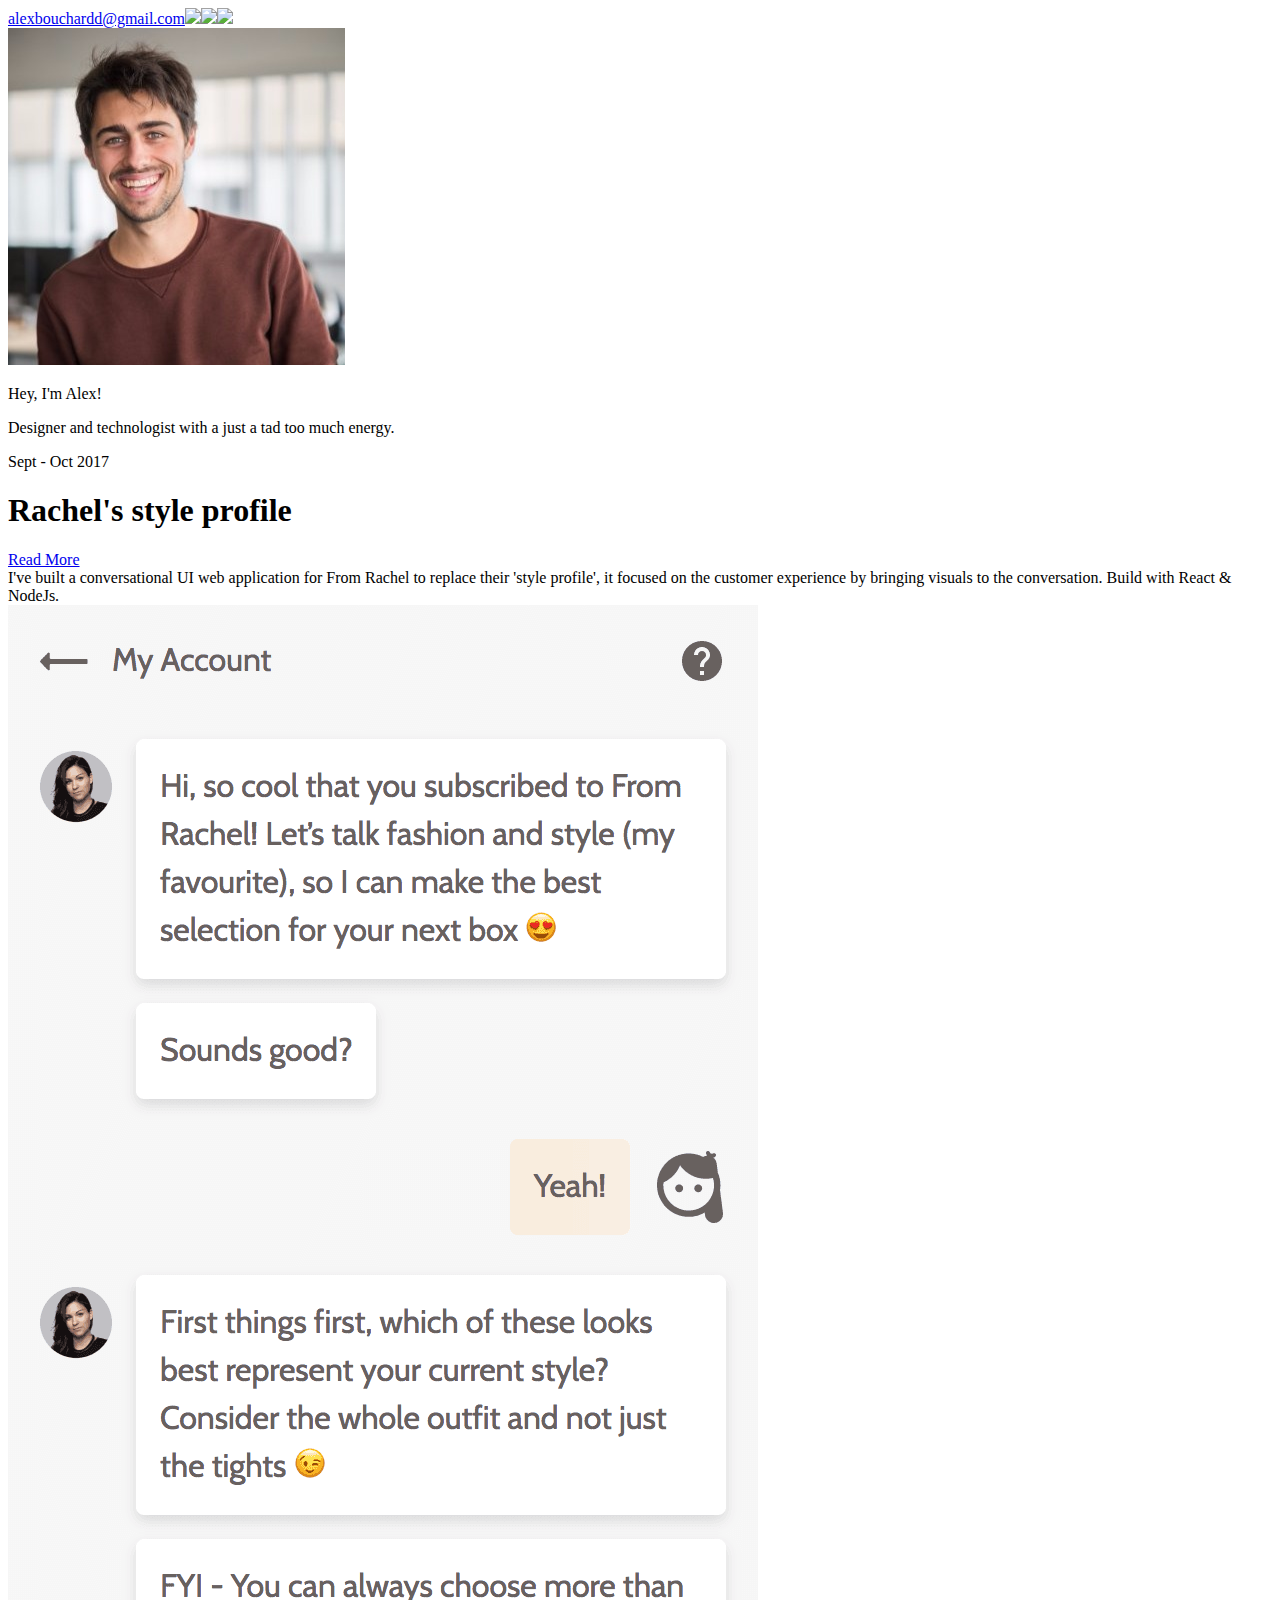
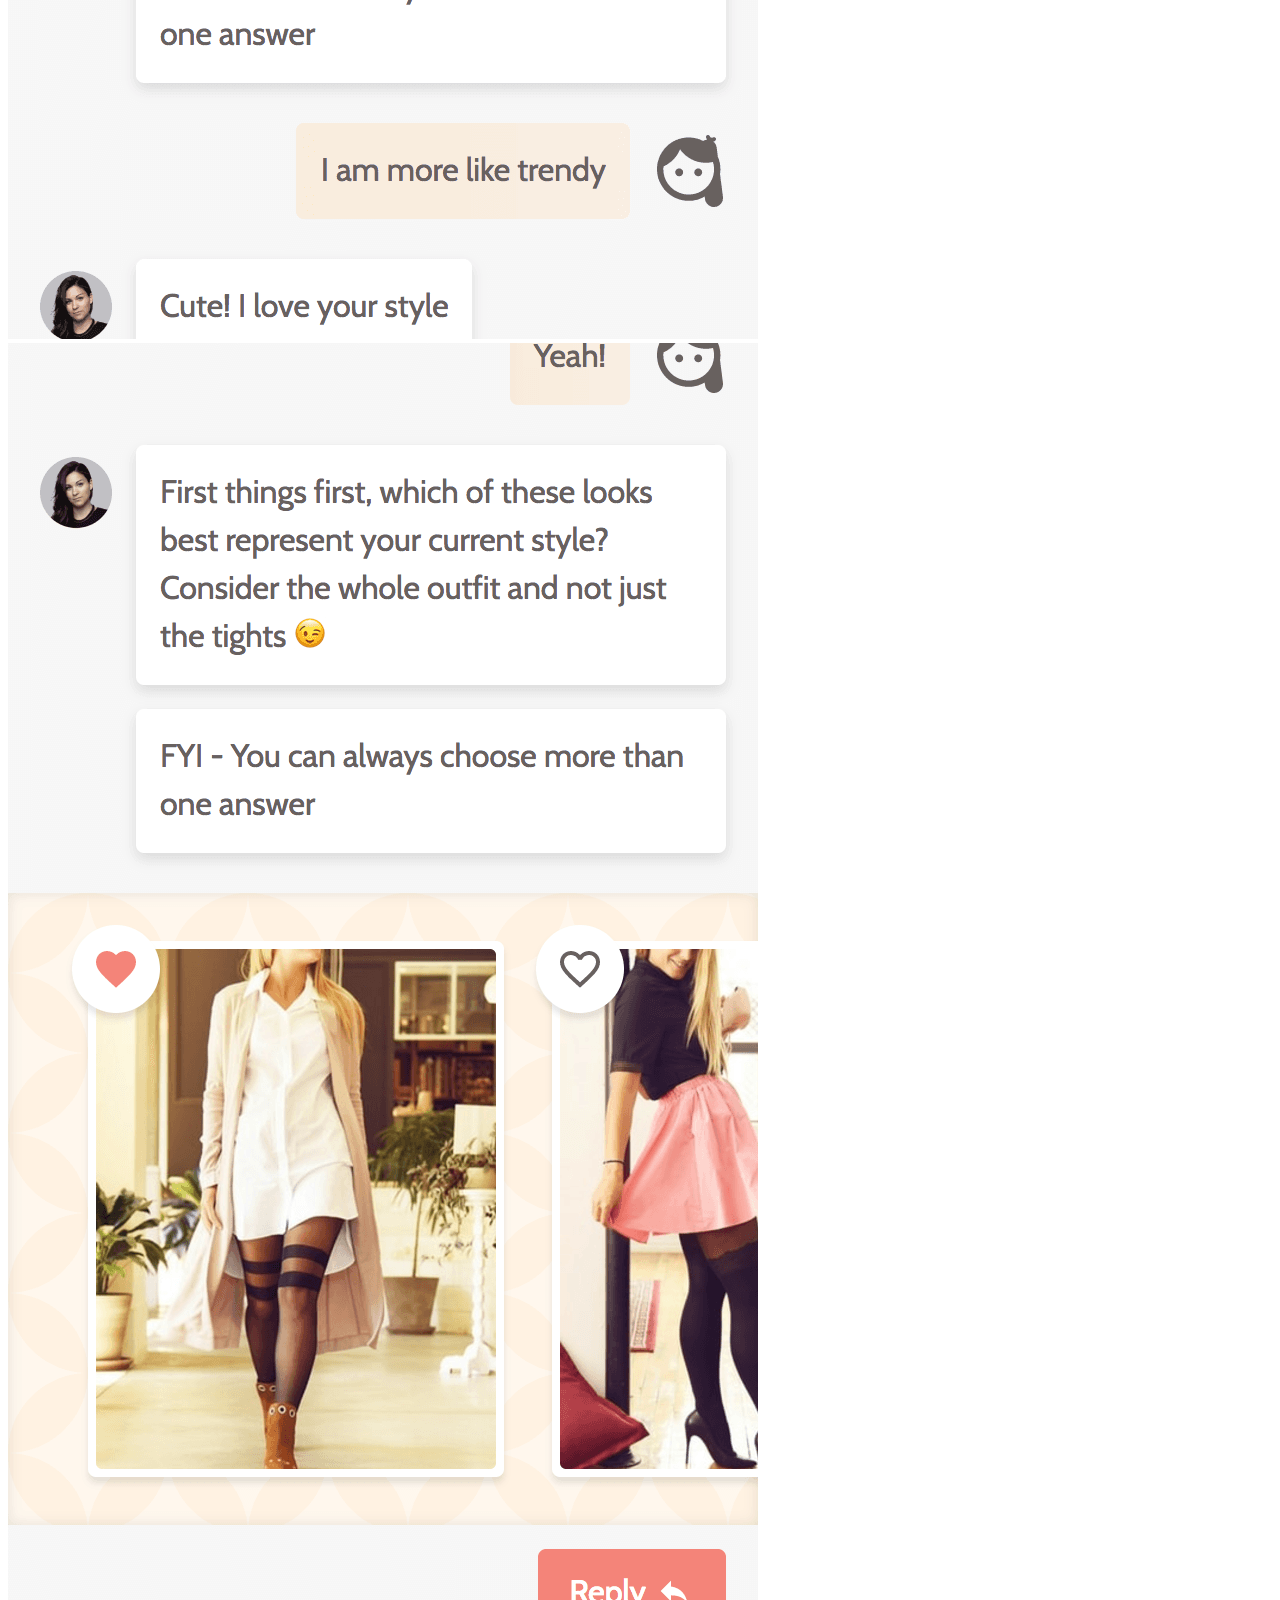
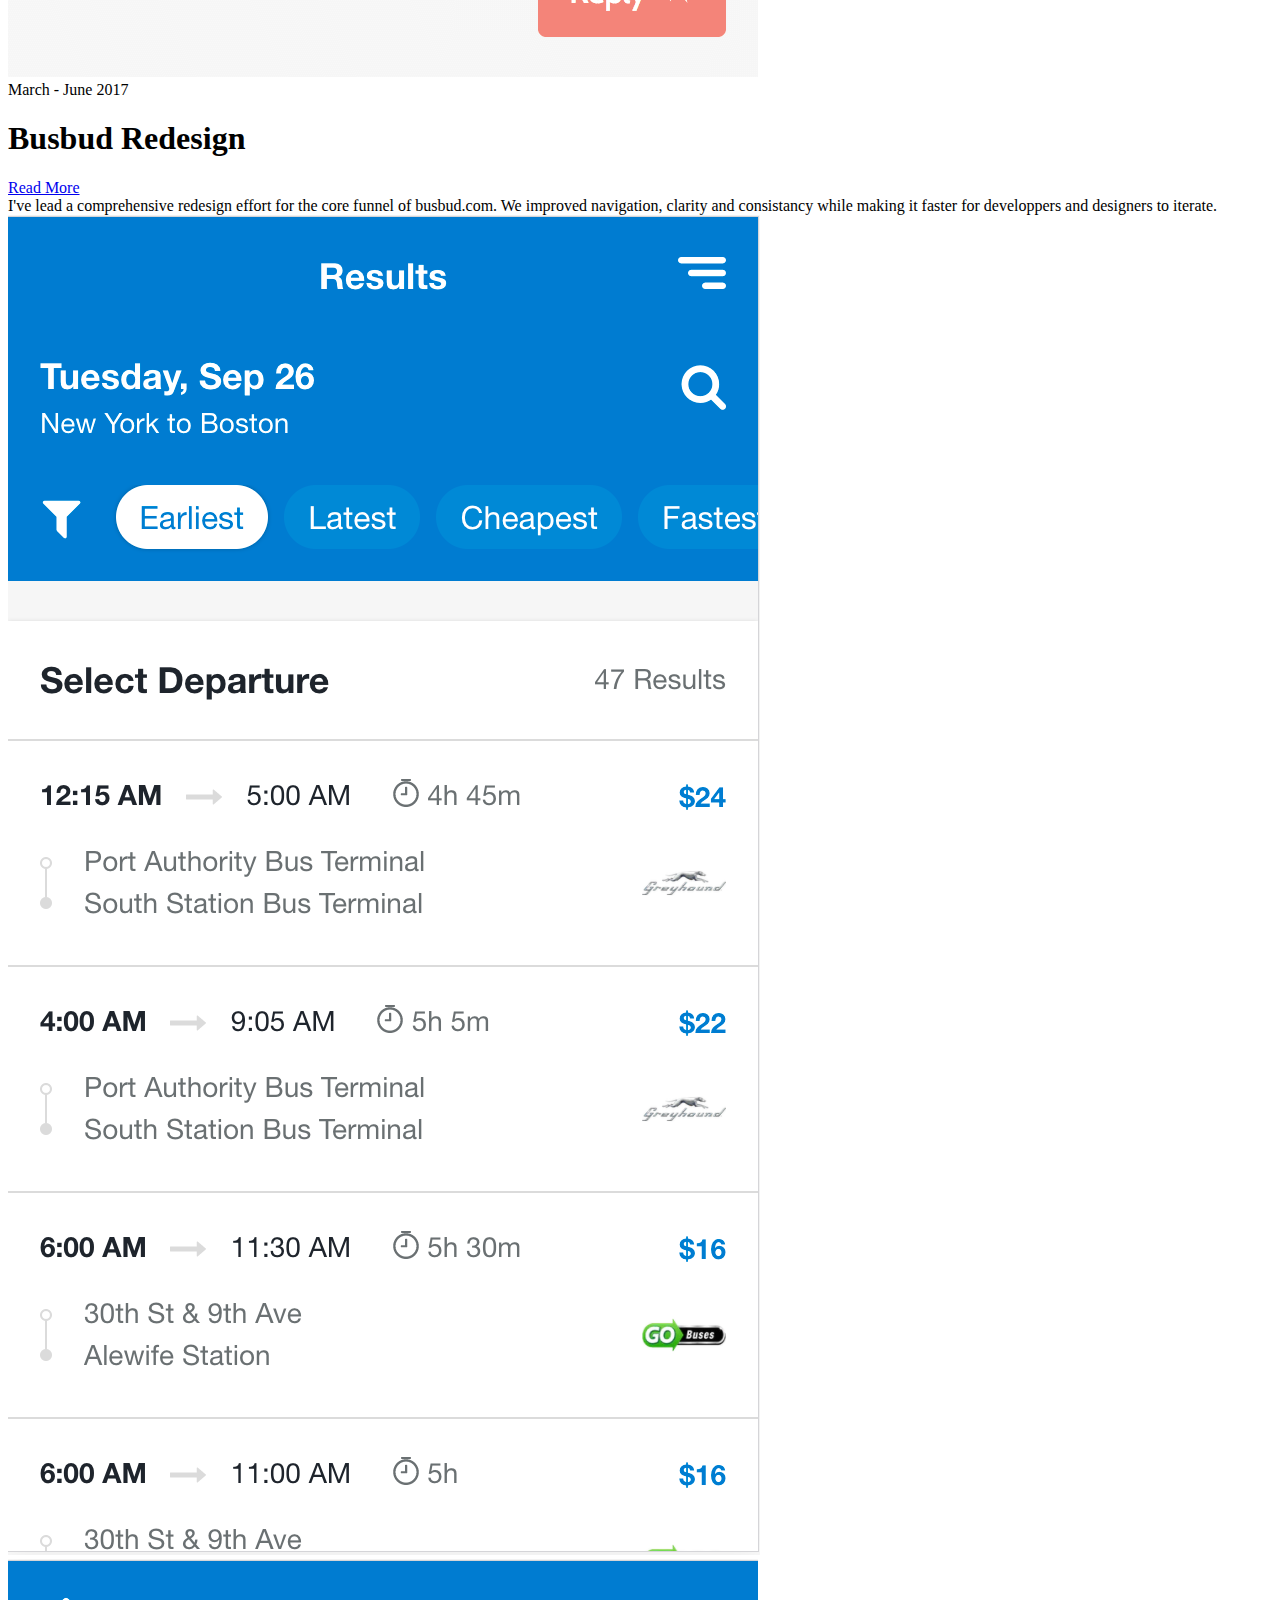
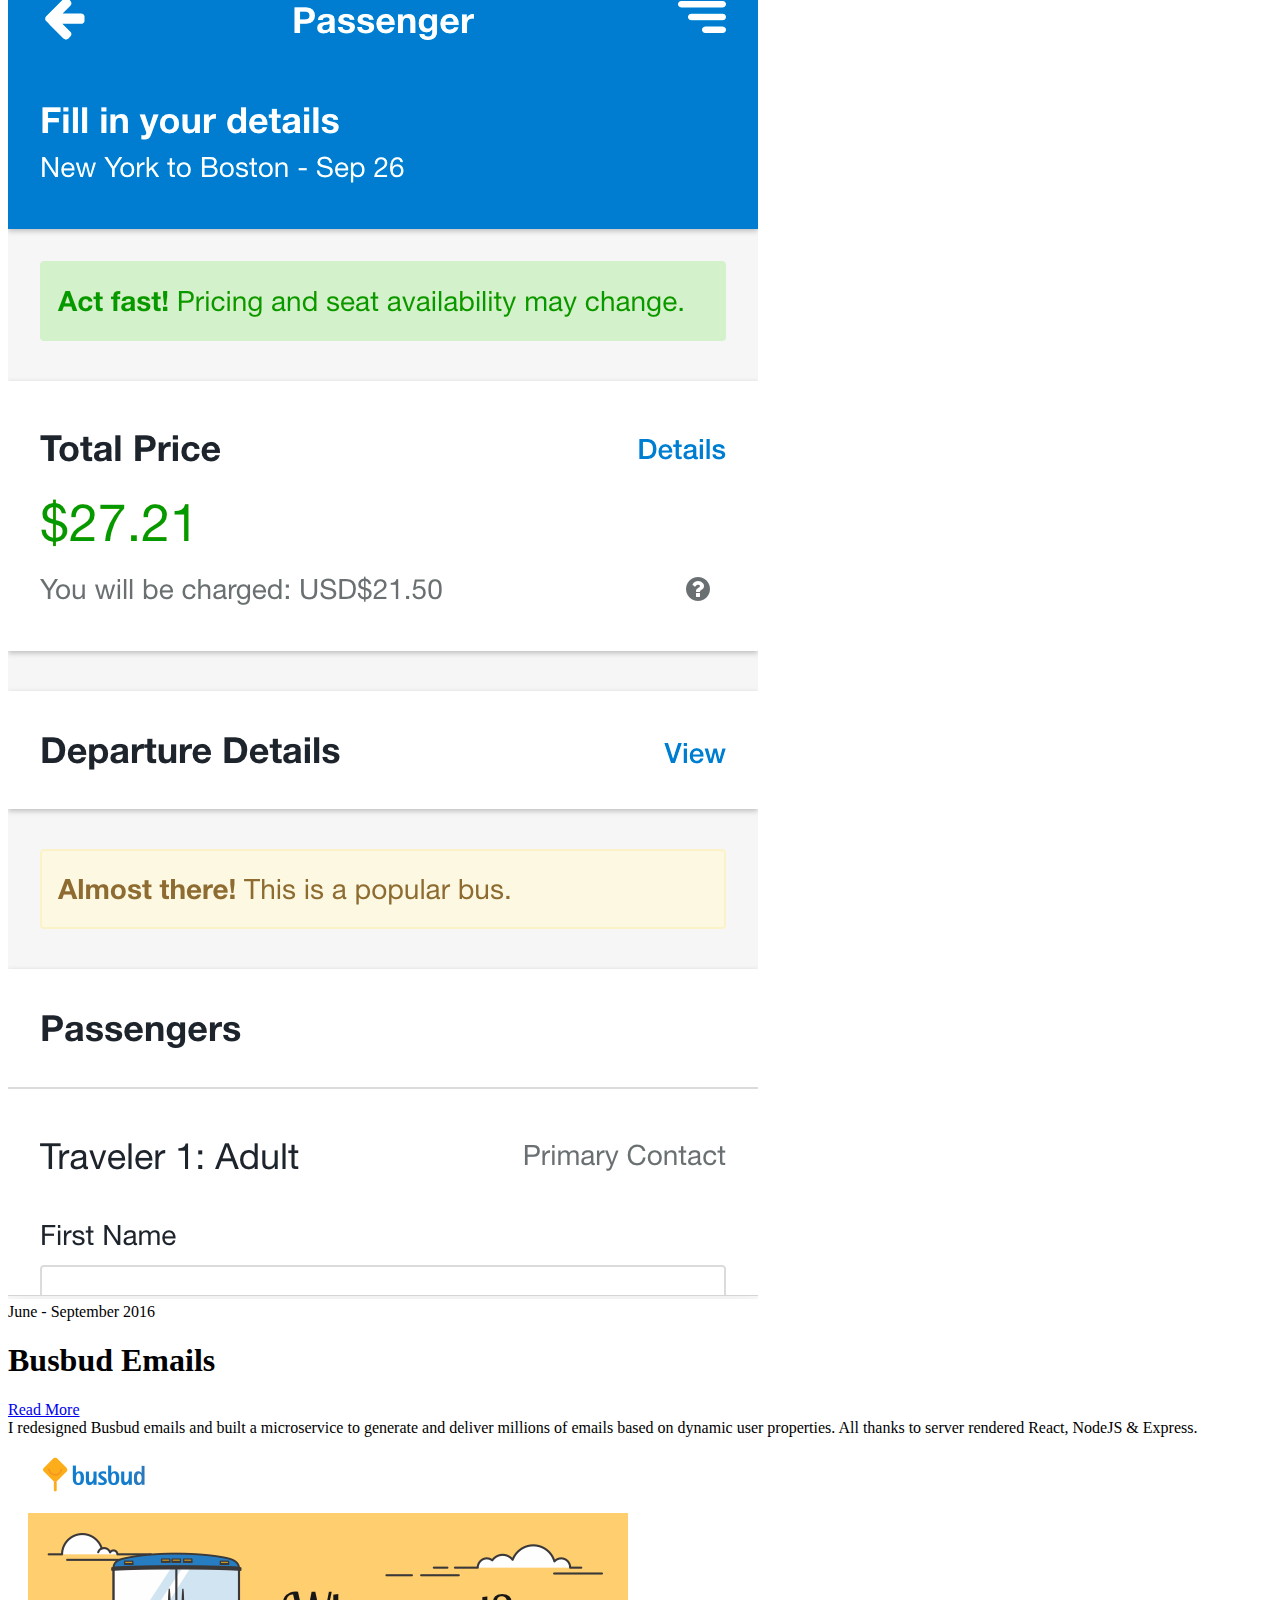
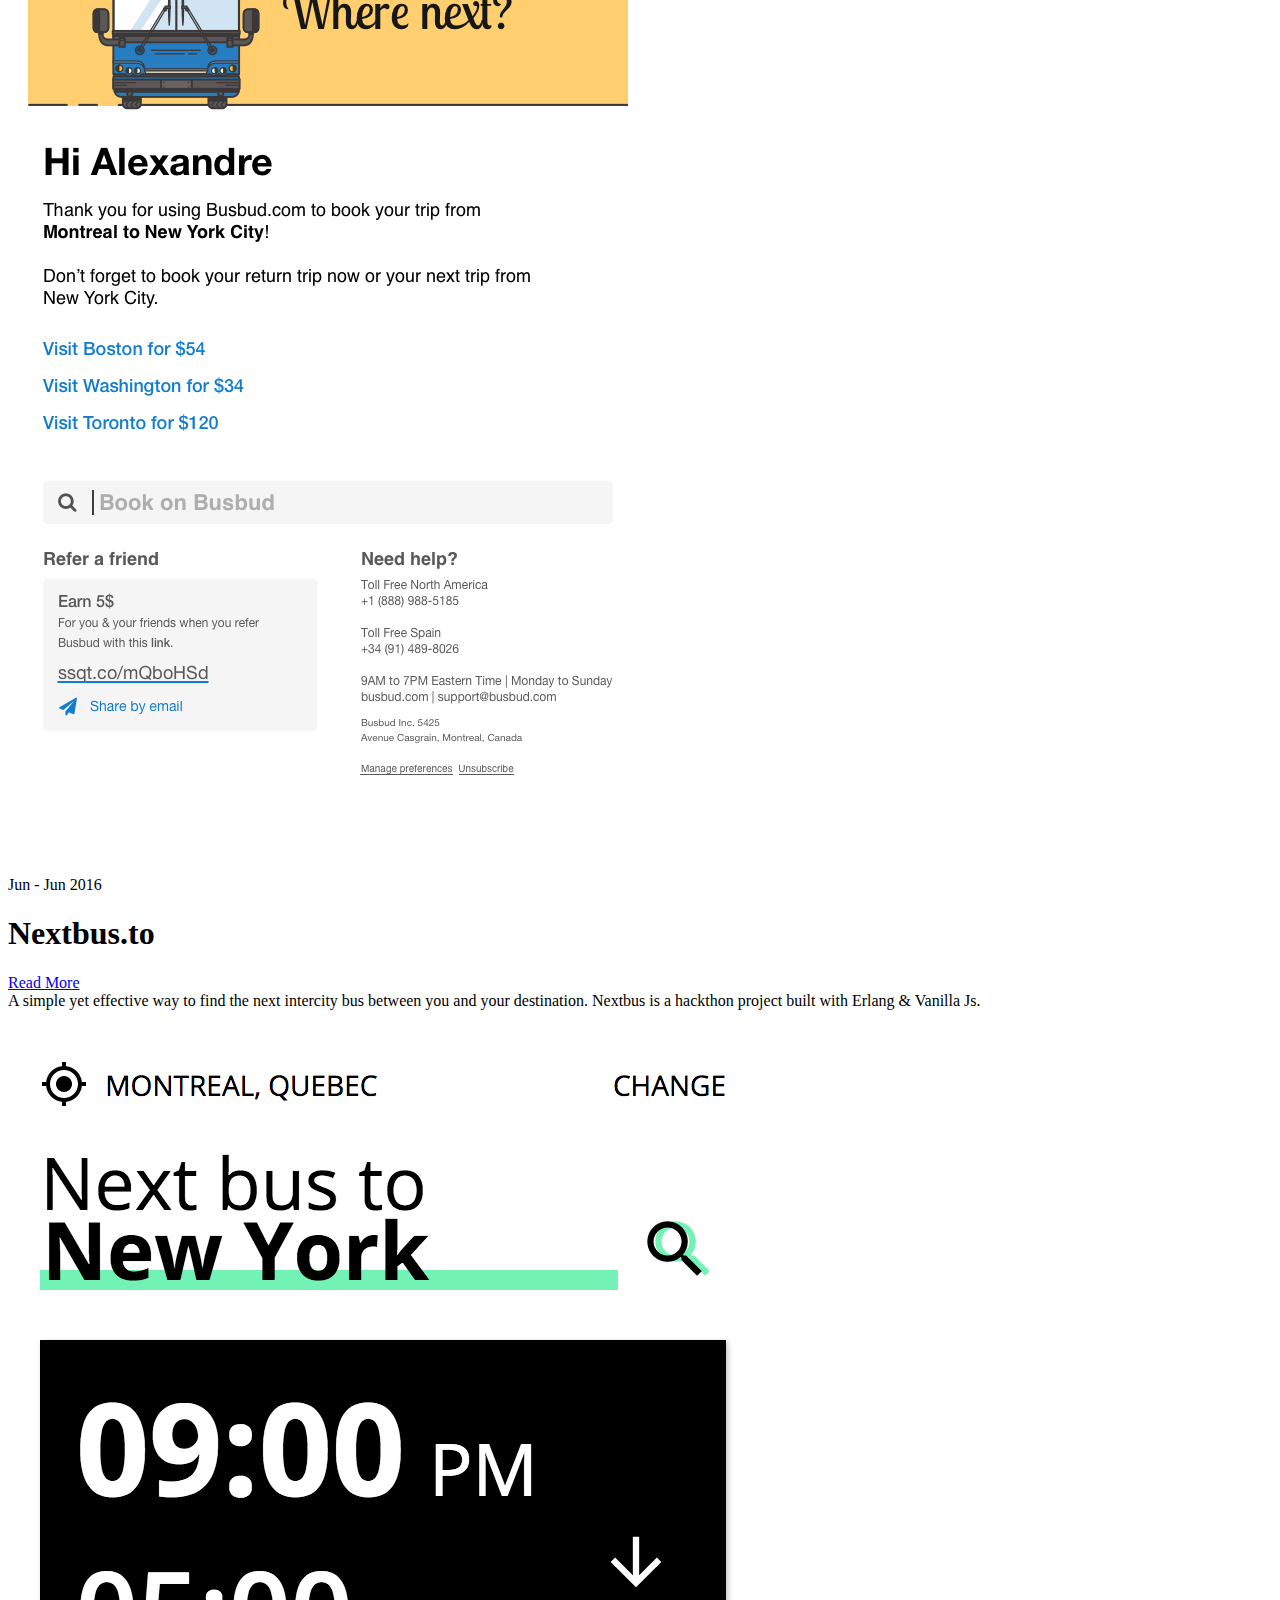
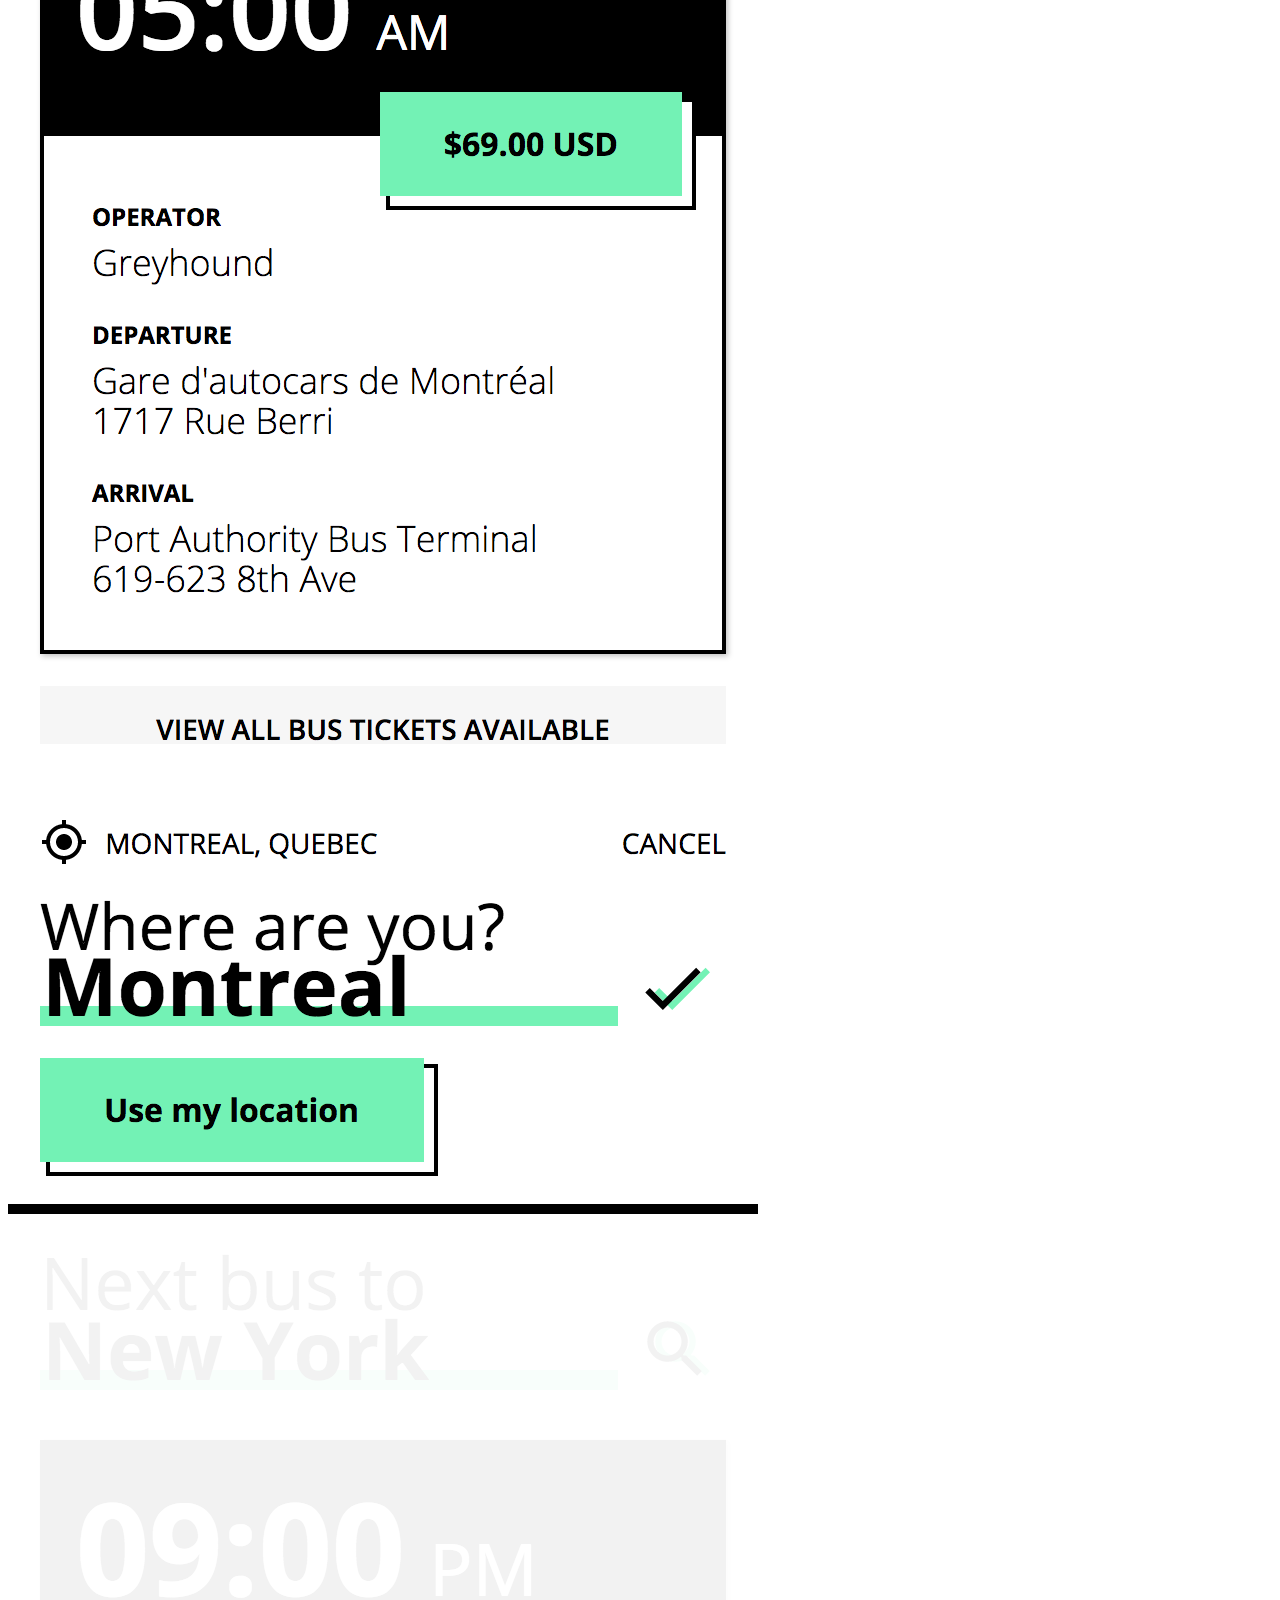
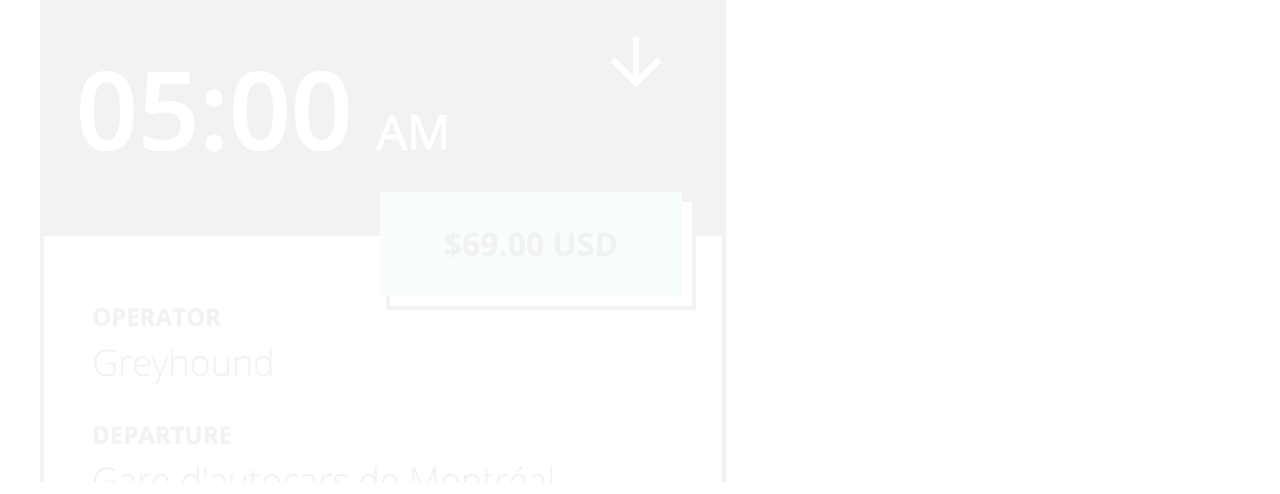
==== index.html @ 7abfa659 "Updates" ====
<!DOCTYPE html>
 <html><head><meta charset="utf-8"/><meta http-equiv="x-ua-compatible" content="ie=edge"/><meta name="viewport" content="width=device-width, initial-scale=1, shrink-to-fit=no"/><link rel="preload" href="/component---src-layouts-index-js-36f1699a321a4a969fb0.js" as="script"/><link rel="preload" href="/component---src-pages-index-js-96fe1b613398f501db78.js" as="script"/><link rel="preload" href="/path---index-a2da9aa97793fa0f4d31.js" as="script"/><link rel="preload" href="/app-6d7ca01e371d32d3838b.js" as="script"/><link rel="preload" href="/commons-9e543cbb7620856f33c6.js" as="script"/><script id="webpack-manifest">
            //<![CDATA[
            window.webpackManifest = {"231608221292675":"app-6d7ca01e371d32d3838b.js","107818501498521":"component---src-templates-blog-post-js-4a966bb51a034bce9b6c.js","162898551421021":"component---src-pages-404-js-4503918ea3a16cfcdb75.js","35783957827783":"component---src-pages-index-js-96fe1b613398f501db78.js","60335399758886":"path----557518bd178906f8d58a.js","40251647462364":"path---rachel-style-profile-252cce2c6e98cd4d5174.js","99759139122568":"path---busbud-redesign-94f49288b8ba2e88f1ba.js","254326727457701":"path---busbud-emails-83e35bb645632b43a946.js","78548045760841":"path---nextbus-71ca61bee8c9ed2c3b25.js","254022195166212":"path---404-a0e39f21c11f6a62c5ab.js","142629428675168":"path---index-a2da9aa97793fa0f4d31.js","178698757827068":"path---404-html-a0e39f21c11f6a62c5ab.js","114276838955818":"component---src-layouts-index-js-36f1699a321a4a969fb0.js"}
            //]]>
            </script><title data-react-helmet="true">Alex Bouchard - Portfolio</title><link data-react-helmet="true" rel="icon" type="image/ico" href="/static/favicon.921bebd7.ico"/><link data-react-helmet="true" href="https://fonts.googleapis.com/css?family=Work+Sans:400,500,600,700" rel="stylesheet"/><meta data-react-helmet="true" http-equiv="Content-Security-Policy" content="default-src *; img-src *; child-src *;"/><script>
  !function(e,t,r){function n(){for(;d[0]&&"loaded"==d[0][f];)c=d.shift(),c[o]=!i.parentNode.insertBefore(c,i)}for(var s,a,c,d=[],i=e.scripts[0],o="onreadystatechange",f="readyState";s=r.shift();)a=e.createElement(t),"async"in i?(a.async=!1,e.head.appendChild(a)):i[f]?(d.push(a),a[o]=n):e.write("<"+t+' src="'+s+'" defer></'+t+">"),a.src=s}(document,"script",[
  "/commons-9e543cbb7620856f33c6.js","/app-6d7ca01e371d32d3838b.js","/path---index-a2da9aa97793fa0f4d31.js","/component---src-pages-index-js-96fe1b613398f501db78.js","/component---src-layouts-index-js-36f1699a321a4a969fb0.js"
])
  </script><style id="gatsby-inlined-css">*,:after,:before{box-sizing:border-box}html{font-family:sans-serif;line-height:1.15;-webkit-text-size-adjust:100%;-ms-text-size-adjust:100%;-ms-overflow-style:scrollbar;-webkit-tap-highlight-color:transparent}@-ms-viewport{width:device-width}article,aside,dialog,figcaption,figure,footer,header,hgroup,main,nav,section{display:block}body{margin:0;font-family:Work Sans,sans-serif;font-size:1rem;font-weight:400;line-height:1.5;color:#000;text-align:left;background-color:#fff}[tabindex="-1"]:focus{outline:none!important}hr{box-sizing:content-box;height:0;overflow:visible}h1,h2,h3,h4,h5,h6{margin-top:0;margin-bottom:.5rem}p{margin-top:0;margin-bottom:1rem}abbr[data-original-title],abbr[title]{text-decoration:underline;text-decoration:underline dotted;cursor:help;border-bottom:0}address{font-style:normal;line-height:inherit}address,dl,ol,ul{margin-bottom:1rem}dl,ol,ul{margin-top:0}ol ol,ol ul,ul ol,ul ul{margin-bottom:0}dt{font-weight:700}dd{margin-bottom:.5rem;margin-left:0}blockquote{margin:0 0 1rem}dfn{font-style:italic}b,strong{font-weight:bolder}small{font-size:80%}sub,sup{position:relative;font-size:75%;line-height:0;vertical-align:baseline}sub{bottom:-.25em}sup{top:-.5em}a{color:#007bff;text-decoration:none;background-color:transparent;-webkit-text-decoration-skip:objects}a:hover{color:#0056b3;text-decoration:underline}a:not([href]):not([tabindex]),a:not([href]):not([tabindex]):focus,a:not([href]):not([tabindex]):hover{color:inherit;text-decoration:none}a:not([href]):not([tabindex]):focus{outline:0}code,kbd,pre,samp{font-family:monospace,monospace;font-size:1em}pre{margin-top:0;margin-bottom:1rem;overflow:auto}figure{margin:0 0 1rem}img{vertical-align:middle;border-style:none}svg:not(:root){overflow:hidden}[role=button],a,area,button,input,label,select,summary,textarea{touch-action:manipulation}table{border-collapse:collapse}caption{padding-top:.75rem;padding-bottom:.75rem;color:#868e96;text-align:left;caption-side:bottom}th{text-align:inherit}label{display:inline-block;margin-bottom:.5rem}button:focus{outline:1px dotted;outline:5px auto -webkit-focus-ring-color}button,input,optgroup,select,textarea{margin:0;font-family:inherit;font-size:inherit;line-height:inherit}button,input{overflow:visible}button,select{text-transform:none}[type=reset],[type=submit],button,html [type=button]{-webkit-appearance:button}[type=button]::-moz-focus-inner,[type=reset]::-moz-focus-inner,[type=submit]::-moz-focus-inner,button::-moz-focus-inner{padding:0;border-style:none}input[type=checkbox],input[type=radio]{box-sizing:border-box;padding:0}input[type=date],input[type=datetime-local],input[type=month],input[type=time]{-webkit-appearance:listbox}textarea{overflow:auto;resize:vertical}fieldset{min-width:0;padding:0;margin:0;border:0}legend{display:block;width:100%;max-width:100%;padding:0;margin-bottom:.5rem;font-size:1.5rem;line-height:inherit;color:inherit;white-space:normal}progress{vertical-align:baseline}[type=number]::-webkit-inner-spin-button,[type=number]::-webkit-outer-spin-button{height:auto}[type=search]{outline-offset:-2px;-webkit-appearance:none}[type=search]::-webkit-search-cancel-button,[type=search]::-webkit-search-decoration{-webkit-appearance:none}::-webkit-file-upload-button{font:inherit;-webkit-appearance:button}output{display:inline-block}summary{display:list-item}template{display:none}[hidden]{display:none!important}.container{margin-right:auto;margin-left:auto;padding-right:16px;padding-left:16px;width:100%}@media (min-width:576px){.container{max-width:540px}}@media (min-width:768px){.container{max-width:720px}}@media (min-width:992px){.container{max-width:960px}}@media (min-width:1200px){.container{max-width:1140px}}.container-fluid{margin-right:auto;margin-left:auto;padding-right:16px;padding-left:16px;width:100%}.row{display:flex;flex-wrap:wrap;margin-right:-16px;margin-left:-16px}.no-gutters{margin-right:0;margin-left:0}.no-gutters>.col,.no-gutters>[class*=col-]{padding-right:0;padding-left:0}.col,.col-1,.col-2,.col-3,.col-4,.col-5,.col-6,.col-7,.col-8,.col-9,.col-10,.col-11,.col-12,.col-auto,.col-lg,.col-lg-1,.col-lg-2,.col-lg-3,.col-lg-4,.col-lg-5,.col-lg-6,.col-lg-7,.col-lg-8,.col-lg-9,.col-lg-10,.col-lg-11,.col-lg-12,.col-lg-auto,.col-md,.col-md-1,.col-md-2,.col-md-3,.col-md-4,.col-md-5,.col-md-6,.col-md-7,.col-md-8,.col-md-9,.col-md-10,.col-md-11,.col-md-12,.col-md-auto,.col-sm,.col-sm-1,.col-sm-2,.col-sm-3,.col-sm-4,.col-sm-5,.col-sm-6,.col-sm-7,.col-sm-8,.col-sm-9,.col-sm-10,.col-sm-11,.col-sm-12,.col-sm-auto,.col-xl,.col-xl-1,.col-xl-2,.col-xl-3,.col-xl-4,.col-xl-5,.col-xl-6,.col-xl-7,.col-xl-8,.col-xl-9,.col-xl-10,.col-xl-11,.col-xl-12,.col-xl-auto{position:relative;width:100%;min-height:1px;padding-right:16px;padding-left:16px}.col{flex-basis:0;flex-grow:1;max-width:100%}.col-auto{flex:0 0 auto;width:auto;max-width:none}.col-1{flex:0 0 8.33333333%;max-width:8.33333333%}.col-2{flex:0 0 16.66666667%;max-width:16.66666667%}.col-3{flex:0 0 25%;max-width:25%}.col-4{flex:0 0 33.33333333%;max-width:33.33333333%}.col-5{flex:0 0 41.66666667%;max-width:41.66666667%}.col-6{flex:0 0 50%;max-width:50%}.col-7{flex:0 0 58.33333333%;max-width:58.33333333%}.col-8{flex:0 0 66.66666667%;max-width:66.66666667%}.col-9{flex:0 0 75%;max-width:75%}.col-10{flex:0 0 83.33333333%;max-width:83.33333333%}.col-11{flex:0 0 91.66666667%;max-width:91.66666667%}.col-12{flex:0 0 100%;max-width:100%}.order-1{order:1}.order-2{order:2}.order-3{order:3}.order-4{order:4}.order-5{order:5}.order-6{order:6}.order-7{order:7}.order-8{order:8}.order-9{order:9}.order-10{order:10}.order-11{order:11}.order-12{order:12}@media (min-width:576px){.col-sm{flex-basis:0;flex-grow:1;max-width:100%}.col-sm-auto{flex:0 0 auto;width:auto;max-width:none}.col-sm-1{flex:0 0 8.33333333%;max-width:8.33333333%}.col-sm-2{flex:0 0 16.66666667%;max-width:16.66666667%}.col-sm-3{flex:0 0 25%;max-width:25%}.col-sm-4{flex:0 0 33.33333333%;max-width:33.33333333%}.col-sm-5{flex:0 0 41.66666667%;max-width:41.66666667%}.col-sm-6{flex:0 0 50%;max-width:50%}.col-sm-7{flex:0 0 58.33333333%;max-width:58.33333333%}.col-sm-8{flex:0 0 66.66666667%;max-width:66.66666667%}.col-sm-9{flex:0 0 75%;max-width:75%}.col-sm-10{flex:0 0 83.33333333%;max-width:83.33333333%}.col-sm-11{flex:0 0 91.66666667%;max-width:91.66666667%}.col-sm-12{flex:0 0 100%;max-width:100%}.order-sm-1{order:1}.order-sm-2{order:2}.order-sm-3{order:3}.order-sm-4{order:4}.order-sm-5{order:5}.order-sm-6{order:6}.order-sm-7{order:7}.order-sm-8{order:8}.order-sm-9{order:9}.order-sm-10{order:10}.order-sm-11{order:11}.order-sm-12{order:12}}@media (min-width:768px){.col-md{flex-basis:0;flex-grow:1;max-width:100%}.col-md-auto{flex:0 0 auto;width:auto;max-width:none}.col-md-1{flex:0 0 8.33333333%;max-width:8.33333333%}.col-md-2{flex:0 0 16.66666667%;max-width:16.66666667%}.col-md-3{flex:0 0 25%;max-width:25%}.col-md-4{flex:0 0 33.33333333%;max-width:33.33333333%}.col-md-5{flex:0 0 41.66666667%;max-width:41.66666667%}.col-md-6{flex:0 0 50%;max-width:50%}.col-md-7{flex:0 0 58.33333333%;max-width:58.33333333%}.col-md-8{flex:0 0 66.66666667%;max-width:66.66666667%}.col-md-9{flex:0 0 75%;max-width:75%}.col-md-10{flex:0 0 83.33333333%;max-width:83.33333333%}.col-md-11{flex:0 0 91.66666667%;max-width:91.66666667%}.col-md-12{flex:0 0 100%;max-width:100%}.order-md-1{order:1}.order-md-2{order:2}.order-md-3{order:3}.order-md-4{order:4}.order-md-5{order:5}.order-md-6{order:6}.order-md-7{order:7}.order-md-8{order:8}.order-md-9{order:9}.order-md-10{order:10}.order-md-11{order:11}.order-md-12{order:12}}@media (min-width:992px){.col-lg{flex-basis:0;flex-grow:1;max-width:100%}.col-lg-auto{flex:0 0 auto;width:auto;max-width:none}.col-lg-1{flex:0 0 8.33333333%;max-width:8.33333333%}.col-lg-2{flex:0 0 16.66666667%;max-width:16.66666667%}.col-lg-3{flex:0 0 25%;max-width:25%}.col-lg-4{flex:0 0 33.33333333%;max-width:33.33333333%}.col-lg-5{flex:0 0 41.66666667%;max-width:41.66666667%}.col-lg-6{flex:0 0 50%;max-width:50%}.col-lg-7{flex:0 0 58.33333333%;max-width:58.33333333%}.col-lg-8{flex:0 0 66.66666667%;max-width:66.66666667%}.col-lg-9{flex:0 0 75%;max-width:75%}.col-lg-10{flex:0 0 83.33333333%;max-width:83.33333333%}.col-lg-11{flex:0 0 91.66666667%;max-width:91.66666667%}.col-lg-12{flex:0 0 100%;max-width:100%}.order-lg-1{order:1}.order-lg-2{order:2}.order-lg-3{order:3}.order-lg-4{order:4}.order-lg-5{order:5}.order-lg-6{order:6}.order-lg-7{order:7}.order-lg-8{order:8}.order-lg-9{order:9}.order-lg-10{order:10}.order-lg-11{order:11}.order-lg-12{order:12}}@media (min-width:1200px){.col-xl{flex-basis:0;flex-grow:1;max-width:100%}.col-xl-auto{flex:0 0 auto;width:auto;max-width:none}.col-xl-1{flex:0 0 8.33333333%;max-width:8.33333333%}.col-xl-2{flex:0 0 16.66666667%;max-width:16.66666667%}.col-xl-3{flex:0 0 25%;max-width:25%}.col-xl-4{flex:0 0 33.33333333%;max-width:33.33333333%}.col-xl-5{flex:0 0 41.66666667%;max-width:41.66666667%}.col-xl-6{flex:0 0 50%;max-width:50%}.col-xl-7{flex:0 0 58.33333333%;max-width:58.33333333%}.col-xl-8{flex:0 0 66.66666667%;max-width:66.66666667%}.col-xl-9{flex:0 0 75%;max-width:75%}.col-xl-10{flex:0 0 83.33333333%;max-width:83.33333333%}.col-xl-11{flex:0 0 91.66666667%;max-width:91.66666667%}.col-xl-12{flex:0 0 100%;max-width:100%}.order-xl-1{order:1}.order-xl-2{order:2}.order-xl-3{order:3}.order-xl-4{order:4}.order-xl-5{order:5}.order-xl-6{order:6}.order-xl-7{order:7}.order-xl-8{order:8}.order-xl-9{order:9}.order-xl-10{order:10}.order-xl-11{order:11}.order-xl-12{order:12}}.btn{display:inline-block;font-weight:400;text-align:center;white-space:nowrap;vertical-align:middle;user-select:none;border:1px solid transparent;padding:.75rem 1rem;font-size:1rem;line-height:1.25;border-radius:.25rem;transition:background-color .15s ease-in-out,border-color .15s ease-in-out,box-shadow .15s ease-in-out}.btn:focus,.btn:hover{text-decoration:none}.btn.focus,.btn:focus{outline:0;box-shadow:none}.btn.disabled,.btn:disabled{opacity:.65;box-shadow:none}.btn.active,.btn:active{background-image:none;box-shadow:none,none}a.btn.disabled,fieldset[disabled] a.btn{pointer-events:none}.btn-primary{color:#fff;background-color:#007bff;border-color:#007bff;box-shadow:none}.btn-primary:hover{color:#fff;background-color:#0069d9;border-color:#0062cc}.btn-primary.focus,.btn-primary:focus{box-shadow:none,0 0 0 3px rgba(0,123,255,.5)}.btn-primary.disabled,.btn-primary:disabled{background-color:#007bff;border-color:#007bff}.btn-primary.active,.btn-primary:active,.show>.btn-primary.dropdown-toggle{background-color:#0069d9;background-image:none;border-color:#0062cc;box-shadow:none}.btn-secondary{color:#fff;background-color:#868e96;border-color:#868e96;box-shadow:none}.btn-secondary:hover{color:#fff;background-color:#727b84;border-color:#6c757d}.btn-secondary.focus,.btn-secondary:focus{box-shadow:none,0 0 0 3px hsla(210,7%,56%,.5)}.btn-secondary.disabled,.btn-secondary:disabled{background-color:#868e96;border-color:#868e96}.btn-secondary.active,.btn-secondary:active,.show>.btn-secondary.dropdown-toggle{background-color:#727b84;background-image:none;border-color:#6c757d;box-shadow:none}.btn-success{color:#fff;background-color:#28a745;border-color:#28a745;box-shadow:none}.btn-success:hover{color:#fff;background-color:#218838;border-color:#1e7e34}.btn-success.focus,.btn-success:focus{box-shadow:none,0 0 0 3px rgba(40,167,69,.5)}.btn-success.disabled,.btn-success:disabled{background-color:#28a745;border-color:#28a745}.btn-success.active,.btn-success:active,.show>.btn-success.dropdown-toggle{background-color:#218838;background-image:none;border-color:#1e7e34;box-shadow:none}.btn-info{color:#fff;background-color:#17a2b8;border-color:#17a2b8;box-shadow:none}.btn-info:hover{color:#fff;background-color:#138496;border-color:#117a8b}.btn-info.focus,.btn-info:focus{box-shadow:none,0 0 0 3px rgba(23,162,184,.5)}.btn-info.disabled,.btn-info:disabled{background-color:#17a2b8;border-color:#17a2b8}.btn-info.active,.btn-info:active,.show>.btn-info.dropdown-toggle{background-color:#138496;background-image:none;border-color:#117a8b;box-shadow:none}.btn-warning{color:#111;background-color:#ffc107;border-color:#ffc107;box-shadow:none}.btn-warning:hover{color:#111;background-color:#e0a800;border-color:#d39e00}.btn-warning.focus,.btn-warning:focus{box-shadow:none,0 0 0 3px rgba(255,193,7,.5)}.btn-warning.disabled,.btn-warning:disabled{background-color:#ffc107;border-color:#ffc107}.btn-warning.active,.btn-warning:active,.show>.btn-warning.dropdown-toggle{background-color:#e0a800;background-image:none;border-color:#d39e00;box-shadow:none}.btn-danger{color:#fff;background-color:#dc3545;border-color:#dc3545;box-shadow:none}.btn-danger:hover{color:#fff;background-color:#c82333;border-color:#bd2130}.btn-danger.focus,.btn-danger:focus{box-shadow:none,0 0 0 3px rgba(220,53,69,.5)}.btn-danger.disabled,.btn-danger:disabled{background-color:#dc3545;border-color:#dc3545}.btn-danger.active,.btn-danger:active,.show>.btn-danger.dropdown-toggle{background-color:#c82333;background-image:none;border-color:#bd2130;box-shadow:none}.btn-light{color:#111;background-color:#f7f7f7;border-color:#f7f7f7;box-shadow:none}.btn-light:hover{color:#111;background-color:#e4e4e4;border-color:#dedddd}.btn-light.focus,.btn-light:focus{box-shadow:none,0 0 0 3px hsla(0,0%,97%,.5)}.btn-light.disabled,.btn-light:disabled{background-color:#f7f7f7;border-color:#f7f7f7}.btn-light.active,.btn-light:active,.show>.btn-light.dropdown-toggle{background-color:#e4e4e4;background-image:none;border-color:#dedddd;box-shadow:none}.btn-dark{color:#fff;background-color:#68615f;border-color:#68615f;box-shadow:none}.btn-dark:hover{color:#fff;background-color:#544e4d;border-color:#4d4847}.btn-dark.focus,.btn-dark:focus{box-shadow:none,0 0 0 3px rgba(104,97,95,.5)}.btn-dark.disabled,.btn-dark:disabled{background-color:#68615f;border-color:#68615f}.btn-dark.active,.btn-dark:active,.show>.btn-dark.dropdown-toggle{background-color:#544e4d;background-image:none;border-color:#4d4847;box-shadow:none}.btn-white{color:#111;background-color:#fff;border-color:#fff;box-shadow:none}.btn-white:hover{color:#111;background-color:#ececec;border-color:#e6e5e5}.btn-white.focus,.btn-white:focus{box-shadow:none,0 0 0 3px hsla(0,0%,100%,.5)}.btn-white.disabled,.btn-white:disabled{background-color:#fff;border-color:#fff}.btn-white.active,.btn-white:active,.show>.btn-white.dropdown-toggle{background-color:#ececec;background-image:none;border-color:#e6e5e5;box-shadow:none}.btn-outline-primary{color:#007bff;background-color:transparent;background-image:none;border-color:#007bff}.btn-outline-primary:hover{color:#fff;background-color:#007bff;border-color:#007bff}.btn-outline-primary.focus,.btn-outline-primary:focus{box-shadow:0 0 0 3px rgba(0,123,255,.5)}.btn-outline-primary.disabled,.btn-outline-primary:disabled{color:#007bff;background-color:transparent}.btn-outline-primary.active,.btn-outline-primary:active,.show>.btn-outline-primary.dropdown-toggle{color:#fff;background-color:#007bff;border-color:#007bff}.btn-outline-secondary{color:#868e96;background-color:transparent;background-image:none;border-color:#868e96}.btn-outline-secondary:hover{color:#fff;background-color:#868e96;border-color:#868e96}.btn-outline-secondary.focus,.btn-outline-secondary:focus{box-shadow:0 0 0 3px hsla(210,7%,56%,.5)}.btn-outline-secondary.disabled,.btn-outline-secondary:disabled{color:#868e96;background-color:transparent}.btn-outline-secondary.active,.btn-outline-secondary:active,.show>.btn-outline-secondary.dropdown-toggle{color:#fff;background-color:#868e96;border-color:#868e96}.btn-outline-success{color:#28a745;background-color:transparent;background-image:none;border-color:#28a745}.btn-outline-success:hover{color:#fff;background-color:#28a745;border-color:#28a745}.btn-outline-success.focus,.btn-outline-success:focus{box-shadow:0 0 0 3px rgba(40,167,69,.5)}.btn-outline-success.disabled,.btn-outline-success:disabled{color:#28a745;background-color:transparent}.btn-outline-success.active,.btn-outline-success:active,.show>.btn-outline-success.dropdown-toggle{color:#fff;background-color:#28a745;border-color:#28a745}.btn-outline-info{color:#17a2b8;background-color:transparent;background-image:none;border-color:#17a2b8}.btn-outline-info:hover{color:#fff;background-color:#17a2b8;border-color:#17a2b8}.btn-outline-info.focus,.btn-outline-info:focus{box-shadow:0 0 0 3px rgba(23,162,184,.5)}.btn-outline-info.disabled,.btn-outline-info:disabled{color:#17a2b8;background-color:transparent}.btn-outline-info.active,.btn-outline-info:active,.show>.btn-outline-info.dropdown-toggle{color:#fff;background-color:#17a2b8;border-color:#17a2b8}.btn-outline-warning{color:#ffc107;background-color:transparent;background-image:none;border-color:#ffc107}.btn-outline-warning:hover{color:#fff;background-color:#ffc107;border-color:#ffc107}.btn-outline-warning.focus,.btn-outline-warning:focus{box-shadow:0 0 0 3px rgba(255,193,7,.5)}.btn-outline-warning.disabled,.btn-outline-warning:disabled{color:#ffc107;background-color:transparent}.btn-outline-warning.active,.btn-outline-warning:active,.show>.btn-outline-warning.dropdown-toggle{color:#fff;background-color:#ffc107;border-color:#ffc107}.btn-outline-danger{color:#dc3545;background-color:transparent;background-image:none;border-color:#dc3545}.btn-outline-danger:hover{color:#fff;background-color:#dc3545;border-color:#dc3545}.btn-outline-danger.focus,.btn-outline-danger:focus{box-shadow:0 0 0 3px rgba(220,53,69,.5)}.btn-outline-danger.disabled,.btn-outline-danger:disabled{color:#dc3545;background-color:transparent}.btn-outline-danger.active,.btn-outline-danger:active,.show>.btn-outline-danger.dropdown-toggle{color:#fff;background-color:#dc3545;border-color:#dc3545}.btn-outline-light{color:#f7f7f7;background-color:transparent;background-image:none;border-color:#f7f7f7}.btn-outline-light:hover{color:#fff;background-color:#f7f7f7;border-color:#f7f7f7}.btn-outline-light.focus,.btn-outline-light:focus{box-shadow:0 0 0 3px hsla(0,0%,97%,.5)}.btn-outline-light.disabled,.btn-outline-light:disabled{color:#f7f7f7;background-color:transparent}.btn-outline-light.active,.btn-outline-light:active,.show>.btn-outline-light.dropdown-toggle{color:#fff;background-color:#f7f7f7;border-color:#f7f7f7}.btn-outline-dark{color:#68615f;background-color:transparent;background-image:none;border-color:#68615f}.btn-outline-dark:hover{color:#fff;background-color:#68615f;border-color:#68615f}.btn-outline-dark.focus,.btn-outline-dark:focus{box-shadow:0 0 0 3px rgba(104,97,95,.5)}.btn-outline-dark.disabled,.btn-outline-dark:disabled{color:#68615f;background-color:transparent}.btn-outline-dark.active,.btn-outline-dark:active,.show>.btn-outline-dark.dropdown-toggle{color:#fff;background-color:#68615f;border-color:#68615f}.btn-outline-white{color:#fff;background-color:transparent;background-image:none;border-color:#fff}.btn-outline-white:hover{color:#fff;background-color:#fff;border-color:#fff}.btn-outline-white.focus,.btn-outline-white:focus{box-shadow:0 0 0 3px hsla(0,0%,100%,.5)}.btn-outline-white.disabled,.btn-outline-white:disabled{color:#fff;background-color:transparent}.btn-outline-white.active,.btn-outline-white:active,.show>.btn-outline-white.dropdown-toggle{color:#fff;background-color:#fff;border-color:#fff}.btn-link{font-weight:400;color:#007bff;border-radius:0}.btn-link,.btn-link.active,.btn-link:active,.btn-link:disabled{background-color:transparent;box-shadow:none}.btn-link,.btn-link:active,.btn-link:focus{border-color:transparent;box-shadow:none}.btn-link:hover{border-color:transparent}.btn-link:focus,.btn-link:hover{color:#0056b3;text-decoration:underline;background-color:transparent}.btn-link:disabled{color:#868e96}.btn-link:disabled:focus,.btn-link:disabled:hover{text-decoration:none}.btn-lg{padding:.5rem 1rem;font-size:1.125rem;line-height:1.5;border-radius:.5rem}.btn-sm{padding:.25rem .5rem;font-size:.875rem;line-height:1.5;border-radius:0 .125rem}.btn-block{display:block;width:100%}.btn-block+.btn-block{margin-top:.5rem}input[type=button].btn-block,input[type=reset].btn-block,input[type=submit].btn-block{width:100%}.fade{opacity:0;transition:opacity .15s linear}.fade.show{opacity:1}.collapse{display:none}.collapse.show{display:block}tr.collapse.show{display:table-row}tbody.collapse.show{display:table-row-group}.collapsing{position:relative;height:0;overflow:hidden;transition:height .35s ease}.align-baseline{vertical-align:baseline!important}.align-top{vertical-align:top!important}.align-middle{vertical-align:middle!important}.align-bottom{vertical-align:bottom!important}.align-text-bottom{vertical-align:text-bottom!important}.align-text-top{vertical-align:text-top!important}.bg-primary{background-color:#007bff!important}a.bg-primary:focus,a.bg-primary:hover{background-color:#0062cc!important}.bg-secondary{background-color:#868e96!important}a.bg-secondary:focus,a.bg-secondary:hover{background-color:#6c757d!important}.bg-success{background-color:#28a745!important}a.bg-success:focus,a.bg-success:hover{background-color:#1e7e34!important}.bg-info{background-color:#17a2b8!important}a.bg-info:focus,a.bg-info:hover{background-color:#117a8b!important}.bg-warning{background-color:#ffc107!important}a.bg-warning:focus,a.bg-warning:hover{background-color:#d39e00!important}.bg-danger{background-color:#dc3545!important}a.bg-danger:focus,a.bg-danger:hover{background-color:#bd2130!important}.bg-light{background-color:#f7f7f7!important}a.bg-light:focus,a.bg-light:hover{background-color:#dedddd!important}.bg-dark{background-color:#68615f!important}a.bg-dark:focus,a.bg-dark:hover{background-color:#4d4847!important}a.bg-white:focus,a.bg-white:hover{background-color:#e6e5e5!important}.bg-white{background-color:#fff!important}.bg-transparent{background-color:transparent!important}.border{border:1px solid #e9ecef!important}.border-0{border:0!important}.border-top-0{border-top:0!important}.border-right-0{border-right:0!important}.border-bottom-0{border-bottom:0!important}.border-left-0{border-left:0!important}.border-primary{border-color:#007bff!important}.border-secondary{border-color:#868e96!important}.border-success{border-color:#28a745!important}.border-info{border-color:#17a2b8!important}.border-warning{border-color:#ffc107!important}.border-danger{border-color:#dc3545!important}.border-light{border-color:#f7f7f7!important}.border-dark{border-color:#68615f!important}.border-white{border-color:#fff!important}.rounded{border-radius:.25rem!important}.rounded-top{border-top-left-radius:.25rem!important}.rounded-right,.rounded-top{border-top-right-radius:.25rem!important}.rounded-bottom,.rounded-right{border-bottom-right-radius:.25rem!important}.rounded-bottom,.rounded-left{border-bottom-left-radius:.25rem!important}.rounded-left{border-top-left-radius:.25rem!important}.rounded-circle{border-radius:50%}.rounded-0{border-radius:0}.clearfix:after{display:block;clear:both;content:""}.d-none{display:none!important}.d-inline{display:inline!important}.d-inline-block{display:inline-block!important}.d-block{display:block!important}.d-table{display:table!important}.d-table-cell{display:table-cell!important}.d-flex{display:flex!important}.d-inline-flex{display:inline-flex!important}@media (min-width:576px){.d-sm-none{display:none!important}.d-sm-inline{display:inline!important}.d-sm-inline-block{display:inline-block!important}.d-sm-block{display:block!important}.d-sm-table{display:table!important}.d-sm-table-cell{display:table-cell!important}.d-sm-flex{display:flex!important}.d-sm-inline-flex{display:inline-flex!important}}@media (min-width:768px){.d-md-none{display:none!important}.d-md-inline{display:inline!important}.d-md-inline-block{display:inline-block!important}.d-md-block{display:block!important}.d-md-table{display:table!important}.d-md-table-cell{display:table-cell!important}.d-md-flex{display:flex!important}.d-md-inline-flex{display:inline-flex!important}}@media (min-width:992px){.d-lg-none{display:none!important}.d-lg-inline{display:inline!important}.d-lg-inline-block{display:inline-block!important}.d-lg-block{display:block!important}.d-lg-table{display:table!important}.d-lg-table-cell{display:table-cell!important}.d-lg-flex{display:flex!important}.d-lg-inline-flex{display:inline-flex!important}}@media (min-width:1200px){.d-xl-none{display:none!important}.d-xl-inline{display:inline!important}.d-xl-inline-block{display:inline-block!important}.d-xl-block{display:block!important}.d-xl-table{display:table!important}.d-xl-table-cell{display:table-cell!important}.d-xl-flex{display:flex!important}.d-xl-inline-flex{display:inline-flex!important}}.d-print-block{display:none!important}@media print{.d-print-block{display:block!important}}.d-print-inline{display:none!important}@media print{.d-print-inline{display:inline!important}}.d-print-inline-block{display:none!important}@media print{.d-print-inline-block{display:inline-block!important}}@media print{.d-print-none{display:none!important}}.embed-responsive{position:relative;display:block;width:100%;padding:0;overflow:hidden}.embed-responsive:before{display:block;content:""}.embed-responsive .embed-responsive-item,.embed-responsive embed,.embed-responsive iframe,.embed-responsive object,.embed-responsive video{position:absolute;top:0;bottom:0;left:0;width:100%;height:100%;border:0}.embed-responsive-21by9:before{padding-top:42.85714286%}.embed-responsive-16by9:before{padding-top:56.25%}.embed-responsive-4by3:before{padding-top:75%}.embed-responsive-1by1:before{padding-top:100%}.flex-row{flex-direction:row!important}.flex-column{flex-direction:column!important}.flex-row-reverse{flex-direction:row-reverse!important}.flex-column-reverse{flex-direction:column-reverse!important}.flex-wrap{flex-wrap:wrap!important}.flex-nowrap{flex-wrap:nowrap!important}.flex-wrap-reverse{flex-wrap:wrap-reverse!important}.justify-content-start{justify-content:flex-start!important}.justify-content-end{justify-content:flex-end!important}.justify-content-center{justify-content:center!important}.justify-content-between{justify-content:space-between!important}.justify-content-around{justify-content:space-around!important}.align-items-start{align-items:flex-start!important}.align-items-end{align-items:flex-end!important}.align-items-center{align-items:center!important}.align-items-baseline{align-items:baseline!important}.align-items-stretch{align-items:stretch!important}.align-content-start{align-content:flex-start!important}.align-content-end{align-content:flex-end!important}.align-content-center{align-content:center!important}.align-content-between{align-content:space-between!important}.align-content-around{align-content:space-around!important}.align-content-stretch{align-content:stretch!important}.align-self-auto{align-self:auto!important}.align-self-start{align-self:flex-start!important}.align-self-end{align-self:flex-end!important}.align-self-center{align-self:center!important}.align-self-baseline{align-self:baseline!important}.align-self-stretch{align-self:stretch!important}@media (min-width:576px){.flex-sm-row{flex-direction:row!important}.flex-sm-column{flex-direction:column!important}.flex-sm-row-reverse{flex-direction:row-reverse!important}.flex-sm-column-reverse{flex-direction:column-reverse!important}.flex-sm-wrap{flex-wrap:wrap!important}.flex-sm-nowrap{flex-wrap:nowrap!important}.flex-sm-wrap-reverse{flex-wrap:wrap-reverse!important}.justify-content-sm-start{justify-content:flex-start!important}.justify-content-sm-end{justify-content:flex-end!important}.justify-content-sm-center{justify-content:center!important}.justify-content-sm-between{justify-content:space-between!important}.justify-content-sm-around{justify-content:space-around!important}.align-items-sm-start{align-items:flex-start!important}.align-items-sm-end{align-items:flex-end!important}.align-items-sm-center{align-items:center!important}.align-items-sm-baseline{align-items:baseline!important}.align-items-sm-stretch{align-items:stretch!important}.align-content-sm-start{align-content:flex-start!important}.align-content-sm-end{align-content:flex-end!important}.align-content-sm-center{align-content:center!important}.align-content-sm-between{align-content:space-between!important}.align-content-sm-around{align-content:space-around!important}.align-content-sm-stretch{align-content:stretch!important}.align-self-sm-auto{align-self:auto!important}.align-self-sm-start{align-self:flex-start!important}.align-self-sm-end{align-self:flex-end!important}.align-self-sm-center{align-self:center!important}.align-self-sm-baseline{align-self:baseline!important}.align-self-sm-stretch{align-self:stretch!important}}@media (min-width:768px){.flex-md-row{flex-direction:row!important}.flex-md-column{flex-direction:column!important}.flex-md-row-reverse{flex-direction:row-reverse!important}.flex-md-column-reverse{flex-direction:column-reverse!important}.flex-md-wrap{flex-wrap:wrap!important}.flex-md-nowrap{flex-wrap:nowrap!important}.flex-md-wrap-reverse{flex-wrap:wrap-reverse!important}.justify-content-md-start{justify-content:flex-start!important}.justify-content-md-end{justify-content:flex-end!important}.justify-content-md-center{justify-content:center!important}.justify-content-md-between{justify-content:space-between!important}.justify-content-md-around{justify-content:space-around!important}.align-items-md-start{align-items:flex-start!important}.align-items-md-end{align-items:flex-end!important}.align-items-md-center{align-items:center!important}.align-items-md-baseline{align-items:baseline!important}.align-items-md-stretch{align-items:stretch!important}.align-content-md-start{align-content:flex-start!important}.align-content-md-end{align-content:flex-end!important}.align-content-md-center{align-content:center!important}.align-content-md-between{align-content:space-between!important}.align-content-md-around{align-content:space-around!important}.align-content-md-stretch{align-content:stretch!important}.align-self-md-auto{align-self:auto!important}.align-self-md-start{align-self:flex-start!important}.align-self-md-end{align-self:flex-end!important}.align-self-md-center{align-self:center!important}.align-self-md-baseline{align-self:baseline!important}.align-self-md-stretch{align-self:stretch!important}}@media (min-width:992px){.flex-lg-row{flex-direction:row!important}.flex-lg-column{flex-direction:column!important}.flex-lg-row-reverse{flex-direction:row-reverse!important}.flex-lg-column-reverse{flex-direction:column-reverse!important}.flex-lg-wrap{flex-wrap:wrap!important}.flex-lg-nowrap{flex-wrap:nowrap!important}.flex-lg-wrap-reverse{flex-wrap:wrap-reverse!important}.justify-content-lg-start{justify-content:flex-start!important}.justify-content-lg-end{justify-content:flex-end!important}.justify-content-lg-center{justify-content:center!important}.justify-content-lg-between{justify-content:space-between!important}.justify-content-lg-around{justify-content:space-around!important}.align-items-lg-start{align-items:flex-start!important}.align-items-lg-end{align-items:flex-end!important}.align-items-lg-center{align-items:center!important}.align-items-lg-baseline{align-items:baseline!important}.align-items-lg-stretch{align-items:stretch!important}.align-content-lg-start{align-content:flex-start!important}.align-content-lg-end{align-content:flex-end!important}.align-content-lg-center{align-content:center!important}.align-content-lg-between{align-content:space-between!important}.align-content-lg-around{align-content:space-around!important}.align-content-lg-stretch{align-content:stretch!important}.align-self-lg-auto{align-self:auto!important}.align-self-lg-start{align-self:flex-start!important}.align-self-lg-end{align-self:flex-end!important}.align-self-lg-center{align-self:center!important}.align-self-lg-baseline{align-self:baseline!important}.align-self-lg-stretch{align-self:stretch!important}}@media (min-width:1200px){.flex-xl-row{flex-direction:row!important}.flex-xl-column{flex-direction:column!important}.flex-xl-row-reverse{flex-direction:row-reverse!important}.flex-xl-column-reverse{flex-direction:column-reverse!important}.flex-xl-wrap{flex-wrap:wrap!important}.flex-xl-nowrap{flex-wrap:nowrap!important}.flex-xl-wrap-reverse{flex-wrap:wrap-reverse!important}.justify-content-xl-start{justify-content:flex-start!important}.justify-content-xl-end{justify-content:flex-end!important}.justify-content-xl-center{justify-content:center!important}.justify-content-xl-between{justify-content:space-between!important}.justify-content-xl-around{justify-content:space-around!important}.align-items-xl-start{align-items:flex-start!important}.align-items-xl-end{align-items:flex-end!important}.align-items-xl-center{align-items:center!important}.align-items-xl-baseline{align-items:baseline!important}.align-items-xl-stretch{align-items:stretch!important}.align-content-xl-start{align-content:flex-start!important}.align-content-xl-end{align-content:flex-end!important}.align-content-xl-center{align-content:center!important}.align-content-xl-between{align-content:space-between!important}.align-content-xl-around{align-content:space-around!important}.align-content-xl-stretch{align-content:stretch!important}.align-self-xl-auto{align-self:auto!important}.align-self-xl-start{align-self:flex-start!important}.align-self-xl-end{align-self:flex-end!important}.align-self-xl-center{align-self:center!important}.align-self-xl-baseline{align-self:baseline!important}.align-self-xl-stretch{align-self:stretch!important}}.float-left{float:left!important}.float-right{float:right!important}.float-none{float:none!important}@media (min-width:576px){.float-sm-left{float:left!important}.float-sm-right{float:right!important}.float-sm-none{float:none!important}}@media (min-width:768px){.float-md-left{float:left!important}.float-md-right{float:right!important}.float-md-none{float:none!important}}@media (min-width:992px){.float-lg-left{float:left!important}.float-lg-right{float:right!important}.float-lg-none{float:none!important}}@media (min-width:1200px){.float-xl-left{float:left!important}.float-xl-right{float:right!important}.float-xl-none{float:none!important}}.position-static{position:static!important}.position-relative{position:relative!important}.position-absolute{position:absolute!important}.position-fixed{position:fixed!important}.position-sticky{position:sticky!important}.fixed-top{top:0}.fixed-bottom,.fixed-top{position:fixed;right:0;left:0;z-index:1030}.fixed-bottom{bottom:0}@supports (position:sticky){.sticky-top{position:sticky;top:0;z-index:1020}}.sr-only{position:absolute;width:1px;height:1px;padding:0;overflow:hidden;clip:rect(0,0,0,0);white-space:nowrap;clip-path:inset(50%);border:0}.sr-only-focusable:active,.sr-only-focusable:focus{position:static;width:auto;height:auto;overflow:visible;clip:auto;white-space:normal;clip-path:none}.w-25{width:25%!important}.w-50{width:50%!important}.w-75{width:75%!important}.w-100{width:100%!important}.h-25{height:25%!important}.h-50{height:50%!important}.h-75{height:75%!important}.h-100{height:100%!important}.mw-100{max-width:100%!important}.mh-100{max-height:100%!important}.m-0{margin:0!important}.mt-0,.my-0{margin-top:0!important}.mr-0,.mx-0{margin-right:0!important}.mb-0,.my-0{margin-bottom:0!important}.ml-0,.mx-0{margin-left:0!important}.m-1{margin:.25rem!important}.mt-1,.my-1{margin-top:.25rem!important}.mr-1,.mx-1{margin-right:.25rem!important}.mb-1,.my-1{margin-bottom:.25rem!important}.ml-1,.mx-1{margin-left:.25rem!important}.m-2{margin:.5rem!important}.mt-2,.my-2{margin-top:.5rem!important}.mr-2,.mx-2{margin-right:.5rem!important}.mb-2,.my-2{margin-bottom:.5rem!important}.ml-2,.mx-2{margin-left:.5rem!important}.m-3{margin:.75rem!important}.mt-3,.my-3{margin-top:.75rem!important}.mr-3,.mx-3{margin-right:.75rem!important}.mb-3,.my-3{margin-bottom:.75rem!important}.ml-3,.mx-3{margin-left:.75rem!important}.m-4{margin:1rem!important}.mt-4,.my-4{margin-top:1rem!important}.mr-4,.mx-4{margin-right:1rem!important}.mb-4,.my-4{margin-bottom:1rem!important}.ml-4,.mx-4{margin-left:1rem!important}.m-5{margin:1.25rem!important}.mt-5,.my-5{margin-top:1.25rem!important}.mr-5,.mx-5{margin-right:1.25rem!important}.mb-5,.my-5{margin-bottom:1.25rem!important}.ml-5,.mx-5{margin-left:1.25rem!important}.m-6{margin:1.5rem!important}.mt-6,.my-6{margin-top:1.5rem!important}.mr-6,.mx-6{margin-right:1.5rem!important}.mb-6,.my-6{margin-bottom:1.5rem!important}.ml-6,.mx-6{margin-left:1.5rem!important}.m-7{margin:3rem!important}.mt-7,.my-7{margin-top:3rem!important}.mr-7,.mx-7{margin-right:3rem!important}.mb-7,.my-7{margin-bottom:3rem!important}.ml-7,.mx-7{margin-left:3rem!important}.p-0{padding:0!important}.pt-0,.py-0{padding-top:0!important}.pr-0,.px-0{padding-right:0!important}.pb-0,.py-0{padding-bottom:0!important}.pl-0,.px-0{padding-left:0!important}.p-1{padding:.25rem!important}.pt-1,.py-1{padding-top:.25rem!important}.pr-1,.px-1{padding-right:.25rem!important}.pb-1,.py-1{padding-bottom:.25rem!important}.pl-1,.px-1{padding-left:.25rem!important}.p-2{padding:.5rem!important}.pt-2,.py-2{padding-top:.5rem!important}.pr-2,.px-2{padding-right:.5rem!important}.pb-2,.py-2{padding-bottom:.5rem!important}.pl-2,.px-2{padding-left:.5rem!important}.p-3{padding:.75rem!important}.pt-3,.py-3{padding-top:.75rem!important}.pr-3,.px-3{padding-right:.75rem!important}.pb-3,.py-3{padding-bottom:.75rem!important}.pl-3,.px-3{padding-left:.75rem!important}.p-4{padding:1rem!important}.pt-4,.py-4{padding-top:1rem!important}.pr-4,.px-4{padding-right:1rem!important}.pb-4,.py-4{padding-bottom:1rem!important}.pl-4,.px-4{padding-left:1rem!important}.p-5{padding:1.25rem!important}.pt-5,.py-5{padding-top:1.25rem!important}.pr-5,.px-5{padding-right:1.25rem!important}.pb-5,.py-5{padding-bottom:1.25rem!important}.pl-5,.px-5{padding-left:1.25rem!important}.p-6{padding:1.5rem!important}.pt-6,.py-6{padding-top:1.5rem!important}.pr-6,.px-6{padding-right:1.5rem!important}.pb-6,.py-6{padding-bottom:1.5rem!important}.pl-6,.px-6{padding-left:1.5rem!important}.p-7{padding:3rem!important}.pt-7,.py-7{padding-top:3rem!important}.pr-7,.px-7{padding-right:3rem!important}.pb-7,.py-7{padding-bottom:3rem!important}.pl-7,.px-7{padding-left:3rem!important}.m-auto{margin:auto!important}.mt-auto,.my-auto{margin-top:auto!important}.mr-auto,.mx-auto{margin-right:auto!important}.mb-auto,.my-auto{margin-bottom:auto!important}.ml-auto,.mx-auto{margin-left:auto!important}@media (min-width:576px){.m-sm-0{margin:0!important}.mt-sm-0,.my-sm-0{margin-top:0!important}.mr-sm-0,.mx-sm-0{margin-right:0!important}.mb-sm-0,.my-sm-0{margin-bottom:0!important}.ml-sm-0,.mx-sm-0{margin-left:0!important}.m-sm-1{margin:.25rem!important}.mt-sm-1,.my-sm-1{margin-top:.25rem!important}.mr-sm-1,.mx-sm-1{margin-right:.25rem!important}.mb-sm-1,.my-sm-1{margin-bottom:.25rem!important}.ml-sm-1,.mx-sm-1{margin-left:.25rem!important}.m-sm-2{margin:.5rem!important}.mt-sm-2,.my-sm-2{margin-top:.5rem!important}.mr-sm-2,.mx-sm-2{margin-right:.5rem!important}.mb-sm-2,.my-sm-2{margin-bottom:.5rem!important}.ml-sm-2,.mx-sm-2{margin-left:.5rem!important}.m-sm-3{margin:.75rem!important}.mt-sm-3,.my-sm-3{margin-top:.75rem!important}.mr-sm-3,.mx-sm-3{margin-right:.75rem!important}.mb-sm-3,.my-sm-3{margin-bottom:.75rem!important}.ml-sm-3,.mx-sm-3{margin-left:.75rem!important}.m-sm-4{margin:1rem!important}.mt-sm-4,.my-sm-4{margin-top:1rem!important}.mr-sm-4,.mx-sm-4{margin-right:1rem!important}.mb-sm-4,.my-sm-4{margin-bottom:1rem!important}.ml-sm-4,.mx-sm-4{margin-left:1rem!important}.m-sm-5{margin:1.25rem!important}.mt-sm-5,.my-sm-5{margin-top:1.25rem!important}.mr-sm-5,.mx-sm-5{margin-right:1.25rem!important}.mb-sm-5,.my-sm-5{margin-bottom:1.25rem!important}.ml-sm-5,.mx-sm-5{margin-left:1.25rem!important}.m-sm-6{margin:1.5rem!important}.mt-sm-6,.my-sm-6{margin-top:1.5rem!important}.mr-sm-6,.mx-sm-6{margin-right:1.5rem!important}.mb-sm-6,.my-sm-6{margin-bottom:1.5rem!important}.ml-sm-6,.mx-sm-6{margin-left:1.5rem!important}.m-sm-7{margin:3rem!important}.mt-sm-7,.my-sm-7{margin-top:3rem!important}.mr-sm-7,.mx-sm-7{margin-right:3rem!important}.mb-sm-7,.my-sm-7{margin-bottom:3rem!important}.ml-sm-7,.mx-sm-7{margin-left:3rem!important}.p-sm-0{padding:0!important}.pt-sm-0,.py-sm-0{padding-top:0!important}.pr-sm-0,.px-sm-0{padding-right:0!important}.pb-sm-0,.py-sm-0{padding-bottom:0!important}.pl-sm-0,.px-sm-0{padding-left:0!important}.p-sm-1{padding:.25rem!important}.pt-sm-1,.py-sm-1{padding-top:.25rem!important}.pr-sm-1,.px-sm-1{padding-right:.25rem!important}.pb-sm-1,.py-sm-1{padding-bottom:.25rem!important}.pl-sm-1,.px-sm-1{padding-left:.25rem!important}.p-sm-2{padding:.5rem!important}.pt-sm-2,.py-sm-2{padding-top:.5rem!important}.pr-sm-2,.px-sm-2{padding-right:.5rem!important}.pb-sm-2,.py-sm-2{padding-bottom:.5rem!important}.pl-sm-2,.px-sm-2{padding-left:.5rem!important}.p-sm-3{padding:.75rem!important}.pt-sm-3,.py-sm-3{padding-top:.75rem!important}.pr-sm-3,.px-sm-3{padding-right:.75rem!important}.pb-sm-3,.py-sm-3{padding-bottom:.75rem!important}.pl-sm-3,.px-sm-3{padding-left:.75rem!important}.p-sm-4{padding:1rem!important}.pt-sm-4,.py-sm-4{padding-top:1rem!important}.pr-sm-4,.px-sm-4{padding-right:1rem!important}.pb-sm-4,.py-sm-4{padding-bottom:1rem!important}.pl-sm-4,.px-sm-4{padding-left:1rem!important}.p-sm-5{padding:1.25rem!important}.pt-sm-5,.py-sm-5{padding-top:1.25rem!important}.pr-sm-5,.px-sm-5{padding-right:1.25rem!important}.pb-sm-5,.py-sm-5{padding-bottom:1.25rem!important}.pl-sm-5,.px-sm-5{padding-left:1.25rem!important}.p-sm-6{padding:1.5rem!important}.pt-sm-6,.py-sm-6{padding-top:1.5rem!important}.pr-sm-6,.px-sm-6{padding-right:1.5rem!important}.pb-sm-6,.py-sm-6{padding-bottom:1.5rem!important}.pl-sm-6,.px-sm-6{padding-left:1.5rem!important}.p-sm-7{padding:3rem!important}.pt-sm-7,.py-sm-7{padding-top:3rem!important}.pr-sm-7,.px-sm-7{padding-right:3rem!important}.pb-sm-7,.py-sm-7{padding-bottom:3rem!important}.pl-sm-7,.px-sm-7{padding-left:3rem!important}.m-sm-auto{margin:auto!important}.mt-sm-auto,.my-sm-auto{margin-top:auto!important}.mr-sm-auto,.mx-sm-auto{margin-right:auto!important}.mb-sm-auto,.my-sm-auto{margin-bottom:auto!important}.ml-sm-auto,.mx-sm-auto{margin-left:auto!important}}@media (min-width:768px){.m-md-0{margin:0!important}.mt-md-0,.my-md-0{margin-top:0!important}.mr-md-0,.mx-md-0{margin-right:0!important}.mb-md-0,.my-md-0{margin-bottom:0!important}.ml-md-0,.mx-md-0{margin-left:0!important}.m-md-1{margin:.25rem!important}.mt-md-1,.my-md-1{margin-top:.25rem!important}.mr-md-1,.mx-md-1{margin-right:.25rem!important}.mb-md-1,.my-md-1{margin-bottom:.25rem!important}.ml-md-1,.mx-md-1{margin-left:.25rem!important}.m-md-2{margin:.5rem!important}.mt-md-2,.my-md-2{margin-top:.5rem!important}.mr-md-2,.mx-md-2{margin-right:.5rem!important}.mb-md-2,.my-md-2{margin-bottom:.5rem!important}.ml-md-2,.mx-md-2{margin-left:.5rem!important}.m-md-3{margin:.75rem!important}.mt-md-3,.my-md-3{margin-top:.75rem!important}.mr-md-3,.mx-md-3{margin-right:.75rem!important}.mb-md-3,.my-md-3{margin-bottom:.75rem!important}.ml-md-3,.mx-md-3{margin-left:.75rem!important}.m-md-4{margin:1rem!important}.mt-md-4,.my-md-4{margin-top:1rem!important}.mr-md-4,.mx-md-4{margin-right:1rem!important}.mb-md-4,.my-md-4{margin-bottom:1rem!important}.ml-md-4,.mx-md-4{margin-left:1rem!important}.m-md-5{margin:1.25rem!important}.mt-md-5,.my-md-5{margin-top:1.25rem!important}.mr-md-5,.mx-md-5{margin-right:1.25rem!important}.mb-md-5,.my-md-5{margin-bottom:1.25rem!important}.ml-md-5,.mx-md-5{margin-left:1.25rem!important}.m-md-6{margin:1.5rem!important}.mt-md-6,.my-md-6{margin-top:1.5rem!important}.mr-md-6,.mx-md-6{margin-right:1.5rem!important}.mb-md-6,.my-md-6{margin-bottom:1.5rem!important}.ml-md-6,.mx-md-6{margin-left:1.5rem!important}.m-md-7{margin:3rem!important}.mt-md-7,.my-md-7{margin-top:3rem!important}.mr-md-7,.mx-md-7{margin-right:3rem!important}.mb-md-7,.my-md-7{margin-bottom:3rem!important}.ml-md-7,.mx-md-7{margin-left:3rem!important}.p-md-0{padding:0!important}.pt-md-0,.py-md-0{padding-top:0!important}.pr-md-0,.px-md-0{padding-right:0!important}.pb-md-0,.py-md-0{padding-bottom:0!important}.pl-md-0,.px-md-0{padding-left:0!important}.p-md-1{padding:.25rem!important}.pt-md-1,.py-md-1{padding-top:.25rem!important}.pr-md-1,.px-md-1{padding-right:.25rem!important}.pb-md-1,.py-md-1{padding-bottom:.25rem!important}.pl-md-1,.px-md-1{padding-left:.25rem!important}.p-md-2{padding:.5rem!important}.pt-md-2,.py-md-2{padding-top:.5rem!important}.pr-md-2,.px-md-2{padding-right:.5rem!important}.pb-md-2,.py-md-2{padding-bottom:.5rem!important}.pl-md-2,.px-md-2{padding-left:.5rem!important}.p-md-3{padding:.75rem!important}.pt-md-3,.py-md-3{padding-top:.75rem!important}.pr-md-3,.px-md-3{padding-right:.75rem!important}.pb-md-3,.py-md-3{padding-bottom:.75rem!important}.pl-md-3,.px-md-3{padding-left:.75rem!important}.p-md-4{padding:1rem!important}.pt-md-4,.py-md-4{padding-top:1rem!important}.pr-md-4,.px-md-4{padding-right:1rem!important}.pb-md-4,.py-md-4{padding-bottom:1rem!important}.pl-md-4,.px-md-4{padding-left:1rem!important}.p-md-5{padding:1.25rem!important}.pt-md-5,.py-md-5{padding-top:1.25rem!important}.pr-md-5,.px-md-5{padding-right:1.25rem!important}.pb-md-5,.py-md-5{padding-bottom:1.25rem!important}.pl-md-5,.px-md-5{padding-left:1.25rem!important}.p-md-6{padding:1.5rem!important}.pt-md-6,.py-md-6{padding-top:1.5rem!important}.pr-md-6,.px-md-6{padding-right:1.5rem!important}.pb-md-6,.py-md-6{padding-bottom:1.5rem!important}.pl-md-6,.px-md-6{padding-left:1.5rem!important}.p-md-7{padding:3rem!important}.pt-md-7,.py-md-7{padding-top:3rem!important}.pr-md-7,.px-md-7{padding-right:3rem!important}.pb-md-7,.py-md-7{padding-bottom:3rem!important}.pl-md-7,.px-md-7{padding-left:3rem!important}.m-md-auto{margin:auto!important}.mt-md-auto,.my-md-auto{margin-top:auto!important}.mr-md-auto,.mx-md-auto{margin-right:auto!important}.mb-md-auto,.my-md-auto{margin-bottom:auto!important}.ml-md-auto,.mx-md-auto{margin-left:auto!important}}@media (min-width:992px){.m-lg-0{margin:0!important}.mt-lg-0,.my-lg-0{margin-top:0!important}.mr-lg-0,.mx-lg-0{margin-right:0!important}.mb-lg-0,.my-lg-0{margin-bottom:0!important}.ml-lg-0,.mx-lg-0{margin-left:0!important}.m-lg-1{margin:.25rem!important}.mt-lg-1,.my-lg-1{margin-top:.25rem!important}.mr-lg-1,.mx-lg-1{margin-right:.25rem!important}.mb-lg-1,.my-lg-1{margin-bottom:.25rem!important}.ml-lg-1,.mx-lg-1{margin-left:.25rem!important}.m-lg-2{margin:.5rem!important}.mt-lg-2,.my-lg-2{margin-top:.5rem!important}.mr-lg-2,.mx-lg-2{margin-right:.5rem!important}.mb-lg-2,.my-lg-2{margin-bottom:.5rem!important}.ml-lg-2,.mx-lg-2{margin-left:.5rem!important}.m-lg-3{margin:.75rem!important}.mt-lg-3,.my-lg-3{margin-top:.75rem!important}.mr-lg-3,.mx-lg-3{margin-right:.75rem!important}.mb-lg-3,.my-lg-3{margin-bottom:.75rem!important}.ml-lg-3,.mx-lg-3{margin-left:.75rem!important}.m-lg-4{margin:1rem!important}.mt-lg-4,.my-lg-4{margin-top:1rem!important}.mr-lg-4,.mx-lg-4{margin-right:1rem!important}.mb-lg-4,.my-lg-4{margin-bottom:1rem!important}.ml-lg-4,.mx-lg-4{margin-left:1rem!important}.m-lg-5{margin:1.25rem!important}.mt-lg-5,.my-lg-5{margin-top:1.25rem!important}.mr-lg-5,.mx-lg-5{margin-right:1.25rem!important}.mb-lg-5,.my-lg-5{margin-bottom:1.25rem!important}.ml-lg-5,.mx-lg-5{margin-left:1.25rem!important}.m-lg-6{margin:1.5rem!important}.mt-lg-6,.my-lg-6{margin-top:1.5rem!important}.mr-lg-6,.mx-lg-6{margin-right:1.5rem!important}.mb-lg-6,.my-lg-6{margin-bottom:1.5rem!important}.ml-lg-6,.mx-lg-6{margin-left:1.5rem!important}.m-lg-7{margin:3rem!important}.mt-lg-7,.my-lg-7{margin-top:3rem!important}.mr-lg-7,.mx-lg-7{margin-right:3rem!important}.mb-lg-7,.my-lg-7{margin-bottom:3rem!important}.ml-lg-7,.mx-lg-7{margin-left:3rem!important}.p-lg-0{padding:0!important}.pt-lg-0,.py-lg-0{padding-top:0!important}.pr-lg-0,.px-lg-0{padding-right:0!important}.pb-lg-0,.py-lg-0{padding-bottom:0!important}.pl-lg-0,.px-lg-0{padding-left:0!important}.p-lg-1{padding:.25rem!important}.pt-lg-1,.py-lg-1{padding-top:.25rem!important}.pr-lg-1,.px-lg-1{padding-right:.25rem!important}.pb-lg-1,.py-lg-1{padding-bottom:.25rem!important}.pl-lg-1,.px-lg-1{padding-left:.25rem!important}.p-lg-2{padding:.5rem!important}.pt-lg-2,.py-lg-2{padding-top:.5rem!important}.pr-lg-2,.px-lg-2{padding-right:.5rem!important}.pb-lg-2,.py-lg-2{padding-bottom:.5rem!important}.pl-lg-2,.px-lg-2{padding-left:.5rem!important}.p-lg-3{padding:.75rem!important}.pt-lg-3,.py-lg-3{padding-top:.75rem!important}.pr-lg-3,.px-lg-3{padding-right:.75rem!important}.pb-lg-3,.py-lg-3{padding-bottom:.75rem!important}.pl-lg-3,.px-lg-3{padding-left:.75rem!important}.p-lg-4{padding:1rem!important}.pt-lg-4,.py-lg-4{padding-top:1rem!important}.pr-lg-4,.px-lg-4{padding-right:1rem!important}.pb-lg-4,.py-lg-4{padding-bottom:1rem!important}.pl-lg-4,.px-lg-4{padding-left:1rem!important}.p-lg-5{padding:1.25rem!important}.pt-lg-5,.py-lg-5{padding-top:1.25rem!important}.pr-lg-5,.px-lg-5{padding-right:1.25rem!important}.pb-lg-5,.py-lg-5{padding-bottom:1.25rem!important}.pl-lg-5,.px-lg-5{padding-left:1.25rem!important}.p-lg-6{padding:1.5rem!important}.pt-lg-6,.py-lg-6{padding-top:1.5rem!important}.pr-lg-6,.px-lg-6{padding-right:1.5rem!important}.pb-lg-6,.py-lg-6{padding-bottom:1.5rem!important}.pl-lg-6,.px-lg-6{padding-left:1.5rem!important}.p-lg-7{padding:3rem!important}.pt-lg-7,.py-lg-7{padding-top:3rem!important}.pr-lg-7,.px-lg-7{padding-right:3rem!important}.pb-lg-7,.py-lg-7{padding-bottom:3rem!important}.pl-lg-7,.px-lg-7{padding-left:3rem!important}.m-lg-auto{margin:auto!important}.mt-lg-auto,.my-lg-auto{margin-top:auto!important}.mr-lg-auto,.mx-lg-auto{margin-right:auto!important}.mb-lg-auto,.my-lg-auto{margin-bottom:auto!important}.ml-lg-auto,.mx-lg-auto{margin-left:auto!important}}@media (min-width:1200px){.m-xl-0{margin:0!important}.mt-xl-0,.my-xl-0{margin-top:0!important}.mr-xl-0,.mx-xl-0{margin-right:0!important}.mb-xl-0,.my-xl-0{margin-bottom:0!important}.ml-xl-0,.mx-xl-0{margin-left:0!important}.m-xl-1{margin:.25rem!important}.mt-xl-1,.my-xl-1{margin-top:.25rem!important}.mr-xl-1,.mx-xl-1{margin-right:.25rem!important}.mb-xl-1,.my-xl-1{margin-bottom:.25rem!important}.ml-xl-1,.mx-xl-1{margin-left:.25rem!important}.m-xl-2{margin:.5rem!important}.mt-xl-2,.my-xl-2{margin-top:.5rem!important}.mr-xl-2,.mx-xl-2{margin-right:.5rem!important}.mb-xl-2,.my-xl-2{margin-bottom:.5rem!important}.ml-xl-2,.mx-xl-2{margin-left:.5rem!important}.m-xl-3{margin:.75rem!important}.mt-xl-3,.my-xl-3{margin-top:.75rem!important}.mr-xl-3,.mx-xl-3{margin-right:.75rem!important}.mb-xl-3,.my-xl-3{margin-bottom:.75rem!important}.ml-xl-3,.mx-xl-3{margin-left:.75rem!important}.m-xl-4{margin:1rem!important}.mt-xl-4,.my-xl-4{margin-top:1rem!important}.mr-xl-4,.mx-xl-4{margin-right:1rem!important}.mb-xl-4,.my-xl-4{margin-bottom:1rem!important}.ml-xl-4,.mx-xl-4{margin-left:1rem!important}.m-xl-5{margin:1.25rem!important}.mt-xl-5,.my-xl-5{margin-top:1.25rem!important}.mr-xl-5,.mx-xl-5{margin-right:1.25rem!important}.mb-xl-5,.my-xl-5{margin-bottom:1.25rem!important}.ml-xl-5,.mx-xl-5{margin-left:1.25rem!important}.m-xl-6{margin:1.5rem!important}.mt-xl-6,.my-xl-6{margin-top:1.5rem!important}.mr-xl-6,.mx-xl-6{margin-right:1.5rem!important}.mb-xl-6,.my-xl-6{margin-bottom:1.5rem!important}.ml-xl-6,.mx-xl-6{margin-left:1.5rem!important}.m-xl-7{margin:3rem!important}.mt-xl-7,.my-xl-7{margin-top:3rem!important}.mr-xl-7,.mx-xl-7{margin-right:3rem!important}.mb-xl-7,.my-xl-7{margin-bottom:3rem!important}.ml-xl-7,.mx-xl-7{margin-left:3rem!important}.p-xl-0{padding:0!important}.pt-xl-0,.py-xl-0{padding-top:0!important}.pr-xl-0,.px-xl-0{padding-right:0!important}.pb-xl-0,.py-xl-0{padding-bottom:0!important}.pl-xl-0,.px-xl-0{padding-left:0!important}.p-xl-1{padding:.25rem!important}.pt-xl-1,.py-xl-1{padding-top:.25rem!important}.pr-xl-1,.px-xl-1{padding-right:.25rem!important}.pb-xl-1,.py-xl-1{padding-bottom:.25rem!important}.pl-xl-1,.px-xl-1{padding-left:.25rem!important}.p-xl-2{padding:.5rem!important}.pt-xl-2,.py-xl-2{padding-top:.5rem!important}.pr-xl-2,.px-xl-2{padding-right:.5rem!important}.pb-xl-2,.py-xl-2{padding-bottom:.5rem!important}.pl-xl-2,.px-xl-2{padding-left:.5rem!important}.p-xl-3{padding:.75rem!important}.pt-xl-3,.py-xl-3{padding-top:.75rem!important}.pr-xl-3,.px-xl-3{padding-right:.75rem!important}.pb-xl-3,.py-xl-3{padding-bottom:.75rem!important}.pl-xl-3,.px-xl-3{padding-left:.75rem!important}.p-xl-4{padding:1rem!important}.pt-xl-4,.py-xl-4{padding-top:1rem!important}.pr-xl-4,.px-xl-4{padding-right:1rem!important}.pb-xl-4,.py-xl-4{padding-bottom:1rem!important}.pl-xl-4,.px-xl-4{padding-left:1rem!important}.p-xl-5{padding:1.25rem!important}.pt-xl-5,.py-xl-5{padding-top:1.25rem!important}.pr-xl-5,.px-xl-5{padding-right:1.25rem!important}.pb-xl-5,.py-xl-5{padding-bottom:1.25rem!important}.pl-xl-5,.px-xl-5{padding-left:1.25rem!important}.p-xl-6{padding:1.5rem!important}.pt-xl-6,.py-xl-6{padding-top:1.5rem!important}.pr-xl-6,.px-xl-6{padding-right:1.5rem!important}.pb-xl-6,.py-xl-6{padding-bottom:1.5rem!important}.pl-xl-6,.px-xl-6{padding-left:1.5rem!important}.p-xl-7{padding:3rem!important}.pt-xl-7,.py-xl-7{padding-top:3rem!important}.pr-xl-7,.px-xl-7{padding-right:3rem!important}.pb-xl-7,.py-xl-7{padding-bottom:3rem!important}.pl-xl-7,.px-xl-7{padding-left:3rem!important}.m-xl-auto{margin:auto!important}.mt-xl-auto,.my-xl-auto{margin-top:auto!important}.mr-xl-auto,.mx-xl-auto{margin-right:auto!important}.mb-xl-auto,.my-xl-auto{margin-bottom:auto!important}.ml-xl-auto,.mx-xl-auto{margin-left:auto!important}}.text-justify{text-align:justify!important}.text-nowrap{white-space:nowrap!important}.text-truncate{overflow:hidden;text-overflow:ellipsis;white-space:nowrap}.text-left{text-align:left!important}.text-right{text-align:right!important}.text-center{text-align:center!important}@media (min-width:576px){.text-sm-left{text-align:left!important}.text-sm-right{text-align:right!important}.text-sm-center{text-align:center!important}}@media (min-width:768px){.text-md-left{text-align:left!important}.text-md-right{text-align:right!important}.text-md-center{text-align:center!important}}@media (min-width:992px){.text-lg-left{text-align:left!important}.text-lg-right{text-align:right!important}.text-lg-center{text-align:center!important}}@media (min-width:1200px){.text-xl-left{text-align:left!important}.text-xl-right{text-align:right!important}.text-xl-center{text-align:center!important}}.text-lowercase{text-transform:lowercase!important}.text-uppercase{text-transform:uppercase!important}.text-capitalize{text-transform:capitalize!important}.font-weight-light{font-weight:300!important}.font-weight-normal{font-weight:400!important}.font-weight-bold{font-weight:700!important}.font-italic{font-style:italic!important}.text-primary{color:#007bff!important}a.text-primary:focus,a.text-primary:hover{color:#0062cc!important}.text-secondary{color:#868e96!important}a.text-secondary:focus,a.text-secondary:hover{color:#6c757d!important}.text-success{color:#28a745!important}a.text-success:focus,a.text-success:hover{color:#1e7e34!important}.text-info{color:#17a2b8!important}a.text-info:focus,a.text-info:hover{color:#117a8b!important}.text-warning{color:#ffc107!important}a.text-warning:focus,a.text-warning:hover{color:#d39e00!important}.text-danger{color:#dc3545!important}a.text-danger:focus,a.text-danger:hover{color:#bd2130!important}.text-light{color:#f7f7f7!important}a.text-light:focus,a.text-light:hover{color:#dedddd!important}.text-dark{color:#68615f!important}a.text-dark:focus,a.text-dark:hover{color:#4d4847!important}.text-white{color:#fff!important}a.text-white:focus,a.text-white:hover{color:#e6e5e5!important}.text-muted{color:#868e96!important}.text-hide{font:0/0 a;color:transparent;text-shadow:none;background-color:transparent;border:0}.visible{visibility:visible!important}.invisible{visibility:hidden!important}.form-control{display:block;width:100%;padding:.75rem 1rem;font-size:1rem;line-height:1.25;color:#495057;background-color:#fff;background-image:none;background-clip:padding-box;border:1px solid #dbdbdb;border-radius:.25rem;box-shadow:none;transition:border-color .15s ease-in-out,box-shadow .15s ease-in-out}.form-control::-ms-expand{background-color:transparent;border:0}.form-control:focus{color:#495057;background-color:#fff;border-color:#007bff;outline:none;box-shadow:none,none}.form-control::placeholder{color:#868e96;opacity:1}.form-control:disabled,.form-control[readonly]{background-color:#e9ecef;opacity:1}select.form-control:not([size]):not([multiple]){height:calc(2.75rem + 2px)}select.form-control:focus::-ms-value{color:#495057;background-color:#fff}.form-control-file,.form-control-range{display:block}.col-form-label{padding-top:calc(.75rem - 1px * 2);padding-bottom:calc(.75rem - 1px * 2);margin-bottom:0}.col-form-label-lg{padding-top:calc(.5rem - 1px * 2);padding-bottom:calc(.5rem - 1px * 2);font-size:1.125rem}.col-form-label-sm{padding-top:calc(.25rem - 1px * 2);padding-bottom:calc(.25rem - 1px * 2);font-size:.875rem}.col-form-legend{font-size:1rem}.col-form-legend,.form-control-plaintext{padding-top:.75rem;padding-bottom:.75rem;margin-bottom:0}.form-control-plaintext{line-height:1.25;border:solid transparent;border-width:1px 0}.form-control-plaintext.form-control-lg,.form-control-plaintext.form-control-sm{padding-right:0;padding-left:0}.form-control-sm{padding:.25rem .5rem;font-size:.875rem;line-height:1.5;border-radius:0 .125rem}select.form-control-sm:not([size]):not([multiple]){height:calc(1.8125rem + 2px)}.form-control-lg{padding:.5rem 1rem;font-size:1.125rem;line-height:1.5;border-radius:.5rem}select.form-control-lg:not([size]):not([multiple]){height:calc(2.6875rem + 2px)}.form-group{margin-bottom:1rem}.form-text{display:block;margin-top:.25rem}.form-row{display:flex;flex-wrap:wrap;margin-right:-5px;margin-left:-5px}.form-row>.col,.form-row>[class*=col-]{padding-right:5px;padding-left:5px}.form-check{position:relative;display:block;margin-bottom:.5rem}.form-check.disabled .form-check-label{color:#868e96}.form-check-label{padding-left:1.25rem;margin-bottom:0}.form-check-input{position:absolute;margin-top:.25rem;margin-left:-1.25rem}.form-check-inline{display:inline-block}.form-check-inline .form-check-label{vertical-align:middle}.form-check-inline+.form-check-inline{margin-left:.75rem}.invalid-feedback{display:none;margin-top:.25rem;font-size:.875rem;color:#dc3545}.invalid-tooltip{position:absolute;top:100%;z-index:5;display:none;width:250px;padding:.5rem;margin-top:.1rem;font-size:.875rem;line-height:1;color:#fff;background-color:rgba(220,53,69,.8);border-radius:.2rem}.custom-select.is-valid,.form-control.is-valid,.was-validated .custom-select:valid,.was-validated .form-control:valid{border-color:#28a745}.custom-select.is-valid:focus,.form-control.is-valid:focus,.was-validated .custom-select:valid:focus,.was-validated .form-control:valid:focus{box-shadow:0 0 0 .2rem rgba(40,167,69,.25)}.custom-select.is-valid~.invalid-feedback,.custom-select.is-valid~.invalid-tooltip,.form-control.is-valid~.invalid-feedback,.form-control.is-valid~.invalid-tooltip,.was-validated .custom-select:valid~.invalid-feedback,.was-validated .custom-select:valid~.invalid-tooltip,.was-validated .form-control:valid~.invalid-feedback,.was-validated .form-control:valid~.invalid-tooltip{display:block}.form-check-input.is-valid+.form-check-label,.was-validated .form-check-input:valid+.form-check-label{color:#28a745}.custom-control-input.is-valid~.custom-control-indicator,.was-validated .custom-control-input:valid~.custom-control-indicator{background-color:rgba(40,167,69,.25)}.custom-control-input.is-valid~.custom-control-description,.was-validated .custom-control-input:valid~.custom-control-description{color:#28a745}.custom-file-input.is-valid~.custom-file-control,.was-validated .custom-file-input:valid~.custom-file-control{border-color:#28a745}.custom-file-input.is-valid~.custom-file-control:before,.was-validated .custom-file-input:valid~.custom-file-control:before{border-color:inherit}.custom-file-input.is-valid:focus,.was-validated .custom-file-input:valid:focus{box-shadow:0 0 0 .2rem rgba(40,167,69,.25)}.custom-select.is-invalid,.form-control.is-invalid,.was-validated .custom-select:invalid,.was-validated .form-control:invalid{border-color:#dc3545}.custom-select.is-invalid:focus,.form-control.is-invalid:focus,.was-validated .custom-select:invalid:focus,.was-validated .form-control:invalid:focus{box-shadow:0 0 0 .2rem rgba(220,53,69,.25)}.custom-select.is-invalid~.invalid-feedback,.custom-select.is-invalid~.invalid-tooltip,.form-control.is-invalid~.invalid-feedback,.form-control.is-invalid~.invalid-tooltip,.was-validated .custom-select:invalid~.invalid-feedback,.was-validated .custom-select:invalid~.invalid-tooltip,.was-validated .form-control:invalid~.invalid-feedback,.was-validated .form-control:invalid~.invalid-tooltip{display:block}.form-check-input.is-invalid+.form-check-label,.was-validated .form-check-input:invalid+.form-check-label{color:#dc3545}.custom-control-input.is-invalid~.custom-control-indicator,.was-validated .custom-control-input:invalid~.custom-control-indicator{background-color:rgba(220,53,69,.25)}.custom-control-input.is-invalid~.custom-control-description,.was-validated .custom-control-input:invalid~.custom-control-description{color:#dc3545}.custom-file-input.is-invalid~.custom-file-control,.was-validated .custom-file-input:invalid~.custom-file-control{border-color:#dc3545}.custom-file-input.is-invalid~.custom-file-control:before,.was-validated .custom-file-input:invalid~.custom-file-control:before{border-color:inherit}.custom-file-input.is-invalid:focus,.was-validated .custom-file-input:invalid:focus{box-shadow:0 0 0 .2rem rgba(220,53,69,.25)}.form-inline{display:flex;flex-flow:row wrap;align-items:center}.form-inline .form-check{width:100%}@media (min-width:576px){.form-inline label{justify-content:center}.form-inline .form-group,.form-inline label{display:flex;align-items:center;margin-bottom:0}.form-inline .form-group{flex:0 0 auto;flex-flow:row wrap}.form-inline .form-control{display:inline-block;width:auto;vertical-align:middle}.form-inline .form-control-plaintext{display:inline-block}.form-inline .input-group{width:auto}.form-inline .form-control-label{margin-bottom:0;vertical-align:middle}.form-inline .form-check{display:flex;align-items:center;justify-content:center;width:auto;margin-top:0;margin-bottom:0}.form-inline .form-check-label{padding-left:0}.form-inline .form-check-input{position:relative;margin-top:0;margin-right:.25rem;margin-left:0}.form-inline .custom-control{display:flex;align-items:center;justify-content:center;padding-left:0}.form-inline .custom-control-indicator{position:static;display:inline-block;margin-right:.25rem;vertical-align:text-bottom}.form-inline .has-feedback .form-control-feedback{top:0}}.img-fluid,.img-thumbnail{max-width:100%;height:auto}.img-thumbnail{padding:.25rem;background-color:#fff;border:1px solid #ddd;border-radius:.25rem;transition:all .2s ease-in-out;box-shadow:0 1px 2px rgba(0,0,0,.075)}.figure{display:inline-block}.figure-img{margin-bottom:.5rem;line-height:1}.figure-caption{font-size:90%;color:#868e96}*{font-size:18px}@media (max-width:575px){*{font-size:16px}}h1{font-weight:400;font-size:1.6rem;margin-bottom:4px;margin-bottom:1rem;font-weight:600}.title{font-weight:400;font-size:2rem;margin-bottom:0}h2{font-size:1.2rem;margin-top:2rem;margin-bottom:1rem}h2,h3{font-weight:500}h3{font-size:1rem}h4{font-size:.8rem;font-weight:400;color:#495057}p,p a{font-size:1rem}a{font-size:16px}.container{max-width:820px}@media (max-width:575px){.section-header.container{padding:0}}.text-small{font-size:14px}.left-column{flex-basis:64px}.nav a{color:#000;opacity:.25}.nav a:hover{opacity:.7}.blog-post .section{margin-top:1rem;margin-bottom:1rem}.blog-post-content img{margin:2rem}.intro{margin-top:120px;margin-bottom:120px;max-width:300px}.profile-picture{border-radius:50%;width:80px;height:80px;align-self:center}.section{margin-top:64px;margin-bottom:192px}.container-fluid{padding:0}.section-header img{max-width:360px;max-height:550px;margin:32px;width:auto;height:auto;box-shadow:0 4px 20px rgba(0,0,0,.16);border-radius:8px}</style></head><body><div id="___gatsby"><div data-reactroot="" data-reactid="1" data-react-checksum="143895077"><!-- react-empty: 2 --><div data-reactid="3"><div data-reactid="4"><div class="d-flex justify-content-end container nav" data-reactid="5"><a class="p-3 text-grey" target="_blank" href="mailto:alexbouchardd@gmail.com" data-reactid="6">alexbouchardd@gmail.com</a><a class="p-3" target="_blank" href="https://github.com/alexbouchardd" data-reactid="7"><img src="[data-uri]" data-reactid="8"/></a><a class="p-3" target="_blank" href="https://linkedin.com/in/alex-bouchard" data-reactid="9"><img src="[data-uri]" data-reactid="10"/></a><a class="p-3" target="_blank" href="https://www.instagram.com/alexbouchardd" data-reactid="11"><img src="[data-uri]" data-reactid="12"/></a></div><div class="mb-6" data-reactid="13"><div class="container intro text-center" data-reactid="14"><img src="/static/alex.3e25b386.jpg" class="mb-6 profile-picture" data-reactid="15"/><p class="title" data-reactid="16">Hey, I&#x27;m Alex!</p><p class="text-muted" data-reactid="17">Designer and technologist with a just a tad too much energy.</p></div><div class="section" data-reactid="18"><div class="container" data-reactid="19"><span class="text-muted text-small" data-reactid="20">Sept - Oct 2017</span><div class="d-flex justify-content-between" data-reactid="21"><h1 class="mt-0" data-reactid="22">Rachel&#x27;s style profile</h1><a style="color:#f7bbb5;" href="/rachel-style-profile" data-reactid="23">Read More</a></div><div class="mb-5" data-reactid="24"><span data-reactid="25">I've built a conversational UI web application for From Rachel to replace their 'style profile', it focused on the customer experience by bringing visuals to the conversation. Build with React & NodeJs.</span></div></div><div class="container section-header mb-5" data-reactid="26"><div class="gradient d-flex justify-content-center flex-wrap" style="background:linear-gradient(135deg, #f7bbb5 15%, #f9ecde 85% );" data-reactid="27"><img src="/static/rachel-1.1a33749e.png" data-reactid="28"/><img src="/static/rachel-2.ff29b264.png" data-reactid="29"/></div></div></div><div class="section" data-reactid="30"><div class="container" data-reactid="31"><span class="text-muted text-small" data-reactid="32">March - June 2017</span><div class="d-flex justify-content-between" data-reactid="33"><h1 class="mt-0" data-reactid="34">Busbud Redesign</h1><a style="color:#5CAFEC;" href="/busbud-redesign" data-reactid="35">Read More</a></div><div class="mb-5" data-reactid="36"><span data-reactid="37">I've lead a comprehensive redesign effort for the core funnel of busbud.com. We improved navigation, clarity and consistancy while making it faster for developpers and designers to iterate.</span></div></div><div class="container section-header mb-5" data-reactid="38"><div class="gradient d-flex justify-content-center flex-wrap" style="background:linear-gradient(135deg, #5CAFEC 15%, #5CAFEC 85% );" data-reactid="39"><img src="/static/bb1.a78abf34.png" data-reactid="40"/><img src="/static/bb2.c478b822.png" data-reactid="41"/></div></div></div><div class="section" data-reactid="42"><div class="container" data-reactid="43"><span class="text-muted text-small" data-reactid="44">June - September 2016</span><div class="d-flex justify-content-between" data-reactid="45"><h1 class="mt-0" data-reactid="46">Busbud Emails</h1><a style="color:#ffce6f;" href="/busbud-emails" data-reactid="47">Read More</a></div><div class="mb-5" data-reactid="48"><span data-reactid="49">I redesigned Busbud emails and built a microservice to generate and deliver millions of emails based on dynamic user properties. All thanks to server rendered React, NodeJS & Express.</span></div></div><div class="container section-header mb-5" data-reactid="50"><div class="gradient d-flex justify-content-center flex-wrap" style="background:linear-gradient(135deg, #ffce6f 15%, #f7e18d 85% );" data-reactid="51"><img src="/static/top-destination.d308918e.png" data-reactid="52"/></div></div></div><div class="section" data-reactid="53"><div class="container" data-reactid="54"><span class="text-muted text-small" data-reactid="55">Jun - Jun 2016</span><div class="d-flex justify-content-between" data-reactid="56"><h1 class="mt-0" data-reactid="57">Nextbus.to</h1><a style="color:#73f2b5;" href="/nextbus" data-reactid="58">Read More</a></div><div class="mb-5" data-reactid="59"><span data-reactid="60">A simple yet effective way to find the next intercity bus between you and your destination. Nextbus is a hackthon project built with Erlang & Vanilla Js.</span></div></div><div class="container section-header mb-5" data-reactid="61"><div class="gradient d-flex justify-content-center flex-wrap" style="background:linear-gradient(135deg, #73f2b5 15%, #73f2d5 85% );" data-reactid="62"><img src="/static/nextbus-1.8825fcf6.png" data-reactid="63"/><img src="/static/nextbus-2.174c3a9d.png" data-reactid="64"/></div></div></div></div></div></div></div></div></body></html>
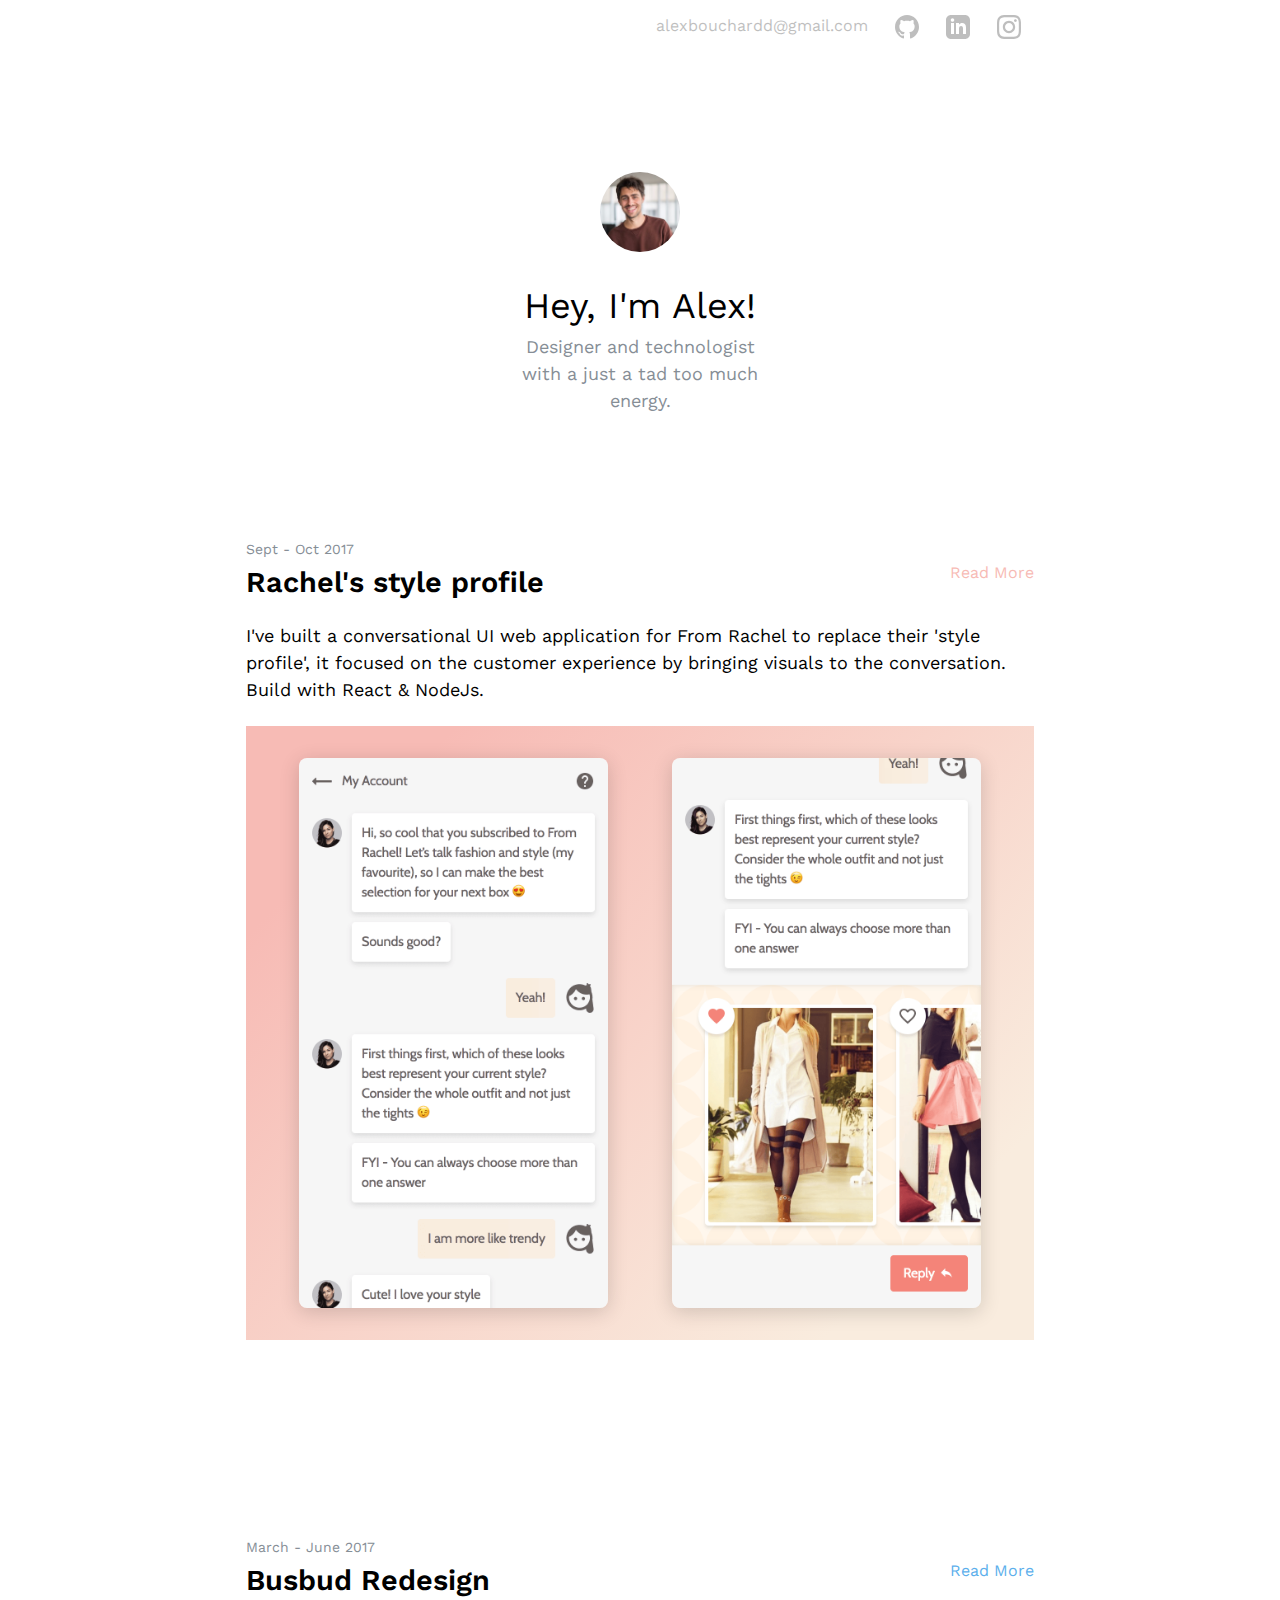
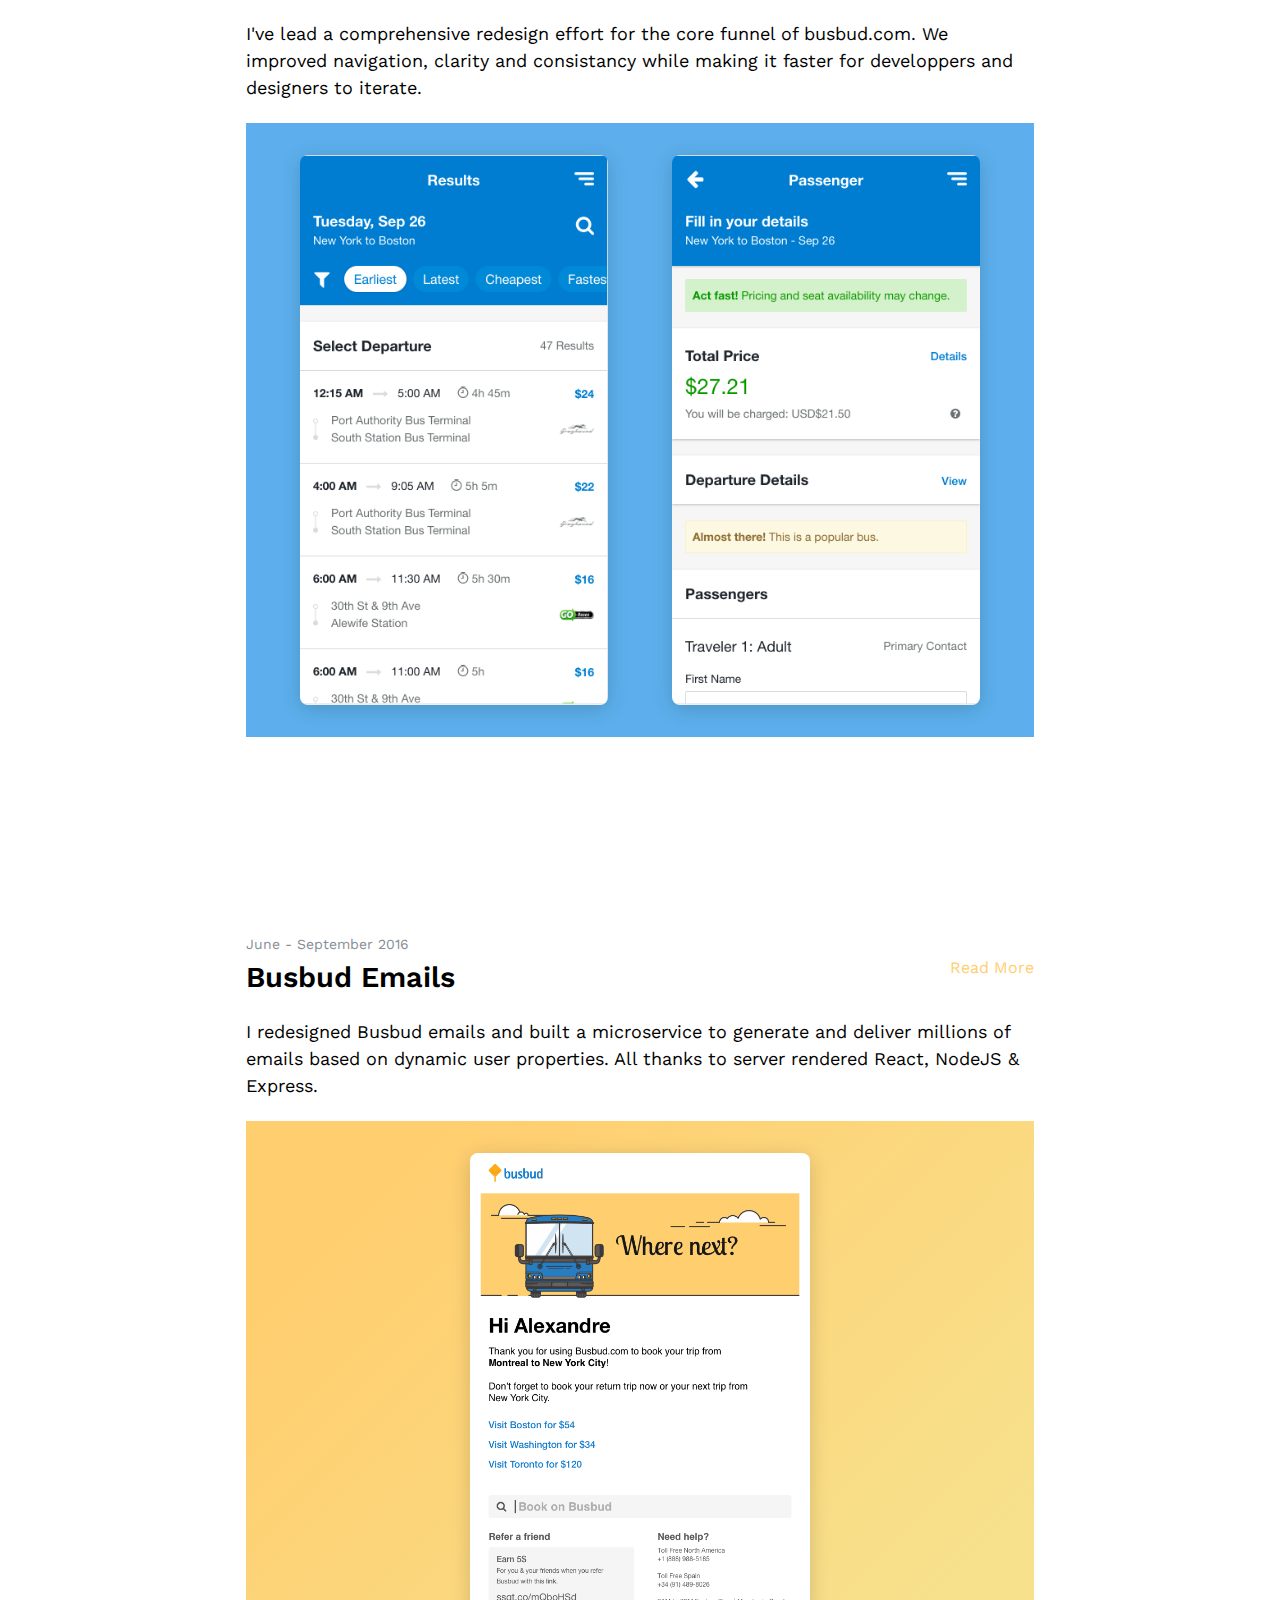
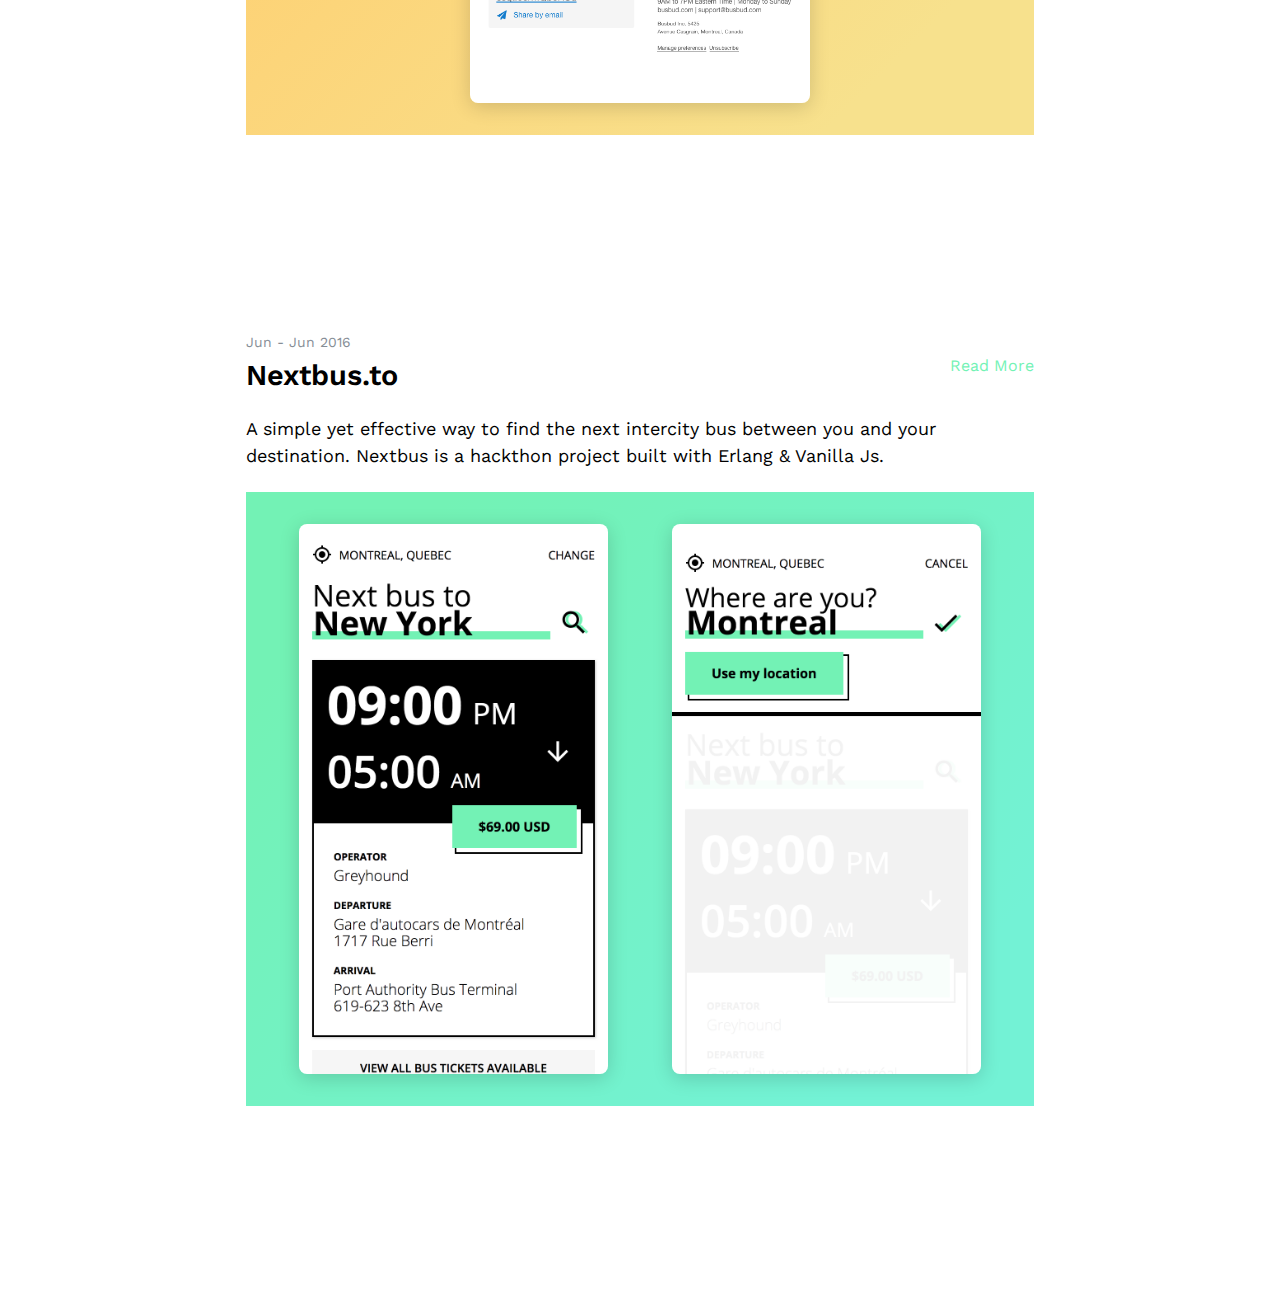
==== commit 77e1aedc: "Updates" ====
--- a/index.html
+++ b/index.html
@@ -1,10 +1,10 @@
 <!DOCTYPE html>
- <html><head><meta charset="utf-8"/><meta http-equiv="x-ua-compatible" content="ie=edge"/><meta name="viewport" content="width=device-width, initial-scale=1, shrink-to-fit=no"/><link rel="preload" href="/component---src-layouts-index-js-36f1699a321a4a969fb0.js" as="script"/><link rel="preload" href="/component---src-pages-index-js-96fe1b613398f501db78.js" as="script"/><link rel="preload" href="/path---index-a2da9aa97793fa0f4d31.js" as="script"/><link rel="preload" href="/app-6d7ca01e371d32d3838b.js" as="script"/><link rel="preload" href="/commons-9e543cbb7620856f33c6.js" as="script"/><script id="webpack-manifest">
+ <html><head><meta charset="utf-8"/><meta http-equiv="x-ua-compatible" content="ie=edge"/><meta name="viewport" content="width=device-width, initial-scale=1, shrink-to-fit=no"/><link rel="preload" href="/component---src-layouts-index-js-3010fd3db16922624ec7.js" as="script"/><link rel="preload" href="/component---src-pages-index-js-96fe1b613398f501db78.js" as="script"/><link rel="preload" href="/path---index-a2da9aa97793fa0f4d31.js" as="script"/><link rel="preload" href="/app-6d7ca01e371d32d3838b.js" as="script"/><link rel="preload" href="/commons-9e543cbb7620856f33c6.js" as="script"/><script id="webpack-manifest">
             //<![CDATA[
-            window.webpackManifest = {"231608221292675":"app-6d7ca01e371d32d3838b.js","107818501498521":"component---src-templates-blog-post-js-4a966bb51a034bce9b6c.js","162898551421021":"component---src-pages-404-js-4503918ea3a16cfcdb75.js","35783957827783":"component---src-pages-index-js-96fe1b613398f501db78.js","60335399758886":"path----557518bd178906f8d58a.js","40251647462364":"path---rachel-style-profile-252cce2c6e98cd4d5174.js","99759139122568":"path---busbud-redesign-94f49288b8ba2e88f1ba.js","254326727457701":"path---busbud-emails-83e35bb645632b43a946.js","78548045760841":"path---nextbus-71ca61bee8c9ed2c3b25.js","254022195166212":"path---404-a0e39f21c11f6a62c5ab.js","142629428675168":"path---index-a2da9aa97793fa0f4d31.js","178698757827068":"path---404-html-a0e39f21c11f6a62c5ab.js","114276838955818":"component---src-layouts-index-js-36f1699a321a4a969fb0.js"}
+            window.webpackManifest = {"231608221292675":"app-6d7ca01e371d32d3838b.js","107818501498521":"component---src-templates-blog-post-js-4a966bb51a034bce9b6c.js","162898551421021":"component---src-pages-404-js-4503918ea3a16cfcdb75.js","35783957827783":"component---src-pages-index-js-96fe1b613398f501db78.js","60335399758886":"path----557518bd178906f8d58a.js","40251647462364":"path---rachel-style-profile-252cce2c6e98cd4d5174.js","99759139122568":"path---busbud-redesign-94f49288b8ba2e88f1ba.js","254326727457701":"path---busbud-emails-83e35bb645632b43a946.js","78548045760841":"path---nextbus-71ca61bee8c9ed2c3b25.js","254022195166212":"path---404-a0e39f21c11f6a62c5ab.js","142629428675168":"path---index-a2da9aa97793fa0f4d31.js","178698757827068":"path---404-html-a0e39f21c11f6a62c5ab.js","114276838955818":"component---src-layouts-index-js-3010fd3db16922624ec7.js"}
             //]]>
-            </script><title data-react-helmet="true">Alex Bouchard - Portfolio</title><link data-react-helmet="true" rel="icon" type="image/ico" href="/static/favicon.921bebd7.ico"/><link data-react-helmet="true" href="https://fonts.googleapis.com/css?family=Work+Sans:400,500,600,700" rel="stylesheet"/><meta data-react-helmet="true" http-equiv="Content-Security-Policy" content="default-src *; img-src *; child-src *;"/><script>
+            </script><title data-react-helmet="true">Alex Bouchard - Portfolio</title><link data-react-helmet="true" rel="icon" type="image/ico" href="/static/favicon.921bebd7.ico"/><link data-react-helmet="true" href="https://fonts.googleapis.com/css?family=Work+Sans:400,500,600,700" rel="stylesheet"/><meta data-react-helmet="true" name="description" content="Designer and technologist with a just a tad too much energy."/><script>
   !function(e,t,r){function n(){for(;d[0]&&"loaded"==d[0][f];)c=d.shift(),c[o]=!i.parentNode.insertBefore(c,i)}for(var s,a,c,d=[],i=e.scripts[0],o="onreadystatechange",f="readyState";s=r.shift();)a=e.createElement(t),"async"in i?(a.async=!1,e.head.appendChild(a)):i[f]?(d.push(a),a[o]=n):e.write("<"+t+' src="'+s+'" defer></'+t+">"),a.src=s}(document,"script",[
-  "/commons-9e543cbb7620856f33c6.js","/app-6d7ca01e371d32d3838b.js","/path---index-a2da9aa97793fa0f4d31.js","/component---src-pages-index-js-96fe1b613398f501db78.js","/component---src-layouts-index-js-36f1699a321a4a969fb0.js"
+  "/commons-9e543cbb7620856f33c6.js","/app-6d7ca01e371d32d3838b.js","/path---index-a2da9aa97793fa0f4d31.js","/component---src-pages-index-js-96fe1b613398f501db78.js","/component---src-layouts-index-js-3010fd3db16922624ec7.js"
 ])
   </script><style id="gatsby-inlined-css">*,:after,:before{box-sizing:border-box}html{font-family:sans-serif;line-height:1.15;-webkit-text-size-adjust:100%;-ms-text-size-adjust:100%;-ms-overflow-style:scrollbar;-webkit-tap-highlight-color:transparent}@-ms-viewport{width:device-width}article,aside,dialog,figcaption,figure,footer,header,hgroup,main,nav,section{display:block}body{margin:0;font-family:Work Sans,sans-serif;font-size:1rem;font-weight:400;line-height:1.5;color:#000;text-align:left;background-color:#fff}[tabindex="-1"]:focus{outline:none!important}hr{box-sizing:content-box;height:0;overflow:visible}h1,h2,h3,h4,h5,h6{margin-top:0;margin-bottom:.5rem}p{margin-top:0;margin-bottom:1rem}abbr[data-original-title],abbr[title]{text-decoration:underline;text-decoration:underline dotted;cursor:help;border-bottom:0}address{font-style:normal;line-height:inherit}address,dl,ol,ul{margin-bottom:1rem}dl,ol,ul{margin-top:0}ol ol,ol ul,ul ol,ul ul{margin-bottom:0}dt{font-weight:700}dd{margin-bottom:.5rem;margin-left:0}blockquote{margin:0 0 1rem}dfn{font-style:italic}b,strong{font-weight:bolder}small{font-size:80%}sub,sup{position:relative;font-size:75%;line-height:0;vertical-align:baseline}sub{bottom:-.25em}sup{top:-.5em}a{color:#007bff;text-decoration:none;background-color:transparent;-webkit-text-decoration-skip:objects}a:hover{color:#0056b3;text-decoration:underline}a:not([href]):not([tabindex]),a:not([href]):not([tabindex]):focus,a:not([href]):not([tabindex]):hover{color:inherit;text-decoration:none}a:not([href]):not([tabindex]):focus{outline:0}code,kbd,pre,samp{font-family:monospace,monospace;font-size:1em}pre{margin-top:0;margin-bottom:1rem;overflow:auto}figure{margin:0 0 1rem}img{vertical-align:middle;border-style:none}svg:not(:root){overflow:hidden}[role=button],a,area,button,input,label,select,summary,textarea{touch-action:manipulation}table{border-collapse:collapse}caption{padding-top:.75rem;padding-bottom:.75rem;color:#868e96;text-align:left;caption-side:bottom}th{text-align:inherit}label{display:inline-block;margin-bottom:.5rem}button:focus{outline:1px dotted;outline:5px auto -webkit-focus-ring-color}button,input,optgroup,select,textarea{margin:0;font-family:inherit;font-size:inherit;line-height:inherit}button,input{overflow:visible}button,select{text-transform:none}[type=reset],[type=submit],button,html [type=button]{-webkit-appearance:button}[type=button]::-moz-focus-inner,[type=reset]::-moz-focus-inner,[type=submit]::-moz-focus-inner,button::-moz-focus-inner{padding:0;border-style:none}input[type=checkbox],input[type=radio]{box-sizing:border-box;padding:0}input[type=date],input[type=datetime-local],input[type=month],input[type=time]{-webkit-appearance:listbox}textarea{overflow:auto;resize:vertical}fieldset{min-width:0;padding:0;margin:0;border:0}legend{display:block;width:100%;max-width:100%;padding:0;margin-bottom:.5rem;font-size:1.5rem;line-height:inherit;color:inherit;white-space:normal}progress{vertical-align:baseline}[type=number]::-webkit-inner-spin-button,[type=number]::-webkit-outer-spin-button{height:auto}[type=search]{outline-offset:-2px;-webkit-appearance:none}[type=search]::-webkit-search-cancel-button,[type=search]::-webkit-search-decoration{-webkit-appearance:none}::-webkit-file-upload-button{font:inherit;-webkit-appearance:button}output{display:inline-block}summary{display:list-item}template{display:none}[hidden]{display:none!important}.container{margin-right:auto;margin-left:auto;padding-right:16px;padding-left:16px;width:100%}@media (min-width:576px){.container{max-width:540px}}@media (min-width:768px){.container{max-width:720px}}@media (min-width:992px){.container{max-width:960px}}@media (min-width:1200px){.container{max-width:1140px}}.container-fluid{margin-right:auto;margin-left:auto;padding-right:16px;padding-left:16px;width:100%}.row{display:flex;flex-wrap:wrap;margin-right:-16px;margin-left:-16px}.no-gutters{margin-right:0;margin-left:0}.no-gutters>.col,.no-gutters>[class*=col-]{padding-right:0;padding-left:0}.col,.col-1,.col-2,.col-3,.col-4,.col-5,.col-6,.col-7,.col-8,.col-9,.col-10,.col-11,.col-12,.col-auto,.col-lg,.col-lg-1,.col-lg-2,.col-lg-3,.col-lg-4,.col-lg-5,.col-lg-6,.col-lg-7,.col-lg-8,.col-lg-9,.col-lg-10,.col-lg-11,.col-lg-12,.col-lg-auto,.col-md,.col-md-1,.col-md-2,.col-md-3,.col-md-4,.col-md-5,.col-md-6,.col-md-7,.col-md-8,.col-md-9,.col-md-10,.col-md-11,.col-md-12,.col-md-auto,.col-sm,.col-sm-1,.col-sm-2,.col-sm-3,.col-sm-4,.col-sm-5,.col-sm-6,.col-sm-7,.col-sm-8,.col-sm-9,.col-sm-10,.col-sm-11,.col-sm-12,.col-sm-auto,.col-xl,.col-xl-1,.col-xl-2,.col-xl-3,.col-xl-4,.col-xl-5,.col-xl-6,.col-xl-7,.col-xl-8,.col-xl-9,.col-xl-10,.col-xl-11,.col-xl-12,.col-xl-auto{position:relative;width:100%;min-height:1px;padding-right:16px;padding-left:16px}.col{flex-basis:0;flex-grow:1;max-width:100%}.col-auto{flex:0 0 auto;width:auto;max-width:none}.col-1{flex:0 0 8.33333333%;max-width:8.33333333%}.col-2{flex:0 0 16.66666667%;max-width:16.66666667%}.col-3{flex:0 0 25%;max-width:25%}.col-4{flex:0 0 33.33333333%;max-width:33.33333333%}.col-5{flex:0 0 41.66666667%;max-width:41.66666667%}.col-6{flex:0 0 50%;max-width:50%}.col-7{flex:0 0 58.33333333%;max-width:58.33333333%}.col-8{flex:0 0 66.66666667%;max-width:66.66666667%}.col-9{flex:0 0 75%;max-width:75%}.col-10{flex:0 0 83.33333333%;max-width:83.33333333%}.col-11{flex:0 0 91.66666667%;max-width:91.66666667%}.col-12{flex:0 0 100%;max-width:100%}.order-1{order:1}.order-2{order:2}.order-3{order:3}.order-4{order:4}.order-5{order:5}.order-6{order:6}.order-7{order:7}.order-8{order:8}.order-9{order:9}.order-10{order:10}.order-11{order:11}.order-12{order:12}@media (min-width:576px){.col-sm{flex-basis:0;flex-grow:1;max-width:100%}.col-sm-auto{flex:0 0 auto;width:auto;max-width:none}.col-sm-1{flex:0 0 8.33333333%;max-width:8.33333333%}.col-sm-2{flex:0 0 16.66666667%;max-width:16.66666667%}.col-sm-3{flex:0 0 25%;max-width:25%}.col-sm-4{flex:0 0 33.33333333%;max-width:33.33333333%}.col-sm-5{flex:0 0 41.66666667%;max-width:41.66666667%}.col-sm-6{flex:0 0 50%;max-width:50%}.col-sm-7{flex:0 0 58.33333333%;max-width:58.33333333%}.col-sm-8{flex:0 0 66.66666667%;max-width:66.66666667%}.col-sm-9{flex:0 0 75%;max-width:75%}.col-sm-10{flex:0 0 83.33333333%;max-width:83.33333333%}.col-sm-11{flex:0 0 91.66666667%;max-width:91.66666667%}.col-sm-12{flex:0 0 100%;max-width:100%}.order-sm-1{order:1}.order-sm-2{order:2}.order-sm-3{order:3}.order-sm-4{order:4}.order-sm-5{order:5}.order-sm-6{order:6}.order-sm-7{order:7}.order-sm-8{order:8}.order-sm-9{order:9}.order-sm-10{order:10}.order-sm-11{order:11}.order-sm-12{order:12}}@media (min-width:768px){.col-md{flex-basis:0;flex-grow:1;max-width:100%}.col-md-auto{flex:0 0 auto;width:auto;max-width:none}.col-md-1{flex:0 0 8.33333333%;max-width:8.33333333%}.col-md-2{flex:0 0 16.66666667%;max-width:16.66666667%}.col-md-3{flex:0 0 25%;max-width:25%}.col-md-4{flex:0 0 33.33333333%;max-width:33.33333333%}.col-md-5{flex:0 0 41.66666667%;max-width:41.66666667%}.col-md-6{flex:0 0 50%;max-width:50%}.col-md-7{flex:0 0 58.33333333%;max-width:58.33333333%}.col-md-8{flex:0 0 66.66666667%;max-width:66.66666667%}.col-md-9{flex:0 0 75%;max-width:75%}.col-md-10{flex:0 0 83.33333333%;max-width:83.33333333%}.col-md-11{flex:0 0 91.66666667%;max-width:91.66666667%}.col-md-12{flex:0 0 100%;max-width:100%}.order-md-1{order:1}.order-md-2{order:2}.order-md-3{order:3}.order-md-4{order:4}.order-md-5{order:5}.order-md-6{order:6}.order-md-7{order:7}.order-md-8{order:8}.order-md-9{order:9}.order-md-10{order:10}.order-md-11{order:11}.order-md-12{order:12}}@media (min-width:992px){.col-lg{flex-basis:0;flex-grow:1;max-width:100%}.col-lg-auto{flex:0 0 auto;width:auto;max-width:none}.col-lg-1{flex:0 0 8.33333333%;max-width:8.33333333%}.col-lg-2{flex:0 0 16.66666667%;max-width:16.66666667%}.col-lg-3{flex:0 0 25%;max-width:25%}.col-lg-4{flex:0 0 33.33333333%;max-width:33.33333333%}.col-lg-5{flex:0 0 41.66666667%;max-width:41.66666667%}.col-lg-6{flex:0 0 50%;max-width:50%}.col-lg-7{flex:0 0 58.33333333%;max-width:58.33333333%}.col-lg-8{flex:0 0 66.66666667%;max-width:66.66666667%}.col-lg-9{flex:0 0 75%;max-width:75%}.col-lg-10{flex:0 0 83.33333333%;max-width:83.33333333%}.col-lg-11{flex:0 0 91.66666667%;max-width:91.66666667%}.col-lg-12{flex:0 0 100%;max-width:100%}.order-lg-1{order:1}.order-lg-2{order:2}.order-lg-3{order:3}.order-lg-4{order:4}.order-lg-5{order:5}.order-lg-6{order:6}.order-lg-7{order:7}.order-lg-8{order:8}.order-lg-9{order:9}.order-lg-10{order:10}.order-lg-11{order:11}.order-lg-12{order:12}}@media (min-width:1200px){.col-xl{flex-basis:0;flex-grow:1;max-width:100%}.col-xl-auto{flex:0 0 auto;width:auto;max-width:none}.col-xl-1{flex:0 0 8.33333333%;max-width:8.33333333%}.col-xl-2{flex:0 0 16.66666667%;max-width:16.66666667%}.col-xl-3{flex:0 0 25%;max-width:25%}.col-xl-4{flex:0 0 33.33333333%;max-width:33.33333333%}.col-xl-5{flex:0 0 41.66666667%;max-width:41.66666667%}.col-xl-6{flex:0 0 50%;max-width:50%}.col-xl-7{flex:0 0 58.33333333%;max-width:58.33333333%}.col-xl-8{flex:0 0 66.66666667%;max-width:66.66666667%}.col-xl-9{flex:0 0 75%;max-width:75%}.col-xl-10{flex:0 0 83.33333333%;max-width:83.33333333%}.col-xl-11{flex:0 0 91.66666667%;max-width:91.66666667%}.col-xl-12{flex:0 0 100%;max-width:100%}.order-xl-1{order:1}.order-xl-2{order:2}.order-xl-3{order:3}.order-xl-4{order:4}.order-xl-5{order:5}.order-xl-6{order:6}.order-xl-7{order:7}.order-xl-8{order:8}.order-xl-9{order:9}.order-xl-10{order:10}.order-xl-11{order:11}.order-xl-12{order:12}}.btn{display:inline-block;font-weight:400;text-align:center;white-space:nowrap;vertical-align:middle;user-select:none;border:1px solid transparent;padding:.75rem 1rem;font-size:1rem;line-height:1.25;border-radius:.25rem;transition:background-color .15s ease-in-out,border-color .15s ease-in-out,box-shadow .15s ease-in-out}.btn:focus,.btn:hover{text-decoration:none}.btn.focus,.btn:focus{outline:0;box-shadow:none}.btn.disabled,.btn:disabled{opacity:.65;box-shadow:none}.btn.active,.btn:active{background-image:none;box-shadow:none,none}a.btn.disabled,fieldset[disabled] a.btn{pointer-events:none}.btn-primary{color:#fff;background-color:#007bff;border-color:#007bff;box-shadow:none}.btn-primary:hover{color:#fff;background-color:#0069d9;border-color:#0062cc}.btn-primary.focus,.btn-primary:focus{box-shadow:none,0 0 0 3px rgba(0,123,255,.5)}.btn-primary.disabled,.btn-primary:disabled{background-color:#007bff;border-color:#007bff}.btn-primary.active,.btn-primary:active,.show>.btn-primary.dropdown-toggle{background-color:#0069d9;background-image:none;border-color:#0062cc;box-shadow:none}.btn-secondary{color:#fff;background-color:#868e96;border-color:#868e96;box-shadow:none}.btn-secondary:hover{color:#fff;background-color:#727b84;border-color:#6c757d}.btn-secondary.focus,.btn-secondary:focus{box-shadow:none,0 0 0 3px hsla(210,7%,56%,.5)}.btn-secondary.disabled,.btn-secondary:disabled{background-color:#868e96;border-color:#868e96}.btn-secondary.active,.btn-secondary:active,.show>.btn-secondary.dropdown-toggle{background-color:#727b84;background-image:none;border-color:#6c757d;box-shadow:none}.btn-success{color:#fff;background-color:#28a745;border-color:#28a745;box-shadow:none}.btn-success:hover{color:#fff;background-color:#218838;border-color:#1e7e34}.btn-success.focus,.btn-success:focus{box-shadow:none,0 0 0 3px rgba(40,167,69,.5)}.btn-success.disabled,.btn-success:disabled{background-color:#28a745;border-color:#28a745}.btn-success.active,.btn-success:active,.show>.btn-success.dropdown-toggle{background-color:#218838;background-image:none;border-color:#1e7e34;box-shadow:none}.btn-info{color:#fff;background-color:#17a2b8;border-color:#17a2b8;box-shadow:none}.btn-info:hover{color:#fff;background-color:#138496;border-color:#117a8b}.btn-info.focus,.btn-info:focus{box-shadow:none,0 0 0 3px rgba(23,162,184,.5)}.btn-info.disabled,.btn-info:disabled{background-color:#17a2b8;border-color:#17a2b8}.btn-info.active,.btn-info:active,.show>.btn-info.dropdown-toggle{background-color:#138496;background-image:none;border-color:#117a8b;box-shadow:none}.btn-warning{color:#111;background-color:#ffc107;border-color:#ffc107;box-shadow:none}.btn-warning:hover{color:#111;background-color:#e0a800;border-color:#d39e00}.btn-warning.focus,.btn-warning:focus{box-shadow:none,0 0 0 3px rgba(255,193,7,.5)}.btn-warning.disabled,.btn-warning:disabled{background-color:#ffc107;border-color:#ffc107}.btn-warning.active,.btn-warning:active,.show>.btn-warning.dropdown-toggle{background-color:#e0a800;background-image:none;border-color:#d39e00;box-shadow:none}.btn-danger{color:#fff;background-color:#dc3545;border-color:#dc3545;box-shadow:none}.btn-danger:hover{color:#fff;background-color:#c82333;border-color:#bd2130}.btn-danger.focus,.btn-danger:focus{box-shadow:none,0 0 0 3px rgba(220,53,69,.5)}.btn-danger.disabled,.btn-danger:disabled{background-color:#dc3545;border-color:#dc3545}.btn-danger.active,.btn-danger:active,.show>.btn-danger.dropdown-toggle{background-color:#c82333;background-image:none;border-color:#bd2130;box-shadow:none}.btn-light{color:#111;background-color:#f7f7f7;border-color:#f7f7f7;box-shadow:none}.btn-light:hover{color:#111;background-color:#e4e4e4;border-color:#dedddd}.btn-light.focus,.btn-light:focus{box-shadow:none,0 0 0 3px hsla(0,0%,97%,.5)}.btn-light.disabled,.btn-light:disabled{background-color:#f7f7f7;border-color:#f7f7f7}.btn-light.active,.btn-light:active,.show>.btn-light.dropdown-toggle{background-color:#e4e4e4;background-image:none;border-color:#dedddd;box-shadow:none}.btn-dark{color:#fff;background-color:#68615f;border-color:#68615f;box-shadow:none}.btn-dark:hover{color:#fff;background-color:#544e4d;border-color:#4d4847}.btn-dark.focus,.btn-dark:focus{box-shadow:none,0 0 0 3px rgba(104,97,95,.5)}.btn-dark.disabled,.btn-dark:disabled{background-color:#68615f;border-color:#68615f}.btn-dark.active,.btn-dark:active,.show>.btn-dark.dropdown-toggle{background-color:#544e4d;background-image:none;border-color:#4d4847;box-shadow:none}.btn-white{color:#111;background-color:#fff;border-color:#fff;box-shadow:none}.btn-white:hover{color:#111;background-color:#ececec;border-color:#e6e5e5}.btn-white.focus,.btn-white:focus{box-shadow:none,0 0 0 3px hsla(0,0%,100%,.5)}.btn-white.disabled,.btn-white:disabled{background-color:#fff;border-color:#fff}.btn-white.active,.btn-white:active,.show>.btn-white.dropdown-toggle{background-color:#ececec;background-image:none;border-color:#e6e5e5;box-shadow:none}.btn-outline-primary{color:#007bff;background-color:transparent;background-image:none;border-color:#007bff}.btn-outline-primary:hover{color:#fff;background-color:#007bff;border-color:#007bff}.btn-outline-primary.focus,.btn-outline-primary:focus{box-shadow:0 0 0 3px rgba(0,123,255,.5)}.btn-outline-primary.disabled,.btn-outline-primary:disabled{color:#007bff;background-color:transparent}.btn-outline-primary.active,.btn-outline-primary:active,.show>.btn-outline-primary.dropdown-toggle{color:#fff;background-color:#007bff;border-color:#007bff}.btn-outline-secondary{color:#868e96;background-color:transparent;background-image:none;border-color:#868e96}.btn-outline-secondary:hover{color:#fff;background-color:#868e96;border-color:#868e96}.btn-outline-secondary.focus,.btn-outline-secondary:focus{box-shadow:0 0 0 3px hsla(210,7%,56%,.5)}.btn-outline-secondary.disabled,.btn-outline-secondary:disabled{color:#868e96;background-color:transparent}.btn-outline-secondary.active,.btn-outline-secondary:active,.show>.btn-outline-secondary.dropdown-toggle{color:#fff;background-color:#868e96;border-color:#868e96}.btn-outline-success{color:#28a745;background-color:transparent;background-image:none;border-color:#28a745}.btn-outline-success:hover{color:#fff;background-color:#28a745;border-color:#28a745}.btn-outline-success.focus,.btn-outline-success:focus{box-shadow:0 0 0 3px rgba(40,167,69,.5)}.btn-outline-success.disabled,.btn-outline-success:disabled{color:#28a745;background-color:transparent}.btn-outline-success.active,.btn-outline-success:active,.show>.btn-outline-success.dropdown-toggle{color:#fff;background-color:#28a745;border-color:#28a745}.btn-outline-info{color:#17a2b8;background-color:transparent;background-image:none;border-color:#17a2b8}.btn-outline-info:hover{color:#fff;background-color:#17a2b8;border-color:#17a2b8}.btn-outline-info.focus,.btn-outline-info:focus{box-shadow:0 0 0 3px rgba(23,162,184,.5)}.btn-outline-info.disabled,.btn-outline-info:disabled{color:#17a2b8;background-color:transparent}.btn-outline-info.active,.btn-outline-info:active,.show>.btn-outline-info.dropdown-toggle{color:#fff;background-color:#17a2b8;border-color:#17a2b8}.btn-outline-warning{color:#ffc107;background-color:transparent;background-image:none;border-color:#ffc107}.btn-outline-warning:hover{color:#fff;background-color:#ffc107;border-color:#ffc107}.btn-outline-warning.focus,.btn-outline-warning:focus{box-shadow:0 0 0 3px rgba(255,193,7,.5)}.btn-outline-warning.disabled,.btn-outline-warning:disabled{color:#ffc107;background-color:transparent}.btn-outline-warning.active,.btn-outline-warning:active,.show>.btn-outline-warning.dropdown-toggle{color:#fff;background-color:#ffc107;border-color:#ffc107}.btn-outline-danger{color:#dc3545;background-color:transparent;background-image:none;border-color:#dc3545}.btn-outline-danger:hover{color:#fff;background-color:#dc3545;border-color:#dc3545}.btn-outline-danger.focus,.btn-outline-danger:focus{box-shadow:0 0 0 3px rgba(220,53,69,.5)}.btn-outline-danger.disabled,.btn-outline-danger:disabled{color:#dc3545;background-color:transparent}.btn-outline-danger.active,.btn-outline-danger:active,.show>.btn-outline-danger.dropdown-toggle{color:#fff;background-color:#dc3545;border-color:#dc3545}.btn-outline-light{color:#f7f7f7;background-color:transparent;background-image:none;border-color:#f7f7f7}.btn-outline-light:hover{color:#fff;background-color:#f7f7f7;border-color:#f7f7f7}.btn-outline-light.focus,.btn-outline-light:focus{box-shadow:0 0 0 3px hsla(0,0%,97%,.5)}.btn-outline-light.disabled,.btn-outline-light:disabled{color:#f7f7f7;background-color:transparent}.btn-outline-light.active,.btn-outline-light:active,.show>.btn-outline-light.dropdown-toggle{color:#fff;background-color:#f7f7f7;border-color:#f7f7f7}.btn-outline-dark{color:#68615f;background-color:transparent;background-image:none;border-color:#68615f}.btn-outline-dark:hover{color:#fff;background-color:#68615f;border-color:#68615f}.btn-outline-dark.focus,.btn-outline-dark:focus{box-shadow:0 0 0 3px rgba(104,97,95,.5)}.btn-outline-dark.disabled,.btn-outline-dark:disabled{color:#68615f;background-color:transparent}.btn-outline-dark.active,.btn-outline-dark:active,.show>.btn-outline-dark.dropdown-toggle{color:#fff;background-color:#68615f;border-color:#68615f}.btn-outline-white{color:#fff;background-color:transparent;background-image:none;border-color:#fff}.btn-outline-white:hover{color:#fff;background-color:#fff;border-color:#fff}.btn-outline-white.focus,.btn-outline-white:focus{box-shadow:0 0 0 3px hsla(0,0%,100%,.5)}.btn-outline-white.disabled,.btn-outline-white:disabled{color:#fff;background-color:transparent}.btn-outline-white.active,.btn-outline-white:active,.show>.btn-outline-white.dropdown-toggle{color:#fff;background-color:#fff;border-color:#fff}.btn-link{font-weight:400;color:#007bff;border-radius:0}.btn-link,.btn-link.active,.btn-link:active,.btn-link:disabled{background-color:transparent;box-shadow:none}.btn-link,.btn-link:active,.btn-link:focus{border-color:transparent;box-shadow:none}.btn-link:hover{border-color:transparent}.btn-link:focus,.btn-link:hover{color:#0056b3;text-decoration:underline;background-color:transparent}.btn-link:disabled{color:#868e96}.btn-link:disabled:focus,.btn-link:disabled:hover{text-decoration:none}.btn-lg{padding:.5rem 1rem;font-size:1.125rem;line-height:1.5;border-radius:.5rem}.btn-sm{padding:.25rem .5rem;font-size:.875rem;line-height:1.5;border-radius:0 .125rem}.btn-block{display:block;width:100%}.btn-block+.btn-block{margin-top:.5rem}input[type=button].btn-block,input[type=reset].btn-block,input[type=submit].btn-block{width:100%}.fade{opacity:0;transition:opacity .15s linear}.fade.show{opacity:1}.collapse{display:none}.collapse.show{display:block}tr.collapse.show{display:table-row}tbody.collapse.show{display:table-row-group}.collapsing{position:relative;height:0;overflow:hidden;transition:height .35s ease}.align-baseline{vertical-align:baseline!important}.align-top{vertical-align:top!important}.align-middle{vertical-align:middle!important}.align-bottom{vertical-align:bottom!important}.align-text-bottom{vertical-align:text-bottom!important}.align-text-top{vertical-align:text-top!important}.bg-primary{background-color:#007bff!important}a.bg-primary:focus,a.bg-primary:hover{background-color:#0062cc!important}.bg-secondary{background-color:#868e96!important}a.bg-secondary:focus,a.bg-secondary:hover{background-color:#6c757d!important}.bg-success{background-color:#28a745!important}a.bg-success:focus,a.bg-success:hover{background-color:#1e7e34!important}.bg-info{background-color:#17a2b8!important}a.bg-info:focus,a.bg-info:hover{background-color:#117a8b!important}.bg-warning{background-color:#ffc107!important}a.bg-warning:focus,a.bg-warning:hover{background-color:#d39e00!important}.bg-danger{background-color:#dc3545!important}a.bg-danger:focus,a.bg-danger:hover{background-color:#bd2130!important}.bg-light{background-color:#f7f7f7!important}a.bg-light:focus,a.bg-light:hover{background-color:#dedddd!important}.bg-dark{background-color:#68615f!important}a.bg-dark:focus,a.bg-dark:hover{background-color:#4d4847!important}a.bg-white:focus,a.bg-white:hover{background-color:#e6e5e5!important}.bg-white{background-color:#fff!important}.bg-transparent{background-color:transparent!important}.border{border:1px solid #e9ecef!important}.border-0{border:0!important}.border-top-0{border-top:0!important}.border-right-0{border-right:0!important}.border-bottom-0{border-bottom:0!important}.border-left-0{border-left:0!important}.border-primary{border-color:#007bff!important}.border-secondary{border-color:#868e96!important}.border-success{border-color:#28a745!important}.border-info{border-color:#17a2b8!important}.border-warning{border-color:#ffc107!important}.border-danger{border-color:#dc3545!important}.border-light{border-color:#f7f7f7!important}.border-dark{border-color:#68615f!important}.border-white{border-color:#fff!important}.rounded{border-radius:.25rem!important}.rounded-top{border-top-left-radius:.25rem!important}.rounded-right,.rounded-top{border-top-right-radius:.25rem!important}.rounded-bottom,.rounded-right{border-bottom-right-radius:.25rem!important}.rounded-bottom,.rounded-left{border-bottom-left-radius:.25rem!important}.rounded-left{border-top-left-radius:.25rem!important}.rounded-circle{border-radius:50%}.rounded-0{border-radius:0}.clearfix:after{display:block;clear:both;content:""}.d-none{display:none!important}.d-inline{display:inline!important}.d-inline-block{display:inline-block!important}.d-block{display:block!important}.d-table{display:table!important}.d-table-cell{display:table-cell!important}.d-flex{display:flex!important}.d-inline-flex{display:inline-flex!important}@media (min-width:576px){.d-sm-none{display:none!important}.d-sm-inline{display:inline!important}.d-sm-inline-block{display:inline-block!important}.d-sm-block{display:block!important}.d-sm-table{display:table!important}.d-sm-table-cell{display:table-cell!important}.d-sm-flex{display:flex!important}.d-sm-inline-flex{display:inline-flex!important}}@media (min-width:768px){.d-md-none{display:none!important}.d-md-inline{display:inline!important}.d-md-inline-block{display:inline-block!important}.d-md-block{display:block!important}.d-md-table{display:table!important}.d-md-table-cell{display:table-cell!important}.d-md-flex{display:flex!important}.d-md-inline-flex{display:inline-flex!important}}@media (min-width:992px){.d-lg-none{display:none!important}.d-lg-inline{display:inline!important}.d-lg-inline-block{display:inline-block!important}.d-lg-block{display:block!important}.d-lg-table{display:table!important}.d-lg-table-cell{display:table-cell!important}.d-lg-flex{display:flex!important}.d-lg-inline-flex{display:inline-flex!important}}@media (min-width:1200px){.d-xl-none{display:none!important}.d-xl-inline{display:inline!important}.d-xl-inline-block{display:inline-block!important}.d-xl-block{display:block!important}.d-xl-table{display:table!important}.d-xl-table-cell{display:table-cell!important}.d-xl-flex{display:flex!important}.d-xl-inline-flex{display:inline-flex!important}}.d-print-block{display:none!important}@media print{.d-print-block{display:block!important}}.d-print-inline{display:none!important}@media print{.d-print-inline{display:inline!important}}.d-print-inline-block{display:none!important}@media print{.d-print-inline-block{display:inline-block!important}}@media print{.d-print-none{display:none!important}}.embed-responsive{position:relative;display:block;width:100%;padding:0;overflow:hidden}.embed-responsive:before{display:block;content:""}.embed-responsive .embed-responsive-item,.embed-responsive embed,.embed-responsive iframe,.embed-responsive object,.embed-responsive video{position:absolute;top:0;bottom:0;left:0;width:100%;height:100%;border:0}.embed-responsive-21by9:before{padding-top:42.85714286%}.embed-responsive-16by9:before{padding-top:56.25%}.embed-responsive-4by3:before{padding-top:75%}.embed-responsive-1by1:before{padding-top:100%}.flex-row{flex-direction:row!important}.flex-column{flex-direction:column!important}.flex-row-reverse{flex-direction:row-reverse!important}.flex-column-reverse{flex-direction:column-reverse!important}.flex-wrap{flex-wrap:wrap!important}.flex-nowrap{flex-wrap:nowrap!important}.flex-wrap-reverse{flex-wrap:wrap-reverse!important}.justify-content-start{justify-content:flex-start!important}.justify-content-end{justify-content:flex-end!important}.justify-content-center{justify-content:center!important}.justify-content-between{justify-content:space-between!important}.justify-content-around{justify-content:space-around!important}.align-items-start{align-items:flex-start!important}.align-items-end{align-items:flex-end!important}.align-items-center{align-items:center!important}.align-items-baseline{align-items:baseline!important}.align-items-stretch{align-items:stretch!important}.align-content-start{align-content:flex-start!important}.align-content-end{align-content:flex-end!important}.align-content-center{align-content:center!important}.align-content-between{align-content:space-between!important}.align-content-around{align-content:space-around!important}.align-content-stretch{align-content:stretch!important}.align-self-auto{align-self:auto!important}.align-self-start{align-self:flex-start!important}.align-self-end{align-self:flex-end!important}.align-self-center{align-self:center!important}.align-self-baseline{align-self:baseline!important}.align-self-stretch{align-self:stretch!important}@media (min-width:576px){.flex-sm-row{flex-direction:row!important}.flex-sm-column{flex-direction:column!important}.flex-sm-row-reverse{flex-direction:row-reverse!important}.flex-sm-column-reverse{flex-direction:column-reverse!important}.flex-sm-wrap{flex-wrap:wrap!important}.flex-sm-nowrap{flex-wrap:nowrap!important}.flex-sm-wrap-reverse{flex-wrap:wrap-reverse!important}.justify-content-sm-start{justify-content:flex-start!important}.justify-content-sm-end{justify-content:flex-end!important}.justify-content-sm-center{justify-content:center!important}.justify-content-sm-between{justify-content:space-between!important}.justify-content-sm-around{justify-content:space-around!important}.align-items-sm-start{align-items:flex-start!important}.align-items-sm-end{align-items:flex-end!important}.align-items-sm-center{align-items:center!important}.align-items-sm-baseline{align-items:baseline!important}.align-items-sm-stretch{align-items:stretch!important}.align-content-sm-start{align-content:flex-start!important}.align-content-sm-end{align-content:flex-end!important}.align-content-sm-center{align-content:center!important}.align-content-sm-between{align-content:space-between!important}.align-content-sm-around{align-content:space-around!important}.align-content-sm-stretch{align-content:stretch!important}.align-self-sm-auto{align-self:auto!important}.align-self-sm-start{align-self:flex-start!important}.align-self-sm-end{align-self:flex-end!important}.align-self-sm-center{align-self:center!important}.align-self-sm-baseline{align-self:baseline!important}.align-self-sm-stretch{align-self:stretch!important}}@media (min-width:768px){.flex-md-row{flex-direction:row!important}.flex-md-column{flex-direction:column!important}.flex-md-row-reverse{flex-direction:row-reverse!important}.flex-md-column-reverse{flex-direction:column-reverse!important}.flex-md-wrap{flex-wrap:wrap!important}.flex-md-nowrap{flex-wrap:nowrap!important}.flex-md-wrap-reverse{flex-wrap:wrap-reverse!important}.justify-content-md-start{justify-content:flex-start!important}.justify-content-md-end{justify-content:flex-end!important}.justify-content-md-center{justify-content:center!important}.justify-content-md-between{justify-content:space-between!important}.justify-content-md-around{justify-content:space-around!important}.align-items-md-start{align-items:flex-start!important}.align-items-md-end{align-items:flex-end!important}.align-items-md-center{align-items:center!important}.align-items-md-baseline{align-items:baseline!important}.align-items-md-stretch{align-items:stretch!important}.align-content-md-start{align-content:flex-start!important}.align-content-md-end{align-content:flex-end!important}.align-content-md-center{align-content:center!important}.align-content-md-between{align-content:space-between!important}.align-content-md-around{align-content:space-around!important}.align-content-md-stretch{align-content:stretch!important}.align-self-md-auto{align-self:auto!important}.align-self-md-start{align-self:flex-start!important}.align-self-md-end{align-self:flex-end!important}.align-self-md-center{align-self:center!important}.align-self-md-baseline{align-self:baseline!important}.align-self-md-stretch{align-self:stretch!important}}@media (min-width:992px){.flex-lg-row{flex-direction:row!important}.flex-lg-column{flex-direction:column!important}.flex-lg-row-reverse{flex-direction:row-reverse!important}.flex-lg-column-reverse{flex-direction:column-reverse!important}.flex-lg-wrap{flex-wrap:wrap!important}.flex-lg-nowrap{flex-wrap:nowrap!important}.flex-lg-wrap-reverse{flex-wrap:wrap-reverse!important}.justify-content-lg-start{justify-content:flex-start!important}.justify-content-lg-end{justify-content:flex-end!important}.justify-content-lg-center{justify-content:center!important}.justify-content-lg-between{justify-content:space-between!important}.justify-content-lg-around{justify-content:space-around!important}.align-items-lg-start{align-items:flex-start!important}.align-items-lg-end{align-items:flex-end!important}.align-items-lg-center{align-items:center!important}.align-items-lg-baseline{align-items:baseline!important}.align-items-lg-stretch{align-items:stretch!important}.align-content-lg-start{align-content:flex-start!important}.align-content-lg-end{align-content:flex-end!important}.align-content-lg-center{align-content:center!important}.align-content-lg-between{align-content:space-between!important}.align-content-lg-around{align-content:space-around!important}.align-content-lg-stretch{align-content:stretch!important}.align-self-lg-auto{align-self:auto!important}.align-self-lg-start{align-self:flex-start!important}.align-self-lg-end{align-self:flex-end!important}.align-self-lg-center{align-self:center!important}.align-self-lg-baseline{align-self:baseline!important}.align-self-lg-stretch{align-self:stretch!important}}@media (min-width:1200px){.flex-xl-row{flex-direction:row!important}.flex-xl-column{flex-direction:column!important}.flex-xl-row-reverse{flex-direction:row-reverse!important}.flex-xl-column-reverse{flex-direction:column-reverse!important}.flex-xl-wrap{flex-wrap:wrap!important}.flex-xl-nowrap{flex-wrap:nowrap!important}.flex-xl-wrap-reverse{flex-wrap:wrap-reverse!important}.justify-content-xl-start{justify-content:flex-start!important}.justify-content-xl-end{justify-content:flex-end!important}.justify-content-xl-center{justify-content:center!important}.justify-content-xl-between{justify-content:space-between!important}.justify-content-xl-around{justify-content:space-around!important}.align-items-xl-start{align-items:flex-start!important}.align-items-xl-end{align-items:flex-end!important}.align-items-xl-center{align-items:center!important}.align-items-xl-baseline{align-items:baseline!important}.align-items-xl-stretch{align-items:stretch!important}.align-content-xl-start{align-content:flex-start!important}.align-content-xl-end{align-content:flex-end!important}.align-content-xl-center{align-content:center!important}.align-content-xl-between{align-content:space-between!important}.align-content-xl-around{align-content:space-around!important}.align-content-xl-stretch{align-content:stretch!important}.align-self-xl-auto{align-self:auto!important}.align-self-xl-start{align-self:flex-start!important}.align-self-xl-end{align-self:flex-end!important}.align-self-xl-center{align-self:center!important}.align-self-xl-baseline{align-self:baseline!important}.align-self-xl-stretch{align-self:stretch!important}}.float-left{float:left!important}.float-right{float:right!important}.float-none{float:none!important}@media (min-width:576px){.float-sm-left{float:left!important}.float-sm-right{float:right!important}.float-sm-none{float:none!important}}@media (min-width:768px){.float-md-left{float:left!important}.float-md-right{float:right!important}.float-md-none{float:none!important}}@media (min-width:992px){.float-lg-left{float:left!important}.float-lg-right{float:right!important}.float-lg-none{float:none!important}}@media (min-width:1200px){.float-xl-left{float:left!important}.float-xl-right{float:right!important}.float-xl-none{float:none!important}}.position-static{position:static!important}.position-relative{position:relative!important}.position-absolute{position:absolute!important}.position-fixed{position:fixed!important}.position-sticky{position:sticky!important}.fixed-top{top:0}.fixed-bottom,.fixed-top{position:fixed;right:0;left:0;z-index:1030}.fixed-bottom{bottom:0}@supports (position:sticky){.sticky-top{position:sticky;top:0;z-index:1020}}.sr-only{position:absolute;width:1px;height:1px;padding:0;overflow:hidden;clip:rect(0,0,0,0);white-space:nowrap;clip-path:inset(50%);border:0}.sr-only-focusable:active,.sr-only-focusable:focus{position:static;width:auto;height:auto;overflow:visible;clip:auto;white-space:normal;clip-path:none}.w-25{width:25%!important}.w-50{width:50%!important}.w-75{width:75%!important}.w-100{width:100%!important}.h-25{height:25%!important}.h-50{height:50%!important}.h-75{height:75%!important}.h-100{height:100%!important}.mw-100{max-width:100%!important}.mh-100{max-height:100%!important}.m-0{margin:0!important}.mt-0,.my-0{margin-top:0!important}.mr-0,.mx-0{margin-right:0!important}.mb-0,.my-0{margin-bottom:0!important}.ml-0,.mx-0{margin-left:0!important}.m-1{margin:.25rem!important}.mt-1,.my-1{margin-top:.25rem!important}.mr-1,.mx-1{margin-right:.25rem!important}.mb-1,.my-1{margin-bottom:.25rem!important}.ml-1,.mx-1{margin-left:.25rem!important}.m-2{margin:.5rem!important}.mt-2,.my-2{margin-top:.5rem!important}.mr-2,.mx-2{margin-right:.5rem!important}.mb-2,.my-2{margin-bottom:.5rem!important}.ml-2,.mx-2{margin-left:.5rem!important}.m-3{margin:.75rem!important}.mt-3,.my-3{margin-top:.75rem!important}.mr-3,.mx-3{margin-right:.75rem!important}.mb-3,.my-3{margin-bottom:.75rem!important}.ml-3,.mx-3{margin-left:.75rem!important}.m-4{margin:1rem!important}.mt-4,.my-4{margin-top:1rem!important}.mr-4,.mx-4{margin-right:1rem!important}.mb-4,.my-4{margin-bottom:1rem!important}.ml-4,.mx-4{margin-left:1rem!important}.m-5{margin:1.25rem!important}.mt-5,.my-5{margin-top:1.25rem!important}.mr-5,.mx-5{margin-right:1.25rem!important}.mb-5,.my-5{margin-bottom:1.25rem!important}.ml-5,.mx-5{margin-left:1.25rem!important}.m-6{margin:1.5rem!important}.mt-6,.my-6{margin-top:1.5rem!important}.mr-6,.mx-6{margin-right:1.5rem!important}.mb-6,.my-6{margin-bottom:1.5rem!important}.ml-6,.mx-6{margin-left:1.5rem!important}.m-7{margin:3rem!important}.mt-7,.my-7{margin-top:3rem!important}.mr-7,.mx-7{margin-right:3rem!important}.mb-7,.my-7{margin-bottom:3rem!important}.ml-7,.mx-7{margin-left:3rem!important}.p-0{padding:0!important}.pt-0,.py-0{padding-top:0!important}.pr-0,.px-0{padding-right:0!important}.pb-0,.py-0{padding-bottom:0!important}.pl-0,.px-0{padding-left:0!important}.p-1{padding:.25rem!important}.pt-1,.py-1{padding-top:.25rem!important}.pr-1,.px-1{padding-right:.25rem!important}.pb-1,.py-1{padding-bottom:.25rem!important}.pl-1,.px-1{padding-left:.25rem!important}.p-2{padding:.5rem!important}.pt-2,.py-2{padding-top:.5rem!important}.pr-2,.px-2{padding-right:.5rem!important}.pb-2,.py-2{padding-bottom:.5rem!important}.pl-2,.px-2{padding-left:.5rem!important}.p-3{padding:.75rem!important}.pt-3,.py-3{padding-top:.75rem!important}.pr-3,.px-3{padding-right:.75rem!important}.pb-3,.py-3{padding-bottom:.75rem!important}.pl-3,.px-3{padding-left:.75rem!important}.p-4{padding:1rem!important}.pt-4,.py-4{padding-top:1rem!important}.pr-4,.px-4{padding-right:1rem!important}.pb-4,.py-4{padding-bottom:1rem!important}.pl-4,.px-4{padding-left:1rem!important}.p-5{padding:1.25rem!important}.pt-5,.py-5{padding-top:1.25rem!important}.pr-5,.px-5{padding-right:1.25rem!important}.pb-5,.py-5{padding-bottom:1.25rem!important}.pl-5,.px-5{padding-left:1.25rem!important}.p-6{padding:1.5rem!important}.pt-6,.py-6{padding-top:1.5rem!important}.pr-6,.px-6{padding-right:1.5rem!important}.pb-6,.py-6{padding-bottom:1.5rem!important}.pl-6,.px-6{padding-left:1.5rem!important}.p-7{padding:3rem!important}.pt-7,.py-7{padding-top:3rem!important}.pr-7,.px-7{padding-right:3rem!important}.pb-7,.py-7{padding-bottom:3rem!important}.pl-7,.px-7{padding-left:3rem!important}.m-auto{margin:auto!important}.mt-auto,.my-auto{margin-top:auto!important}.mr-auto,.mx-auto{margin-right:auto!important}.mb-auto,.my-auto{margin-bottom:auto!important}.ml-auto,.mx-auto{margin-left:auto!important}@media (min-width:576px){.m-sm-0{margin:0!important}.mt-sm-0,.my-sm-0{margin-top:0!important}.mr-sm-0,.mx-sm-0{margin-right:0!important}.mb-sm-0,.my-sm-0{margin-bottom:0!important}.ml-sm-0,.mx-sm-0{margin-left:0!important}.m-sm-1{margin:.25rem!important}.mt-sm-1,.my-sm-1{margin-top:.25rem!important}.mr-sm-1,.mx-sm-1{margin-right:.25rem!important}.mb-sm-1,.my-sm-1{margin-bottom:.25rem!important}.ml-sm-1,.mx-sm-1{margin-left:.25rem!important}.m-sm-2{margin:.5rem!important}.mt-sm-2,.my-sm-2{margin-top:.5rem!important}.mr-sm-2,.mx-sm-2{margin-right:.5rem!important}.mb-sm-2,.my-sm-2{margin-bottom:.5rem!important}.ml-sm-2,.mx-sm-2{margin-left:.5rem!important}.m-sm-3{margin:.75rem!important}.mt-sm-3,.my-sm-3{margin-top:.75rem!important}.mr-sm-3,.mx-sm-3{margin-right:.75rem!important}.mb-sm-3,.my-sm-3{margin-bottom:.75rem!important}.ml-sm-3,.mx-sm-3{margin-left:.75rem!important}.m-sm-4{margin:1rem!important}.mt-sm-4,.my-sm-4{margin-top:1rem!important}.mr-sm-4,.mx-sm-4{margin-right:1rem!important}.mb-sm-4,.my-sm-4{margin-bottom:1rem!important}.ml-sm-4,.mx-sm-4{margin-left:1rem!important}.m-sm-5{margin:1.25rem!important}.mt-sm-5,.my-sm-5{margin-top:1.25rem!important}.mr-sm-5,.mx-sm-5{margin-right:1.25rem!important}.mb-sm-5,.my-sm-5{margin-bottom:1.25rem!important}.ml-sm-5,.mx-sm-5{margin-left:1.25rem!important}.m-sm-6{margin:1.5rem!important}.mt-sm-6,.my-sm-6{margin-top:1.5rem!important}.mr-sm-6,.mx-sm-6{margin-right:1.5rem!important}.mb-sm-6,.my-sm-6{margin-bottom:1.5rem!important}.ml-sm-6,.mx-sm-6{margin-left:1.5rem!important}.m-sm-7{margin:3rem!important}.mt-sm-7,.my-sm-7{margin-top:3rem!important}.mr-sm-7,.mx-sm-7{margin-right:3rem!important}.mb-sm-7,.my-sm-7{margin-bottom:3rem!important}.ml-sm-7,.mx-sm-7{margin-left:3rem!important}.p-sm-0{padding:0!important}.pt-sm-0,.py-sm-0{padding-top:0!important}.pr-sm-0,.px-sm-0{padding-right:0!important}.pb-sm-0,.py-sm-0{padding-bottom:0!important}.pl-sm-0,.px-sm-0{padding-left:0!important}.p-sm-1{padding:.25rem!important}.pt-sm-1,.py-sm-1{padding-top:.25rem!important}.pr-sm-1,.px-sm-1{padding-right:.25rem!important}.pb-sm-1,.py-sm-1{padding-bottom:.25rem!important}.pl-sm-1,.px-sm-1{padding-left:.25rem!important}.p-sm-2{padding:.5rem!important}.pt-sm-2,.py-sm-2{padding-top:.5rem!important}.pr-sm-2,.px-sm-2{padding-right:.5rem!important}.pb-sm-2,.py-sm-2{padding-bottom:.5rem!important}.pl-sm-2,.px-sm-2{padding-left:.5rem!important}.p-sm-3{padding:.75rem!important}.pt-sm-3,.py-sm-3{padding-top:.75rem!important}.pr-sm-3,.px-sm-3{padding-right:.75rem!important}.pb-sm-3,.py-sm-3{padding-bottom:.75rem!important}.pl-sm-3,.px-sm-3{padding-left:.75rem!important}.p-sm-4{padding:1rem!important}.pt-sm-4,.py-sm-4{padding-top:1rem!important}.pr-sm-4,.px-sm-4{padding-right:1rem!important}.pb-sm-4,.py-sm-4{padding-bottom:1rem!important}.pl-sm-4,.px-sm-4{padding-left:1rem!important}.p-sm-5{padding:1.25rem!important}.pt-sm-5,.py-sm-5{padding-top:1.25rem!important}.pr-sm-5,.px-sm-5{padding-right:1.25rem!important}.pb-sm-5,.py-sm-5{padding-bottom:1.25rem!important}.pl-sm-5,.px-sm-5{padding-left:1.25rem!important}.p-sm-6{padding:1.5rem!important}.pt-sm-6,.py-sm-6{padding-top:1.5rem!important}.pr-sm-6,.px-sm-6{padding-right:1.5rem!important}.pb-sm-6,.py-sm-6{padding-bottom:1.5rem!important}.pl-sm-6,.px-sm-6{padding-left:1.5rem!important}.p-sm-7{padding:3rem!important}.pt-sm-7,.py-sm-7{padding-top:3rem!important}.pr-sm-7,.px-sm-7{padding-right:3rem!important}.pb-sm-7,.py-sm-7{padding-bottom:3rem!important}.pl-sm-7,.px-sm-7{padding-left:3rem!important}.m-sm-auto{margin:auto!important}.mt-sm-auto,.my-sm-auto{margin-top:auto!important}.mr-sm-auto,.mx-sm-auto{margin-right:auto!important}.mb-sm-auto,.my-sm-auto{margin-bottom:auto!important}.ml-sm-auto,.mx-sm-auto{margin-left:auto!important}}@media (min-width:768px){.m-md-0{margin:0!important}.mt-md-0,.my-md-0{margin-top:0!important}.mr-md-0,.mx-md-0{margin-right:0!important}.mb-md-0,.my-md-0{margin-bottom:0!important}.ml-md-0,.mx-md-0{margin-left:0!important}.m-md-1{margin:.25rem!important}.mt-md-1,.my-md-1{margin-top:.25rem!important}.mr-md-1,.mx-md-1{margin-right:.25rem!important}.mb-md-1,.my-md-1{margin-bottom:.25rem!important}.ml-md-1,.mx-md-1{margin-left:.25rem!important}.m-md-2{margin:.5rem!important}.mt-md-2,.my-md-2{margin-top:.5rem!important}.mr-md-2,.mx-md-2{margin-right:.5rem!important}.mb-md-2,.my-md-2{margin-bottom:.5rem!important}.ml-md-2,.mx-md-2{margin-left:.5rem!important}.m-md-3{margin:.75rem!important}.mt-md-3,.my-md-3{margin-top:.75rem!important}.mr-md-3,.mx-md-3{margin-right:.75rem!important}.mb-md-3,.my-md-3{margin-bottom:.75rem!important}.ml-md-3,.mx-md-3{margin-left:.75rem!important}.m-md-4{margin:1rem!important}.mt-md-4,.my-md-4{margin-top:1rem!important}.mr-md-4,.mx-md-4{margin-right:1rem!important}.mb-md-4,.my-md-4{margin-bottom:1rem!important}.ml-md-4,.mx-md-4{margin-left:1rem!important}.m-md-5{margin:1.25rem!important}.mt-md-5,.my-md-5{margin-top:1.25rem!important}.mr-md-5,.mx-md-5{margin-right:1.25rem!important}.mb-md-5,.my-md-5{margin-bottom:1.25rem!important}.ml-md-5,.mx-md-5{margin-left:1.25rem!important}.m-md-6{margin:1.5rem!important}.mt-md-6,.my-md-6{margin-top:1.5rem!important}.mr-md-6,.mx-md-6{margin-right:1.5rem!important}.mb-md-6,.my-md-6{margin-bottom:1.5rem!important}.ml-md-6,.mx-md-6{margin-left:1.5rem!important}.m-md-7{margin:3rem!important}.mt-md-7,.my-md-7{margin-top:3rem!important}.mr-md-7,.mx-md-7{margin-right:3rem!important}.mb-md-7,.my-md-7{margin-bottom:3rem!important}.ml-md-7,.mx-md-7{margin-left:3rem!important}.p-md-0{padding:0!important}.pt-md-0,.py-md-0{padding-top:0!important}.pr-md-0,.px-md-0{padding-right:0!important}.pb-md-0,.py-md-0{padding-bottom:0!important}.pl-md-0,.px-md-0{padding-left:0!important}.p-md-1{padding:.25rem!important}.pt-md-1,.py-md-1{padding-top:.25rem!important}.pr-md-1,.px-md-1{padding-right:.25rem!important}.pb-md-1,.py-md-1{padding-bottom:.25rem!important}.pl-md-1,.px-md-1{padding-left:.25rem!important}.p-md-2{padding:.5rem!important}.pt-md-2,.py-md-2{padding-top:.5rem!important}.pr-md-2,.px-md-2{padding-right:.5rem!important}.pb-md-2,.py-md-2{padding-bottom:.5rem!important}.pl-md-2,.px-md-2{padding-left:.5rem!important}.p-md-3{padding:.75rem!important}.pt-md-3,.py-md-3{padding-top:.75rem!important}.pr-md-3,.px-md-3{padding-right:.75rem!important}.pb-md-3,.py-md-3{padding-bottom:.75rem!important}.pl-md-3,.px-md-3{padding-left:.75rem!important}.p-md-4{padding:1rem!important}.pt-md-4,.py-md-4{padding-top:1rem!important}.pr-md-4,.px-md-4{padding-right:1rem!important}.pb-md-4,.py-md-4{padding-bottom:1rem!important}.pl-md-4,.px-md-4{padding-left:1rem!important}.p-md-5{padding:1.25rem!important}.pt-md-5,.py-md-5{padding-top:1.25rem!important}.pr-md-5,.px-md-5{padding-right:1.25rem!important}.pb-md-5,.py-md-5{padding-bottom:1.25rem!important}.pl-md-5,.px-md-5{padding-left:1.25rem!important}.p-md-6{padding:1.5rem!important}.pt-md-6,.py-md-6{padding-top:1.5rem!important}.pr-md-6,.px-md-6{padding-right:1.5rem!important}.pb-md-6,.py-md-6{padding-bottom:1.5rem!important}.pl-md-6,.px-md-6{padding-left:1.5rem!important}.p-md-7{padding:3rem!important}.pt-md-7,.py-md-7{padding-top:3rem!important}.pr-md-7,.px-md-7{padding-right:3rem!important}.pb-md-7,.py-md-7{padding-bottom:3rem!important}.pl-md-7,.px-md-7{padding-left:3rem!important}.m-md-auto{margin:auto!important}.mt-md-auto,.my-md-auto{margin-top:auto!important}.mr-md-auto,.mx-md-auto{margin-right:auto!important}.mb-md-auto,.my-md-auto{margin-bottom:auto!important}.ml-md-auto,.mx-md-auto{margin-left:auto!important}}@media (min-width:992px){.m-lg-0{margin:0!important}.mt-lg-0,.my-lg-0{margin-top:0!important}.mr-lg-0,.mx-lg-0{margin-right:0!important}.mb-lg-0,.my-lg-0{margin-bottom:0!important}.ml-lg-0,.mx-lg-0{margin-left:0!important}.m-lg-1{margin:.25rem!important}.mt-lg-1,.my-lg-1{margin-top:.25rem!important}.mr-lg-1,.mx-lg-1{margin-right:.25rem!important}.mb-lg-1,.my-lg-1{margin-bottom:.25rem!important}.ml-lg-1,.mx-lg-1{margin-left:.25rem!important}.m-lg-2{margin:.5rem!important}.mt-lg-2,.my-lg-2{margin-top:.5rem!important}.mr-lg-2,.mx-lg-2{margin-right:.5rem!important}.mb-lg-2,.my-lg-2{margin-bottom:.5rem!important}.ml-lg-2,.mx-lg-2{margin-left:.5rem!important}.m-lg-3{margin:.75rem!important}.mt-lg-3,.my-lg-3{margin-top:.75rem!important}.mr-lg-3,.mx-lg-3{margin-right:.75rem!important}.mb-lg-3,.my-lg-3{margin-bottom:.75rem!important}.ml-lg-3,.mx-lg-3{margin-left:.75rem!important}.m-lg-4{margin:1rem!important}.mt-lg-4,.my-lg-4{margin-top:1rem!important}.mr-lg-4,.mx-lg-4{margin-right:1rem!important}.mb-lg-4,.my-lg-4{margin-bottom:1rem!important}.ml-lg-4,.mx-lg-4{margin-left:1rem!important}.m-lg-5{margin:1.25rem!important}.mt-lg-5,.my-lg-5{margin-top:1.25rem!important}.mr-lg-5,.mx-lg-5{margin-right:1.25rem!important}.mb-lg-5,.my-lg-5{margin-bottom:1.25rem!important}.ml-lg-5,.mx-lg-5{margin-left:1.25rem!important}.m-lg-6{margin:1.5rem!important}.mt-lg-6,.my-lg-6{margin-top:1.5rem!important}.mr-lg-6,.mx-lg-6{margin-right:1.5rem!important}.mb-lg-6,.my-lg-6{margin-bottom:1.5rem!important}.ml-lg-6,.mx-lg-6{margin-left:1.5rem!important}.m-lg-7{margin:3rem!important}.mt-lg-7,.my-lg-7{margin-top:3rem!important}.mr-lg-7,.mx-lg-7{margin-right:3rem!important}.mb-lg-7,.my-lg-7{margin-bottom:3rem!important}.ml-lg-7,.mx-lg-7{margin-left:3rem!important}.p-lg-0{padding:0!important}.pt-lg-0,.py-lg-0{padding-top:0!important}.pr-lg-0,.px-lg-0{padding-right:0!important}.pb-lg-0,.py-lg-0{padding-bottom:0!important}.pl-lg-0,.px-lg-0{padding-left:0!important}.p-lg-1{padding:.25rem!important}.pt-lg-1,.py-lg-1{padding-top:.25rem!important}.pr-lg-1,.px-lg-1{padding-right:.25rem!important}.pb-lg-1,.py-lg-1{padding-bottom:.25rem!important}.pl-lg-1,.px-lg-1{padding-left:.25rem!important}.p-lg-2{padding:.5rem!important}.pt-lg-2,.py-lg-2{padding-top:.5rem!important}.pr-lg-2,.px-lg-2{padding-right:.5rem!important}.pb-lg-2,.py-lg-2{padding-bottom:.5rem!important}.pl-lg-2,.px-lg-2{padding-left:.5rem!important}.p-lg-3{padding:.75rem!important}.pt-lg-3,.py-lg-3{padding-top:.75rem!important}.pr-lg-3,.px-lg-3{padding-right:.75rem!important}.pb-lg-3,.py-lg-3{padding-bottom:.75rem!important}.pl-lg-3,.px-lg-3{padding-left:.75rem!important}.p-lg-4{padding:1rem!important}.pt-lg-4,.py-lg-4{padding-top:1rem!important}.pr-lg-4,.px-lg-4{padding-right:1rem!important}.pb-lg-4,.py-lg-4{padding-bottom:1rem!important}.pl-lg-4,.px-lg-4{padding-left:1rem!important}.p-lg-5{padding:1.25rem!important}.pt-lg-5,.py-lg-5{padding-top:1.25rem!important}.pr-lg-5,.px-lg-5{padding-right:1.25rem!important}.pb-lg-5,.py-lg-5{padding-bottom:1.25rem!important}.pl-lg-5,.px-lg-5{padding-left:1.25rem!important}.p-lg-6{padding:1.5rem!important}.pt-lg-6,.py-lg-6{padding-top:1.5rem!important}.pr-lg-6,.px-lg-6{padding-right:1.5rem!important}.pb-lg-6,.py-lg-6{padding-bottom:1.5rem!important}.pl-lg-6,.px-lg-6{padding-left:1.5rem!important}.p-lg-7{padding:3rem!important}.pt-lg-7,.py-lg-7{padding-top:3rem!important}.pr-lg-7,.px-lg-7{padding-right:3rem!important}.pb-lg-7,.py-lg-7{padding-bottom:3rem!important}.pl-lg-7,.px-lg-7{padding-left:3rem!important}.m-lg-auto{margin:auto!important}.mt-lg-auto,.my-lg-auto{margin-top:auto!important}.mr-lg-auto,.mx-lg-auto{margin-right:auto!important}.mb-lg-auto,.my-lg-auto{margin-bottom:auto!important}.ml-lg-auto,.mx-lg-auto{margin-left:auto!important}}@media (min-width:1200px){.m-xl-0{margin:0!important}.mt-xl-0,.my-xl-0{margin-top:0!important}.mr-xl-0,.mx-xl-0{margin-right:0!important}.mb-xl-0,.my-xl-0{margin-bottom:0!important}.ml-xl-0,.mx-xl-0{margin-left:0!important}.m-xl-1{margin:.25rem!important}.mt-xl-1,.my-xl-1{margin-top:.25rem!important}.mr-xl-1,.mx-xl-1{margin-right:.25rem!important}.mb-xl-1,.my-xl-1{margin-bottom:.25rem!important}.ml-xl-1,.mx-xl-1{margin-left:.25rem!important}.m-xl-2{margin:.5rem!important}.mt-xl-2,.my-xl-2{margin-top:.5rem!important}.mr-xl-2,.mx-xl-2{margin-right:.5rem!important}.mb-xl-2,.my-xl-2{margin-bottom:.5rem!important}.ml-xl-2,.mx-xl-2{margin-left:.5rem!important}.m-xl-3{margin:.75rem!important}.mt-xl-3,.my-xl-3{margin-top:.75rem!important}.mr-xl-3,.mx-xl-3{margin-right:.75rem!important}.mb-xl-3,.my-xl-3{margin-bottom:.75rem!important}.ml-xl-3,.mx-xl-3{margin-left:.75rem!important}.m-xl-4{margin:1rem!important}.mt-xl-4,.my-xl-4{margin-top:1rem!important}.mr-xl-4,.mx-xl-4{margin-right:1rem!important}.mb-xl-4,.my-xl-4{margin-bottom:1rem!important}.ml-xl-4,.mx-xl-4{margin-left:1rem!important}.m-xl-5{margin:1.25rem!important}.mt-xl-5,.my-xl-5{margin-top:1.25rem!important}.mr-xl-5,.mx-xl-5{margin-right:1.25rem!important}.mb-xl-5,.my-xl-5{margin-bottom:1.25rem!important}.ml-xl-5,.mx-xl-5{margin-left:1.25rem!important}.m-xl-6{margin:1.5rem!important}.mt-xl-6,.my-xl-6{margin-top:1.5rem!important}.mr-xl-6,.mx-xl-6{margin-right:1.5rem!important}.mb-xl-6,.my-xl-6{margin-bottom:1.5rem!important}.ml-xl-6,.mx-xl-6{margin-left:1.5rem!important}.m-xl-7{margin:3rem!important}.mt-xl-7,.my-xl-7{margin-top:3rem!important}.mr-xl-7,.mx-xl-7{margin-right:3rem!important}.mb-xl-7,.my-xl-7{margin-bottom:3rem!important}.ml-xl-7,.mx-xl-7{margin-left:3rem!important}.p-xl-0{padding:0!important}.pt-xl-0,.py-xl-0{padding-top:0!important}.pr-xl-0,.px-xl-0{padding-right:0!important}.pb-xl-0,.py-xl-0{padding-bottom:0!important}.pl-xl-0,.px-xl-0{padding-left:0!important}.p-xl-1{padding:.25rem!important}.pt-xl-1,.py-xl-1{padding-top:.25rem!important}.pr-xl-1,.px-xl-1{padding-right:.25rem!important}.pb-xl-1,.py-xl-1{padding-bottom:.25rem!important}.pl-xl-1,.px-xl-1{padding-left:.25rem!important}.p-xl-2{padding:.5rem!important}.pt-xl-2,.py-xl-2{padding-top:.5rem!important}.pr-xl-2,.px-xl-2{padding-right:.5rem!important}.pb-xl-2,.py-xl-2{padding-bottom:.5rem!important}.pl-xl-2,.px-xl-2{padding-left:.5rem!important}.p-xl-3{padding:.75rem!important}.pt-xl-3,.py-xl-3{padding-top:.75rem!important}.pr-xl-3,.px-xl-3{padding-right:.75rem!important}.pb-xl-3,.py-xl-3{padding-bottom:.75rem!important}.pl-xl-3,.px-xl-3{padding-left:.75rem!important}.p-xl-4{padding:1rem!important}.pt-xl-4,.py-xl-4{padding-top:1rem!important}.pr-xl-4,.px-xl-4{padding-right:1rem!important}.pb-xl-4,.py-xl-4{padding-bottom:1rem!important}.pl-xl-4,.px-xl-4{padding-left:1rem!important}.p-xl-5{padding:1.25rem!important}.pt-xl-5,.py-xl-5{padding-top:1.25rem!important}.pr-xl-5,.px-xl-5{padding-right:1.25rem!important}.pb-xl-5,.py-xl-5{padding-bottom:1.25rem!important}.pl-xl-5,.px-xl-5{padding-left:1.25rem!important}.p-xl-6{padding:1.5rem!important}.pt-xl-6,.py-xl-6{padding-top:1.5rem!important}.pr-xl-6,.px-xl-6{padding-right:1.5rem!important}.pb-xl-6,.py-xl-6{padding-bottom:1.5rem!important}.pl-xl-6,.px-xl-6{padding-left:1.5rem!important}.p-xl-7{padding:3rem!important}.pt-xl-7,.py-xl-7{padding-top:3rem!important}.pr-xl-7,.px-xl-7{padding-right:3rem!important}.pb-xl-7,.py-xl-7{padding-bottom:3rem!important}.pl-xl-7,.px-xl-7{padding-left:3rem!important}.m-xl-auto{margin:auto!important}.mt-xl-auto,.my-xl-auto{margin-top:auto!important}.mr-xl-auto,.mx-xl-auto{margin-right:auto!important}.mb-xl-auto,.my-xl-auto{margin-bottom:auto!important}.ml-xl-auto,.mx-xl-auto{margin-left:auto!important}}.text-justify{text-align:justify!important}.text-nowrap{white-space:nowrap!important}.text-truncate{overflow:hidden;text-overflow:ellipsis;white-space:nowrap}.text-left{text-align:left!important}.text-right{text-align:right!important}.text-center{text-align:center!important}@media (min-width:576px){.text-sm-left{text-align:left!important}.text-sm-right{text-align:right!important}.text-sm-center{text-align:center!important}}@media (min-width:768px){.text-md-left{text-align:left!important}.text-md-right{text-align:right!important}.text-md-center{text-align:center!important}}@media (min-width:992px){.text-lg-left{text-align:left!important}.text-lg-right{text-align:right!important}.text-lg-center{text-align:center!important}}@media (min-width:1200px){.text-xl-left{text-align:left!important}.text-xl-right{text-align:right!important}.text-xl-center{text-align:center!important}}.text-lowercase{text-transform:lowercase!important}.text-uppercase{text-transform:uppercase!important}.text-capitalize{text-transform:capitalize!important}.font-weight-light{font-weight:300!important}.font-weight-normal{font-weight:400!important}.font-weight-bold{font-weight:700!important}.font-italic{font-style:italic!important}.text-primary{color:#007bff!important}a.text-primary:focus,a.text-primary:hover{color:#0062cc!important}.text-secondary{color:#868e96!important}a.text-secondary:focus,a.text-secondary:hover{color:#6c757d!important}.text-success{color:#28a745!important}a.text-success:focus,a.text-success:hover{color:#1e7e34!important}.text-info{color:#17a2b8!important}a.text-info:focus,a.text-info:hover{color:#117a8b!important}.text-warning{color:#ffc107!important}a.text-warning:focus,a.text-warning:hover{color:#d39e00!important}.text-danger{color:#dc3545!important}a.text-danger:focus,a.text-danger:hover{color:#bd2130!important}.text-light{color:#f7f7f7!important}a.text-light:focus,a.text-light:hover{color:#dedddd!important}.text-dark{color:#68615f!important}a.text-dark:focus,a.text-dark:hover{color:#4d4847!important}.text-white{color:#fff!important}a.text-white:focus,a.text-white:hover{color:#e6e5e5!important}.text-muted{color:#868e96!important}.text-hide{font:0/0 a;color:transparent;text-shadow:none;background-color:transparent;border:0}.visible{visibility:visible!important}.invisible{visibility:hidden!important}.form-control{display:block;width:100%;padding:.75rem 1rem;font-size:1rem;line-height:1.25;color:#495057;background-color:#fff;background-image:none;background-clip:padding-box;border:1px solid #dbdbdb;border-radius:.25rem;box-shadow:none;transition:border-color .15s ease-in-out,box-shadow .15s ease-in-out}.form-control::-ms-expand{background-color:transparent;border:0}.form-control:focus{color:#495057;background-color:#fff;border-color:#007bff;outline:none;box-shadow:none,none}.form-control::placeholder{color:#868e96;opacity:1}.form-control:disabled,.form-control[readonly]{background-color:#e9ecef;opacity:1}select.form-control:not([size]):not([multiple]){height:calc(2.75rem + 2px)}select.form-control:focus::-ms-value{color:#495057;background-color:#fff}.form-control-file,.form-control-range{display:block}.col-form-label{padding-top:calc(.75rem - 1px * 2);padding-bottom:calc(.75rem - 1px * 2);margin-bottom:0}.col-form-label-lg{padding-top:calc(.5rem - 1px * 2);padding-bottom:calc(.5rem - 1px * 2);font-size:1.125rem}.col-form-label-sm{padding-top:calc(.25rem - 1px * 2);padding-bottom:calc(.25rem - 1px * 2);font-size:.875rem}.col-form-legend{font-size:1rem}.col-form-legend,.form-control-plaintext{padding-top:.75rem;padding-bottom:.75rem;margin-bottom:0}.form-control-plaintext{line-height:1.25;border:solid transparent;border-width:1px 0}.form-control-plaintext.form-control-lg,.form-control-plaintext.form-control-sm{padding-right:0;padding-left:0}.form-control-sm{padding:.25rem .5rem;font-size:.875rem;line-height:1.5;border-radius:0 .125rem}select.form-control-sm:not([size]):not([multiple]){height:calc(1.8125rem + 2px)}.form-control-lg{padding:.5rem 1rem;font-size:1.125rem;line-height:1.5;border-radius:.5rem}select.form-control-lg:not([size]):not([multiple]){height:calc(2.6875rem + 2px)}.form-group{margin-bottom:1rem}.form-text{display:block;margin-top:.25rem}.form-row{display:flex;flex-wrap:wrap;margin-right:-5px;margin-left:-5px}.form-row>.col,.form-row>[class*=col-]{padding-right:5px;padding-left:5px}.form-check{position:relative;display:block;margin-bottom:.5rem}.form-check.disabled .form-check-label{color:#868e96}.form-check-label{padding-left:1.25rem;margin-bottom:0}.form-check-input{position:absolute;margin-top:.25rem;margin-left:-1.25rem}.form-check-inline{display:inline-block}.form-check-inline .form-check-label{vertical-align:middle}.form-check-inline+.form-check-inline{margin-left:.75rem}.invalid-feedback{display:none;margin-top:.25rem;font-size:.875rem;color:#dc3545}.invalid-tooltip{position:absolute;top:100%;z-index:5;display:none;width:250px;padding:.5rem;margin-top:.1rem;font-size:.875rem;line-height:1;color:#fff;background-color:rgba(220,53,69,.8);border-radius:.2rem}.custom-select.is-valid,.form-control.is-valid,.was-validated .custom-select:valid,.was-validated .form-control:valid{border-color:#28a745}.custom-select.is-valid:focus,.form-control.is-valid:focus,.was-validated .custom-select:valid:focus,.was-validated .form-control:valid:focus{box-shadow:0 0 0 .2rem rgba(40,167,69,.25)}.custom-select.is-valid~.invalid-feedback,.custom-select.is-valid~.invalid-tooltip,.form-control.is-valid~.invalid-feedback,.form-control.is-valid~.invalid-tooltip,.was-validated .custom-select:valid~.invalid-feedback,.was-validated .custom-select:valid~.invalid-tooltip,.was-validated .form-control:valid~.invalid-feedback,.was-validated .form-control:valid~.invalid-tooltip{display:block}.form-check-input.is-valid+.form-check-label,.was-validated .form-check-input:valid+.form-check-label{color:#28a745}.custom-control-input.is-valid~.custom-control-indicator,.was-validated .custom-control-input:valid~.custom-control-indicator{background-color:rgba(40,167,69,.25)}.custom-control-input.is-valid~.custom-control-description,.was-validated .custom-control-input:valid~.custom-control-description{color:#28a745}.custom-file-input.is-valid~.custom-file-control,.was-validated .custom-file-input:valid~.custom-file-control{border-color:#28a745}.custom-file-input.is-valid~.custom-file-control:before,.was-validated .custom-file-input:valid~.custom-file-control:before{border-color:inherit}.custom-file-input.is-valid:focus,.was-validated .custom-file-input:valid:focus{box-shadow:0 0 0 .2rem rgba(40,167,69,.25)}.custom-select.is-invalid,.form-control.is-invalid,.was-validated .custom-select:invalid,.was-validated .form-control:invalid{border-color:#dc3545}.custom-select.is-invalid:focus,.form-control.is-invalid:focus,.was-validated .custom-select:invalid:focus,.was-validated .form-control:invalid:focus{box-shadow:0 0 0 .2rem rgba(220,53,69,.25)}.custom-select.is-invalid~.invalid-feedback,.custom-select.is-invalid~.invalid-tooltip,.form-control.is-invalid~.invalid-feedback,.form-control.is-invalid~.invalid-tooltip,.was-validated .custom-select:invalid~.invalid-feedback,.was-validated .custom-select:invalid~.invalid-tooltip,.was-validated .form-control:invalid~.invalid-feedback,.was-validated .form-control:invalid~.invalid-tooltip{display:block}.form-check-input.is-invalid+.form-check-label,.was-validated .form-check-input:invalid+.form-check-label{color:#dc3545}.custom-control-input.is-invalid~.custom-control-indicator,.was-validated .custom-control-input:invalid~.custom-control-indicator{background-color:rgba(220,53,69,.25)}.custom-control-input.is-invalid~.custom-control-description,.was-validated .custom-control-input:invalid~.custom-control-description{color:#dc3545}.custom-file-input.is-invalid~.custom-file-control,.was-validated .custom-file-input:invalid~.custom-file-control{border-color:#dc3545}.custom-file-input.is-invalid~.custom-file-control:before,.was-validated .custom-file-input:invalid~.custom-file-control:before{border-color:inherit}.custom-file-input.is-invalid:focus,.was-validated .custom-file-input:invalid:focus{box-shadow:0 0 0 .2rem rgba(220,53,69,.25)}.form-inline{display:flex;flex-flow:row wrap;align-items:center}.form-inline .form-check{width:100%}@media (min-width:576px){.form-inline label{justify-content:center}.form-inline .form-group,.form-inline label{display:flex;align-items:center;margin-bottom:0}.form-inline .form-group{flex:0 0 auto;flex-flow:row wrap}.form-inline .form-control{display:inline-block;width:auto;vertical-align:middle}.form-inline .form-control-plaintext{display:inline-block}.form-inline .input-group{width:auto}.form-inline .form-control-label{margin-bottom:0;vertical-align:middle}.form-inline .form-check{display:flex;align-items:center;justify-content:center;width:auto;margin-top:0;margin-bottom:0}.form-inline .form-check-label{padding-left:0}.form-inline .form-check-input{position:relative;margin-top:0;margin-right:.25rem;margin-left:0}.form-inline .custom-control{display:flex;align-items:center;justify-content:center;padding-left:0}.form-inline .custom-control-indicator{position:static;display:inline-block;margin-right:.25rem;vertical-align:text-bottom}.form-inline .has-feedback .form-control-feedback{top:0}}.img-fluid,.img-thumbnail{max-width:100%;height:auto}.img-thumbnail{padding:.25rem;background-color:#fff;border:1px solid #ddd;border-radius:.25rem;transition:all .2s ease-in-out;box-shadow:0 1px 2px rgba(0,0,0,.075)}.figure{display:inline-block}.figure-img{margin-bottom:.5rem;line-height:1}.figure-caption{font-size:90%;color:#868e96}*{font-size:18px}@media (max-width:575px){*{font-size:16px}}h1{font-weight:400;font-size:1.6rem;margin-bottom:4px;margin-bottom:1rem;font-weight:600}.title{font-weight:400;font-size:2rem;margin-bottom:0}h2{font-size:1.2rem;margin-top:2rem;margin-bottom:1rem}h2,h3{font-weight:500}h3{font-size:1rem}h4{font-size:.8rem;font-weight:400;color:#495057}p,p a{font-size:1rem}a{font-size:16px}.container{max-width:820px}@media (max-width:575px){.section-header.container{padding:0}}.text-small{font-size:14px}.left-column{flex-basis:64px}.nav a{color:#000;opacity:.25}.nav a:hover{opacity:.7}.blog-post .section{margin-top:1rem;margin-bottom:1rem}.blog-post-content img{margin:2rem}.intro{margin-top:120px;margin-bottom:120px;max-width:300px}.profile-picture{border-radius:50%;width:80px;height:80px;align-self:center}.section{margin-top:64px;margin-bottom:192px}.container-fluid{padding:0}.section-header img{max-width:360px;max-height:550px;margin:32px;width:auto;height:auto;box-shadow:0 4px 20px rgba(0,0,0,.16);border-radius:8px}</style></head><body><div id="___gatsby"><div data-reactroot="" data-reactid="1" data-react-checksum="143895077"><!-- react-empty: 2 --><div data-reactid="3"><div data-reactid="4"><div class="d-flex justify-content-end container nav" data-reactid="5"><a class="p-3 text-grey" target="_blank" href="mailto:alexbouchardd@gmail.com" data-reactid="6">alexbouchardd@gmail.com</a><a class="p-3" target="_blank" href="https://github.com/alexbouchardd" data-reactid="7"><img src="[data-uri]" data-reactid="8"/></a><a class="p-3" target="_blank" href="https://linkedin.com/in/alex-bouchard" data-reactid="9"><img src="[data-uri]" data-reactid="10"/></a><a class="p-3" target="_blank" href="https://www.instagram.com/alexbouchardd" data-reactid="11"><img src="[data-uri]" data-reactid="12"/></a></div><div class="mb-6" data-reactid="13"><div class="container intro text-center" data-reactid="14"><img src="/static/alex.3e25b386.jpg" class="mb-6 profile-picture" data-reactid="15"/><p class="title" data-reactid="16">Hey, I&#x27;m Alex!</p><p class="text-muted" data-reactid="17">Designer and technologist with a just a tad too much energy.</p></div><div class="section" data-reactid="18"><div class="container" data-reactid="19"><span class="text-muted text-small" data-reactid="20">Sept - Oct 2017</span><div class="d-flex justify-content-between" data-reactid="21"><h1 class="mt-0" data-reactid="22">Rachel&#x27;s style profile</h1><a style="color:#f7bbb5;" href="/rachel-style-profile" data-reactid="23">Read More</a></div><div class="mb-5" data-reactid="24"><span data-reactid="25">I've built a conversational UI web application for From Rachel to replace their 'style profile', it focused on the customer experience by bringing visuals to the conversation. Build with React & NodeJs.</span></div></div><div class="container section-header mb-5" data-reactid="26"><div class="gradient d-flex justify-content-center flex-wrap" style="background:linear-gradient(135deg, #f7bbb5 15%, #f9ecde 85% );" data-reactid="27"><img src="/static/rachel-1.1a33749e.png" data-reactid="28"/><img src="/static/rachel-2.ff29b264.png" data-reactid="29"/></div></div></div><div class="section" data-reactid="30"><div class="container" data-reactid="31"><span class="text-muted text-small" data-reactid="32">March - June 2017</span><div class="d-flex justify-content-between" data-reactid="33"><h1 class="mt-0" data-reactid="34">Busbud Redesign</h1><a style="color:#5CAFEC;" href="/busbud-redesign" data-reactid="35">Read More</a></div><div class="mb-5" data-reactid="36"><span data-reactid="37">I've lead a comprehensive redesign effort for the core funnel of busbud.com. We improved navigation, clarity and consistancy while making it faster for developpers and designers to iterate.</span></div></div><div class="container section-header mb-5" data-reactid="38"><div class="gradient d-flex justify-content-center flex-wrap" style="background:linear-gradient(135deg, #5CAFEC 15%, #5CAFEC 85% );" data-reactid="39"><img src="/static/bb1.a78abf34.png" data-reactid="40"/><img src="/static/bb2.c478b822.png" data-reactid="41"/></div></div></div><div class="section" data-reactid="42"><div class="container" data-reactid="43"><span class="text-muted text-small" data-reactid="44">June - September 2016</span><div class="d-flex justify-content-between" data-reactid="45"><h1 class="mt-0" data-reactid="46">Busbud Emails</h1><a style="color:#ffce6f;" href="/busbud-emails" data-reactid="47">Read More</a></div><div class="mb-5" data-reactid="48"><span data-reactid="49">I redesigned Busbud emails and built a microservice to generate and deliver millions of emails based on dynamic user properties. All thanks to server rendered React, NodeJS & Express.</span></div></div><div class="container section-header mb-5" data-reactid="50"><div class="gradient d-flex justify-content-center flex-wrap" style="background:linear-gradient(135deg, #ffce6f 15%, #f7e18d 85% );" data-reactid="51"><img src="/static/top-destination.d308918e.png" data-reactid="52"/></div></div></div><div class="section" data-reactid="53"><div class="container" data-reactid="54"><span class="text-muted text-small" data-reactid="55">Jun - Jun 2016</span><div class="d-flex justify-content-between" data-reactid="56"><h1 class="mt-0" data-reactid="57">Nextbus.to</h1><a style="color:#73f2b5;" href="/nextbus" data-reactid="58">Read More</a></div><div class="mb-5" data-reactid="59"><span data-reactid="60">A simple yet effective way to find the next intercity bus between you and your destination. Nextbus is a hackthon project built with Erlang & Vanilla Js.</span></div></div><div class="container section-header mb-5" data-reactid="61"><div class="gradient d-flex justify-content-center flex-wrap" style="background:linear-gradient(135deg, #73f2b5 15%, #73f2d5 85% );" data-reactid="62"><img src="/static/nextbus-1.8825fcf6.png" data-reactid="63"/><img src="/static/nextbus-2.174c3a9d.png" data-reactid="64"/></div></div></div></div></div></div></div></div></body></html>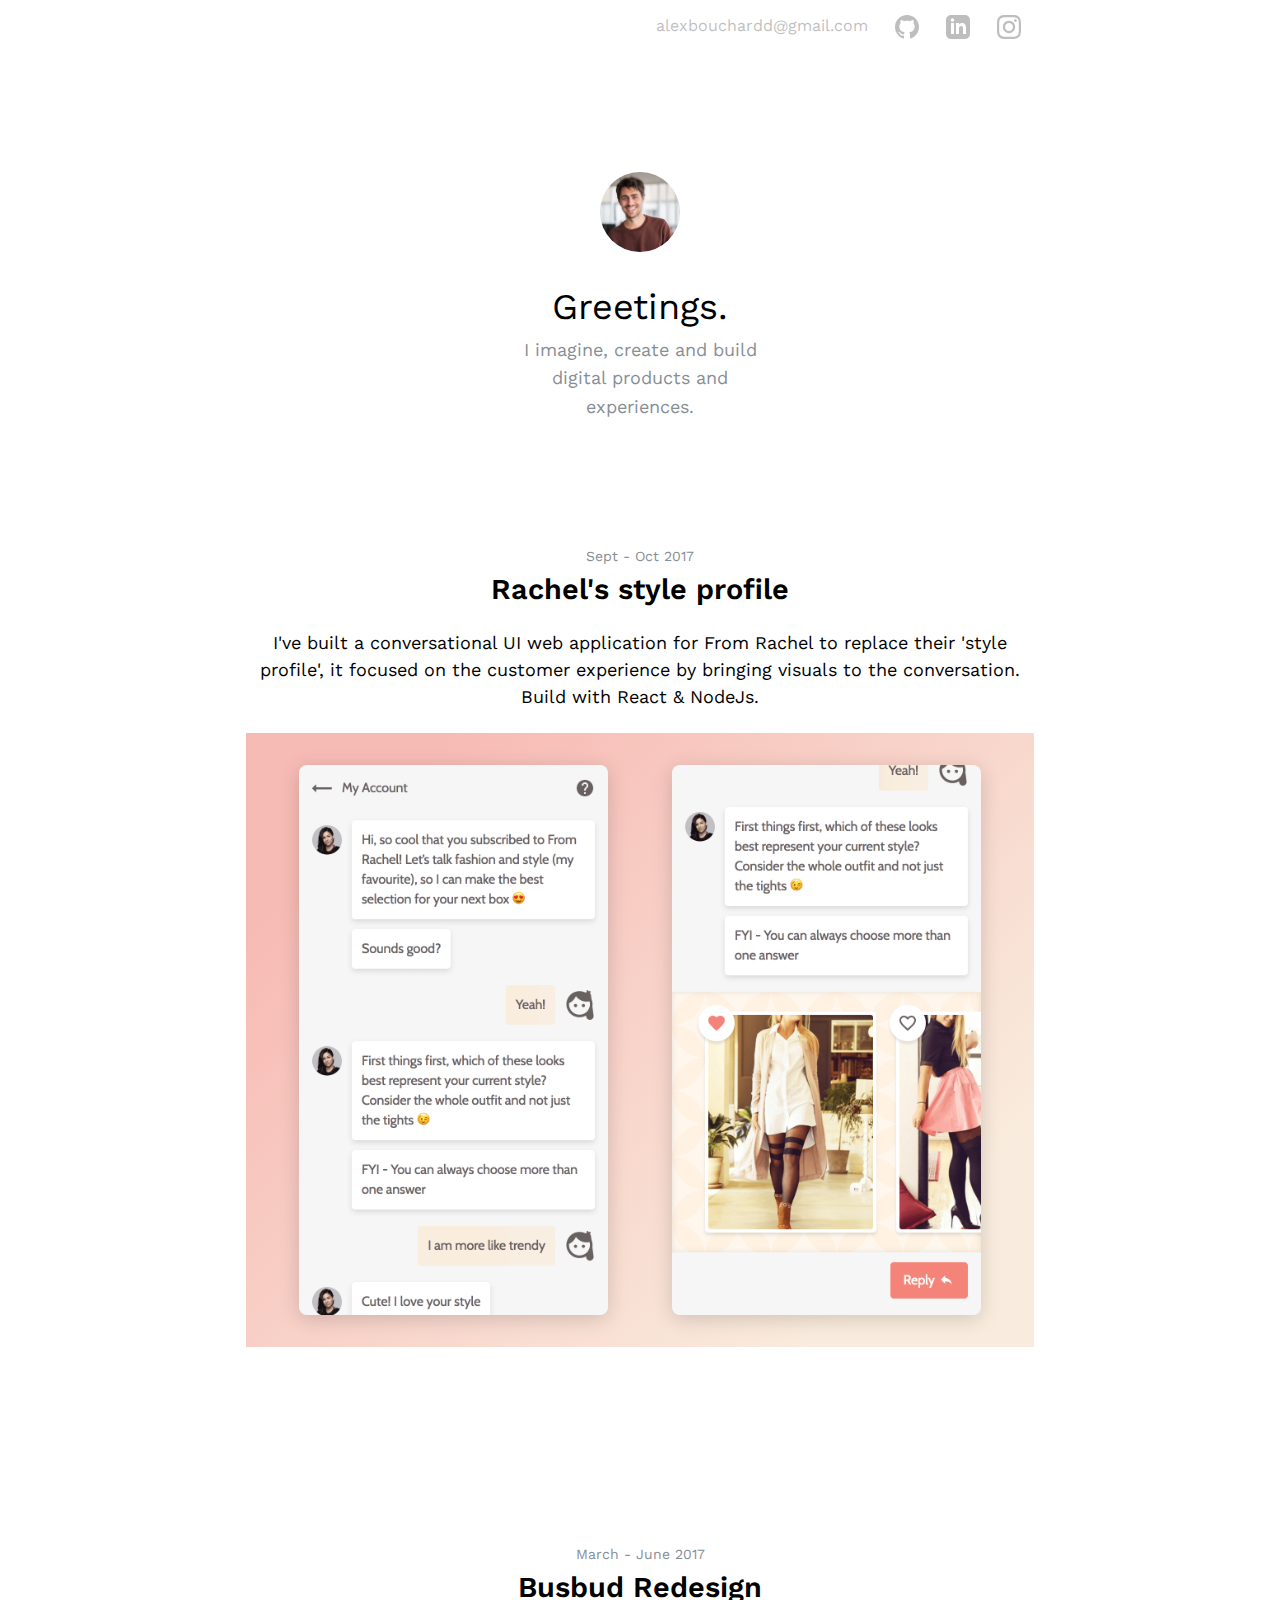
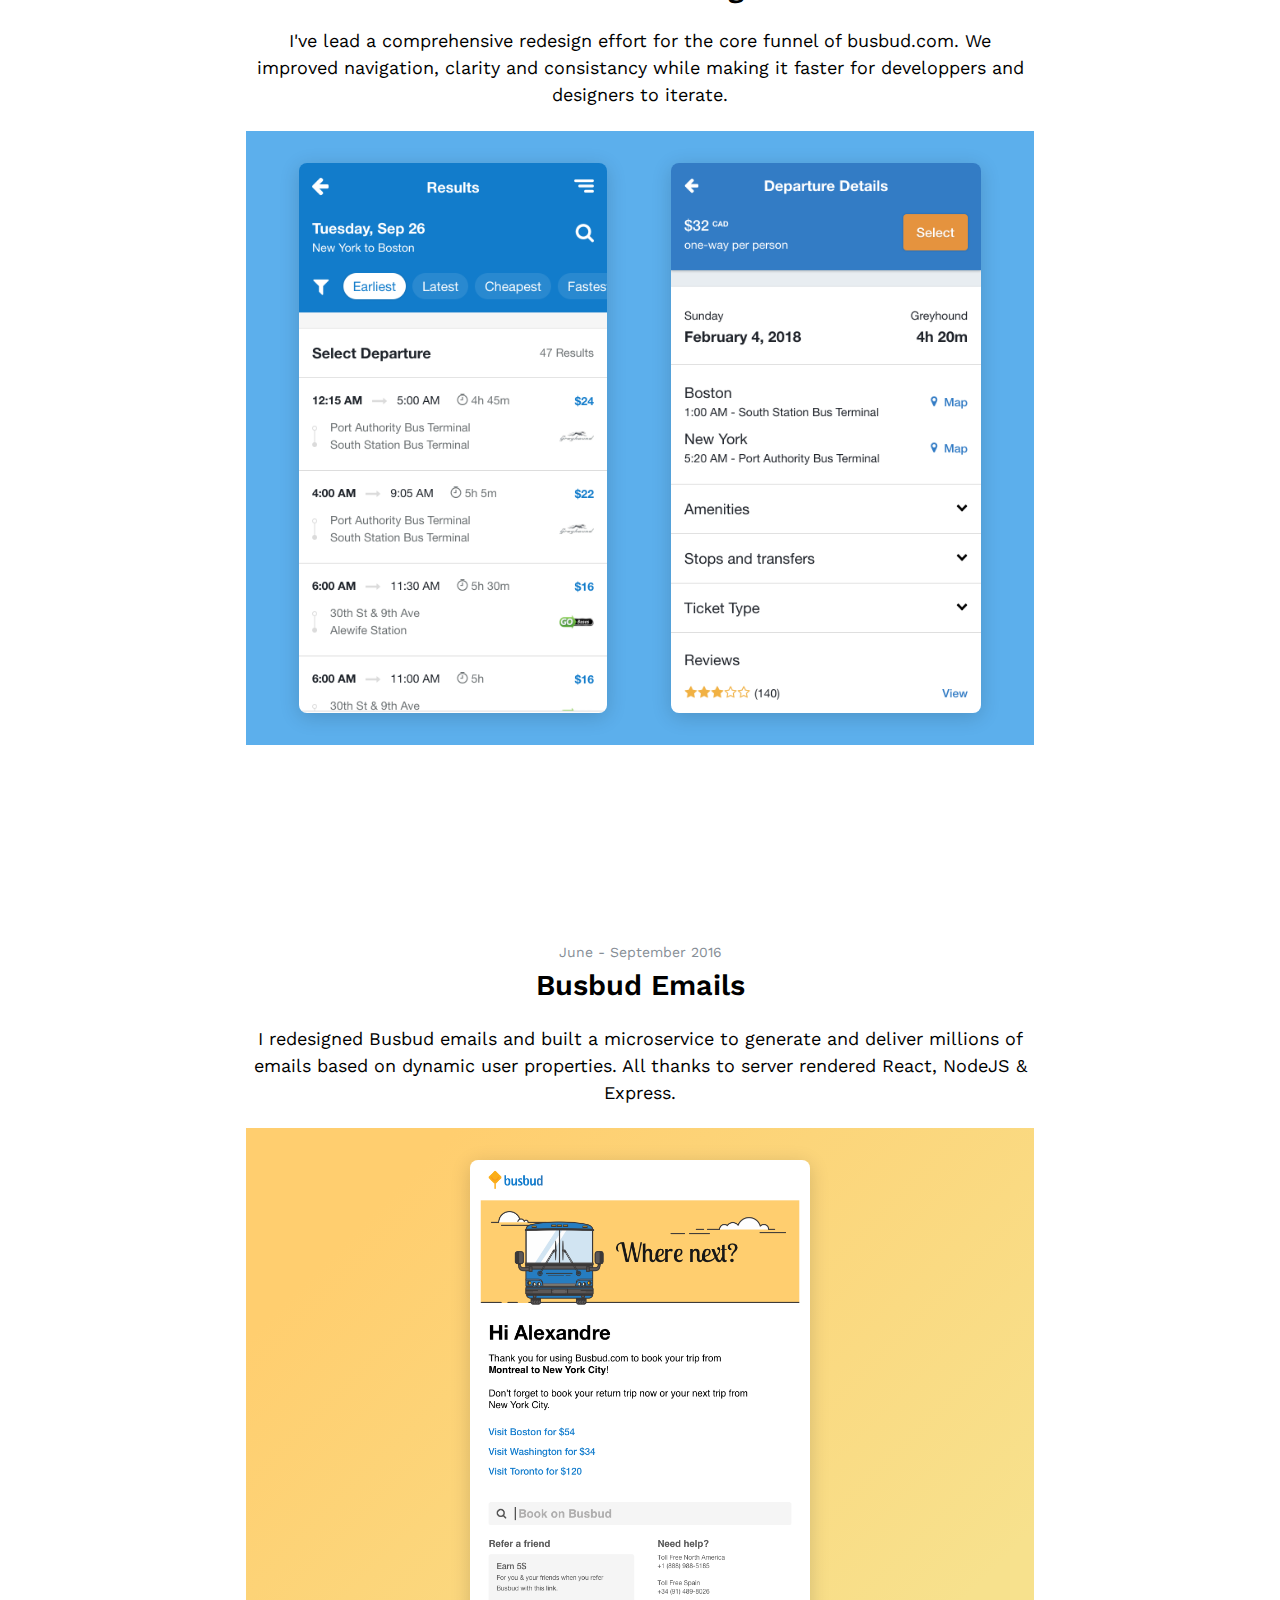
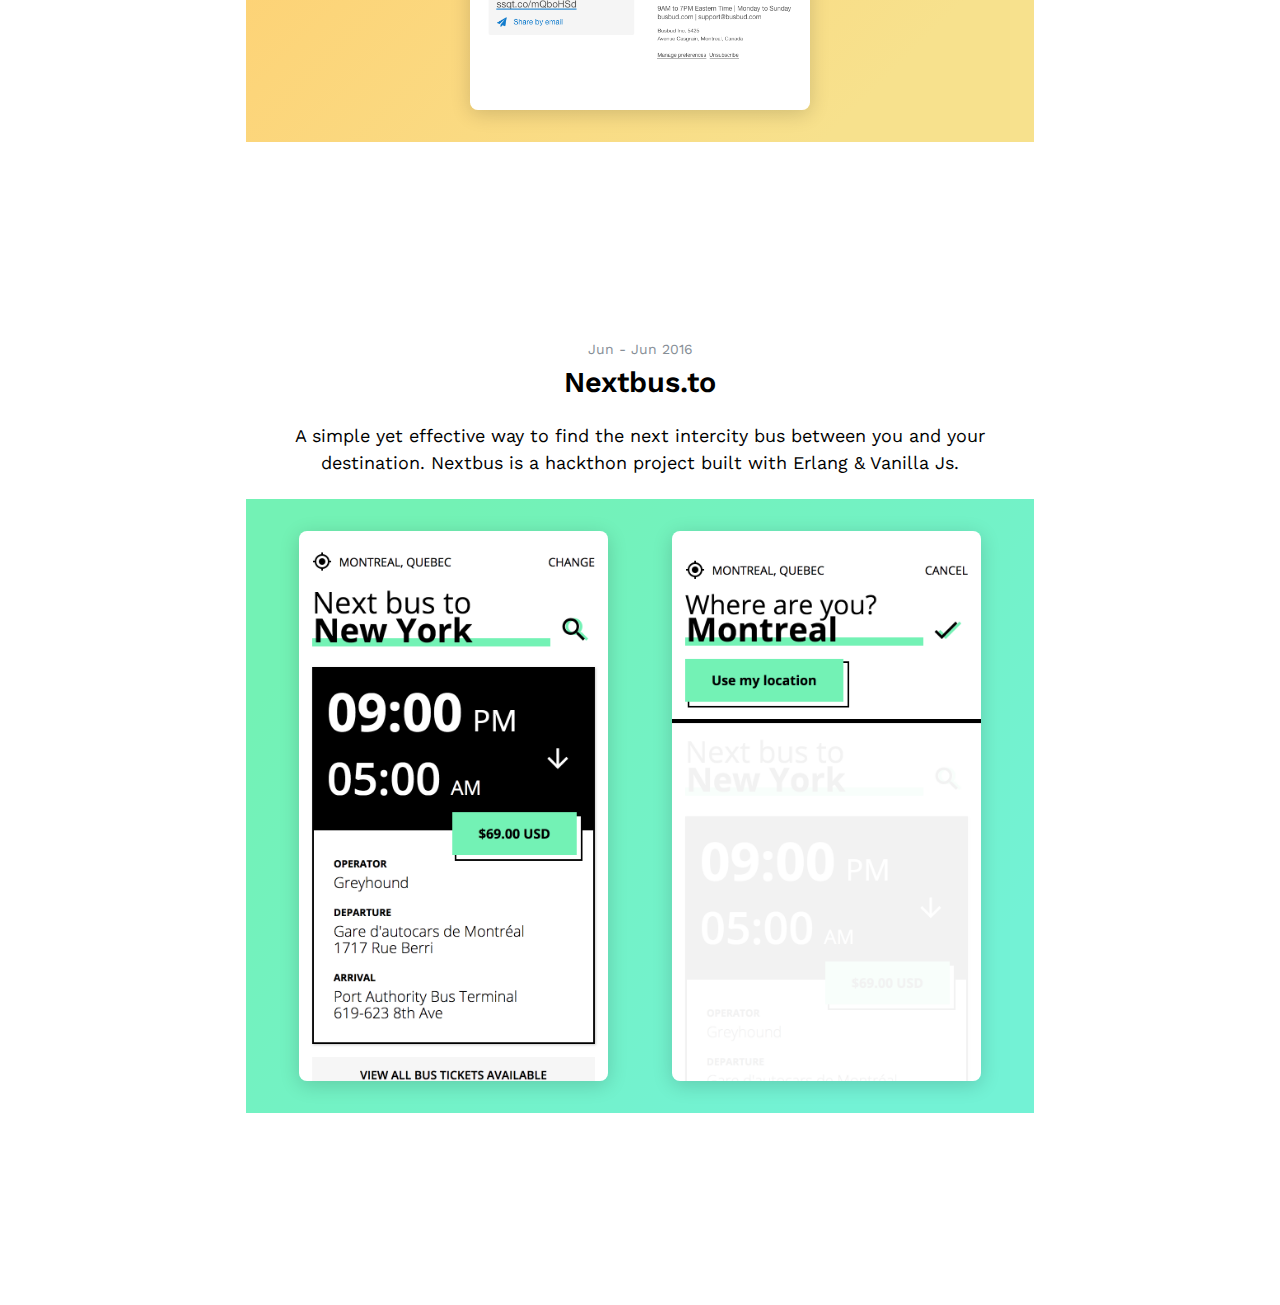
==== commit baf547cd: "Updates" ====
--- a/index.html
+++ b/index.html
@@ -1,10 +1,10 @@
 <!DOCTYPE html>
- <html><head><meta charset="utf-8"/><meta http-equiv="x-ua-compatible" content="ie=edge"/><meta name="viewport" content="width=device-width, initial-scale=1, shrink-to-fit=no"/><link rel="preload" href="/component---src-layouts-index-js-3010fd3db16922624ec7.js" as="script"/><link rel="preload" href="/component---src-pages-index-js-96fe1b613398f501db78.js" as="script"/><link rel="preload" href="/path---index-a2da9aa97793fa0f4d31.js" as="script"/><link rel="preload" href="/app-6d7ca01e371d32d3838b.js" as="script"/><link rel="preload" href="/commons-9e543cbb7620856f33c6.js" as="script"/><script id="webpack-manifest">
+ <html><head><meta charset="utf-8"/><meta http-equiv="x-ua-compatible" content="ie=edge"/><meta name="viewport" content="width=device-width, initial-scale=1, shrink-to-fit=no"/><link rel="preload" href="/component---src-layouts-index-js-3010fd3db16922624ec7.js" as="script"/><link rel="preload" href="/component---src-pages-index-js-e41e688c3b9c15d8be42.js" as="script"/><link rel="preload" href="/path---index-c64486dc1c16c1eb2f96.js" as="script"/><link rel="preload" href="/app-6d7ca01e371d32d3838b.js" as="script"/><link rel="preload" href="/commons-9e543cbb7620856f33c6.js" as="script"/><script id="webpack-manifest">
             //<![CDATA[
-            window.webpackManifest = {"231608221292675":"app-6d7ca01e371d32d3838b.js","107818501498521":"component---src-templates-blog-post-js-4a966bb51a034bce9b6c.js","162898551421021":"component---src-pages-404-js-4503918ea3a16cfcdb75.js","35783957827783":"component---src-pages-index-js-96fe1b613398f501db78.js","60335399758886":"path----557518bd178906f8d58a.js","40251647462364":"path---rachel-style-profile-252cce2c6e98cd4d5174.js","99759139122568":"path---busbud-redesign-94f49288b8ba2e88f1ba.js","254326727457701":"path---busbud-emails-83e35bb645632b43a946.js","78548045760841":"path---nextbus-71ca61bee8c9ed2c3b25.js","254022195166212":"path---404-a0e39f21c11f6a62c5ab.js","142629428675168":"path---index-a2da9aa97793fa0f4d31.js","178698757827068":"path---404-html-a0e39f21c11f6a62c5ab.js","114276838955818":"component---src-layouts-index-js-3010fd3db16922624ec7.js"}
+            window.webpackManifest = {"231608221292675":"app-6d7ca01e371d32d3838b.js","107818501498521":"component---src-templates-blog-post-js-e43860d6d900d2886823.js","162898551421021":"component---src-pages-404-js-4503918ea3a16cfcdb75.js","35783957827783":"component---src-pages-index-js-e41e688c3b9c15d8be42.js","60335399758886":"path----557518bd178906f8d58a.js","40251647462364":"path---rachel-style-profile-cd3abd76b23ddec5b630.js","99759139122568":"path---busbud-redesign-0e23c39d8a2700f9db35.js","254326727457701":"path---busbud-emails-83e35bb645632b43a946.js","78548045760841":"path---nextbus-e81f9207ec65adf640b6.js","254022195166212":"path---404-a0e39f21c11f6a62c5ab.js","142629428675168":"path---index-c64486dc1c16c1eb2f96.js","178698757827068":"path---404-html-a0e39f21c11f6a62c5ab.js","114276838955818":"component---src-layouts-index-js-3010fd3db16922624ec7.js"}
             //]]>
             </script><title data-react-helmet="true">Alex Bouchard - Portfolio</title><link data-react-helmet="true" rel="icon" type="image/ico" href="/static/favicon.921bebd7.ico"/><link data-react-helmet="true" href="https://fonts.googleapis.com/css?family=Work+Sans:400,500,600,700" rel="stylesheet"/><meta data-react-helmet="true" name="description" content="Designer and technologist with a just a tad too much energy."/><script>
   !function(e,t,r){function n(){for(;d[0]&&"loaded"==d[0][f];)c=d.shift(),c[o]=!i.parentNode.insertBefore(c,i)}for(var s,a,c,d=[],i=e.scripts[0],o="onreadystatechange",f="readyState";s=r.shift();)a=e.createElement(t),"async"in i?(a.async=!1,e.head.appendChild(a)):i[f]?(d.push(a),a[o]=n):e.write("<"+t+' src="'+s+'" defer></'+t+">"),a.src=s}(document,"script",[
-  "/commons-9e543cbb7620856f33c6.js","/app-6d7ca01e371d32d3838b.js","/path---index-a2da9aa97793fa0f4d31.js","/component---src-pages-index-js-96fe1b613398f501db78.js","/component---src-layouts-index-js-3010fd3db16922624ec7.js"
+  "/commons-9e543cbb7620856f33c6.js","/app-6d7ca01e371d32d3838b.js","/path---index-c64486dc1c16c1eb2f96.js","/component---src-pages-index-js-e41e688c3b9c15d8be42.js","/component---src-layouts-index-js-3010fd3db16922624ec7.js"
 ])
-  </script><style id="gatsby-inlined-css">*,:after,:before{box-sizing:border-box}html{font-family:sans-serif;line-height:1.15;-webkit-text-size-adjust:100%;-ms-text-size-adjust:100%;-ms-overflow-style:scrollbar;-webkit-tap-highlight-color:transparent}@-ms-viewport{width:device-width}article,aside,dialog,figcaption,figure,footer,header,hgroup,main,nav,section{display:block}body{margin:0;font-family:Work Sans,sans-serif;font-size:1rem;font-weight:400;line-height:1.5;color:#000;text-align:left;background-color:#fff}[tabindex="-1"]:focus{outline:none!important}hr{box-sizing:content-box;height:0;overflow:visible}h1,h2,h3,h4,h5,h6{margin-top:0;margin-bottom:.5rem}p{margin-top:0;margin-bottom:1rem}abbr[data-original-title],abbr[title]{text-decoration:underline;text-decoration:underline dotted;cursor:help;border-bottom:0}address{font-style:normal;line-height:inherit}address,dl,ol,ul{margin-bottom:1rem}dl,ol,ul{margin-top:0}ol ol,ol ul,ul ol,ul ul{margin-bottom:0}dt{font-weight:700}dd{margin-bottom:.5rem;margin-left:0}blockquote{margin:0 0 1rem}dfn{font-style:italic}b,strong{font-weight:bolder}small{font-size:80%}sub,sup{position:relative;font-size:75%;line-height:0;vertical-align:baseline}sub{bottom:-.25em}sup{top:-.5em}a{color:#007bff;text-decoration:none;background-color:transparent;-webkit-text-decoration-skip:objects}a:hover{color:#0056b3;text-decoration:underline}a:not([href]):not([tabindex]),a:not([href]):not([tabindex]):focus,a:not([href]):not([tabindex]):hover{color:inherit;text-decoration:none}a:not([href]):not([tabindex]):focus{outline:0}code,kbd,pre,samp{font-family:monospace,monospace;font-size:1em}pre{margin-top:0;margin-bottom:1rem;overflow:auto}figure{margin:0 0 1rem}img{vertical-align:middle;border-style:none}svg:not(:root){overflow:hidden}[role=button],a,area,button,input,label,select,summary,textarea{touch-action:manipulation}table{border-collapse:collapse}caption{padding-top:.75rem;padding-bottom:.75rem;color:#868e96;text-align:left;caption-side:bottom}th{text-align:inherit}label{display:inline-block;margin-bottom:.5rem}button:focus{outline:1px dotted;outline:5px auto -webkit-focus-ring-color}button,input,optgroup,select,textarea{margin:0;font-family:inherit;font-size:inherit;line-height:inherit}button,input{overflow:visible}button,select{text-transform:none}[type=reset],[type=submit],button,html [type=button]{-webkit-appearance:button}[type=button]::-moz-focus-inner,[type=reset]::-moz-focus-inner,[type=submit]::-moz-focus-inner,button::-moz-focus-inner{padding:0;border-style:none}input[type=checkbox],input[type=radio]{box-sizing:border-box;padding:0}input[type=date],input[type=datetime-local],input[type=month],input[type=time]{-webkit-appearance:listbox}textarea{overflow:auto;resize:vertical}fieldset{min-width:0;padding:0;margin:0;border:0}legend{display:block;width:100%;max-width:100%;padding:0;margin-bottom:.5rem;font-size:1.5rem;line-height:inherit;color:inherit;white-space:normal}progress{vertical-align:baseline}[type=number]::-webkit-inner-spin-button,[type=number]::-webkit-outer-spin-button{height:auto}[type=search]{outline-offset:-2px;-webkit-appearance:none}[type=search]::-webkit-search-cancel-button,[type=search]::-webkit-search-decoration{-webkit-appearance:none}::-webkit-file-upload-button{font:inherit;-webkit-appearance:button}output{display:inline-block}summary{display:list-item}template{display:none}[hidden]{display:none!important}.container{margin-right:auto;margin-left:auto;padding-right:16px;padding-left:16px;width:100%}@media (min-width:576px){.container{max-width:540px}}@media (min-width:768px){.container{max-width:720px}}@media (min-width:992px){.container{max-width:960px}}@media (min-width:1200px){.container{max-width:1140px}}.container-fluid{margin-right:auto;margin-left:auto;padding-right:16px;padding-left:16px;width:100%}.row{display:flex;flex-wrap:wrap;margin-right:-16px;margin-left:-16px}.no-gutters{margin-right:0;margin-left:0}.no-gutters>.col,.no-gutters>[class*=col-]{padding-right:0;padding-left:0}.col,.col-1,.col-2,.col-3,.col-4,.col-5,.col-6,.col-7,.col-8,.col-9,.col-10,.col-11,.col-12,.col-auto,.col-lg,.col-lg-1,.col-lg-2,.col-lg-3,.col-lg-4,.col-lg-5,.col-lg-6,.col-lg-7,.col-lg-8,.col-lg-9,.col-lg-10,.col-lg-11,.col-lg-12,.col-lg-auto,.col-md,.col-md-1,.col-md-2,.col-md-3,.col-md-4,.col-md-5,.col-md-6,.col-md-7,.col-md-8,.col-md-9,.col-md-10,.col-md-11,.col-md-12,.col-md-auto,.col-sm,.col-sm-1,.col-sm-2,.col-sm-3,.col-sm-4,.col-sm-5,.col-sm-6,.col-sm-7,.col-sm-8,.col-sm-9,.col-sm-10,.col-sm-11,.col-sm-12,.col-sm-auto,.col-xl,.col-xl-1,.col-xl-2,.col-xl-3,.col-xl-4,.col-xl-5,.col-xl-6,.col-xl-7,.col-xl-8,.col-xl-9,.col-xl-10,.col-xl-11,.col-xl-12,.col-xl-auto{position:relative;width:100%;min-height:1px;padding-right:16px;padding-left:16px}.col{flex-basis:0;flex-grow:1;max-width:100%}.col-auto{flex:0 0 auto;width:auto;max-width:none}.col-1{flex:0 0 8.33333333%;max-width:8.33333333%}.col-2{flex:0 0 16.66666667%;max-width:16.66666667%}.col-3{flex:0 0 25%;max-width:25%}.col-4{flex:0 0 33.33333333%;max-width:33.33333333%}.col-5{flex:0 0 41.66666667%;max-width:41.66666667%}.col-6{flex:0 0 50%;max-width:50%}.col-7{flex:0 0 58.33333333%;max-width:58.33333333%}.col-8{flex:0 0 66.66666667%;max-width:66.66666667%}.col-9{flex:0 0 75%;max-width:75%}.col-10{flex:0 0 83.33333333%;max-width:83.33333333%}.col-11{flex:0 0 91.66666667%;max-width:91.66666667%}.col-12{flex:0 0 100%;max-width:100%}.order-1{order:1}.order-2{order:2}.order-3{order:3}.order-4{order:4}.order-5{order:5}.order-6{order:6}.order-7{order:7}.order-8{order:8}.order-9{order:9}.order-10{order:10}.order-11{order:11}.order-12{order:12}@media (min-width:576px){.col-sm{flex-basis:0;flex-grow:1;max-width:100%}.col-sm-auto{flex:0 0 auto;width:auto;max-width:none}.col-sm-1{flex:0 0 8.33333333%;max-width:8.33333333%}.col-sm-2{flex:0 0 16.66666667%;max-width:16.66666667%}.col-sm-3{flex:0 0 25%;max-width:25%}.col-sm-4{flex:0 0 33.33333333%;max-width:33.33333333%}.col-sm-5{flex:0 0 41.66666667%;max-width:41.66666667%}.col-sm-6{flex:0 0 50%;max-width:50%}.col-sm-7{flex:0 0 58.33333333%;max-width:58.33333333%}.col-sm-8{flex:0 0 66.66666667%;max-width:66.66666667%}.col-sm-9{flex:0 0 75%;max-width:75%}.col-sm-10{flex:0 0 83.33333333%;max-width:83.33333333%}.col-sm-11{flex:0 0 91.66666667%;max-width:91.66666667%}.col-sm-12{flex:0 0 100%;max-width:100%}.order-sm-1{order:1}.order-sm-2{order:2}.order-sm-3{order:3}.order-sm-4{order:4}.order-sm-5{order:5}.order-sm-6{order:6}.order-sm-7{order:7}.order-sm-8{order:8}.order-sm-9{order:9}.order-sm-10{order:10}.order-sm-11{order:11}.order-sm-12{order:12}}@media (min-width:768px){.col-md{flex-basis:0;flex-grow:1;max-width:100%}.col-md-auto{flex:0 0 auto;width:auto;max-width:none}.col-md-1{flex:0 0 8.33333333%;max-width:8.33333333%}.col-md-2{flex:0 0 16.66666667%;max-width:16.66666667%}.col-md-3{flex:0 0 25%;max-width:25%}.col-md-4{flex:0 0 33.33333333%;max-width:33.33333333%}.col-md-5{flex:0 0 41.66666667%;max-width:41.66666667%}.col-md-6{flex:0 0 50%;max-width:50%}.col-md-7{flex:0 0 58.33333333%;max-width:58.33333333%}.col-md-8{flex:0 0 66.66666667%;max-width:66.66666667%}.col-md-9{flex:0 0 75%;max-width:75%}.col-md-10{flex:0 0 83.33333333%;max-width:83.33333333%}.col-md-11{flex:0 0 91.66666667%;max-width:91.66666667%}.col-md-12{flex:0 0 100%;max-width:100%}.order-md-1{order:1}.order-md-2{order:2}.order-md-3{order:3}.order-md-4{order:4}.order-md-5{order:5}.order-md-6{order:6}.order-md-7{order:7}.order-md-8{order:8}.order-md-9{order:9}.order-md-10{order:10}.order-md-11{order:11}.order-md-12{order:12}}@media (min-width:992px){.col-lg{flex-basis:0;flex-grow:1;max-width:100%}.col-lg-auto{flex:0 0 auto;width:auto;max-width:none}.col-lg-1{flex:0 0 8.33333333%;max-width:8.33333333%}.col-lg-2{flex:0 0 16.66666667%;max-width:16.66666667%}.col-lg-3{flex:0 0 25%;max-width:25%}.col-lg-4{flex:0 0 33.33333333%;max-width:33.33333333%}.col-lg-5{flex:0 0 41.66666667%;max-width:41.66666667%}.col-lg-6{flex:0 0 50%;max-width:50%}.col-lg-7{flex:0 0 58.33333333%;max-width:58.33333333%}.col-lg-8{flex:0 0 66.66666667%;max-width:66.66666667%}.col-lg-9{flex:0 0 75%;max-width:75%}.col-lg-10{flex:0 0 83.33333333%;max-width:83.33333333%}.col-lg-11{flex:0 0 91.66666667%;max-width:91.66666667%}.col-lg-12{flex:0 0 100%;max-width:100%}.order-lg-1{order:1}.order-lg-2{order:2}.order-lg-3{order:3}.order-lg-4{order:4}.order-lg-5{order:5}.order-lg-6{order:6}.order-lg-7{order:7}.order-lg-8{order:8}.order-lg-9{order:9}.order-lg-10{order:10}.order-lg-11{order:11}.order-lg-12{order:12}}@media (min-width:1200px){.col-xl{flex-basis:0;flex-grow:1;max-width:100%}.col-xl-auto{flex:0 0 auto;width:auto;max-width:none}.col-xl-1{flex:0 0 8.33333333%;max-width:8.33333333%}.col-xl-2{flex:0 0 16.66666667%;max-width:16.66666667%}.col-xl-3{flex:0 0 25%;max-width:25%}.col-xl-4{flex:0 0 33.33333333%;max-width:33.33333333%}.col-xl-5{flex:0 0 41.66666667%;max-width:41.66666667%}.col-xl-6{flex:0 0 50%;max-width:50%}.col-xl-7{flex:0 0 58.33333333%;max-width:58.33333333%}.col-xl-8{flex:0 0 66.66666667%;max-width:66.66666667%}.col-xl-9{flex:0 0 75%;max-width:75%}.col-xl-10{flex:0 0 83.33333333%;max-width:83.33333333%}.col-xl-11{flex:0 0 91.66666667%;max-width:91.66666667%}.col-xl-12{flex:0 0 100%;max-width:100%}.order-xl-1{order:1}.order-xl-2{order:2}.order-xl-3{order:3}.order-xl-4{order:4}.order-xl-5{order:5}.order-xl-6{order:6}.order-xl-7{order:7}.order-xl-8{order:8}.order-xl-9{order:9}.order-xl-10{order:10}.order-xl-11{order:11}.order-xl-12{order:12}}.btn{display:inline-block;font-weight:400;text-align:center;white-space:nowrap;vertical-align:middle;user-select:none;border:1px solid transparent;padding:.75rem 1rem;font-size:1rem;line-height:1.25;border-radius:.25rem;transition:background-color .15s ease-in-out,border-color .15s ease-in-out,box-shadow .15s ease-in-out}.btn:focus,.btn:hover{text-decoration:none}.btn.focus,.btn:focus{outline:0;box-shadow:none}.btn.disabled,.btn:disabled{opacity:.65;box-shadow:none}.btn.active,.btn:active{background-image:none;box-shadow:none,none}a.btn.disabled,fieldset[disabled] a.btn{pointer-events:none}.btn-primary{color:#fff;background-color:#007bff;border-color:#007bff;box-shadow:none}.btn-primary:hover{color:#fff;background-color:#0069d9;border-color:#0062cc}.btn-primary.focus,.btn-primary:focus{box-shadow:none,0 0 0 3px rgba(0,123,255,.5)}.btn-primary.disabled,.btn-primary:disabled{background-color:#007bff;border-color:#007bff}.btn-primary.active,.btn-primary:active,.show>.btn-primary.dropdown-toggle{background-color:#0069d9;background-image:none;border-color:#0062cc;box-shadow:none}.btn-secondary{color:#fff;background-color:#868e96;border-color:#868e96;box-shadow:none}.btn-secondary:hover{color:#fff;background-color:#727b84;border-color:#6c757d}.btn-secondary.focus,.btn-secondary:focus{box-shadow:none,0 0 0 3px hsla(210,7%,56%,.5)}.btn-secondary.disabled,.btn-secondary:disabled{background-color:#868e96;border-color:#868e96}.btn-secondary.active,.btn-secondary:active,.show>.btn-secondary.dropdown-toggle{background-color:#727b84;background-image:none;border-color:#6c757d;box-shadow:none}.btn-success{color:#fff;background-color:#28a745;border-color:#28a745;box-shadow:none}.btn-success:hover{color:#fff;background-color:#218838;border-color:#1e7e34}.btn-success.focus,.btn-success:focus{box-shadow:none,0 0 0 3px rgba(40,167,69,.5)}.btn-success.disabled,.btn-success:disabled{background-color:#28a745;border-color:#28a745}.btn-success.active,.btn-success:active,.show>.btn-success.dropdown-toggle{background-color:#218838;background-image:none;border-color:#1e7e34;box-shadow:none}.btn-info{color:#fff;background-color:#17a2b8;border-color:#17a2b8;box-shadow:none}.btn-info:hover{color:#fff;background-color:#138496;border-color:#117a8b}.btn-info.focus,.btn-info:focus{box-shadow:none,0 0 0 3px rgba(23,162,184,.5)}.btn-info.disabled,.btn-info:disabled{background-color:#17a2b8;border-color:#17a2b8}.btn-info.active,.btn-info:active,.show>.btn-info.dropdown-toggle{background-color:#138496;background-image:none;border-color:#117a8b;box-shadow:none}.btn-warning{color:#111;background-color:#ffc107;border-color:#ffc107;box-shadow:none}.btn-warning:hover{color:#111;background-color:#e0a800;border-color:#d39e00}.btn-warning.focus,.btn-warning:focus{box-shadow:none,0 0 0 3px rgba(255,193,7,.5)}.btn-warning.disabled,.btn-warning:disabled{background-color:#ffc107;border-color:#ffc107}.btn-warning.active,.btn-warning:active,.show>.btn-warning.dropdown-toggle{background-color:#e0a800;background-image:none;border-color:#d39e00;box-shadow:none}.btn-danger{color:#fff;background-color:#dc3545;border-color:#dc3545;box-shadow:none}.btn-danger:hover{color:#fff;background-color:#c82333;border-color:#bd2130}.btn-danger.focus,.btn-danger:focus{box-shadow:none,0 0 0 3px rgba(220,53,69,.5)}.btn-danger.disabled,.btn-danger:disabled{background-color:#dc3545;border-color:#dc3545}.btn-danger.active,.btn-danger:active,.show>.btn-danger.dropdown-toggle{background-color:#c82333;background-image:none;border-color:#bd2130;box-shadow:none}.btn-light{color:#111;background-color:#f7f7f7;border-color:#f7f7f7;box-shadow:none}.btn-light:hover{color:#111;background-color:#e4e4e4;border-color:#dedddd}.btn-light.focus,.btn-light:focus{box-shadow:none,0 0 0 3px hsla(0,0%,97%,.5)}.btn-light.disabled,.btn-light:disabled{background-color:#f7f7f7;border-color:#f7f7f7}.btn-light.active,.btn-light:active,.show>.btn-light.dropdown-toggle{background-color:#e4e4e4;background-image:none;border-color:#dedddd;box-shadow:none}.btn-dark{color:#fff;background-color:#68615f;border-color:#68615f;box-shadow:none}.btn-dark:hover{color:#fff;background-color:#544e4d;border-color:#4d4847}.btn-dark.focus,.btn-dark:focus{box-shadow:none,0 0 0 3px rgba(104,97,95,.5)}.btn-dark.disabled,.btn-dark:disabled{background-color:#68615f;border-color:#68615f}.btn-dark.active,.btn-dark:active,.show>.btn-dark.dropdown-toggle{background-color:#544e4d;background-image:none;border-color:#4d4847;box-shadow:none}.btn-white{color:#111;background-color:#fff;border-color:#fff;box-shadow:none}.btn-white:hover{color:#111;background-color:#ececec;border-color:#e6e5e5}.btn-white.focus,.btn-white:focus{box-shadow:none,0 0 0 3px hsla(0,0%,100%,.5)}.btn-white.disabled,.btn-white:disabled{background-color:#fff;border-color:#fff}.btn-white.active,.btn-white:active,.show>.btn-white.dropdown-toggle{background-color:#ececec;background-image:none;border-color:#e6e5e5;box-shadow:none}.btn-outline-primary{color:#007bff;background-color:transparent;background-image:none;border-color:#007bff}.btn-outline-primary:hover{color:#fff;background-color:#007bff;border-color:#007bff}.btn-outline-primary.focus,.btn-outline-primary:focus{box-shadow:0 0 0 3px rgba(0,123,255,.5)}.btn-outline-primary.disabled,.btn-outline-primary:disabled{color:#007bff;background-color:transparent}.btn-outline-primary.active,.btn-outline-primary:active,.show>.btn-outline-primary.dropdown-toggle{color:#fff;background-color:#007bff;border-color:#007bff}.btn-outline-secondary{color:#868e96;background-color:transparent;background-image:none;border-color:#868e96}.btn-outline-secondary:hover{color:#fff;background-color:#868e96;border-color:#868e96}.btn-outline-secondary.focus,.btn-outline-secondary:focus{box-shadow:0 0 0 3px hsla(210,7%,56%,.5)}.btn-outline-secondary.disabled,.btn-outline-secondary:disabled{color:#868e96;background-color:transparent}.btn-outline-secondary.active,.btn-outline-secondary:active,.show>.btn-outline-secondary.dropdown-toggle{color:#fff;background-color:#868e96;border-color:#868e96}.btn-outline-success{color:#28a745;background-color:transparent;background-image:none;border-color:#28a745}.btn-outline-success:hover{color:#fff;background-color:#28a745;border-color:#28a745}.btn-outline-success.focus,.btn-outline-success:focus{box-shadow:0 0 0 3px rgba(40,167,69,.5)}.btn-outline-success.disabled,.btn-outline-success:disabled{color:#28a745;background-color:transparent}.btn-outline-success.active,.btn-outline-success:active,.show>.btn-outline-success.dropdown-toggle{color:#fff;background-color:#28a745;border-color:#28a745}.btn-outline-info{color:#17a2b8;background-color:transparent;background-image:none;border-color:#17a2b8}.btn-outline-info:hover{color:#fff;background-color:#17a2b8;border-color:#17a2b8}.btn-outline-info.focus,.btn-outline-info:focus{box-shadow:0 0 0 3px rgba(23,162,184,.5)}.btn-outline-info.disabled,.btn-outline-info:disabled{color:#17a2b8;background-color:transparent}.btn-outline-info.active,.btn-outline-info:active,.show>.btn-outline-info.dropdown-toggle{color:#fff;background-color:#17a2b8;border-color:#17a2b8}.btn-outline-warning{color:#ffc107;background-color:transparent;background-image:none;border-color:#ffc107}.btn-outline-warning:hover{color:#fff;background-color:#ffc107;border-color:#ffc107}.btn-outline-warning.focus,.btn-outline-warning:focus{box-shadow:0 0 0 3px rgba(255,193,7,.5)}.btn-outline-warning.disabled,.btn-outline-warning:disabled{color:#ffc107;background-color:transparent}.btn-outline-warning.active,.btn-outline-warning:active,.show>.btn-outline-warning.dropdown-toggle{color:#fff;background-color:#ffc107;border-color:#ffc107}.btn-outline-danger{color:#dc3545;background-color:transparent;background-image:none;border-color:#dc3545}.btn-outline-danger:hover{color:#fff;background-color:#dc3545;border-color:#dc3545}.btn-outline-danger.focus,.btn-outline-danger:focus{box-shadow:0 0 0 3px rgba(220,53,69,.5)}.btn-outline-danger.disabled,.btn-outline-danger:disabled{color:#dc3545;background-color:transparent}.btn-outline-danger.active,.btn-outline-danger:active,.show>.btn-outline-danger.dropdown-toggle{color:#fff;background-color:#dc3545;border-color:#dc3545}.btn-outline-light{color:#f7f7f7;background-color:transparent;background-image:none;border-color:#f7f7f7}.btn-outline-light:hover{color:#fff;background-color:#f7f7f7;border-color:#f7f7f7}.btn-outline-light.focus,.btn-outline-light:focus{box-shadow:0 0 0 3px hsla(0,0%,97%,.5)}.btn-outline-light.disabled,.btn-outline-light:disabled{color:#f7f7f7;background-color:transparent}.btn-outline-light.active,.btn-outline-light:active,.show>.btn-outline-light.dropdown-toggle{color:#fff;background-color:#f7f7f7;border-color:#f7f7f7}.btn-outline-dark{color:#68615f;background-color:transparent;background-image:none;border-color:#68615f}.btn-outline-dark:hover{color:#fff;background-color:#68615f;border-color:#68615f}.btn-outline-dark.focus,.btn-outline-dark:focus{box-shadow:0 0 0 3px rgba(104,97,95,.5)}.btn-outline-dark.disabled,.btn-outline-dark:disabled{color:#68615f;background-color:transparent}.btn-outline-dark.active,.btn-outline-dark:active,.show>.btn-outline-dark.dropdown-toggle{color:#fff;background-color:#68615f;border-color:#68615f}.btn-outline-white{color:#fff;background-color:transparent;background-image:none;border-color:#fff}.btn-outline-white:hover{color:#fff;background-color:#fff;border-color:#fff}.btn-outline-white.focus,.btn-outline-white:focus{box-shadow:0 0 0 3px hsla(0,0%,100%,.5)}.btn-outline-white.disabled,.btn-outline-white:disabled{color:#fff;background-color:transparent}.btn-outline-white.active,.btn-outline-white:active,.show>.btn-outline-white.dropdown-toggle{color:#fff;background-color:#fff;border-color:#fff}.btn-link{font-weight:400;color:#007bff;border-radius:0}.btn-link,.btn-link.active,.btn-link:active,.btn-link:disabled{background-color:transparent;box-shadow:none}.btn-link,.btn-link:active,.btn-link:focus{border-color:transparent;box-shadow:none}.btn-link:hover{border-color:transparent}.btn-link:focus,.btn-link:hover{color:#0056b3;text-decoration:underline;background-color:transparent}.btn-link:disabled{color:#868e96}.btn-link:disabled:focus,.btn-link:disabled:hover{text-decoration:none}.btn-lg{padding:.5rem 1rem;font-size:1.125rem;line-height:1.5;border-radius:.5rem}.btn-sm{padding:.25rem .5rem;font-size:.875rem;line-height:1.5;border-radius:0 .125rem}.btn-block{display:block;width:100%}.btn-block+.btn-block{margin-top:.5rem}input[type=button].btn-block,input[type=reset].btn-block,input[type=submit].btn-block{width:100%}.fade{opacity:0;transition:opacity .15s linear}.fade.show{opacity:1}.collapse{display:none}.collapse.show{display:block}tr.collapse.show{display:table-row}tbody.collapse.show{display:table-row-group}.collapsing{position:relative;height:0;overflow:hidden;transition:height .35s ease}.align-baseline{vertical-align:baseline!important}.align-top{vertical-align:top!important}.align-middle{vertical-align:middle!important}.align-bottom{vertical-align:bottom!important}.align-text-bottom{vertical-align:text-bottom!important}.align-text-top{vertical-align:text-top!important}.bg-primary{background-color:#007bff!important}a.bg-primary:focus,a.bg-primary:hover{background-color:#0062cc!important}.bg-secondary{background-color:#868e96!important}a.bg-secondary:focus,a.bg-secondary:hover{background-color:#6c757d!important}.bg-success{background-color:#28a745!important}a.bg-success:focus,a.bg-success:hover{background-color:#1e7e34!important}.bg-info{background-color:#17a2b8!important}a.bg-info:focus,a.bg-info:hover{background-color:#117a8b!important}.bg-warning{background-color:#ffc107!important}a.bg-warning:focus,a.bg-warning:hover{background-color:#d39e00!important}.bg-danger{background-color:#dc3545!important}a.bg-danger:focus,a.bg-danger:hover{background-color:#bd2130!important}.bg-light{background-color:#f7f7f7!important}a.bg-light:focus,a.bg-light:hover{background-color:#dedddd!important}.bg-dark{background-color:#68615f!important}a.bg-dark:focus,a.bg-dark:hover{background-color:#4d4847!important}a.bg-white:focus,a.bg-white:hover{background-color:#e6e5e5!important}.bg-white{background-color:#fff!important}.bg-transparent{background-color:transparent!important}.border{border:1px solid #e9ecef!important}.border-0{border:0!important}.border-top-0{border-top:0!important}.border-right-0{border-right:0!important}.border-bottom-0{border-bottom:0!important}.border-left-0{border-left:0!important}.border-primary{border-color:#007bff!important}.border-secondary{border-color:#868e96!important}.border-success{border-color:#28a745!important}.border-info{border-color:#17a2b8!important}.border-warning{border-color:#ffc107!important}.border-danger{border-color:#dc3545!important}.border-light{border-color:#f7f7f7!important}.border-dark{border-color:#68615f!important}.border-white{border-color:#fff!important}.rounded{border-radius:.25rem!important}.rounded-top{border-top-left-radius:.25rem!important}.rounded-right,.rounded-top{border-top-right-radius:.25rem!important}.rounded-bottom,.rounded-right{border-bottom-right-radius:.25rem!important}.rounded-bottom,.rounded-left{border-bottom-left-radius:.25rem!important}.rounded-left{border-top-left-radius:.25rem!important}.rounded-circle{border-radius:50%}.rounded-0{border-radius:0}.clearfix:after{display:block;clear:both;content:""}.d-none{display:none!important}.d-inline{display:inline!important}.d-inline-block{display:inline-block!important}.d-block{display:block!important}.d-table{display:table!important}.d-table-cell{display:table-cell!important}.d-flex{display:flex!important}.d-inline-flex{display:inline-flex!important}@media (min-width:576px){.d-sm-none{display:none!important}.d-sm-inline{display:inline!important}.d-sm-inline-block{display:inline-block!important}.d-sm-block{display:block!important}.d-sm-table{display:table!important}.d-sm-table-cell{display:table-cell!important}.d-sm-flex{display:flex!important}.d-sm-inline-flex{display:inline-flex!important}}@media (min-width:768px){.d-md-none{display:none!important}.d-md-inline{display:inline!important}.d-md-inline-block{display:inline-block!important}.d-md-block{display:block!important}.d-md-table{display:table!important}.d-md-table-cell{display:table-cell!important}.d-md-flex{display:flex!important}.d-md-inline-flex{display:inline-flex!important}}@media (min-width:992px){.d-lg-none{display:none!important}.d-lg-inline{display:inline!important}.d-lg-inline-block{display:inline-block!important}.d-lg-block{display:block!important}.d-lg-table{display:table!important}.d-lg-table-cell{display:table-cell!important}.d-lg-flex{display:flex!important}.d-lg-inline-flex{display:inline-flex!important}}@media (min-width:1200px){.d-xl-none{display:none!important}.d-xl-inline{display:inline!important}.d-xl-inline-block{display:inline-block!important}.d-xl-block{display:block!important}.d-xl-table{display:table!important}.d-xl-table-cell{display:table-cell!important}.d-xl-flex{display:flex!important}.d-xl-inline-flex{display:inline-flex!important}}.d-print-block{display:none!important}@media print{.d-print-block{display:block!important}}.d-print-inline{display:none!important}@media print{.d-print-inline{display:inline!important}}.d-print-inline-block{display:none!important}@media print{.d-print-inline-block{display:inline-block!important}}@media print{.d-print-none{display:none!important}}.embed-responsive{position:relative;display:block;width:100%;padding:0;overflow:hidden}.embed-responsive:before{display:block;content:""}.embed-responsive .embed-responsive-item,.embed-responsive embed,.embed-responsive iframe,.embed-responsive object,.embed-responsive video{position:absolute;top:0;bottom:0;left:0;width:100%;height:100%;border:0}.embed-responsive-21by9:before{padding-top:42.85714286%}.embed-responsive-16by9:before{padding-top:56.25%}.embed-responsive-4by3:before{padding-top:75%}.embed-responsive-1by1:before{padding-top:100%}.flex-row{flex-direction:row!important}.flex-column{flex-direction:column!important}.flex-row-reverse{flex-direction:row-reverse!important}.flex-column-reverse{flex-direction:column-reverse!important}.flex-wrap{flex-wrap:wrap!important}.flex-nowrap{flex-wrap:nowrap!important}.flex-wrap-reverse{flex-wrap:wrap-reverse!important}.justify-content-start{justify-content:flex-start!important}.justify-content-end{justify-content:flex-end!important}.justify-content-center{justify-content:center!important}.justify-content-between{justify-content:space-between!important}.justify-content-around{justify-content:space-around!important}.align-items-start{align-items:flex-start!important}.align-items-end{align-items:flex-end!important}.align-items-center{align-items:center!important}.align-items-baseline{align-items:baseline!important}.align-items-stretch{align-items:stretch!important}.align-content-start{align-content:flex-start!important}.align-content-end{align-content:flex-end!important}.align-content-center{align-content:center!important}.align-content-between{align-content:space-between!important}.align-content-around{align-content:space-around!important}.align-content-stretch{align-content:stretch!important}.align-self-auto{align-self:auto!important}.align-self-start{align-self:flex-start!important}.align-self-end{align-self:flex-end!important}.align-self-center{align-self:center!important}.align-self-baseline{align-self:baseline!important}.align-self-stretch{align-self:stretch!important}@media (min-width:576px){.flex-sm-row{flex-direction:row!important}.flex-sm-column{flex-direction:column!important}.flex-sm-row-reverse{flex-direction:row-reverse!important}.flex-sm-column-reverse{flex-direction:column-reverse!important}.flex-sm-wrap{flex-wrap:wrap!important}.flex-sm-nowrap{flex-wrap:nowrap!important}.flex-sm-wrap-reverse{flex-wrap:wrap-reverse!important}.justify-content-sm-start{justify-content:flex-start!important}.justify-content-sm-end{justify-content:flex-end!important}.justify-content-sm-center{justify-content:center!important}.justify-content-sm-between{justify-content:space-between!important}.justify-content-sm-around{justify-content:space-around!important}.align-items-sm-start{align-items:flex-start!important}.align-items-sm-end{align-items:flex-end!important}.align-items-sm-center{align-items:center!important}.align-items-sm-baseline{align-items:baseline!important}.align-items-sm-stretch{align-items:stretch!important}.align-content-sm-start{align-content:flex-start!important}.align-content-sm-end{align-content:flex-end!important}.align-content-sm-center{align-content:center!important}.align-content-sm-between{align-content:space-between!important}.align-content-sm-around{align-content:space-around!important}.align-content-sm-stretch{align-content:stretch!important}.align-self-sm-auto{align-self:auto!important}.align-self-sm-start{align-self:flex-start!important}.align-self-sm-end{align-self:flex-end!important}.align-self-sm-center{align-self:center!important}.align-self-sm-baseline{align-self:baseline!important}.align-self-sm-stretch{align-self:stretch!important}}@media (min-width:768px){.flex-md-row{flex-direction:row!important}.flex-md-column{flex-direction:column!important}.flex-md-row-reverse{flex-direction:row-reverse!important}.flex-md-column-reverse{flex-direction:column-reverse!important}.flex-md-wrap{flex-wrap:wrap!important}.flex-md-nowrap{flex-wrap:nowrap!important}.flex-md-wrap-reverse{flex-wrap:wrap-reverse!important}.justify-content-md-start{justify-content:flex-start!important}.justify-content-md-end{justify-content:flex-end!important}.justify-content-md-center{justify-content:center!important}.justify-content-md-between{justify-content:space-between!important}.justify-content-md-around{justify-content:space-around!important}.align-items-md-start{align-items:flex-start!important}.align-items-md-end{align-items:flex-end!important}.align-items-md-center{align-items:center!important}.align-items-md-baseline{align-items:baseline!important}.align-items-md-stretch{align-items:stretch!important}.align-content-md-start{align-content:flex-start!important}.align-content-md-end{align-content:flex-end!important}.align-content-md-center{align-content:center!important}.align-content-md-between{align-content:space-between!important}.align-content-md-around{align-content:space-around!important}.align-content-md-stretch{align-content:stretch!important}.align-self-md-auto{align-self:auto!important}.align-self-md-start{align-self:flex-start!important}.align-self-md-end{align-self:flex-end!important}.align-self-md-center{align-self:center!important}.align-self-md-baseline{align-self:baseline!important}.align-self-md-stretch{align-self:stretch!important}}@media (min-width:992px){.flex-lg-row{flex-direction:row!important}.flex-lg-column{flex-direction:column!important}.flex-lg-row-reverse{flex-direction:row-reverse!important}.flex-lg-column-reverse{flex-direction:column-reverse!important}.flex-lg-wrap{flex-wrap:wrap!important}.flex-lg-nowrap{flex-wrap:nowrap!important}.flex-lg-wrap-reverse{flex-wrap:wrap-reverse!important}.justify-content-lg-start{justify-content:flex-start!important}.justify-content-lg-end{justify-content:flex-end!important}.justify-content-lg-center{justify-content:center!important}.justify-content-lg-between{justify-content:space-between!important}.justify-content-lg-around{justify-content:space-around!important}.align-items-lg-start{align-items:flex-start!important}.align-items-lg-end{align-items:flex-end!important}.align-items-lg-center{align-items:center!important}.align-items-lg-baseline{align-items:baseline!important}.align-items-lg-stretch{align-items:stretch!important}.align-content-lg-start{align-content:flex-start!important}.align-content-lg-end{align-content:flex-end!important}.align-content-lg-center{align-content:center!important}.align-content-lg-between{align-content:space-between!important}.align-content-lg-around{align-content:space-around!important}.align-content-lg-stretch{align-content:stretch!important}.align-self-lg-auto{align-self:auto!important}.align-self-lg-start{align-self:flex-start!important}.align-self-lg-end{align-self:flex-end!important}.align-self-lg-center{align-self:center!important}.align-self-lg-baseline{align-self:baseline!important}.align-self-lg-stretch{align-self:stretch!important}}@media (min-width:1200px){.flex-xl-row{flex-direction:row!important}.flex-xl-column{flex-direction:column!important}.flex-xl-row-reverse{flex-direction:row-reverse!important}.flex-xl-column-reverse{flex-direction:column-reverse!important}.flex-xl-wrap{flex-wrap:wrap!important}.flex-xl-nowrap{flex-wrap:nowrap!important}.flex-xl-wrap-reverse{flex-wrap:wrap-reverse!important}.justify-content-xl-start{justify-content:flex-start!important}.justify-content-xl-end{justify-content:flex-end!important}.justify-content-xl-center{justify-content:center!important}.justify-content-xl-between{justify-content:space-between!important}.justify-content-xl-around{justify-content:space-around!important}.align-items-xl-start{align-items:flex-start!important}.align-items-xl-end{align-items:flex-end!important}.align-items-xl-center{align-items:center!important}.align-items-xl-baseline{align-items:baseline!important}.align-items-xl-stretch{align-items:stretch!important}.align-content-xl-start{align-content:flex-start!important}.align-content-xl-end{align-content:flex-end!important}.align-content-xl-center{align-content:center!important}.align-content-xl-between{align-content:space-between!important}.align-content-xl-around{align-content:space-around!important}.align-content-xl-stretch{align-content:stretch!important}.align-self-xl-auto{align-self:auto!important}.align-self-xl-start{align-self:flex-start!important}.align-self-xl-end{align-self:flex-end!important}.align-self-xl-center{align-self:center!important}.align-self-xl-baseline{align-self:baseline!important}.align-self-xl-stretch{align-self:stretch!important}}.float-left{float:left!important}.float-right{float:right!important}.float-none{float:none!important}@media (min-width:576px){.float-sm-left{float:left!important}.float-sm-right{float:right!important}.float-sm-none{float:none!important}}@media (min-width:768px){.float-md-left{float:left!important}.float-md-right{float:right!important}.float-md-none{float:none!important}}@media (min-width:992px){.float-lg-left{float:left!important}.float-lg-right{float:right!important}.float-lg-none{float:none!important}}@media (min-width:1200px){.float-xl-left{float:left!important}.float-xl-right{float:right!important}.float-xl-none{float:none!important}}.position-static{position:static!important}.position-relative{position:relative!important}.position-absolute{position:absolute!important}.position-fixed{position:fixed!important}.position-sticky{position:sticky!important}.fixed-top{top:0}.fixed-bottom,.fixed-top{position:fixed;right:0;left:0;z-index:1030}.fixed-bottom{bottom:0}@supports (position:sticky){.sticky-top{position:sticky;top:0;z-index:1020}}.sr-only{position:absolute;width:1px;height:1px;padding:0;overflow:hidden;clip:rect(0,0,0,0);white-space:nowrap;clip-path:inset(50%);border:0}.sr-only-focusable:active,.sr-only-focusable:focus{position:static;width:auto;height:auto;overflow:visible;clip:auto;white-space:normal;clip-path:none}.w-25{width:25%!important}.w-50{width:50%!important}.w-75{width:75%!important}.w-100{width:100%!important}.h-25{height:25%!important}.h-50{height:50%!important}.h-75{height:75%!important}.h-100{height:100%!important}.mw-100{max-width:100%!important}.mh-100{max-height:100%!important}.m-0{margin:0!important}.mt-0,.my-0{margin-top:0!important}.mr-0,.mx-0{margin-right:0!important}.mb-0,.my-0{margin-bottom:0!important}.ml-0,.mx-0{margin-left:0!important}.m-1{margin:.25rem!important}.mt-1,.my-1{margin-top:.25rem!important}.mr-1,.mx-1{margin-right:.25rem!important}.mb-1,.my-1{margin-bottom:.25rem!important}.ml-1,.mx-1{margin-left:.25rem!important}.m-2{margin:.5rem!important}.mt-2,.my-2{margin-top:.5rem!important}.mr-2,.mx-2{margin-right:.5rem!important}.mb-2,.my-2{margin-bottom:.5rem!important}.ml-2,.mx-2{margin-left:.5rem!important}.m-3{margin:.75rem!important}.mt-3,.my-3{margin-top:.75rem!important}.mr-3,.mx-3{margin-right:.75rem!important}.mb-3,.my-3{margin-bottom:.75rem!important}.ml-3,.mx-3{margin-left:.75rem!important}.m-4{margin:1rem!important}.mt-4,.my-4{margin-top:1rem!important}.mr-4,.mx-4{margin-right:1rem!important}.mb-4,.my-4{margin-bottom:1rem!important}.ml-4,.mx-4{margin-left:1rem!important}.m-5{margin:1.25rem!important}.mt-5,.my-5{margin-top:1.25rem!important}.mr-5,.mx-5{margin-right:1.25rem!important}.mb-5,.my-5{margin-bottom:1.25rem!important}.ml-5,.mx-5{margin-left:1.25rem!important}.m-6{margin:1.5rem!important}.mt-6,.my-6{margin-top:1.5rem!important}.mr-6,.mx-6{margin-right:1.5rem!important}.mb-6,.my-6{margin-bottom:1.5rem!important}.ml-6,.mx-6{margin-left:1.5rem!important}.m-7{margin:3rem!important}.mt-7,.my-7{margin-top:3rem!important}.mr-7,.mx-7{margin-right:3rem!important}.mb-7,.my-7{margin-bottom:3rem!important}.ml-7,.mx-7{margin-left:3rem!important}.p-0{padding:0!important}.pt-0,.py-0{padding-top:0!important}.pr-0,.px-0{padding-right:0!important}.pb-0,.py-0{padding-bottom:0!important}.pl-0,.px-0{padding-left:0!important}.p-1{padding:.25rem!important}.pt-1,.py-1{padding-top:.25rem!important}.pr-1,.px-1{padding-right:.25rem!important}.pb-1,.py-1{padding-bottom:.25rem!important}.pl-1,.px-1{padding-left:.25rem!important}.p-2{padding:.5rem!important}.pt-2,.py-2{padding-top:.5rem!important}.pr-2,.px-2{padding-right:.5rem!important}.pb-2,.py-2{padding-bottom:.5rem!important}.pl-2,.px-2{padding-left:.5rem!important}.p-3{padding:.75rem!important}.pt-3,.py-3{padding-top:.75rem!important}.pr-3,.px-3{padding-right:.75rem!important}.pb-3,.py-3{padding-bottom:.75rem!important}.pl-3,.px-3{padding-left:.75rem!important}.p-4{padding:1rem!important}.pt-4,.py-4{padding-top:1rem!important}.pr-4,.px-4{padding-right:1rem!important}.pb-4,.py-4{padding-bottom:1rem!important}.pl-4,.px-4{padding-left:1rem!important}.p-5{padding:1.25rem!important}.pt-5,.py-5{padding-top:1.25rem!important}.pr-5,.px-5{padding-right:1.25rem!important}.pb-5,.py-5{padding-bottom:1.25rem!important}.pl-5,.px-5{padding-left:1.25rem!important}.p-6{padding:1.5rem!important}.pt-6,.py-6{padding-top:1.5rem!important}.pr-6,.px-6{padding-right:1.5rem!important}.pb-6,.py-6{padding-bottom:1.5rem!important}.pl-6,.px-6{padding-left:1.5rem!important}.p-7{padding:3rem!important}.pt-7,.py-7{padding-top:3rem!important}.pr-7,.px-7{padding-right:3rem!important}.pb-7,.py-7{padding-bottom:3rem!important}.pl-7,.px-7{padding-left:3rem!important}.m-auto{margin:auto!important}.mt-auto,.my-auto{margin-top:auto!important}.mr-auto,.mx-auto{margin-right:auto!important}.mb-auto,.my-auto{margin-bottom:auto!important}.ml-auto,.mx-auto{margin-left:auto!important}@media (min-width:576px){.m-sm-0{margin:0!important}.mt-sm-0,.my-sm-0{margin-top:0!important}.mr-sm-0,.mx-sm-0{margin-right:0!important}.mb-sm-0,.my-sm-0{margin-bottom:0!important}.ml-sm-0,.mx-sm-0{margin-left:0!important}.m-sm-1{margin:.25rem!important}.mt-sm-1,.my-sm-1{margin-top:.25rem!important}.mr-sm-1,.mx-sm-1{margin-right:.25rem!important}.mb-sm-1,.my-sm-1{margin-bottom:.25rem!important}.ml-sm-1,.mx-sm-1{margin-left:.25rem!important}.m-sm-2{margin:.5rem!important}.mt-sm-2,.my-sm-2{margin-top:.5rem!important}.mr-sm-2,.mx-sm-2{margin-right:.5rem!important}.mb-sm-2,.my-sm-2{margin-bottom:.5rem!important}.ml-sm-2,.mx-sm-2{margin-left:.5rem!important}.m-sm-3{margin:.75rem!important}.mt-sm-3,.my-sm-3{margin-top:.75rem!important}.mr-sm-3,.mx-sm-3{margin-right:.75rem!important}.mb-sm-3,.my-sm-3{margin-bottom:.75rem!important}.ml-sm-3,.mx-sm-3{margin-left:.75rem!important}.m-sm-4{margin:1rem!important}.mt-sm-4,.my-sm-4{margin-top:1rem!important}.mr-sm-4,.mx-sm-4{margin-right:1rem!important}.mb-sm-4,.my-sm-4{margin-bottom:1rem!important}.ml-sm-4,.mx-sm-4{margin-left:1rem!important}.m-sm-5{margin:1.25rem!important}.mt-sm-5,.my-sm-5{margin-top:1.25rem!important}.mr-sm-5,.mx-sm-5{margin-right:1.25rem!important}.mb-sm-5,.my-sm-5{margin-bottom:1.25rem!important}.ml-sm-5,.mx-sm-5{margin-left:1.25rem!important}.m-sm-6{margin:1.5rem!important}.mt-sm-6,.my-sm-6{margin-top:1.5rem!important}.mr-sm-6,.mx-sm-6{margin-right:1.5rem!important}.mb-sm-6,.my-sm-6{margin-bottom:1.5rem!important}.ml-sm-6,.mx-sm-6{margin-left:1.5rem!important}.m-sm-7{margin:3rem!important}.mt-sm-7,.my-sm-7{margin-top:3rem!important}.mr-sm-7,.mx-sm-7{margin-right:3rem!important}.mb-sm-7,.my-sm-7{margin-bottom:3rem!important}.ml-sm-7,.mx-sm-7{margin-left:3rem!important}.p-sm-0{padding:0!important}.pt-sm-0,.py-sm-0{padding-top:0!important}.pr-sm-0,.px-sm-0{padding-right:0!important}.pb-sm-0,.py-sm-0{padding-bottom:0!important}.pl-sm-0,.px-sm-0{padding-left:0!important}.p-sm-1{padding:.25rem!important}.pt-sm-1,.py-sm-1{padding-top:.25rem!important}.pr-sm-1,.px-sm-1{padding-right:.25rem!important}.pb-sm-1,.py-sm-1{padding-bottom:.25rem!important}.pl-sm-1,.px-sm-1{padding-left:.25rem!important}.p-sm-2{padding:.5rem!important}.pt-sm-2,.py-sm-2{padding-top:.5rem!important}.pr-sm-2,.px-sm-2{padding-right:.5rem!important}.pb-sm-2,.py-sm-2{padding-bottom:.5rem!important}.pl-sm-2,.px-sm-2{padding-left:.5rem!important}.p-sm-3{padding:.75rem!important}.pt-sm-3,.py-sm-3{padding-top:.75rem!important}.pr-sm-3,.px-sm-3{padding-right:.75rem!important}.pb-sm-3,.py-sm-3{padding-bottom:.75rem!important}.pl-sm-3,.px-sm-3{padding-left:.75rem!important}.p-sm-4{padding:1rem!important}.pt-sm-4,.py-sm-4{padding-top:1rem!important}.pr-sm-4,.px-sm-4{padding-right:1rem!important}.pb-sm-4,.py-sm-4{padding-bottom:1rem!important}.pl-sm-4,.px-sm-4{padding-left:1rem!important}.p-sm-5{padding:1.25rem!important}.pt-sm-5,.py-sm-5{padding-top:1.25rem!important}.pr-sm-5,.px-sm-5{padding-right:1.25rem!important}.pb-sm-5,.py-sm-5{padding-bottom:1.25rem!important}.pl-sm-5,.px-sm-5{padding-left:1.25rem!important}.p-sm-6{padding:1.5rem!important}.pt-sm-6,.py-sm-6{padding-top:1.5rem!important}.pr-sm-6,.px-sm-6{padding-right:1.5rem!important}.pb-sm-6,.py-sm-6{padding-bottom:1.5rem!important}.pl-sm-6,.px-sm-6{padding-left:1.5rem!important}.p-sm-7{padding:3rem!important}.pt-sm-7,.py-sm-7{padding-top:3rem!important}.pr-sm-7,.px-sm-7{padding-right:3rem!important}.pb-sm-7,.py-sm-7{padding-bottom:3rem!important}.pl-sm-7,.px-sm-7{padding-left:3rem!important}.m-sm-auto{margin:auto!important}.mt-sm-auto,.my-sm-auto{margin-top:auto!important}.mr-sm-auto,.mx-sm-auto{margin-right:auto!important}.mb-sm-auto,.my-sm-auto{margin-bottom:auto!important}.ml-sm-auto,.mx-sm-auto{margin-left:auto!important}}@media (min-width:768px){.m-md-0{margin:0!important}.mt-md-0,.my-md-0{margin-top:0!important}.mr-md-0,.mx-md-0{margin-right:0!important}.mb-md-0,.my-md-0{margin-bottom:0!important}.ml-md-0,.mx-md-0{margin-left:0!important}.m-md-1{margin:.25rem!important}.mt-md-1,.my-md-1{margin-top:.25rem!important}.mr-md-1,.mx-md-1{margin-right:.25rem!important}.mb-md-1,.my-md-1{margin-bottom:.25rem!important}.ml-md-1,.mx-md-1{margin-left:.25rem!important}.m-md-2{margin:.5rem!important}.mt-md-2,.my-md-2{margin-top:.5rem!important}.mr-md-2,.mx-md-2{margin-right:.5rem!important}.mb-md-2,.my-md-2{margin-bottom:.5rem!important}.ml-md-2,.mx-md-2{margin-left:.5rem!important}.m-md-3{margin:.75rem!important}.mt-md-3,.my-md-3{margin-top:.75rem!important}.mr-md-3,.mx-md-3{margin-right:.75rem!important}.mb-md-3,.my-md-3{margin-bottom:.75rem!important}.ml-md-3,.mx-md-3{margin-left:.75rem!important}.m-md-4{margin:1rem!important}.mt-md-4,.my-md-4{margin-top:1rem!important}.mr-md-4,.mx-md-4{margin-right:1rem!important}.mb-md-4,.my-md-4{margin-bottom:1rem!important}.ml-md-4,.mx-md-4{margin-left:1rem!important}.m-md-5{margin:1.25rem!important}.mt-md-5,.my-md-5{margin-top:1.25rem!important}.mr-md-5,.mx-md-5{margin-right:1.25rem!important}.mb-md-5,.my-md-5{margin-bottom:1.25rem!important}.ml-md-5,.mx-md-5{margin-left:1.25rem!important}.m-md-6{margin:1.5rem!important}.mt-md-6,.my-md-6{margin-top:1.5rem!important}.mr-md-6,.mx-md-6{margin-right:1.5rem!important}.mb-md-6,.my-md-6{margin-bottom:1.5rem!important}.ml-md-6,.mx-md-6{margin-left:1.5rem!important}.m-md-7{margin:3rem!important}.mt-md-7,.my-md-7{margin-top:3rem!important}.mr-md-7,.mx-md-7{margin-right:3rem!important}.mb-md-7,.my-md-7{margin-bottom:3rem!important}.ml-md-7,.mx-md-7{margin-left:3rem!important}.p-md-0{padding:0!important}.pt-md-0,.py-md-0{padding-top:0!important}.pr-md-0,.px-md-0{padding-right:0!important}.pb-md-0,.py-md-0{padding-bottom:0!important}.pl-md-0,.px-md-0{padding-left:0!important}.p-md-1{padding:.25rem!important}.pt-md-1,.py-md-1{padding-top:.25rem!important}.pr-md-1,.px-md-1{padding-right:.25rem!important}.pb-md-1,.py-md-1{padding-bottom:.25rem!important}.pl-md-1,.px-md-1{padding-left:.25rem!important}.p-md-2{padding:.5rem!important}.pt-md-2,.py-md-2{padding-top:.5rem!important}.pr-md-2,.px-md-2{padding-right:.5rem!important}.pb-md-2,.py-md-2{padding-bottom:.5rem!important}.pl-md-2,.px-md-2{padding-left:.5rem!important}.p-md-3{padding:.75rem!important}.pt-md-3,.py-md-3{padding-top:.75rem!important}.pr-md-3,.px-md-3{padding-right:.75rem!important}.pb-md-3,.py-md-3{padding-bottom:.75rem!important}.pl-md-3,.px-md-3{padding-left:.75rem!important}.p-md-4{padding:1rem!important}.pt-md-4,.py-md-4{padding-top:1rem!important}.pr-md-4,.px-md-4{padding-right:1rem!important}.pb-md-4,.py-md-4{padding-bottom:1rem!important}.pl-md-4,.px-md-4{padding-left:1rem!important}.p-md-5{padding:1.25rem!important}.pt-md-5,.py-md-5{padding-top:1.25rem!important}.pr-md-5,.px-md-5{padding-right:1.25rem!important}.pb-md-5,.py-md-5{padding-bottom:1.25rem!important}.pl-md-5,.px-md-5{padding-left:1.25rem!important}.p-md-6{padding:1.5rem!important}.pt-md-6,.py-md-6{padding-top:1.5rem!important}.pr-md-6,.px-md-6{padding-right:1.5rem!important}.pb-md-6,.py-md-6{padding-bottom:1.5rem!important}.pl-md-6,.px-md-6{padding-left:1.5rem!important}.p-md-7{padding:3rem!important}.pt-md-7,.py-md-7{padding-top:3rem!important}.pr-md-7,.px-md-7{padding-right:3rem!important}.pb-md-7,.py-md-7{padding-bottom:3rem!important}.pl-md-7,.px-md-7{padding-left:3rem!important}.m-md-auto{margin:auto!important}.mt-md-auto,.my-md-auto{margin-top:auto!important}.mr-md-auto,.mx-md-auto{margin-right:auto!important}.mb-md-auto,.my-md-auto{margin-bottom:auto!important}.ml-md-auto,.mx-md-auto{margin-left:auto!important}}@media (min-width:992px){.m-lg-0{margin:0!important}.mt-lg-0,.my-lg-0{margin-top:0!important}.mr-lg-0,.mx-lg-0{margin-right:0!important}.mb-lg-0,.my-lg-0{margin-bottom:0!important}.ml-lg-0,.mx-lg-0{margin-left:0!important}.m-lg-1{margin:.25rem!important}.mt-lg-1,.my-lg-1{margin-top:.25rem!important}.mr-lg-1,.mx-lg-1{margin-right:.25rem!important}.mb-lg-1,.my-lg-1{margin-bottom:.25rem!important}.ml-lg-1,.mx-lg-1{margin-left:.25rem!important}.m-lg-2{margin:.5rem!important}.mt-lg-2,.my-lg-2{margin-top:.5rem!important}.mr-lg-2,.mx-lg-2{margin-right:.5rem!important}.mb-lg-2,.my-lg-2{margin-bottom:.5rem!important}.ml-lg-2,.mx-lg-2{margin-left:.5rem!important}.m-lg-3{margin:.75rem!important}.mt-lg-3,.my-lg-3{margin-top:.75rem!important}.mr-lg-3,.mx-lg-3{margin-right:.75rem!important}.mb-lg-3,.my-lg-3{margin-bottom:.75rem!important}.ml-lg-3,.mx-lg-3{margin-left:.75rem!important}.m-lg-4{margin:1rem!important}.mt-lg-4,.my-lg-4{margin-top:1rem!important}.mr-lg-4,.mx-lg-4{margin-right:1rem!important}.mb-lg-4,.my-lg-4{margin-bottom:1rem!important}.ml-lg-4,.mx-lg-4{margin-left:1rem!important}.m-lg-5{margin:1.25rem!important}.mt-lg-5,.my-lg-5{margin-top:1.25rem!important}.mr-lg-5,.mx-lg-5{margin-right:1.25rem!important}.mb-lg-5,.my-lg-5{margin-bottom:1.25rem!important}.ml-lg-5,.mx-lg-5{margin-left:1.25rem!important}.m-lg-6{margin:1.5rem!important}.mt-lg-6,.my-lg-6{margin-top:1.5rem!important}.mr-lg-6,.mx-lg-6{margin-right:1.5rem!important}.mb-lg-6,.my-lg-6{margin-bottom:1.5rem!important}.ml-lg-6,.mx-lg-6{margin-left:1.5rem!important}.m-lg-7{margin:3rem!important}.mt-lg-7,.my-lg-7{margin-top:3rem!important}.mr-lg-7,.mx-lg-7{margin-right:3rem!important}.mb-lg-7,.my-lg-7{margin-bottom:3rem!important}.ml-lg-7,.mx-lg-7{margin-left:3rem!important}.p-lg-0{padding:0!important}.pt-lg-0,.py-lg-0{padding-top:0!important}.pr-lg-0,.px-lg-0{padding-right:0!important}.pb-lg-0,.py-lg-0{padding-bottom:0!important}.pl-lg-0,.px-lg-0{padding-left:0!important}.p-lg-1{padding:.25rem!important}.pt-lg-1,.py-lg-1{padding-top:.25rem!important}.pr-lg-1,.px-lg-1{padding-right:.25rem!important}.pb-lg-1,.py-lg-1{padding-bottom:.25rem!important}.pl-lg-1,.px-lg-1{padding-left:.25rem!important}.p-lg-2{padding:.5rem!important}.pt-lg-2,.py-lg-2{padding-top:.5rem!important}.pr-lg-2,.px-lg-2{padding-right:.5rem!important}.pb-lg-2,.py-lg-2{padding-bottom:.5rem!important}.pl-lg-2,.px-lg-2{padding-left:.5rem!important}.p-lg-3{padding:.75rem!important}.pt-lg-3,.py-lg-3{padding-top:.75rem!important}.pr-lg-3,.px-lg-3{padding-right:.75rem!important}.pb-lg-3,.py-lg-3{padding-bottom:.75rem!important}.pl-lg-3,.px-lg-3{padding-left:.75rem!important}.p-lg-4{padding:1rem!important}.pt-lg-4,.py-lg-4{padding-top:1rem!important}.pr-lg-4,.px-lg-4{padding-right:1rem!important}.pb-lg-4,.py-lg-4{padding-bottom:1rem!important}.pl-lg-4,.px-lg-4{padding-left:1rem!important}.p-lg-5{padding:1.25rem!important}.pt-lg-5,.py-lg-5{padding-top:1.25rem!important}.pr-lg-5,.px-lg-5{padding-right:1.25rem!important}.pb-lg-5,.py-lg-5{padding-bottom:1.25rem!important}.pl-lg-5,.px-lg-5{padding-left:1.25rem!important}.p-lg-6{padding:1.5rem!important}.pt-lg-6,.py-lg-6{padding-top:1.5rem!important}.pr-lg-6,.px-lg-6{padding-right:1.5rem!important}.pb-lg-6,.py-lg-6{padding-bottom:1.5rem!important}.pl-lg-6,.px-lg-6{padding-left:1.5rem!important}.p-lg-7{padding:3rem!important}.pt-lg-7,.py-lg-7{padding-top:3rem!important}.pr-lg-7,.px-lg-7{padding-right:3rem!important}.pb-lg-7,.py-lg-7{padding-bottom:3rem!important}.pl-lg-7,.px-lg-7{padding-left:3rem!important}.m-lg-auto{margin:auto!important}.mt-lg-auto,.my-lg-auto{margin-top:auto!important}.mr-lg-auto,.mx-lg-auto{margin-right:auto!important}.mb-lg-auto,.my-lg-auto{margin-bottom:auto!important}.ml-lg-auto,.mx-lg-auto{margin-left:auto!important}}@media (min-width:1200px){.m-xl-0{margin:0!important}.mt-xl-0,.my-xl-0{margin-top:0!important}.mr-xl-0,.mx-xl-0{margin-right:0!important}.mb-xl-0,.my-xl-0{margin-bottom:0!important}.ml-xl-0,.mx-xl-0{margin-left:0!important}.m-xl-1{margin:.25rem!important}.mt-xl-1,.my-xl-1{margin-top:.25rem!important}.mr-xl-1,.mx-xl-1{margin-right:.25rem!important}.mb-xl-1,.my-xl-1{margin-bottom:.25rem!important}.ml-xl-1,.mx-xl-1{margin-left:.25rem!important}.m-xl-2{margin:.5rem!important}.mt-xl-2,.my-xl-2{margin-top:.5rem!important}.mr-xl-2,.mx-xl-2{margin-right:.5rem!important}.mb-xl-2,.my-xl-2{margin-bottom:.5rem!important}.ml-xl-2,.mx-xl-2{margin-left:.5rem!important}.m-xl-3{margin:.75rem!important}.mt-xl-3,.my-xl-3{margin-top:.75rem!important}.mr-xl-3,.mx-xl-3{margin-right:.75rem!important}.mb-xl-3,.my-xl-3{margin-bottom:.75rem!important}.ml-xl-3,.mx-xl-3{margin-left:.75rem!important}.m-xl-4{margin:1rem!important}.mt-xl-4,.my-xl-4{margin-top:1rem!important}.mr-xl-4,.mx-xl-4{margin-right:1rem!important}.mb-xl-4,.my-xl-4{margin-bottom:1rem!important}.ml-xl-4,.mx-xl-4{margin-left:1rem!important}.m-xl-5{margin:1.25rem!important}.mt-xl-5,.my-xl-5{margin-top:1.25rem!important}.mr-xl-5,.mx-xl-5{margin-right:1.25rem!important}.mb-xl-5,.my-xl-5{margin-bottom:1.25rem!important}.ml-xl-5,.mx-xl-5{margin-left:1.25rem!important}.m-xl-6{margin:1.5rem!important}.mt-xl-6,.my-xl-6{margin-top:1.5rem!important}.mr-xl-6,.mx-xl-6{margin-right:1.5rem!important}.mb-xl-6,.my-xl-6{margin-bottom:1.5rem!important}.ml-xl-6,.mx-xl-6{margin-left:1.5rem!important}.m-xl-7{margin:3rem!important}.mt-xl-7,.my-xl-7{margin-top:3rem!important}.mr-xl-7,.mx-xl-7{margin-right:3rem!important}.mb-xl-7,.my-xl-7{margin-bottom:3rem!important}.ml-xl-7,.mx-xl-7{margin-left:3rem!important}.p-xl-0{padding:0!important}.pt-xl-0,.py-xl-0{padding-top:0!important}.pr-xl-0,.px-xl-0{padding-right:0!important}.pb-xl-0,.py-xl-0{padding-bottom:0!important}.pl-xl-0,.px-xl-0{padding-left:0!important}.p-xl-1{padding:.25rem!important}.pt-xl-1,.py-xl-1{padding-top:.25rem!important}.pr-xl-1,.px-xl-1{padding-right:.25rem!important}.pb-xl-1,.py-xl-1{padding-bottom:.25rem!important}.pl-xl-1,.px-xl-1{padding-left:.25rem!important}.p-xl-2{padding:.5rem!important}.pt-xl-2,.py-xl-2{padding-top:.5rem!important}.pr-xl-2,.px-xl-2{padding-right:.5rem!important}.pb-xl-2,.py-xl-2{padding-bottom:.5rem!important}.pl-xl-2,.px-xl-2{padding-left:.5rem!important}.p-xl-3{padding:.75rem!important}.pt-xl-3,.py-xl-3{padding-top:.75rem!important}.pr-xl-3,.px-xl-3{padding-right:.75rem!important}.pb-xl-3,.py-xl-3{padding-bottom:.75rem!important}.pl-xl-3,.px-xl-3{padding-left:.75rem!important}.p-xl-4{padding:1rem!important}.pt-xl-4,.py-xl-4{padding-top:1rem!important}.pr-xl-4,.px-xl-4{padding-right:1rem!important}.pb-xl-4,.py-xl-4{padding-bottom:1rem!important}.pl-xl-4,.px-xl-4{padding-left:1rem!important}.p-xl-5{padding:1.25rem!important}.pt-xl-5,.py-xl-5{padding-top:1.25rem!important}.pr-xl-5,.px-xl-5{padding-right:1.25rem!important}.pb-xl-5,.py-xl-5{padding-bottom:1.25rem!important}.pl-xl-5,.px-xl-5{padding-left:1.25rem!important}.p-xl-6{padding:1.5rem!important}.pt-xl-6,.py-xl-6{padding-top:1.5rem!important}.pr-xl-6,.px-xl-6{padding-right:1.5rem!important}.pb-xl-6,.py-xl-6{padding-bottom:1.5rem!important}.pl-xl-6,.px-xl-6{padding-left:1.5rem!important}.p-xl-7{padding:3rem!important}.pt-xl-7,.py-xl-7{padding-top:3rem!important}.pr-xl-7,.px-xl-7{padding-right:3rem!important}.pb-xl-7,.py-xl-7{padding-bottom:3rem!important}.pl-xl-7,.px-xl-7{padding-left:3rem!important}.m-xl-auto{margin:auto!important}.mt-xl-auto,.my-xl-auto{margin-top:auto!important}.mr-xl-auto,.mx-xl-auto{margin-right:auto!important}.mb-xl-auto,.my-xl-auto{margin-bottom:auto!important}.ml-xl-auto,.mx-xl-auto{margin-left:auto!important}}.text-justify{text-align:justify!important}.text-nowrap{white-space:nowrap!important}.text-truncate{overflow:hidden;text-overflow:ellipsis;white-space:nowrap}.text-left{text-align:left!important}.text-right{text-align:right!important}.text-center{text-align:center!important}@media (min-width:576px){.text-sm-left{text-align:left!important}.text-sm-right{text-align:right!important}.text-sm-center{text-align:center!important}}@media (min-width:768px){.text-md-left{text-align:left!important}.text-md-right{text-align:right!important}.text-md-center{text-align:center!important}}@media (min-width:992px){.text-lg-left{text-align:left!important}.text-lg-right{text-align:right!important}.text-lg-center{text-align:center!important}}@media (min-width:1200px){.text-xl-left{text-align:left!important}.text-xl-right{text-align:right!important}.text-xl-center{text-align:center!important}}.text-lowercase{text-transform:lowercase!important}.text-uppercase{text-transform:uppercase!important}.text-capitalize{text-transform:capitalize!important}.font-weight-light{font-weight:300!important}.font-weight-normal{font-weight:400!important}.font-weight-bold{font-weight:700!important}.font-italic{font-style:italic!important}.text-primary{color:#007bff!important}a.text-primary:focus,a.text-primary:hover{color:#0062cc!important}.text-secondary{color:#868e96!important}a.text-secondary:focus,a.text-secondary:hover{color:#6c757d!important}.text-success{color:#28a745!important}a.text-success:focus,a.text-success:hover{color:#1e7e34!important}.text-info{color:#17a2b8!important}a.text-info:focus,a.text-info:hover{color:#117a8b!important}.text-warning{color:#ffc107!important}a.text-warning:focus,a.text-warning:hover{color:#d39e00!important}.text-danger{color:#dc3545!important}a.text-danger:focus,a.text-danger:hover{color:#bd2130!important}.text-light{color:#f7f7f7!important}a.text-light:focus,a.text-light:hover{color:#dedddd!important}.text-dark{color:#68615f!important}a.text-dark:focus,a.text-dark:hover{color:#4d4847!important}.text-white{color:#fff!important}a.text-white:focus,a.text-white:hover{color:#e6e5e5!important}.text-muted{color:#868e96!important}.text-hide{font:0/0 a;color:transparent;text-shadow:none;background-color:transparent;border:0}.visible{visibility:visible!important}.invisible{visibility:hidden!important}.form-control{display:block;width:100%;padding:.75rem 1rem;font-size:1rem;line-height:1.25;color:#495057;background-color:#fff;background-image:none;background-clip:padding-box;border:1px solid #dbdbdb;border-radius:.25rem;box-shadow:none;transition:border-color .15s ease-in-out,box-shadow .15s ease-in-out}.form-control::-ms-expand{background-color:transparent;border:0}.form-control:focus{color:#495057;background-color:#fff;border-color:#007bff;outline:none;box-shadow:none,none}.form-control::placeholder{color:#868e96;opacity:1}.form-control:disabled,.form-control[readonly]{background-color:#e9ecef;opacity:1}select.form-control:not([size]):not([multiple]){height:calc(2.75rem + 2px)}select.form-control:focus::-ms-value{color:#495057;background-color:#fff}.form-control-file,.form-control-range{display:block}.col-form-label{padding-top:calc(.75rem - 1px * 2);padding-bottom:calc(.75rem - 1px * 2);margin-bottom:0}.col-form-label-lg{padding-top:calc(.5rem - 1px * 2);padding-bottom:calc(.5rem - 1px * 2);font-size:1.125rem}.col-form-label-sm{padding-top:calc(.25rem - 1px * 2);padding-bottom:calc(.25rem - 1px * 2);font-size:.875rem}.col-form-legend{font-size:1rem}.col-form-legend,.form-control-plaintext{padding-top:.75rem;padding-bottom:.75rem;margin-bottom:0}.form-control-plaintext{line-height:1.25;border:solid transparent;border-width:1px 0}.form-control-plaintext.form-control-lg,.form-control-plaintext.form-control-sm{padding-right:0;padding-left:0}.form-control-sm{padding:.25rem .5rem;font-size:.875rem;line-height:1.5;border-radius:0 .125rem}select.form-control-sm:not([size]):not([multiple]){height:calc(1.8125rem + 2px)}.form-control-lg{padding:.5rem 1rem;font-size:1.125rem;line-height:1.5;border-radius:.5rem}select.form-control-lg:not([size]):not([multiple]){height:calc(2.6875rem + 2px)}.form-group{margin-bottom:1rem}.form-text{display:block;margin-top:.25rem}.form-row{display:flex;flex-wrap:wrap;margin-right:-5px;margin-left:-5px}.form-row>.col,.form-row>[class*=col-]{padding-right:5px;padding-left:5px}.form-check{position:relative;display:block;margin-bottom:.5rem}.form-check.disabled .form-check-label{color:#868e96}.form-check-label{padding-left:1.25rem;margin-bottom:0}.form-check-input{position:absolute;margin-top:.25rem;margin-left:-1.25rem}.form-check-inline{display:inline-block}.form-check-inline .form-check-label{vertical-align:middle}.form-check-inline+.form-check-inline{margin-left:.75rem}.invalid-feedback{display:none;margin-top:.25rem;font-size:.875rem;color:#dc3545}.invalid-tooltip{position:absolute;top:100%;z-index:5;display:none;width:250px;padding:.5rem;margin-top:.1rem;font-size:.875rem;line-height:1;color:#fff;background-color:rgba(220,53,69,.8);border-radius:.2rem}.custom-select.is-valid,.form-control.is-valid,.was-validated .custom-select:valid,.was-validated .form-control:valid{border-color:#28a745}.custom-select.is-valid:focus,.form-control.is-valid:focus,.was-validated .custom-select:valid:focus,.was-validated .form-control:valid:focus{box-shadow:0 0 0 .2rem rgba(40,167,69,.25)}.custom-select.is-valid~.invalid-feedback,.custom-select.is-valid~.invalid-tooltip,.form-control.is-valid~.invalid-feedback,.form-control.is-valid~.invalid-tooltip,.was-validated .custom-select:valid~.invalid-feedback,.was-validated .custom-select:valid~.invalid-tooltip,.was-validated .form-control:valid~.invalid-feedback,.was-validated .form-control:valid~.invalid-tooltip{display:block}.form-check-input.is-valid+.form-check-label,.was-validated .form-check-input:valid+.form-check-label{color:#28a745}.custom-control-input.is-valid~.custom-control-indicator,.was-validated .custom-control-input:valid~.custom-control-indicator{background-color:rgba(40,167,69,.25)}.custom-control-input.is-valid~.custom-control-description,.was-validated .custom-control-input:valid~.custom-control-description{color:#28a745}.custom-file-input.is-valid~.custom-file-control,.was-validated .custom-file-input:valid~.custom-file-control{border-color:#28a745}.custom-file-input.is-valid~.custom-file-control:before,.was-validated .custom-file-input:valid~.custom-file-control:before{border-color:inherit}.custom-file-input.is-valid:focus,.was-validated .custom-file-input:valid:focus{box-shadow:0 0 0 .2rem rgba(40,167,69,.25)}.custom-select.is-invalid,.form-control.is-invalid,.was-validated .custom-select:invalid,.was-validated .form-control:invalid{border-color:#dc3545}.custom-select.is-invalid:focus,.form-control.is-invalid:focus,.was-validated .custom-select:invalid:focus,.was-validated .form-control:invalid:focus{box-shadow:0 0 0 .2rem rgba(220,53,69,.25)}.custom-select.is-invalid~.invalid-feedback,.custom-select.is-invalid~.invalid-tooltip,.form-control.is-invalid~.invalid-feedback,.form-control.is-invalid~.invalid-tooltip,.was-validated .custom-select:invalid~.invalid-feedback,.was-validated .custom-select:invalid~.invalid-tooltip,.was-validated .form-control:invalid~.invalid-feedback,.was-validated .form-control:invalid~.invalid-tooltip{display:block}.form-check-input.is-invalid+.form-check-label,.was-validated .form-check-input:invalid+.form-check-label{color:#dc3545}.custom-control-input.is-invalid~.custom-control-indicator,.was-validated .custom-control-input:invalid~.custom-control-indicator{background-color:rgba(220,53,69,.25)}.custom-control-input.is-invalid~.custom-control-description,.was-validated .custom-control-input:invalid~.custom-control-description{color:#dc3545}.custom-file-input.is-invalid~.custom-file-control,.was-validated .custom-file-input:invalid~.custom-file-control{border-color:#dc3545}.custom-file-input.is-invalid~.custom-file-control:before,.was-validated .custom-file-input:invalid~.custom-file-control:before{border-color:inherit}.custom-file-input.is-invalid:focus,.was-validated .custom-file-input:invalid:focus{box-shadow:0 0 0 .2rem rgba(220,53,69,.25)}.form-inline{display:flex;flex-flow:row wrap;align-items:center}.form-inline .form-check{width:100%}@media (min-width:576px){.form-inline label{justify-content:center}.form-inline .form-group,.form-inline label{display:flex;align-items:center;margin-bottom:0}.form-inline .form-group{flex:0 0 auto;flex-flow:row wrap}.form-inline .form-control{display:inline-block;width:auto;vertical-align:middle}.form-inline .form-control-plaintext{display:inline-block}.form-inline .input-group{width:auto}.form-inline .form-control-label{margin-bottom:0;vertical-align:middle}.form-inline .form-check{display:flex;align-items:center;justify-content:center;width:auto;margin-top:0;margin-bottom:0}.form-inline .form-check-label{padding-left:0}.form-inline .form-check-input{position:relative;margin-top:0;margin-right:.25rem;margin-left:0}.form-inline .custom-control{display:flex;align-items:center;justify-content:center;padding-left:0}.form-inline .custom-control-indicator{position:static;display:inline-block;margin-right:.25rem;vertical-align:text-bottom}.form-inline .has-feedback .form-control-feedback{top:0}}.img-fluid,.img-thumbnail{max-width:100%;height:auto}.img-thumbnail{padding:.25rem;background-color:#fff;border:1px solid #ddd;border-radius:.25rem;transition:all .2s ease-in-out;box-shadow:0 1px 2px rgba(0,0,0,.075)}.figure{display:inline-block}.figure-img{margin-bottom:.5rem;line-height:1}.figure-caption{font-size:90%;color:#868e96}*{font-size:18px}@media (max-width:575px){*{font-size:16px}}h1{font-weight:400;font-size:1.6rem;margin-bottom:4px;margin-bottom:1rem;font-weight:600}.title{font-weight:400;font-size:2rem;margin-bottom:0}h2{font-size:1.2rem;margin-top:2rem;margin-bottom:1rem}h2,h3{font-weight:500}h3{font-size:1rem}h4{font-size:.8rem;font-weight:400;color:#495057}p,p a{font-size:1rem}a{font-size:16px}.container{max-width:820px}@media (max-width:575px){.section-header.container{padding:0}}.text-small{font-size:14px}.left-column{flex-basis:64px}.nav a{color:#000;opacity:.25}.nav a:hover{opacity:.7}.blog-post .section{margin-top:1rem;margin-bottom:1rem}.blog-post-content img{margin:2rem}.intro{margin-top:120px;margin-bottom:120px;max-width:300px}.profile-picture{border-radius:50%;width:80px;height:80px;align-self:center}.section{margin-top:64px;margin-bottom:192px}.container-fluid{padding:0}.section-header img{max-width:360px;max-height:550px;margin:32px;width:auto;height:auto;box-shadow:0 4px 20px rgba(0,0,0,.16);border-radius:8px}</style></head><body><div id="___gatsby"><div data-reactroot="" data-reactid="1" data-react-checksum="143895077"><!-- react-empty: 2 --><div data-reactid="3"><div data-reactid="4"><div class="d-flex justify-content-end container nav" data-reactid="5"><a class="p-3 text-grey" target="_blank" href="mailto:alexbouchardd@gmail.com" data-reactid="6">alexbouchardd@gmail.com</a><a class="p-3" target="_blank" href="https://github.com/alexbouchardd" data-reactid="7"><img src="[data-uri]" data-reactid="8"/></a><a class="p-3" target="_blank" href="https://linkedin.com/in/alex-bouchard" data-reactid="9"><img src="[data-uri]" data-reactid="10"/></a><a class="p-3" target="_blank" href="https://www.instagram.com/alexbouchardd" data-reactid="11"><img src="[data-uri]" data-reactid="12"/></a></div><div class="mb-6" data-reactid="13"><div class="container intro text-center" data-reactid="14"><img src="/static/alex.3e25b386.jpg" class="mb-6 profile-picture" data-reactid="15"/><p class="title" data-reactid="16">Hey, I&#x27;m Alex!</p><p class="text-muted" data-reactid="17">Designer and technologist with a just a tad too much energy.</p></div><div class="section" data-reactid="18"><div class="container" data-reactid="19"><span class="text-muted text-small" data-reactid="20">Sept - Oct 2017</span><div class="d-flex justify-content-between" data-reactid="21"><h1 class="mt-0" data-reactid="22">Rachel&#x27;s style profile</h1><a style="color:#f7bbb5;" href="/rachel-style-profile" data-reactid="23">Read More</a></div><div class="mb-5" data-reactid="24"><span data-reactid="25">I've built a conversational UI web application for From Rachel to replace their 'style profile', it focused on the customer experience by bringing visuals to the conversation. Build with React & NodeJs.</span></div></div><div class="container section-header mb-5" data-reactid="26"><div class="gradient d-flex justify-content-center flex-wrap" style="background:linear-gradient(135deg, #f7bbb5 15%, #f9ecde 85% );" data-reactid="27"><img src="/static/rachel-1.1a33749e.png" data-reactid="28"/><img src="/static/rachel-2.ff29b264.png" data-reactid="29"/></div></div></div><div class="section" data-reactid="30"><div class="container" data-reactid="31"><span class="text-muted text-small" data-reactid="32">March - June 2017</span><div class="d-flex justify-content-between" data-reactid="33"><h1 class="mt-0" data-reactid="34">Busbud Redesign</h1><a style="color:#5CAFEC;" href="/busbud-redesign" data-reactid="35">Read More</a></div><div class="mb-5" data-reactid="36"><span data-reactid="37">I've lead a comprehensive redesign effort for the core funnel of busbud.com. We improved navigation, clarity and consistancy while making it faster for developpers and designers to iterate.</span></div></div><div class="container section-header mb-5" data-reactid="38"><div class="gradient d-flex justify-content-center flex-wrap" style="background:linear-gradient(135deg, #5CAFEC 15%, #5CAFEC 85% );" data-reactid="39"><img src="/static/bb1.a78abf34.png" data-reactid="40"/><img src="/static/bb2.c478b822.png" data-reactid="41"/></div></div></div><div class="section" data-reactid="42"><div class="container" data-reactid="43"><span class="text-muted text-small" data-reactid="44">June - September 2016</span><div class="d-flex justify-content-between" data-reactid="45"><h1 class="mt-0" data-reactid="46">Busbud Emails</h1><a style="color:#ffce6f;" href="/busbud-emails" data-reactid="47">Read More</a></div><div class="mb-5" data-reactid="48"><span data-reactid="49">I redesigned Busbud emails and built a microservice to generate and deliver millions of emails based on dynamic user properties. All thanks to server rendered React, NodeJS & Express.</span></div></div><div class="container section-header mb-5" data-reactid="50"><div class="gradient d-flex justify-content-center flex-wrap" style="background:linear-gradient(135deg, #ffce6f 15%, #f7e18d 85% );" data-reactid="51"><img src="/static/top-destination.d308918e.png" data-reactid="52"/></div></div></div><div class="section" data-reactid="53"><div class="container" data-reactid="54"><span class="text-muted text-small" data-reactid="55">Jun - Jun 2016</span><div class="d-flex justify-content-between" data-reactid="56"><h1 class="mt-0" data-reactid="57">Nextbus.to</h1><a style="color:#73f2b5;" href="/nextbus" data-reactid="58">Read More</a></div><div class="mb-5" data-reactid="59"><span data-reactid="60">A simple yet effective way to find the next intercity bus between you and your destination. Nextbus is a hackthon project built with Erlang & Vanilla Js.</span></div></div><div class="container section-header mb-5" data-reactid="61"><div class="gradient d-flex justify-content-center flex-wrap" style="background:linear-gradient(135deg, #73f2b5 15%, #73f2d5 85% );" data-reactid="62"><img src="/static/nextbus-1.8825fcf6.png" data-reactid="63"/><img src="/static/nextbus-2.174c3a9d.png" data-reactid="64"/></div></div></div></div></div></div></div></div></body></html>+  </script><style id="gatsby-inlined-css">*,:after,:before{box-sizing:border-box}html{font-family:sans-serif;line-height:1.15;-webkit-text-size-adjust:100%;-ms-text-size-adjust:100%;-ms-overflow-style:scrollbar;-webkit-tap-highlight-color:transparent}@-ms-viewport{width:device-width}article,aside,dialog,figcaption,figure,footer,header,hgroup,main,nav,section{display:block}body{margin:0;font-family:Work Sans,sans-serif;font-size:1rem;font-weight:400;line-height:1.5;color:#000;text-align:left;background-color:#fff}[tabindex="-1"]:focus{outline:none!important}hr{box-sizing:content-box;height:0;overflow:visible}h1,h2,h3,h4,h5,h6{margin-top:0;margin-bottom:.5rem}p{margin-top:0;margin-bottom:1rem}abbr[data-original-title],abbr[title]{text-decoration:underline;text-decoration:underline dotted;cursor:help;border-bottom:0}address{font-style:normal;line-height:inherit}address,dl,ol,ul{margin-bottom:1rem}dl,ol,ul{margin-top:0}ol ol,ol ul,ul ol,ul ul{margin-bottom:0}dt{font-weight:700}dd{margin-bottom:.5rem;margin-left:0}blockquote{margin:0 0 1rem}dfn{font-style:italic}b,strong{font-weight:bolder}small{font-size:80%}sub,sup{position:relative;font-size:75%;line-height:0;vertical-align:baseline}sub{bottom:-.25em}sup{top:-.5em}a{color:#007bff;text-decoration:none;background-color:transparent;-webkit-text-decoration-skip:objects}a:hover{color:#0056b3;text-decoration:underline}a:not([href]):not([tabindex]),a:not([href]):not([tabindex]):focus,a:not([href]):not([tabindex]):hover{color:inherit;text-decoration:none}a:not([href]):not([tabindex]):focus{outline:0}code,kbd,pre,samp{font-family:monospace,monospace;font-size:1em}pre{margin-top:0;margin-bottom:1rem;overflow:auto}figure{margin:0 0 1rem}img{vertical-align:middle;border-style:none}svg:not(:root){overflow:hidden}[role=button],a,area,button,input,label,select,summary,textarea{touch-action:manipulation}table{border-collapse:collapse}caption{padding-top:.75rem;padding-bottom:.75rem;color:#868e96;text-align:left;caption-side:bottom}th{text-align:inherit}label{display:inline-block;margin-bottom:.5rem}button:focus{outline:1px dotted;outline:5px auto -webkit-focus-ring-color}button,input,optgroup,select,textarea{margin:0;font-family:inherit;font-size:inherit;line-height:inherit}button,input{overflow:visible}button,select{text-transform:none}[type=reset],[type=submit],button,html [type=button]{-webkit-appearance:button}[type=button]::-moz-focus-inner,[type=reset]::-moz-focus-inner,[type=submit]::-moz-focus-inner,button::-moz-focus-inner{padding:0;border-style:none}input[type=checkbox],input[type=radio]{box-sizing:border-box;padding:0}input[type=date],input[type=datetime-local],input[type=month],input[type=time]{-webkit-appearance:listbox}textarea{overflow:auto;resize:vertical}fieldset{min-width:0;padding:0;margin:0;border:0}legend{display:block;width:100%;max-width:100%;padding:0;margin-bottom:.5rem;font-size:1.5rem;line-height:inherit;color:inherit;white-space:normal}progress{vertical-align:baseline}[type=number]::-webkit-inner-spin-button,[type=number]::-webkit-outer-spin-button{height:auto}[type=search]{outline-offset:-2px;-webkit-appearance:none}[type=search]::-webkit-search-cancel-button,[type=search]::-webkit-search-decoration{-webkit-appearance:none}::-webkit-file-upload-button{font:inherit;-webkit-appearance:button}output{display:inline-block}summary{display:list-item}template{display:none}[hidden]{display:none!important}.container{margin-right:auto;margin-left:auto;padding-right:16px;padding-left:16px;width:100%}@media (min-width:576px){.container{max-width:540px}}@media (min-width:768px){.container{max-width:720px}}@media (min-width:992px){.container{max-width:960px}}@media (min-width:1200px){.container{max-width:1140px}}.container-fluid{margin-right:auto;margin-left:auto;padding-right:16px;padding-left:16px;width:100%}.row{display:flex;flex-wrap:wrap;margin-right:-16px;margin-left:-16px}.no-gutters{margin-right:0;margin-left:0}.no-gutters>.col,.no-gutters>[class*=col-]{padding-right:0;padding-left:0}.col,.col-1,.col-2,.col-3,.col-4,.col-5,.col-6,.col-7,.col-8,.col-9,.col-10,.col-11,.col-12,.col-auto,.col-lg,.col-lg-1,.col-lg-2,.col-lg-3,.col-lg-4,.col-lg-5,.col-lg-6,.col-lg-7,.col-lg-8,.col-lg-9,.col-lg-10,.col-lg-11,.col-lg-12,.col-lg-auto,.col-md,.col-md-1,.col-md-2,.col-md-3,.col-md-4,.col-md-5,.col-md-6,.col-md-7,.col-md-8,.col-md-9,.col-md-10,.col-md-11,.col-md-12,.col-md-auto,.col-sm,.col-sm-1,.col-sm-2,.col-sm-3,.col-sm-4,.col-sm-5,.col-sm-6,.col-sm-7,.col-sm-8,.col-sm-9,.col-sm-10,.col-sm-11,.col-sm-12,.col-sm-auto,.col-xl,.col-xl-1,.col-xl-2,.col-xl-3,.col-xl-4,.col-xl-5,.col-xl-6,.col-xl-7,.col-xl-8,.col-xl-9,.col-xl-10,.col-xl-11,.col-xl-12,.col-xl-auto{position:relative;width:100%;min-height:1px;padding-right:16px;padding-left:16px}.col{flex-basis:0;flex-grow:1;max-width:100%}.col-auto{flex:0 0 auto;width:auto;max-width:none}.col-1{flex:0 0 8.33333333%;max-width:8.33333333%}.col-2{flex:0 0 16.66666667%;max-width:16.66666667%}.col-3{flex:0 0 25%;max-width:25%}.col-4{flex:0 0 33.33333333%;max-width:33.33333333%}.col-5{flex:0 0 41.66666667%;max-width:41.66666667%}.col-6{flex:0 0 50%;max-width:50%}.col-7{flex:0 0 58.33333333%;max-width:58.33333333%}.col-8{flex:0 0 66.66666667%;max-width:66.66666667%}.col-9{flex:0 0 75%;max-width:75%}.col-10{flex:0 0 83.33333333%;max-width:83.33333333%}.col-11{flex:0 0 91.66666667%;max-width:91.66666667%}.col-12{flex:0 0 100%;max-width:100%}.order-1{order:1}.order-2{order:2}.order-3{order:3}.order-4{order:4}.order-5{order:5}.order-6{order:6}.order-7{order:7}.order-8{order:8}.order-9{order:9}.order-10{order:10}.order-11{order:11}.order-12{order:12}@media (min-width:576px){.col-sm{flex-basis:0;flex-grow:1;max-width:100%}.col-sm-auto{flex:0 0 auto;width:auto;max-width:none}.col-sm-1{flex:0 0 8.33333333%;max-width:8.33333333%}.col-sm-2{flex:0 0 16.66666667%;max-width:16.66666667%}.col-sm-3{flex:0 0 25%;max-width:25%}.col-sm-4{flex:0 0 33.33333333%;max-width:33.33333333%}.col-sm-5{flex:0 0 41.66666667%;max-width:41.66666667%}.col-sm-6{flex:0 0 50%;max-width:50%}.col-sm-7{flex:0 0 58.33333333%;max-width:58.33333333%}.col-sm-8{flex:0 0 66.66666667%;max-width:66.66666667%}.col-sm-9{flex:0 0 75%;max-width:75%}.col-sm-10{flex:0 0 83.33333333%;max-width:83.33333333%}.col-sm-11{flex:0 0 91.66666667%;max-width:91.66666667%}.col-sm-12{flex:0 0 100%;max-width:100%}.order-sm-1{order:1}.order-sm-2{order:2}.order-sm-3{order:3}.order-sm-4{order:4}.order-sm-5{order:5}.order-sm-6{order:6}.order-sm-7{order:7}.order-sm-8{order:8}.order-sm-9{order:9}.order-sm-10{order:10}.order-sm-11{order:11}.order-sm-12{order:12}}@media (min-width:768px){.col-md{flex-basis:0;flex-grow:1;max-width:100%}.col-md-auto{flex:0 0 auto;width:auto;max-width:none}.col-md-1{flex:0 0 8.33333333%;max-width:8.33333333%}.col-md-2{flex:0 0 16.66666667%;max-width:16.66666667%}.col-md-3{flex:0 0 25%;max-width:25%}.col-md-4{flex:0 0 33.33333333%;max-width:33.33333333%}.col-md-5{flex:0 0 41.66666667%;max-width:41.66666667%}.col-md-6{flex:0 0 50%;max-width:50%}.col-md-7{flex:0 0 58.33333333%;max-width:58.33333333%}.col-md-8{flex:0 0 66.66666667%;max-width:66.66666667%}.col-md-9{flex:0 0 75%;max-width:75%}.col-md-10{flex:0 0 83.33333333%;max-width:83.33333333%}.col-md-11{flex:0 0 91.66666667%;max-width:91.66666667%}.col-md-12{flex:0 0 100%;max-width:100%}.order-md-1{order:1}.order-md-2{order:2}.order-md-3{order:3}.order-md-4{order:4}.order-md-5{order:5}.order-md-6{order:6}.order-md-7{order:7}.order-md-8{order:8}.order-md-9{order:9}.order-md-10{order:10}.order-md-11{order:11}.order-md-12{order:12}}@media (min-width:992px){.col-lg{flex-basis:0;flex-grow:1;max-width:100%}.col-lg-auto{flex:0 0 auto;width:auto;max-width:none}.col-lg-1{flex:0 0 8.33333333%;max-width:8.33333333%}.col-lg-2{flex:0 0 16.66666667%;max-width:16.66666667%}.col-lg-3{flex:0 0 25%;max-width:25%}.col-lg-4{flex:0 0 33.33333333%;max-width:33.33333333%}.col-lg-5{flex:0 0 41.66666667%;max-width:41.66666667%}.col-lg-6{flex:0 0 50%;max-width:50%}.col-lg-7{flex:0 0 58.33333333%;max-width:58.33333333%}.col-lg-8{flex:0 0 66.66666667%;max-width:66.66666667%}.col-lg-9{flex:0 0 75%;max-width:75%}.col-lg-10{flex:0 0 83.33333333%;max-width:83.33333333%}.col-lg-11{flex:0 0 91.66666667%;max-width:91.66666667%}.col-lg-12{flex:0 0 100%;max-width:100%}.order-lg-1{order:1}.order-lg-2{order:2}.order-lg-3{order:3}.order-lg-4{order:4}.order-lg-5{order:5}.order-lg-6{order:6}.order-lg-7{order:7}.order-lg-8{order:8}.order-lg-9{order:9}.order-lg-10{order:10}.order-lg-11{order:11}.order-lg-12{order:12}}@media (min-width:1200px){.col-xl{flex-basis:0;flex-grow:1;max-width:100%}.col-xl-auto{flex:0 0 auto;width:auto;max-width:none}.col-xl-1{flex:0 0 8.33333333%;max-width:8.33333333%}.col-xl-2{flex:0 0 16.66666667%;max-width:16.66666667%}.col-xl-3{flex:0 0 25%;max-width:25%}.col-xl-4{flex:0 0 33.33333333%;max-width:33.33333333%}.col-xl-5{flex:0 0 41.66666667%;max-width:41.66666667%}.col-xl-6{flex:0 0 50%;max-width:50%}.col-xl-7{flex:0 0 58.33333333%;max-width:58.33333333%}.col-xl-8{flex:0 0 66.66666667%;max-width:66.66666667%}.col-xl-9{flex:0 0 75%;max-width:75%}.col-xl-10{flex:0 0 83.33333333%;max-width:83.33333333%}.col-xl-11{flex:0 0 91.66666667%;max-width:91.66666667%}.col-xl-12{flex:0 0 100%;max-width:100%}.order-xl-1{order:1}.order-xl-2{order:2}.order-xl-3{order:3}.order-xl-4{order:4}.order-xl-5{order:5}.order-xl-6{order:6}.order-xl-7{order:7}.order-xl-8{order:8}.order-xl-9{order:9}.order-xl-10{order:10}.order-xl-11{order:11}.order-xl-12{order:12}}.btn{display:inline-block;font-weight:400;text-align:center;white-space:nowrap;vertical-align:middle;user-select:none;border:1px solid transparent;padding:.75rem 1rem;font-size:1rem;line-height:1.25;border-radius:.25rem;transition:background-color .15s ease-in-out,border-color .15s ease-in-out,box-shadow .15s ease-in-out}.btn:focus,.btn:hover{text-decoration:none}.btn.focus,.btn:focus{outline:0;box-shadow:none}.btn.disabled,.btn:disabled{opacity:.65;box-shadow:none}.btn.active,.btn:active{background-image:none;box-shadow:none,none}a.btn.disabled,fieldset[disabled] a.btn{pointer-events:none}.btn-primary{color:#fff;background-color:#007bff;border-color:#007bff;box-shadow:none}.btn-primary:hover{color:#fff;background-color:#0069d9;border-color:#0062cc}.btn-primary.focus,.btn-primary:focus{box-shadow:none,0 0 0 3px rgba(0,123,255,.5)}.btn-primary.disabled,.btn-primary:disabled{background-color:#007bff;border-color:#007bff}.btn-primary.active,.btn-primary:active,.show>.btn-primary.dropdown-toggle{background-color:#0069d9;background-image:none;border-color:#0062cc;box-shadow:none}.btn-secondary{color:#fff;background-color:#868e96;border-color:#868e96;box-shadow:none}.btn-secondary:hover{color:#fff;background-color:#727b84;border-color:#6c757d}.btn-secondary.focus,.btn-secondary:focus{box-shadow:none,0 0 0 3px hsla(210,7%,56%,.5)}.btn-secondary.disabled,.btn-secondary:disabled{background-color:#868e96;border-color:#868e96}.btn-secondary.active,.btn-secondary:active,.show>.btn-secondary.dropdown-toggle{background-color:#727b84;background-image:none;border-color:#6c757d;box-shadow:none}.btn-success{color:#fff;background-color:#28a745;border-color:#28a745;box-shadow:none}.btn-success:hover{color:#fff;background-color:#218838;border-color:#1e7e34}.btn-success.focus,.btn-success:focus{box-shadow:none,0 0 0 3px rgba(40,167,69,.5)}.btn-success.disabled,.btn-success:disabled{background-color:#28a745;border-color:#28a745}.btn-success.active,.btn-success:active,.show>.btn-success.dropdown-toggle{background-color:#218838;background-image:none;border-color:#1e7e34;box-shadow:none}.btn-info{color:#fff;background-color:#17a2b8;border-color:#17a2b8;box-shadow:none}.btn-info:hover{color:#fff;background-color:#138496;border-color:#117a8b}.btn-info.focus,.btn-info:focus{box-shadow:none,0 0 0 3px rgba(23,162,184,.5)}.btn-info.disabled,.btn-info:disabled{background-color:#17a2b8;border-color:#17a2b8}.btn-info.active,.btn-info:active,.show>.btn-info.dropdown-toggle{background-color:#138496;background-image:none;border-color:#117a8b;box-shadow:none}.btn-warning{color:#111;background-color:#ffc107;border-color:#ffc107;box-shadow:none}.btn-warning:hover{color:#111;background-color:#e0a800;border-color:#d39e00}.btn-warning.focus,.btn-warning:focus{box-shadow:none,0 0 0 3px rgba(255,193,7,.5)}.btn-warning.disabled,.btn-warning:disabled{background-color:#ffc107;border-color:#ffc107}.btn-warning.active,.btn-warning:active,.show>.btn-warning.dropdown-toggle{background-color:#e0a800;background-image:none;border-color:#d39e00;box-shadow:none}.btn-danger{color:#fff;background-color:#dc3545;border-color:#dc3545;box-shadow:none}.btn-danger:hover{color:#fff;background-color:#c82333;border-color:#bd2130}.btn-danger.focus,.btn-danger:focus{box-shadow:none,0 0 0 3px rgba(220,53,69,.5)}.btn-danger.disabled,.btn-danger:disabled{background-color:#dc3545;border-color:#dc3545}.btn-danger.active,.btn-danger:active,.show>.btn-danger.dropdown-toggle{background-color:#c82333;background-image:none;border-color:#bd2130;box-shadow:none}.btn-light{color:#111;background-color:#f7f7f7;border-color:#f7f7f7;box-shadow:none}.btn-light:hover{color:#111;background-color:#e4e4e4;border-color:#dedddd}.btn-light.focus,.btn-light:focus{box-shadow:none,0 0 0 3px hsla(0,0%,97%,.5)}.btn-light.disabled,.btn-light:disabled{background-color:#f7f7f7;border-color:#f7f7f7}.btn-light.active,.btn-light:active,.show>.btn-light.dropdown-toggle{background-color:#e4e4e4;background-image:none;border-color:#dedddd;box-shadow:none}.btn-dark{box-shadow:none}.btn-dark,.btn-dark:hover{color:#fff;background-color:#000;border-color:#000}.btn-dark.focus,.btn-dark:focus{box-shadow:none,0 0 0 3px rgba(0,0,0,.5)}.btn-dark.disabled,.btn-dark:disabled{background-color:#000;border-color:#000}.btn-dark.active,.btn-dark:active,.show>.btn-dark.dropdown-toggle{background-color:#000;background-image:none;border-color:#000;box-shadow:none}.btn-white{color:#111;background-color:#fff;border-color:#fff;box-shadow:none}.btn-white:hover{color:#111;background-color:#ececec;border-color:#e6e5e5}.btn-white.focus,.btn-white:focus{box-shadow:none,0 0 0 3px hsla(0,0%,100%,.5)}.btn-white.disabled,.btn-white:disabled{background-color:#fff;border-color:#fff}.btn-white.active,.btn-white:active,.show>.btn-white.dropdown-toggle{background-color:#ececec;background-image:none;border-color:#e6e5e5;box-shadow:none}.btn-outline-primary{color:#007bff;background-color:transparent;background-image:none;border-color:#007bff}.btn-outline-primary:hover{color:#fff;background-color:#007bff;border-color:#007bff}.btn-outline-primary.focus,.btn-outline-primary:focus{box-shadow:0 0 0 3px rgba(0,123,255,.5)}.btn-outline-primary.disabled,.btn-outline-primary:disabled{color:#007bff;background-color:transparent}.btn-outline-primary.active,.btn-outline-primary:active,.show>.btn-outline-primary.dropdown-toggle{color:#fff;background-color:#007bff;border-color:#007bff}.btn-outline-secondary{color:#868e96;background-color:transparent;background-image:none;border-color:#868e96}.btn-outline-secondary:hover{color:#fff;background-color:#868e96;border-color:#868e96}.btn-outline-secondary.focus,.btn-outline-secondary:focus{box-shadow:0 0 0 3px hsla(210,7%,56%,.5)}.btn-outline-secondary.disabled,.btn-outline-secondary:disabled{color:#868e96;background-color:transparent}.btn-outline-secondary.active,.btn-outline-secondary:active,.show>.btn-outline-secondary.dropdown-toggle{color:#fff;background-color:#868e96;border-color:#868e96}.btn-outline-success{color:#28a745;background-color:transparent;background-image:none;border-color:#28a745}.btn-outline-success:hover{color:#fff;background-color:#28a745;border-color:#28a745}.btn-outline-success.focus,.btn-outline-success:focus{box-shadow:0 0 0 3px rgba(40,167,69,.5)}.btn-outline-success.disabled,.btn-outline-success:disabled{color:#28a745;background-color:transparent}.btn-outline-success.active,.btn-outline-success:active,.show>.btn-outline-success.dropdown-toggle{color:#fff;background-color:#28a745;border-color:#28a745}.btn-outline-info{color:#17a2b8;background-color:transparent;background-image:none;border-color:#17a2b8}.btn-outline-info:hover{color:#fff;background-color:#17a2b8;border-color:#17a2b8}.btn-outline-info.focus,.btn-outline-info:focus{box-shadow:0 0 0 3px rgba(23,162,184,.5)}.btn-outline-info.disabled,.btn-outline-info:disabled{color:#17a2b8;background-color:transparent}.btn-outline-info.active,.btn-outline-info:active,.show>.btn-outline-info.dropdown-toggle{color:#fff;background-color:#17a2b8;border-color:#17a2b8}.btn-outline-warning{color:#ffc107;background-color:transparent;background-image:none;border-color:#ffc107}.btn-outline-warning:hover{color:#fff;background-color:#ffc107;border-color:#ffc107}.btn-outline-warning.focus,.btn-outline-warning:focus{box-shadow:0 0 0 3px rgba(255,193,7,.5)}.btn-outline-warning.disabled,.btn-outline-warning:disabled{color:#ffc107;background-color:transparent}.btn-outline-warning.active,.btn-outline-warning:active,.show>.btn-outline-warning.dropdown-toggle{color:#fff;background-color:#ffc107;border-color:#ffc107}.btn-outline-danger{color:#dc3545;background-color:transparent;background-image:none;border-color:#dc3545}.btn-outline-danger:hover{color:#fff;background-color:#dc3545;border-color:#dc3545}.btn-outline-danger.focus,.btn-outline-danger:focus{box-shadow:0 0 0 3px rgba(220,53,69,.5)}.btn-outline-danger.disabled,.btn-outline-danger:disabled{color:#dc3545;background-color:transparent}.btn-outline-danger.active,.btn-outline-danger:active,.show>.btn-outline-danger.dropdown-toggle{color:#fff;background-color:#dc3545;border-color:#dc3545}.btn-outline-light{color:#f7f7f7;background-color:transparent;background-image:none;border-color:#f7f7f7}.btn-outline-light:hover{color:#fff;background-color:#f7f7f7;border-color:#f7f7f7}.btn-outline-light.focus,.btn-outline-light:focus{box-shadow:0 0 0 3px hsla(0,0%,97%,.5)}.btn-outline-light.disabled,.btn-outline-light:disabled{color:#f7f7f7;background-color:transparent}.btn-outline-light.active,.btn-outline-light:active,.show>.btn-outline-light.dropdown-toggle{color:#fff;background-color:#f7f7f7;border-color:#f7f7f7}.btn-outline-dark{color:#000;background-color:transparent;background-image:none;border-color:#000}.btn-outline-dark:hover{color:#fff;background-color:#000;border-color:#000}.btn-outline-dark.focus,.btn-outline-dark:focus{box-shadow:0 0 0 3px rgba(0,0,0,.5)}.btn-outline-dark.disabled,.btn-outline-dark:disabled{color:#000;background-color:transparent}.btn-outline-dark.active,.btn-outline-dark:active,.show>.btn-outline-dark.dropdown-toggle{color:#fff;background-color:#000;border-color:#000}.btn-outline-white{color:#fff;background-color:transparent;background-image:none;border-color:#fff}.btn-outline-white:hover{color:#fff;background-color:#fff;border-color:#fff}.btn-outline-white.focus,.btn-outline-white:focus{box-shadow:0 0 0 3px hsla(0,0%,100%,.5)}.btn-outline-white.disabled,.btn-outline-white:disabled{color:#fff;background-color:transparent}.btn-outline-white.active,.btn-outline-white:active,.show>.btn-outline-white.dropdown-toggle{color:#fff;background-color:#fff;border-color:#fff}.btn-link{font-weight:400;color:#007bff;border-radius:0}.btn-link,.btn-link.active,.btn-link:active,.btn-link:disabled{background-color:transparent;box-shadow:none}.btn-link,.btn-link:active,.btn-link:focus{border-color:transparent;box-shadow:none}.btn-link:hover{border-color:transparent}.btn-link:focus,.btn-link:hover{color:#0056b3;text-decoration:underline;background-color:transparent}.btn-link:disabled{color:#868e96}.btn-link:disabled:focus,.btn-link:disabled:hover{text-decoration:none}.btn-lg{padding:.5rem 1rem;font-size:1.125rem;line-height:1.5;border-radius:.5rem}.btn-sm{padding:.25rem .5rem;font-size:.875rem;line-height:1.5;border-radius:0 .125rem}.btn-block{display:block;width:100%}.btn-block+.btn-block{margin-top:.5rem}input[type=button].btn-block,input[type=reset].btn-block,input[type=submit].btn-block{width:100%}.fade{opacity:0;transition:opacity .15s linear}.fade.show{opacity:1}.collapse{display:none}.collapse.show{display:block}tr.collapse.show{display:table-row}tbody.collapse.show{display:table-row-group}.collapsing{position:relative;height:0;overflow:hidden;transition:height .35s ease}.align-baseline{vertical-align:baseline!important}.align-top{vertical-align:top!important}.align-middle{vertical-align:middle!important}.align-bottom{vertical-align:bottom!important}.align-text-bottom{vertical-align:text-bottom!important}.align-text-top{vertical-align:text-top!important}.bg-primary{background-color:#007bff!important}a.bg-primary:focus,a.bg-primary:hover{background-color:#0062cc!important}.bg-secondary{background-color:#868e96!important}a.bg-secondary:focus,a.bg-secondary:hover{background-color:#6c757d!important}.bg-success{background-color:#28a745!important}a.bg-success:focus,a.bg-success:hover{background-color:#1e7e34!important}.bg-info{background-color:#17a2b8!important}a.bg-info:focus,a.bg-info:hover{background-color:#117a8b!important}.bg-warning{background-color:#ffc107!important}a.bg-warning:focus,a.bg-warning:hover{background-color:#d39e00!important}.bg-danger{background-color:#dc3545!important}a.bg-danger:focus,a.bg-danger:hover{background-color:#bd2130!important}.bg-light{background-color:#f7f7f7!important}a.bg-light:focus,a.bg-light:hover{background-color:#dedddd!important}.bg-dark,a.bg-dark:focus,a.bg-dark:hover{background-color:#000!important}a.bg-white:focus,a.bg-white:hover{background-color:#e6e5e5!important}.bg-white{background-color:#fff!important}.bg-transparent{background-color:transparent!important}.border{border:1px solid #e9ecef!important}.border-0{border:0!important}.border-top-0{border-top:0!important}.border-right-0{border-right:0!important}.border-bottom-0{border-bottom:0!important}.border-left-0{border-left:0!important}.border-primary{border-color:#007bff!important}.border-secondary{border-color:#868e96!important}.border-success{border-color:#28a745!important}.border-info{border-color:#17a2b8!important}.border-warning{border-color:#ffc107!important}.border-danger{border-color:#dc3545!important}.border-light{border-color:#f7f7f7!important}.border-dark{border-color:#000!important}.border-white{border-color:#fff!important}.rounded{border-radius:.25rem!important}.rounded-top{border-top-left-radius:.25rem!important}.rounded-right,.rounded-top{border-top-right-radius:.25rem!important}.rounded-bottom,.rounded-right{border-bottom-right-radius:.25rem!important}.rounded-bottom,.rounded-left{border-bottom-left-radius:.25rem!important}.rounded-left{border-top-left-radius:.25rem!important}.rounded-circle{border-radius:50%}.rounded-0{border-radius:0}.clearfix:after{display:block;clear:both;content:""}.d-none{display:none!important}.d-inline{display:inline!important}.d-inline-block{display:inline-block!important}.d-block{display:block!important}.d-table{display:table!important}.d-table-cell{display:table-cell!important}.d-flex{display:flex!important}.d-inline-flex{display:inline-flex!important}@media (min-width:576px){.d-sm-none{display:none!important}.d-sm-inline{display:inline!important}.d-sm-inline-block{display:inline-block!important}.d-sm-block{display:block!important}.d-sm-table{display:table!important}.d-sm-table-cell{display:table-cell!important}.d-sm-flex{display:flex!important}.d-sm-inline-flex{display:inline-flex!important}}@media (min-width:768px){.d-md-none{display:none!important}.d-md-inline{display:inline!important}.d-md-inline-block{display:inline-block!important}.d-md-block{display:block!important}.d-md-table{display:table!important}.d-md-table-cell{display:table-cell!important}.d-md-flex{display:flex!important}.d-md-inline-flex{display:inline-flex!important}}@media (min-width:992px){.d-lg-none{display:none!important}.d-lg-inline{display:inline!important}.d-lg-inline-block{display:inline-block!important}.d-lg-block{display:block!important}.d-lg-table{display:table!important}.d-lg-table-cell{display:table-cell!important}.d-lg-flex{display:flex!important}.d-lg-inline-flex{display:inline-flex!important}}@media (min-width:1200px){.d-xl-none{display:none!important}.d-xl-inline{display:inline!important}.d-xl-inline-block{display:inline-block!important}.d-xl-block{display:block!important}.d-xl-table{display:table!important}.d-xl-table-cell{display:table-cell!important}.d-xl-flex{display:flex!important}.d-xl-inline-flex{display:inline-flex!important}}.d-print-block{display:none!important}@media print{.d-print-block{display:block!important}}.d-print-inline{display:none!important}@media print{.d-print-inline{display:inline!important}}.d-print-inline-block{display:none!important}@media print{.d-print-inline-block{display:inline-block!important}}@media print{.d-print-none{display:none!important}}.embed-responsive{position:relative;display:block;width:100%;padding:0;overflow:hidden}.embed-responsive:before{display:block;content:""}.embed-responsive .embed-responsive-item,.embed-responsive embed,.embed-responsive iframe,.embed-responsive object,.embed-responsive video{position:absolute;top:0;bottom:0;left:0;width:100%;height:100%;border:0}.embed-responsive-21by9:before{padding-top:42.85714286%}.embed-responsive-16by9:before{padding-top:56.25%}.embed-responsive-4by3:before{padding-top:75%}.embed-responsive-1by1:before{padding-top:100%}.flex-row{flex-direction:row!important}.flex-column{flex-direction:column!important}.flex-row-reverse{flex-direction:row-reverse!important}.flex-column-reverse{flex-direction:column-reverse!important}.flex-wrap{flex-wrap:wrap!important}.flex-nowrap{flex-wrap:nowrap!important}.flex-wrap-reverse{flex-wrap:wrap-reverse!important}.justify-content-start{justify-content:flex-start!important}.justify-content-end{justify-content:flex-end!important}.justify-content-center{justify-content:center!important}.justify-content-between{justify-content:space-between!important}.justify-content-around{justify-content:space-around!important}.align-items-start{align-items:flex-start!important}.align-items-end{align-items:flex-end!important}.align-items-center{align-items:center!important}.align-items-baseline{align-items:baseline!important}.align-items-stretch{align-items:stretch!important}.align-content-start{align-content:flex-start!important}.align-content-end{align-content:flex-end!important}.align-content-center{align-content:center!important}.align-content-between{align-content:space-between!important}.align-content-around{align-content:space-around!important}.align-content-stretch{align-content:stretch!important}.align-self-auto{align-self:auto!important}.align-self-start{align-self:flex-start!important}.align-self-end{align-self:flex-end!important}.align-self-center{align-self:center!important}.align-self-baseline{align-self:baseline!important}.align-self-stretch{align-self:stretch!important}@media (min-width:576px){.flex-sm-row{flex-direction:row!important}.flex-sm-column{flex-direction:column!important}.flex-sm-row-reverse{flex-direction:row-reverse!important}.flex-sm-column-reverse{flex-direction:column-reverse!important}.flex-sm-wrap{flex-wrap:wrap!important}.flex-sm-nowrap{flex-wrap:nowrap!important}.flex-sm-wrap-reverse{flex-wrap:wrap-reverse!important}.justify-content-sm-start{justify-content:flex-start!important}.justify-content-sm-end{justify-content:flex-end!important}.justify-content-sm-center{justify-content:center!important}.justify-content-sm-between{justify-content:space-between!important}.justify-content-sm-around{justify-content:space-around!important}.align-items-sm-start{align-items:flex-start!important}.align-items-sm-end{align-items:flex-end!important}.align-items-sm-center{align-items:center!important}.align-items-sm-baseline{align-items:baseline!important}.align-items-sm-stretch{align-items:stretch!important}.align-content-sm-start{align-content:flex-start!important}.align-content-sm-end{align-content:flex-end!important}.align-content-sm-center{align-content:center!important}.align-content-sm-between{align-content:space-between!important}.align-content-sm-around{align-content:space-around!important}.align-content-sm-stretch{align-content:stretch!important}.align-self-sm-auto{align-self:auto!important}.align-self-sm-start{align-self:flex-start!important}.align-self-sm-end{align-self:flex-end!important}.align-self-sm-center{align-self:center!important}.align-self-sm-baseline{align-self:baseline!important}.align-self-sm-stretch{align-self:stretch!important}}@media (min-width:768px){.flex-md-row{flex-direction:row!important}.flex-md-column{flex-direction:column!important}.flex-md-row-reverse{flex-direction:row-reverse!important}.flex-md-column-reverse{flex-direction:column-reverse!important}.flex-md-wrap{flex-wrap:wrap!important}.flex-md-nowrap{flex-wrap:nowrap!important}.flex-md-wrap-reverse{flex-wrap:wrap-reverse!important}.justify-content-md-start{justify-content:flex-start!important}.justify-content-md-end{justify-content:flex-end!important}.justify-content-md-center{justify-content:center!important}.justify-content-md-between{justify-content:space-between!important}.justify-content-md-around{justify-content:space-around!important}.align-items-md-start{align-items:flex-start!important}.align-items-md-end{align-items:flex-end!important}.align-items-md-center{align-items:center!important}.align-items-md-baseline{align-items:baseline!important}.align-items-md-stretch{align-items:stretch!important}.align-content-md-start{align-content:flex-start!important}.align-content-md-end{align-content:flex-end!important}.align-content-md-center{align-content:center!important}.align-content-md-between{align-content:space-between!important}.align-content-md-around{align-content:space-around!important}.align-content-md-stretch{align-content:stretch!important}.align-self-md-auto{align-self:auto!important}.align-self-md-start{align-self:flex-start!important}.align-self-md-end{align-self:flex-end!important}.align-self-md-center{align-self:center!important}.align-self-md-baseline{align-self:baseline!important}.align-self-md-stretch{align-self:stretch!important}}@media (min-width:992px){.flex-lg-row{flex-direction:row!important}.flex-lg-column{flex-direction:column!important}.flex-lg-row-reverse{flex-direction:row-reverse!important}.flex-lg-column-reverse{flex-direction:column-reverse!important}.flex-lg-wrap{flex-wrap:wrap!important}.flex-lg-nowrap{flex-wrap:nowrap!important}.flex-lg-wrap-reverse{flex-wrap:wrap-reverse!important}.justify-content-lg-start{justify-content:flex-start!important}.justify-content-lg-end{justify-content:flex-end!important}.justify-content-lg-center{justify-content:center!important}.justify-content-lg-between{justify-content:space-between!important}.justify-content-lg-around{justify-content:space-around!important}.align-items-lg-start{align-items:flex-start!important}.align-items-lg-end{align-items:flex-end!important}.align-items-lg-center{align-items:center!important}.align-items-lg-baseline{align-items:baseline!important}.align-items-lg-stretch{align-items:stretch!important}.align-content-lg-start{align-content:flex-start!important}.align-content-lg-end{align-content:flex-end!important}.align-content-lg-center{align-content:center!important}.align-content-lg-between{align-content:space-between!important}.align-content-lg-around{align-content:space-around!important}.align-content-lg-stretch{align-content:stretch!important}.align-self-lg-auto{align-self:auto!important}.align-self-lg-start{align-self:flex-start!important}.align-self-lg-end{align-self:flex-end!important}.align-self-lg-center{align-self:center!important}.align-self-lg-baseline{align-self:baseline!important}.align-self-lg-stretch{align-self:stretch!important}}@media (min-width:1200px){.flex-xl-row{flex-direction:row!important}.flex-xl-column{flex-direction:column!important}.flex-xl-row-reverse{flex-direction:row-reverse!important}.flex-xl-column-reverse{flex-direction:column-reverse!important}.flex-xl-wrap{flex-wrap:wrap!important}.flex-xl-nowrap{flex-wrap:nowrap!important}.flex-xl-wrap-reverse{flex-wrap:wrap-reverse!important}.justify-content-xl-start{justify-content:flex-start!important}.justify-content-xl-end{justify-content:flex-end!important}.justify-content-xl-center{justify-content:center!important}.justify-content-xl-between{justify-content:space-between!important}.justify-content-xl-around{justify-content:space-around!important}.align-items-xl-start{align-items:flex-start!important}.align-items-xl-end{align-items:flex-end!important}.align-items-xl-center{align-items:center!important}.align-items-xl-baseline{align-items:baseline!important}.align-items-xl-stretch{align-items:stretch!important}.align-content-xl-start{align-content:flex-start!important}.align-content-xl-end{align-content:flex-end!important}.align-content-xl-center{align-content:center!important}.align-content-xl-between{align-content:space-between!important}.align-content-xl-around{align-content:space-around!important}.align-content-xl-stretch{align-content:stretch!important}.align-self-xl-auto{align-self:auto!important}.align-self-xl-start{align-self:flex-start!important}.align-self-xl-end{align-self:flex-end!important}.align-self-xl-center{align-self:center!important}.align-self-xl-baseline{align-self:baseline!important}.align-self-xl-stretch{align-self:stretch!important}}.float-left{float:left!important}.float-right{float:right!important}.float-none{float:none!important}@media (min-width:576px){.float-sm-left{float:left!important}.float-sm-right{float:right!important}.float-sm-none{float:none!important}}@media (min-width:768px){.float-md-left{float:left!important}.float-md-right{float:right!important}.float-md-none{float:none!important}}@media (min-width:992px){.float-lg-left{float:left!important}.float-lg-right{float:right!important}.float-lg-none{float:none!important}}@media (min-width:1200px){.float-xl-left{float:left!important}.float-xl-right{float:right!important}.float-xl-none{float:none!important}}.position-static{position:static!important}.position-relative{position:relative!important}.position-absolute{position:absolute!important}.position-fixed{position:fixed!important}.position-sticky{position:sticky!important}.fixed-top{top:0}.fixed-bottom,.fixed-top{position:fixed;right:0;left:0;z-index:1030}.fixed-bottom{bottom:0}@supports (position:sticky){.sticky-top{position:sticky;top:0;z-index:1020}}.sr-only{position:absolute;width:1px;height:1px;padding:0;overflow:hidden;clip:rect(0,0,0,0);white-space:nowrap;clip-path:inset(50%);border:0}.sr-only-focusable:active,.sr-only-focusable:focus{position:static;width:auto;height:auto;overflow:visible;clip:auto;white-space:normal;clip-path:none}.w-25{width:25%!important}.w-50{width:50%!important}.w-75{width:75%!important}.w-100{width:100%!important}.h-25{height:25%!important}.h-50{height:50%!important}.h-75{height:75%!important}.h-100{height:100%!important}.mw-100{max-width:100%!important}.mh-100{max-height:100%!important}.m-0{margin:0!important}.mt-0,.my-0{margin-top:0!important}.mr-0,.mx-0{margin-right:0!important}.mb-0,.my-0{margin-bottom:0!important}.ml-0,.mx-0{margin-left:0!important}.m-1{margin:.25rem!important}.mt-1,.my-1{margin-top:.25rem!important}.mr-1,.mx-1{margin-right:.25rem!important}.mb-1,.my-1{margin-bottom:.25rem!important}.ml-1,.mx-1{margin-left:.25rem!important}.m-2{margin:.5rem!important}.mt-2,.my-2{margin-top:.5rem!important}.mr-2,.mx-2{margin-right:.5rem!important}.mb-2,.my-2{margin-bottom:.5rem!important}.ml-2,.mx-2{margin-left:.5rem!important}.m-3{margin:.75rem!important}.mt-3,.my-3{margin-top:.75rem!important}.mr-3,.mx-3{margin-right:.75rem!important}.mb-3,.my-3{margin-bottom:.75rem!important}.ml-3,.mx-3{margin-left:.75rem!important}.m-4{margin:1rem!important}.mt-4,.my-4{margin-top:1rem!important}.mr-4,.mx-4{margin-right:1rem!important}.mb-4,.my-4{margin-bottom:1rem!important}.ml-4,.mx-4{margin-left:1rem!important}.m-5{margin:1.25rem!important}.mt-5,.my-5{margin-top:1.25rem!important}.mr-5,.mx-5{margin-right:1.25rem!important}.mb-5,.my-5{margin-bottom:1.25rem!important}.ml-5,.mx-5{margin-left:1.25rem!important}.m-6{margin:1.5rem!important}.mt-6,.my-6{margin-top:1.5rem!important}.mr-6,.mx-6{margin-right:1.5rem!important}.mb-6,.my-6{margin-bottom:1.5rem!important}.ml-6,.mx-6{margin-left:1.5rem!important}.m-7{margin:3rem!important}.mt-7,.my-7{margin-top:3rem!important}.mr-7,.mx-7{margin-right:3rem!important}.mb-7,.my-7{margin-bottom:3rem!important}.ml-7,.mx-7{margin-left:3rem!important}.p-0{padding:0!important}.pt-0,.py-0{padding-top:0!important}.pr-0,.px-0{padding-right:0!important}.pb-0,.py-0{padding-bottom:0!important}.pl-0,.px-0{padding-left:0!important}.p-1{padding:.25rem!important}.pt-1,.py-1{padding-top:.25rem!important}.pr-1,.px-1{padding-right:.25rem!important}.pb-1,.py-1{padding-bottom:.25rem!important}.pl-1,.px-1{padding-left:.25rem!important}.p-2{padding:.5rem!important}.pt-2,.py-2{padding-top:.5rem!important}.pr-2,.px-2{padding-right:.5rem!important}.pb-2,.py-2{padding-bottom:.5rem!important}.pl-2,.px-2{padding-left:.5rem!important}.p-3{padding:.75rem!important}.pt-3,.py-3{padding-top:.75rem!important}.pr-3,.px-3{padding-right:.75rem!important}.pb-3,.py-3{padding-bottom:.75rem!important}.pl-3,.px-3{padding-left:.75rem!important}.p-4{padding:1rem!important}.pt-4,.py-4{padding-top:1rem!important}.pr-4,.px-4{padding-right:1rem!important}.pb-4,.py-4{padding-bottom:1rem!important}.pl-4,.px-4{padding-left:1rem!important}.p-5{padding:1.25rem!important}.pt-5,.py-5{padding-top:1.25rem!important}.pr-5,.px-5{padding-right:1.25rem!important}.pb-5,.py-5{padding-bottom:1.25rem!important}.pl-5,.px-5{padding-left:1.25rem!important}.p-6{padding:1.5rem!important}.pt-6,.py-6{padding-top:1.5rem!important}.pr-6,.px-6{padding-right:1.5rem!important}.pb-6,.py-6{padding-bottom:1.5rem!important}.pl-6,.px-6{padding-left:1.5rem!important}.p-7{padding:3rem!important}.pt-7,.py-7{padding-top:3rem!important}.pr-7,.px-7{padding-right:3rem!important}.pb-7,.py-7{padding-bottom:3rem!important}.pl-7,.px-7{padding-left:3rem!important}.m-auto{margin:auto!important}.mt-auto,.my-auto{margin-top:auto!important}.mr-auto,.mx-auto{margin-right:auto!important}.mb-auto,.my-auto{margin-bottom:auto!important}.ml-auto,.mx-auto{margin-left:auto!important}@media (min-width:576px){.m-sm-0{margin:0!important}.mt-sm-0,.my-sm-0{margin-top:0!important}.mr-sm-0,.mx-sm-0{margin-right:0!important}.mb-sm-0,.my-sm-0{margin-bottom:0!important}.ml-sm-0,.mx-sm-0{margin-left:0!important}.m-sm-1{margin:.25rem!important}.mt-sm-1,.my-sm-1{margin-top:.25rem!important}.mr-sm-1,.mx-sm-1{margin-right:.25rem!important}.mb-sm-1,.my-sm-1{margin-bottom:.25rem!important}.ml-sm-1,.mx-sm-1{margin-left:.25rem!important}.m-sm-2{margin:.5rem!important}.mt-sm-2,.my-sm-2{margin-top:.5rem!important}.mr-sm-2,.mx-sm-2{margin-right:.5rem!important}.mb-sm-2,.my-sm-2{margin-bottom:.5rem!important}.ml-sm-2,.mx-sm-2{margin-left:.5rem!important}.m-sm-3{margin:.75rem!important}.mt-sm-3,.my-sm-3{margin-top:.75rem!important}.mr-sm-3,.mx-sm-3{margin-right:.75rem!important}.mb-sm-3,.my-sm-3{margin-bottom:.75rem!important}.ml-sm-3,.mx-sm-3{margin-left:.75rem!important}.m-sm-4{margin:1rem!important}.mt-sm-4,.my-sm-4{margin-top:1rem!important}.mr-sm-4,.mx-sm-4{margin-right:1rem!important}.mb-sm-4,.my-sm-4{margin-bottom:1rem!important}.ml-sm-4,.mx-sm-4{margin-left:1rem!important}.m-sm-5{margin:1.25rem!important}.mt-sm-5,.my-sm-5{margin-top:1.25rem!important}.mr-sm-5,.mx-sm-5{margin-right:1.25rem!important}.mb-sm-5,.my-sm-5{margin-bottom:1.25rem!important}.ml-sm-5,.mx-sm-5{margin-left:1.25rem!important}.m-sm-6{margin:1.5rem!important}.mt-sm-6,.my-sm-6{margin-top:1.5rem!important}.mr-sm-6,.mx-sm-6{margin-right:1.5rem!important}.mb-sm-6,.my-sm-6{margin-bottom:1.5rem!important}.ml-sm-6,.mx-sm-6{margin-left:1.5rem!important}.m-sm-7{margin:3rem!important}.mt-sm-7,.my-sm-7{margin-top:3rem!important}.mr-sm-7,.mx-sm-7{margin-right:3rem!important}.mb-sm-7,.my-sm-7{margin-bottom:3rem!important}.ml-sm-7,.mx-sm-7{margin-left:3rem!important}.p-sm-0{padding:0!important}.pt-sm-0,.py-sm-0{padding-top:0!important}.pr-sm-0,.px-sm-0{padding-right:0!important}.pb-sm-0,.py-sm-0{padding-bottom:0!important}.pl-sm-0,.px-sm-0{padding-left:0!important}.p-sm-1{padding:.25rem!important}.pt-sm-1,.py-sm-1{padding-top:.25rem!important}.pr-sm-1,.px-sm-1{padding-right:.25rem!important}.pb-sm-1,.py-sm-1{padding-bottom:.25rem!important}.pl-sm-1,.px-sm-1{padding-left:.25rem!important}.p-sm-2{padding:.5rem!important}.pt-sm-2,.py-sm-2{padding-top:.5rem!important}.pr-sm-2,.px-sm-2{padding-right:.5rem!important}.pb-sm-2,.py-sm-2{padding-bottom:.5rem!important}.pl-sm-2,.px-sm-2{padding-left:.5rem!important}.p-sm-3{padding:.75rem!important}.pt-sm-3,.py-sm-3{padding-top:.75rem!important}.pr-sm-3,.px-sm-3{padding-right:.75rem!important}.pb-sm-3,.py-sm-3{padding-bottom:.75rem!important}.pl-sm-3,.px-sm-3{padding-left:.75rem!important}.p-sm-4{padding:1rem!important}.pt-sm-4,.py-sm-4{padding-top:1rem!important}.pr-sm-4,.px-sm-4{padding-right:1rem!important}.pb-sm-4,.py-sm-4{padding-bottom:1rem!important}.pl-sm-4,.px-sm-4{padding-left:1rem!important}.p-sm-5{padding:1.25rem!important}.pt-sm-5,.py-sm-5{padding-top:1.25rem!important}.pr-sm-5,.px-sm-5{padding-right:1.25rem!important}.pb-sm-5,.py-sm-5{padding-bottom:1.25rem!important}.pl-sm-5,.px-sm-5{padding-left:1.25rem!important}.p-sm-6{padding:1.5rem!important}.pt-sm-6,.py-sm-6{padding-top:1.5rem!important}.pr-sm-6,.px-sm-6{padding-right:1.5rem!important}.pb-sm-6,.py-sm-6{padding-bottom:1.5rem!important}.pl-sm-6,.px-sm-6{padding-left:1.5rem!important}.p-sm-7{padding:3rem!important}.pt-sm-7,.py-sm-7{padding-top:3rem!important}.pr-sm-7,.px-sm-7{padding-right:3rem!important}.pb-sm-7,.py-sm-7{padding-bottom:3rem!important}.pl-sm-7,.px-sm-7{padding-left:3rem!important}.m-sm-auto{margin:auto!important}.mt-sm-auto,.my-sm-auto{margin-top:auto!important}.mr-sm-auto,.mx-sm-auto{margin-right:auto!important}.mb-sm-auto,.my-sm-auto{margin-bottom:auto!important}.ml-sm-auto,.mx-sm-auto{margin-left:auto!important}}@media (min-width:768px){.m-md-0{margin:0!important}.mt-md-0,.my-md-0{margin-top:0!important}.mr-md-0,.mx-md-0{margin-right:0!important}.mb-md-0,.my-md-0{margin-bottom:0!important}.ml-md-0,.mx-md-0{margin-left:0!important}.m-md-1{margin:.25rem!important}.mt-md-1,.my-md-1{margin-top:.25rem!important}.mr-md-1,.mx-md-1{margin-right:.25rem!important}.mb-md-1,.my-md-1{margin-bottom:.25rem!important}.ml-md-1,.mx-md-1{margin-left:.25rem!important}.m-md-2{margin:.5rem!important}.mt-md-2,.my-md-2{margin-top:.5rem!important}.mr-md-2,.mx-md-2{margin-right:.5rem!important}.mb-md-2,.my-md-2{margin-bottom:.5rem!important}.ml-md-2,.mx-md-2{margin-left:.5rem!important}.m-md-3{margin:.75rem!important}.mt-md-3,.my-md-3{margin-top:.75rem!important}.mr-md-3,.mx-md-3{margin-right:.75rem!important}.mb-md-3,.my-md-3{margin-bottom:.75rem!important}.ml-md-3,.mx-md-3{margin-left:.75rem!important}.m-md-4{margin:1rem!important}.mt-md-4,.my-md-4{margin-top:1rem!important}.mr-md-4,.mx-md-4{margin-right:1rem!important}.mb-md-4,.my-md-4{margin-bottom:1rem!important}.ml-md-4,.mx-md-4{margin-left:1rem!important}.m-md-5{margin:1.25rem!important}.mt-md-5,.my-md-5{margin-top:1.25rem!important}.mr-md-5,.mx-md-5{margin-right:1.25rem!important}.mb-md-5,.my-md-5{margin-bottom:1.25rem!important}.ml-md-5,.mx-md-5{margin-left:1.25rem!important}.m-md-6{margin:1.5rem!important}.mt-md-6,.my-md-6{margin-top:1.5rem!important}.mr-md-6,.mx-md-6{margin-right:1.5rem!important}.mb-md-6,.my-md-6{margin-bottom:1.5rem!important}.ml-md-6,.mx-md-6{margin-left:1.5rem!important}.m-md-7{margin:3rem!important}.mt-md-7,.my-md-7{margin-top:3rem!important}.mr-md-7,.mx-md-7{margin-right:3rem!important}.mb-md-7,.my-md-7{margin-bottom:3rem!important}.ml-md-7,.mx-md-7{margin-left:3rem!important}.p-md-0{padding:0!important}.pt-md-0,.py-md-0{padding-top:0!important}.pr-md-0,.px-md-0{padding-right:0!important}.pb-md-0,.py-md-0{padding-bottom:0!important}.pl-md-0,.px-md-0{padding-left:0!important}.p-md-1{padding:.25rem!important}.pt-md-1,.py-md-1{padding-top:.25rem!important}.pr-md-1,.px-md-1{padding-right:.25rem!important}.pb-md-1,.py-md-1{padding-bottom:.25rem!important}.pl-md-1,.px-md-1{padding-left:.25rem!important}.p-md-2{padding:.5rem!important}.pt-md-2,.py-md-2{padding-top:.5rem!important}.pr-md-2,.px-md-2{padding-right:.5rem!important}.pb-md-2,.py-md-2{padding-bottom:.5rem!important}.pl-md-2,.px-md-2{padding-left:.5rem!important}.p-md-3{padding:.75rem!important}.pt-md-3,.py-md-3{padding-top:.75rem!important}.pr-md-3,.px-md-3{padding-right:.75rem!important}.pb-md-3,.py-md-3{padding-bottom:.75rem!important}.pl-md-3,.px-md-3{padding-left:.75rem!important}.p-md-4{padding:1rem!important}.pt-md-4,.py-md-4{padding-top:1rem!important}.pr-md-4,.px-md-4{padding-right:1rem!important}.pb-md-4,.py-md-4{padding-bottom:1rem!important}.pl-md-4,.px-md-4{padding-left:1rem!important}.p-md-5{padding:1.25rem!important}.pt-md-5,.py-md-5{padding-top:1.25rem!important}.pr-md-5,.px-md-5{padding-right:1.25rem!important}.pb-md-5,.py-md-5{padding-bottom:1.25rem!important}.pl-md-5,.px-md-5{padding-left:1.25rem!important}.p-md-6{padding:1.5rem!important}.pt-md-6,.py-md-6{padding-top:1.5rem!important}.pr-md-6,.px-md-6{padding-right:1.5rem!important}.pb-md-6,.py-md-6{padding-bottom:1.5rem!important}.pl-md-6,.px-md-6{padding-left:1.5rem!important}.p-md-7{padding:3rem!important}.pt-md-7,.py-md-7{padding-top:3rem!important}.pr-md-7,.px-md-7{padding-right:3rem!important}.pb-md-7,.py-md-7{padding-bottom:3rem!important}.pl-md-7,.px-md-7{padding-left:3rem!important}.m-md-auto{margin:auto!important}.mt-md-auto,.my-md-auto{margin-top:auto!important}.mr-md-auto,.mx-md-auto{margin-right:auto!important}.mb-md-auto,.my-md-auto{margin-bottom:auto!important}.ml-md-auto,.mx-md-auto{margin-left:auto!important}}@media (min-width:992px){.m-lg-0{margin:0!important}.mt-lg-0,.my-lg-0{margin-top:0!important}.mr-lg-0,.mx-lg-0{margin-right:0!important}.mb-lg-0,.my-lg-0{margin-bottom:0!important}.ml-lg-0,.mx-lg-0{margin-left:0!important}.m-lg-1{margin:.25rem!important}.mt-lg-1,.my-lg-1{margin-top:.25rem!important}.mr-lg-1,.mx-lg-1{margin-right:.25rem!important}.mb-lg-1,.my-lg-1{margin-bottom:.25rem!important}.ml-lg-1,.mx-lg-1{margin-left:.25rem!important}.m-lg-2{margin:.5rem!important}.mt-lg-2,.my-lg-2{margin-top:.5rem!important}.mr-lg-2,.mx-lg-2{margin-right:.5rem!important}.mb-lg-2,.my-lg-2{margin-bottom:.5rem!important}.ml-lg-2,.mx-lg-2{margin-left:.5rem!important}.m-lg-3{margin:.75rem!important}.mt-lg-3,.my-lg-3{margin-top:.75rem!important}.mr-lg-3,.mx-lg-3{margin-right:.75rem!important}.mb-lg-3,.my-lg-3{margin-bottom:.75rem!important}.ml-lg-3,.mx-lg-3{margin-left:.75rem!important}.m-lg-4{margin:1rem!important}.mt-lg-4,.my-lg-4{margin-top:1rem!important}.mr-lg-4,.mx-lg-4{margin-right:1rem!important}.mb-lg-4,.my-lg-4{margin-bottom:1rem!important}.ml-lg-4,.mx-lg-4{margin-left:1rem!important}.m-lg-5{margin:1.25rem!important}.mt-lg-5,.my-lg-5{margin-top:1.25rem!important}.mr-lg-5,.mx-lg-5{margin-right:1.25rem!important}.mb-lg-5,.my-lg-5{margin-bottom:1.25rem!important}.ml-lg-5,.mx-lg-5{margin-left:1.25rem!important}.m-lg-6{margin:1.5rem!important}.mt-lg-6,.my-lg-6{margin-top:1.5rem!important}.mr-lg-6,.mx-lg-6{margin-right:1.5rem!important}.mb-lg-6,.my-lg-6{margin-bottom:1.5rem!important}.ml-lg-6,.mx-lg-6{margin-left:1.5rem!important}.m-lg-7{margin:3rem!important}.mt-lg-7,.my-lg-7{margin-top:3rem!important}.mr-lg-7,.mx-lg-7{margin-right:3rem!important}.mb-lg-7,.my-lg-7{margin-bottom:3rem!important}.ml-lg-7,.mx-lg-7{margin-left:3rem!important}.p-lg-0{padding:0!important}.pt-lg-0,.py-lg-0{padding-top:0!important}.pr-lg-0,.px-lg-0{padding-right:0!important}.pb-lg-0,.py-lg-0{padding-bottom:0!important}.pl-lg-0,.px-lg-0{padding-left:0!important}.p-lg-1{padding:.25rem!important}.pt-lg-1,.py-lg-1{padding-top:.25rem!important}.pr-lg-1,.px-lg-1{padding-right:.25rem!important}.pb-lg-1,.py-lg-1{padding-bottom:.25rem!important}.pl-lg-1,.px-lg-1{padding-left:.25rem!important}.p-lg-2{padding:.5rem!important}.pt-lg-2,.py-lg-2{padding-top:.5rem!important}.pr-lg-2,.px-lg-2{padding-right:.5rem!important}.pb-lg-2,.py-lg-2{padding-bottom:.5rem!important}.pl-lg-2,.px-lg-2{padding-left:.5rem!important}.p-lg-3{padding:.75rem!important}.pt-lg-3,.py-lg-3{padding-top:.75rem!important}.pr-lg-3,.px-lg-3{padding-right:.75rem!important}.pb-lg-3,.py-lg-3{padding-bottom:.75rem!important}.pl-lg-3,.px-lg-3{padding-left:.75rem!important}.p-lg-4{padding:1rem!important}.pt-lg-4,.py-lg-4{padding-top:1rem!important}.pr-lg-4,.px-lg-4{padding-right:1rem!important}.pb-lg-4,.py-lg-4{padding-bottom:1rem!important}.pl-lg-4,.px-lg-4{padding-left:1rem!important}.p-lg-5{padding:1.25rem!important}.pt-lg-5,.py-lg-5{padding-top:1.25rem!important}.pr-lg-5,.px-lg-5{padding-right:1.25rem!important}.pb-lg-5,.py-lg-5{padding-bottom:1.25rem!important}.pl-lg-5,.px-lg-5{padding-left:1.25rem!important}.p-lg-6{padding:1.5rem!important}.pt-lg-6,.py-lg-6{padding-top:1.5rem!important}.pr-lg-6,.px-lg-6{padding-right:1.5rem!important}.pb-lg-6,.py-lg-6{padding-bottom:1.5rem!important}.pl-lg-6,.px-lg-6{padding-left:1.5rem!important}.p-lg-7{padding:3rem!important}.pt-lg-7,.py-lg-7{padding-top:3rem!important}.pr-lg-7,.px-lg-7{padding-right:3rem!important}.pb-lg-7,.py-lg-7{padding-bottom:3rem!important}.pl-lg-7,.px-lg-7{padding-left:3rem!important}.m-lg-auto{margin:auto!important}.mt-lg-auto,.my-lg-auto{margin-top:auto!important}.mr-lg-auto,.mx-lg-auto{margin-right:auto!important}.mb-lg-auto,.my-lg-auto{margin-bottom:auto!important}.ml-lg-auto,.mx-lg-auto{margin-left:auto!important}}@media (min-width:1200px){.m-xl-0{margin:0!important}.mt-xl-0,.my-xl-0{margin-top:0!important}.mr-xl-0,.mx-xl-0{margin-right:0!important}.mb-xl-0,.my-xl-0{margin-bottom:0!important}.ml-xl-0,.mx-xl-0{margin-left:0!important}.m-xl-1{margin:.25rem!important}.mt-xl-1,.my-xl-1{margin-top:.25rem!important}.mr-xl-1,.mx-xl-1{margin-right:.25rem!important}.mb-xl-1,.my-xl-1{margin-bottom:.25rem!important}.ml-xl-1,.mx-xl-1{margin-left:.25rem!important}.m-xl-2{margin:.5rem!important}.mt-xl-2,.my-xl-2{margin-top:.5rem!important}.mr-xl-2,.mx-xl-2{margin-right:.5rem!important}.mb-xl-2,.my-xl-2{margin-bottom:.5rem!important}.ml-xl-2,.mx-xl-2{margin-left:.5rem!important}.m-xl-3{margin:.75rem!important}.mt-xl-3,.my-xl-3{margin-top:.75rem!important}.mr-xl-3,.mx-xl-3{margin-right:.75rem!important}.mb-xl-3,.my-xl-3{margin-bottom:.75rem!important}.ml-xl-3,.mx-xl-3{margin-left:.75rem!important}.m-xl-4{margin:1rem!important}.mt-xl-4,.my-xl-4{margin-top:1rem!important}.mr-xl-4,.mx-xl-4{margin-right:1rem!important}.mb-xl-4,.my-xl-4{margin-bottom:1rem!important}.ml-xl-4,.mx-xl-4{margin-left:1rem!important}.m-xl-5{margin:1.25rem!important}.mt-xl-5,.my-xl-5{margin-top:1.25rem!important}.mr-xl-5,.mx-xl-5{margin-right:1.25rem!important}.mb-xl-5,.my-xl-5{margin-bottom:1.25rem!important}.ml-xl-5,.mx-xl-5{margin-left:1.25rem!important}.m-xl-6{margin:1.5rem!important}.mt-xl-6,.my-xl-6{margin-top:1.5rem!important}.mr-xl-6,.mx-xl-6{margin-right:1.5rem!important}.mb-xl-6,.my-xl-6{margin-bottom:1.5rem!important}.ml-xl-6,.mx-xl-6{margin-left:1.5rem!important}.m-xl-7{margin:3rem!important}.mt-xl-7,.my-xl-7{margin-top:3rem!important}.mr-xl-7,.mx-xl-7{margin-right:3rem!important}.mb-xl-7,.my-xl-7{margin-bottom:3rem!important}.ml-xl-7,.mx-xl-7{margin-left:3rem!important}.p-xl-0{padding:0!important}.pt-xl-0,.py-xl-0{padding-top:0!important}.pr-xl-0,.px-xl-0{padding-right:0!important}.pb-xl-0,.py-xl-0{padding-bottom:0!important}.pl-xl-0,.px-xl-0{padding-left:0!important}.p-xl-1{padding:.25rem!important}.pt-xl-1,.py-xl-1{padding-top:.25rem!important}.pr-xl-1,.px-xl-1{padding-right:.25rem!important}.pb-xl-1,.py-xl-1{padding-bottom:.25rem!important}.pl-xl-1,.px-xl-1{padding-left:.25rem!important}.p-xl-2{padding:.5rem!important}.pt-xl-2,.py-xl-2{padding-top:.5rem!important}.pr-xl-2,.px-xl-2{padding-right:.5rem!important}.pb-xl-2,.py-xl-2{padding-bottom:.5rem!important}.pl-xl-2,.px-xl-2{padding-left:.5rem!important}.p-xl-3{padding:.75rem!important}.pt-xl-3,.py-xl-3{padding-top:.75rem!important}.pr-xl-3,.px-xl-3{padding-right:.75rem!important}.pb-xl-3,.py-xl-3{padding-bottom:.75rem!important}.pl-xl-3,.px-xl-3{padding-left:.75rem!important}.p-xl-4{padding:1rem!important}.pt-xl-4,.py-xl-4{padding-top:1rem!important}.pr-xl-4,.px-xl-4{padding-right:1rem!important}.pb-xl-4,.py-xl-4{padding-bottom:1rem!important}.pl-xl-4,.px-xl-4{padding-left:1rem!important}.p-xl-5{padding:1.25rem!important}.pt-xl-5,.py-xl-5{padding-top:1.25rem!important}.pr-xl-5,.px-xl-5{padding-right:1.25rem!important}.pb-xl-5,.py-xl-5{padding-bottom:1.25rem!important}.pl-xl-5,.px-xl-5{padding-left:1.25rem!important}.p-xl-6{padding:1.5rem!important}.pt-xl-6,.py-xl-6{padding-top:1.5rem!important}.pr-xl-6,.px-xl-6{padding-right:1.5rem!important}.pb-xl-6,.py-xl-6{padding-bottom:1.5rem!important}.pl-xl-6,.px-xl-6{padding-left:1.5rem!important}.p-xl-7{padding:3rem!important}.pt-xl-7,.py-xl-7{padding-top:3rem!important}.pr-xl-7,.px-xl-7{padding-right:3rem!important}.pb-xl-7,.py-xl-7{padding-bottom:3rem!important}.pl-xl-7,.px-xl-7{padding-left:3rem!important}.m-xl-auto{margin:auto!important}.mt-xl-auto,.my-xl-auto{margin-top:auto!important}.mr-xl-auto,.mx-xl-auto{margin-right:auto!important}.mb-xl-auto,.my-xl-auto{margin-bottom:auto!important}.ml-xl-auto,.mx-xl-auto{margin-left:auto!important}}.text-justify{text-align:justify!important}.text-nowrap{white-space:nowrap!important}.text-truncate{overflow:hidden;text-overflow:ellipsis;white-space:nowrap}.text-left{text-align:left!important}.text-right{text-align:right!important}.text-center{text-align:center!important}@media (min-width:576px){.text-sm-left{text-align:left!important}.text-sm-right{text-align:right!important}.text-sm-center{text-align:center!important}}@media (min-width:768px){.text-md-left{text-align:left!important}.text-md-right{text-align:right!important}.text-md-center{text-align:center!important}}@media (min-width:992px){.text-lg-left{text-align:left!important}.text-lg-right{text-align:right!important}.text-lg-center{text-align:center!important}}@media (min-width:1200px){.text-xl-left{text-align:left!important}.text-xl-right{text-align:right!important}.text-xl-center{text-align:center!important}}.text-lowercase{text-transform:lowercase!important}.text-uppercase{text-transform:uppercase!important}.text-capitalize{text-transform:capitalize!important}.font-weight-light{font-weight:300!important}.font-weight-normal{font-weight:400!important}.font-weight-bold{font-weight:700!important}.font-italic{font-style:italic!important}.text-primary{color:#007bff!important}a.text-primary:focus,a.text-primary:hover{color:#0062cc!important}.text-secondary{color:#868e96!important}a.text-secondary:focus,a.text-secondary:hover{color:#6c757d!important}.text-success{color:#28a745!important}a.text-success:focus,a.text-success:hover{color:#1e7e34!important}.text-info{color:#17a2b8!important}a.text-info:focus,a.text-info:hover{color:#117a8b!important}.text-warning{color:#ffc107!important}a.text-warning:focus,a.text-warning:hover{color:#d39e00!important}.text-danger{color:#dc3545!important}a.text-danger:focus,a.text-danger:hover{color:#bd2130!important}.text-light{color:#f7f7f7!important}a.text-light:focus,a.text-light:hover{color:#dedddd!important}.text-dark,a.text-dark:focus,a.text-dark:hover{color:#000!important}.text-white{color:#fff!important}a.text-white:focus,a.text-white:hover{color:#e6e5e5!important}.text-muted{color:#868e96!important}.text-hide{font:0/0 a;color:transparent;text-shadow:none;background-color:transparent;border:0}.visible{visibility:visible!important}.invisible{visibility:hidden!important}.form-control{display:block;width:100%;padding:.75rem 1rem;font-size:1rem;line-height:1.25;color:#495057;background-color:#fff;background-image:none;background-clip:padding-box;border:1px solid #dbdbdb;border-radius:.25rem;box-shadow:none;transition:border-color .15s ease-in-out,box-shadow .15s ease-in-out}.form-control::-ms-expand{background-color:transparent;border:0}.form-control:focus{color:#495057;background-color:#fff;border-color:#007bff;outline:none;box-shadow:none,none}.form-control::placeholder{color:#868e96;opacity:1}.form-control:disabled,.form-control[readonly]{background-color:#e9ecef;opacity:1}select.form-control:not([size]):not([multiple]){height:calc(2.75rem + 2px)}select.form-control:focus::-ms-value{color:#495057;background-color:#fff}.form-control-file,.form-control-range{display:block}.col-form-label{padding-top:calc(.75rem - 1px * 2);padding-bottom:calc(.75rem - 1px * 2);margin-bottom:0}.col-form-label-lg{padding-top:calc(.5rem - 1px * 2);padding-bottom:calc(.5rem - 1px * 2);font-size:1.125rem}.col-form-label-sm{padding-top:calc(.25rem - 1px * 2);padding-bottom:calc(.25rem - 1px * 2);font-size:.875rem}.col-form-legend{font-size:1rem}.col-form-legend,.form-control-plaintext{padding-top:.75rem;padding-bottom:.75rem;margin-bottom:0}.form-control-plaintext{line-height:1.25;border:solid transparent;border-width:1px 0}.form-control-plaintext.form-control-lg,.form-control-plaintext.form-control-sm{padding-right:0;padding-left:0}.form-control-sm{padding:.25rem .5rem;font-size:.875rem;line-height:1.5;border-radius:0 .125rem}select.form-control-sm:not([size]):not([multiple]){height:calc(1.8125rem + 2px)}.form-control-lg{padding:.5rem 1rem;font-size:1.125rem;line-height:1.5;border-radius:.5rem}select.form-control-lg:not([size]):not([multiple]){height:calc(2.6875rem + 2px)}.form-group{margin-bottom:1rem}.form-text{display:block;margin-top:.25rem}.form-row{display:flex;flex-wrap:wrap;margin-right:-5px;margin-left:-5px}.form-row>.col,.form-row>[class*=col-]{padding-right:5px;padding-left:5px}.form-check{position:relative;display:block;margin-bottom:.5rem}.form-check.disabled .form-check-label{color:#868e96}.form-check-label{padding-left:1.25rem;margin-bottom:0}.form-check-input{position:absolute;margin-top:.25rem;margin-left:-1.25rem}.form-check-inline{display:inline-block}.form-check-inline .form-check-label{vertical-align:middle}.form-check-inline+.form-check-inline{margin-left:.75rem}.invalid-feedback{display:none;margin-top:.25rem;font-size:.875rem;color:#dc3545}.invalid-tooltip{position:absolute;top:100%;z-index:5;display:none;width:250px;padding:.5rem;margin-top:.1rem;font-size:.875rem;line-height:1;color:#fff;background-color:rgba(220,53,69,.8);border-radius:.2rem}.custom-select.is-valid,.form-control.is-valid,.was-validated .custom-select:valid,.was-validated .form-control:valid{border-color:#28a745}.custom-select.is-valid:focus,.form-control.is-valid:focus,.was-validated .custom-select:valid:focus,.was-validated .form-control:valid:focus{box-shadow:0 0 0 .2rem rgba(40,167,69,.25)}.custom-select.is-valid~.invalid-feedback,.custom-select.is-valid~.invalid-tooltip,.form-control.is-valid~.invalid-feedback,.form-control.is-valid~.invalid-tooltip,.was-validated .custom-select:valid~.invalid-feedback,.was-validated .custom-select:valid~.invalid-tooltip,.was-validated .form-control:valid~.invalid-feedback,.was-validated .form-control:valid~.invalid-tooltip{display:block}.form-check-input.is-valid+.form-check-label,.was-validated .form-check-input:valid+.form-check-label{color:#28a745}.custom-control-input.is-valid~.custom-control-indicator,.was-validated .custom-control-input:valid~.custom-control-indicator{background-color:rgba(40,167,69,.25)}.custom-control-input.is-valid~.custom-control-description,.was-validated .custom-control-input:valid~.custom-control-description{color:#28a745}.custom-file-input.is-valid~.custom-file-control,.was-validated .custom-file-input:valid~.custom-file-control{border-color:#28a745}.custom-file-input.is-valid~.custom-file-control:before,.was-validated .custom-file-input:valid~.custom-file-control:before{border-color:inherit}.custom-file-input.is-valid:focus,.was-validated .custom-file-input:valid:focus{box-shadow:0 0 0 .2rem rgba(40,167,69,.25)}.custom-select.is-invalid,.form-control.is-invalid,.was-validated .custom-select:invalid,.was-validated .form-control:invalid{border-color:#dc3545}.custom-select.is-invalid:focus,.form-control.is-invalid:focus,.was-validated .custom-select:invalid:focus,.was-validated .form-control:invalid:focus{box-shadow:0 0 0 .2rem rgba(220,53,69,.25)}.custom-select.is-invalid~.invalid-feedback,.custom-select.is-invalid~.invalid-tooltip,.form-control.is-invalid~.invalid-feedback,.form-control.is-invalid~.invalid-tooltip,.was-validated .custom-select:invalid~.invalid-feedback,.was-validated .custom-select:invalid~.invalid-tooltip,.was-validated .form-control:invalid~.invalid-feedback,.was-validated .form-control:invalid~.invalid-tooltip{display:block}.form-check-input.is-invalid+.form-check-label,.was-validated .form-check-input:invalid+.form-check-label{color:#dc3545}.custom-control-input.is-invalid~.custom-control-indicator,.was-validated .custom-control-input:invalid~.custom-control-indicator{background-color:rgba(220,53,69,.25)}.custom-control-input.is-invalid~.custom-control-description,.was-validated .custom-control-input:invalid~.custom-control-description{color:#dc3545}.custom-file-input.is-invalid~.custom-file-control,.was-validated .custom-file-input:invalid~.custom-file-control{border-color:#dc3545}.custom-file-input.is-invalid~.custom-file-control:before,.was-validated .custom-file-input:invalid~.custom-file-control:before{border-color:inherit}.custom-file-input.is-invalid:focus,.was-validated .custom-file-input:invalid:focus{box-shadow:0 0 0 .2rem rgba(220,53,69,.25)}.form-inline{display:flex;flex-flow:row wrap;align-items:center}.form-inline .form-check{width:100%}@media (min-width:576px){.form-inline label{justify-content:center}.form-inline .form-group,.form-inline label{display:flex;align-items:center;margin-bottom:0}.form-inline .form-group{flex:0 0 auto;flex-flow:row wrap}.form-inline .form-control{display:inline-block;width:auto;vertical-align:middle}.form-inline .form-control-plaintext{display:inline-block}.form-inline .input-group{width:auto}.form-inline .form-control-label{margin-bottom:0;vertical-align:middle}.form-inline .form-check{display:flex;align-items:center;justify-content:center;width:auto;margin-top:0;margin-bottom:0}.form-inline .form-check-label{padding-left:0}.form-inline .form-check-input{position:relative;margin-top:0;margin-right:.25rem;margin-left:0}.form-inline .custom-control{display:flex;align-items:center;justify-content:center;padding-left:0}.form-inline .custom-control-indicator{position:static;display:inline-block;margin-right:.25rem;vertical-align:text-bottom}.form-inline .has-feedback .form-control-feedback{top:0}}.img-fluid,.img-thumbnail{max-width:100%;height:auto}.img-thumbnail{padding:.25rem;background-color:#fff;border:1px solid #ddd;border-radius:.25rem;transition:all .2s ease-in-out;box-shadow:0 1px 2px rgba(0,0,0,.075)}.figure{display:inline-block}.figure-img{margin-bottom:.5rem;line-height:1}.figure-caption{font-size:90%;color:#868e96}*{font-size:18px}@media (max-width:575px){*{font-size:16px}}p{line-height:1.58}h1{font-weight:400;font-size:1.6rem;margin-bottom:4px;margin-bottom:1rem}h1,h1 a{font-weight:600}h1 a{font-size:1.6rem!important}h1 a,h1 a:hover{color:unset}.title{font-weight:400;font-size:2rem;margin-bottom:0}h2{font-size:1.2rem;margin-top:2rem;margin-bottom:1rem}h2,h3{font-weight:500}h3{font-size:1rem}h4{font-size:.8rem;font-weight:400;color:#495057}p,p a{font-size:1rem}a{font-size:16px}a.text-dark,a.text-dark:hover{color:unset}.container{max-width:820px}@media (max-width:575px){.section-header.container{padding:0}}.text-small{font-size:14px}.left-column{flex-basis:64px}.nav a{color:#000;opacity:.25}.nav a:hover{opacity:.7}.blog-post .section{margin-top:1rem;margin-bottom:1rem}.blog-post-content img{margin:2rem}.intro{margin-top:120px;margin-bottom:120px;max-width:300px}.profile-picture{border-radius:50%;width:80px;height:80px;align-self:center}.section{margin-top:64px;margin-bottom:192px}.container-fluid{padding:0}.section-header img{max-width:360px;max-height:550px;margin:32px;width:auto;height:auto;box-shadow:0 4px 20px rgba(0,0,0,.16);border-radius:8px}</style></head><body><div id="___gatsby"><div data-reactroot="" data-reactid="1" data-react-checksum="822361951"><!-- react-empty: 2 --><div data-reactid="3"><div data-reactid="4"><div class="d-flex justify-content-end container nav" data-reactid="5"><a class="p-3 text-grey" target="_blank" href="mailto:alexbouchardd@gmail.com" data-reactid="6">alexbouchardd@gmail.com</a><a class="p-3" target="_blank" href="https://github.com/alexbouchardd" data-reactid="7"><img src="[data-uri]" data-reactid="8"/></a><a class="p-3" target="_blank" href="https://linkedin.com/in/alex-bouchard" data-reactid="9"><img src="[data-uri]" data-reactid="10"/></a><a class="p-3" target="_blank" href="https://www.instagram.com/alexbouchardd" data-reactid="11"><img src="[data-uri]" data-reactid="12"/></a></div><div class="mb-6" data-reactid="13"><div class="container intro text-center" data-reactid="14"><img src="/static/alex.3e25b386.jpg" class="mb-6 profile-picture" data-reactid="15"/><p class="title" data-reactid="16">Greetings.</p><p class="text-muted" data-reactid="17">I imagine, create and build digital products and experiences.</p></div><div class="section" data-reactid="18"><div class="container text-center" data-reactid="19"><span class="text-muted text-small" data-reactid="20">Sept - Oct 2017</span><h1 class="mt-0" data-reactid="21"><a class="h1" href="/rachel-style-profile" data-reactid="22">Rachel&#x27;s style profile</a></h1><div class="mb-5" data-reactid="23"><span data-reactid="24">I've built a conversational UI web application for From Rachel to replace their 'style profile', it focused on the customer experience by bringing visuals to the conversation. Build with React & NodeJs.</span></div></div><div class="container section-header mb-5" data-reactid="25"><div class="gradient d-flex justify-content-center flex-wrap" style="background:linear-gradient(135deg, #f7bbb5 15%, #f9ecde 85% );" data-reactid="26"><img src="/static/rachel-1.1a33749e.png" data-reactid="27"/><img src="/static/rachel-2.ff29b264.png" data-reactid="28"/></div></div></div><div class="section" data-reactid="29"><div class="container text-center" data-reactid="30"><span class="text-muted text-small" data-reactid="31">March - June 2017</span><h1 class="mt-0" data-reactid="32"><a class="h1" href="/busbud-redesign" data-reactid="33">Busbud Redesign</a></h1><div class="mb-5" data-reactid="34"><span data-reactid="35">I've lead a comprehensive redesign effort for the core funnel of busbud.com. We improved navigation, clarity and consistancy while making it faster for developpers and designers to iterate.</span></div></div><div class="container section-header mb-5" data-reactid="36"><div class="gradient d-flex justify-content-center flex-wrap" style="background:linear-gradient(135deg, #5CAFEC 15%, #5CAFEC 85% );" data-reactid="37"><img src="/static/bb1.98036886.png" data-reactid="38"/><img src="/static/bb2.ad34b7ac.png" data-reactid="39"/></div></div></div><div class="section" data-reactid="40"><div class="container text-center" data-reactid="41"><span class="text-muted text-small" data-reactid="42">June - September 2016</span><h1 class="mt-0" data-reactid="43"><a class="h1" href="/busbud-emails" data-reactid="44">Busbud Emails</a></h1><div class="mb-5" data-reactid="45"><span data-reactid="46">I redesigned Busbud emails and built a microservice to generate and deliver millions of emails based on dynamic user properties. All thanks to server rendered React, NodeJS & Express.</span></div></div><div class="container section-header mb-5" data-reactid="47"><div class="gradient d-flex justify-content-center flex-wrap" style="background:linear-gradient(135deg, #ffce6f 15%, #f7e18d 85% );" data-reactid="48"><img src="/static/top-destination.d308918e.png" data-reactid="49"/></div></div></div><div class="section" data-reactid="50"><div class="container text-center" data-reactid="51"><span class="text-muted text-small" data-reactid="52">Jun - Jun 2016</span><h1 class="mt-0" data-reactid="53"><a class="h1" href="/nextbus" data-reactid="54">Nextbus.to</a></h1><div class="mb-5" data-reactid="55"><span data-reactid="56">A simple yet effective way to find the next intercity bus between you and your destination. Nextbus is a hackthon project built with Erlang & Vanilla Js.</span></div></div><div class="container section-header mb-5" data-reactid="57"><div class="gradient d-flex justify-content-center flex-wrap" style="background:linear-gradient(135deg, #73f2b5 15%, #73f2d5 85% );" data-reactid="58"><img src="/static/nextbus-1.8825fcf6.png" data-reactid="59"/><img src="/static/nextbus-2.174c3a9d.png" data-reactid="60"/></div></div></div></div></div></div></div></div></body></html>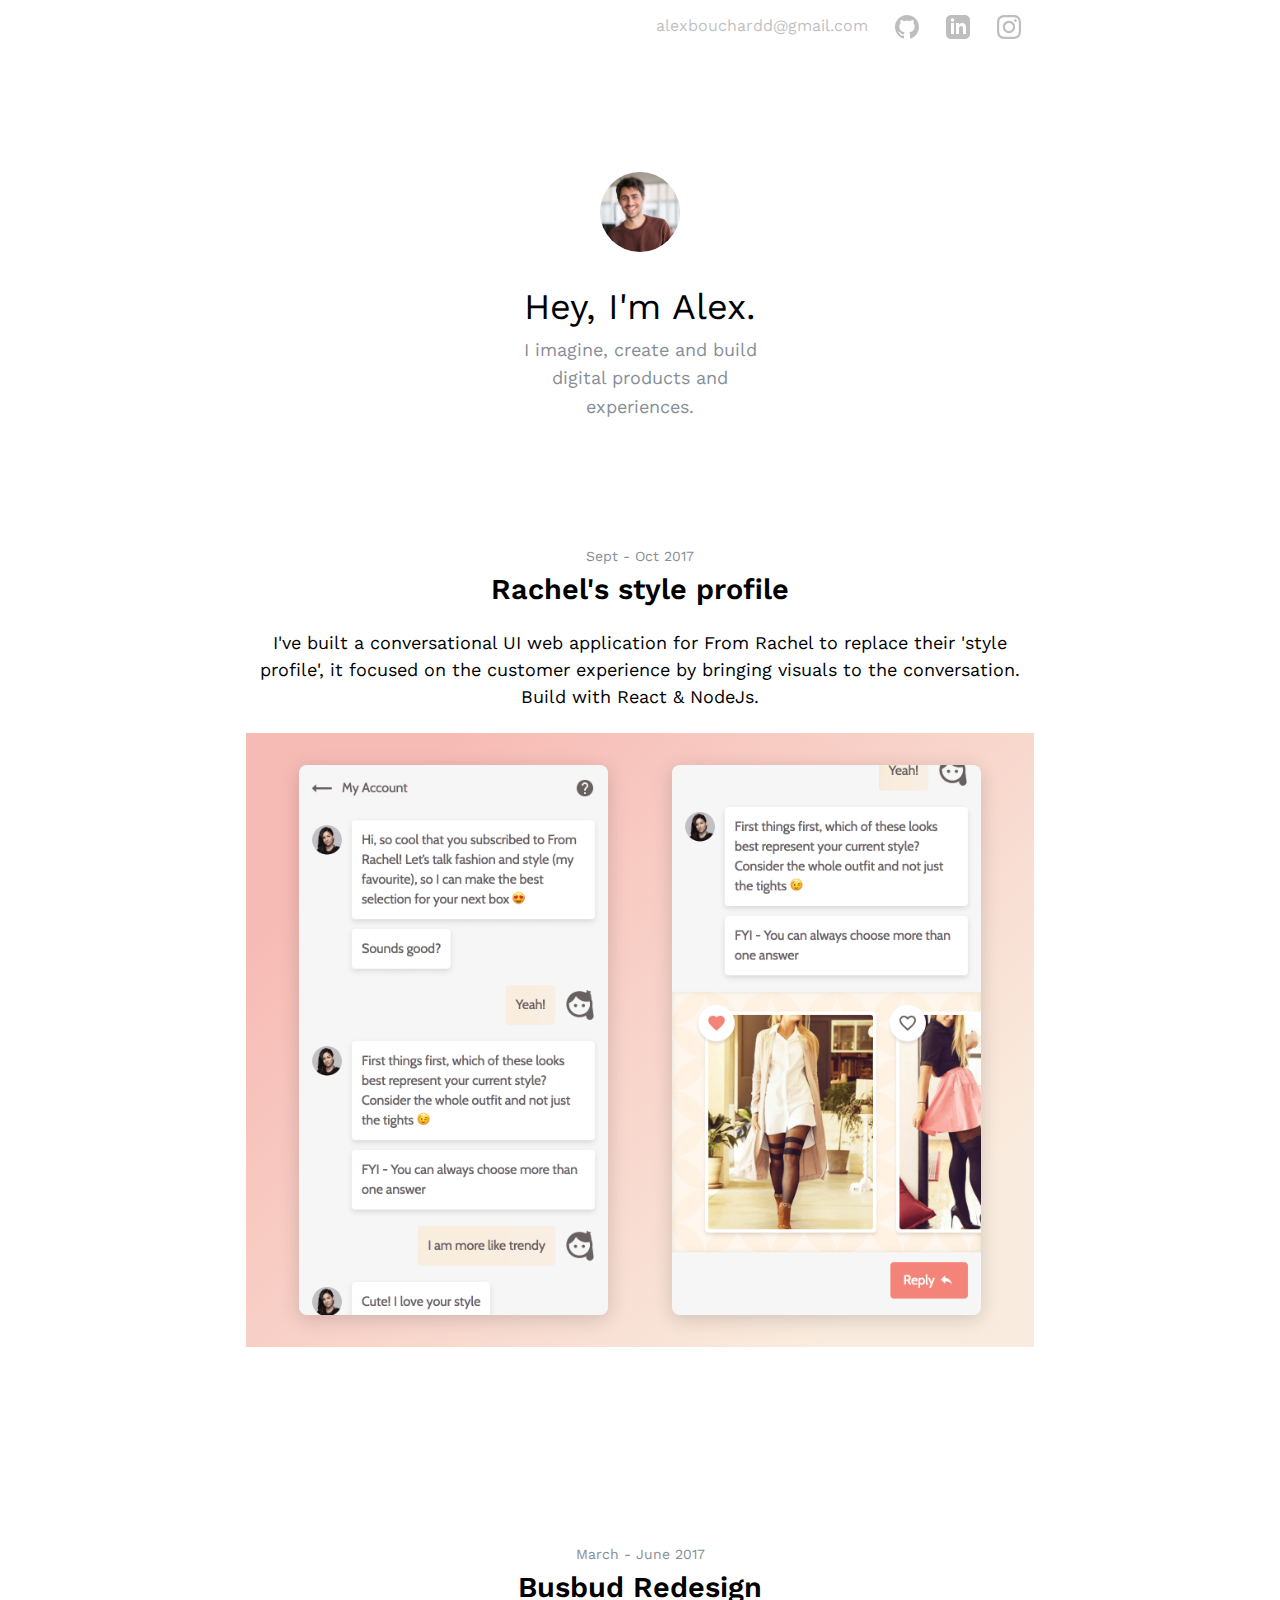
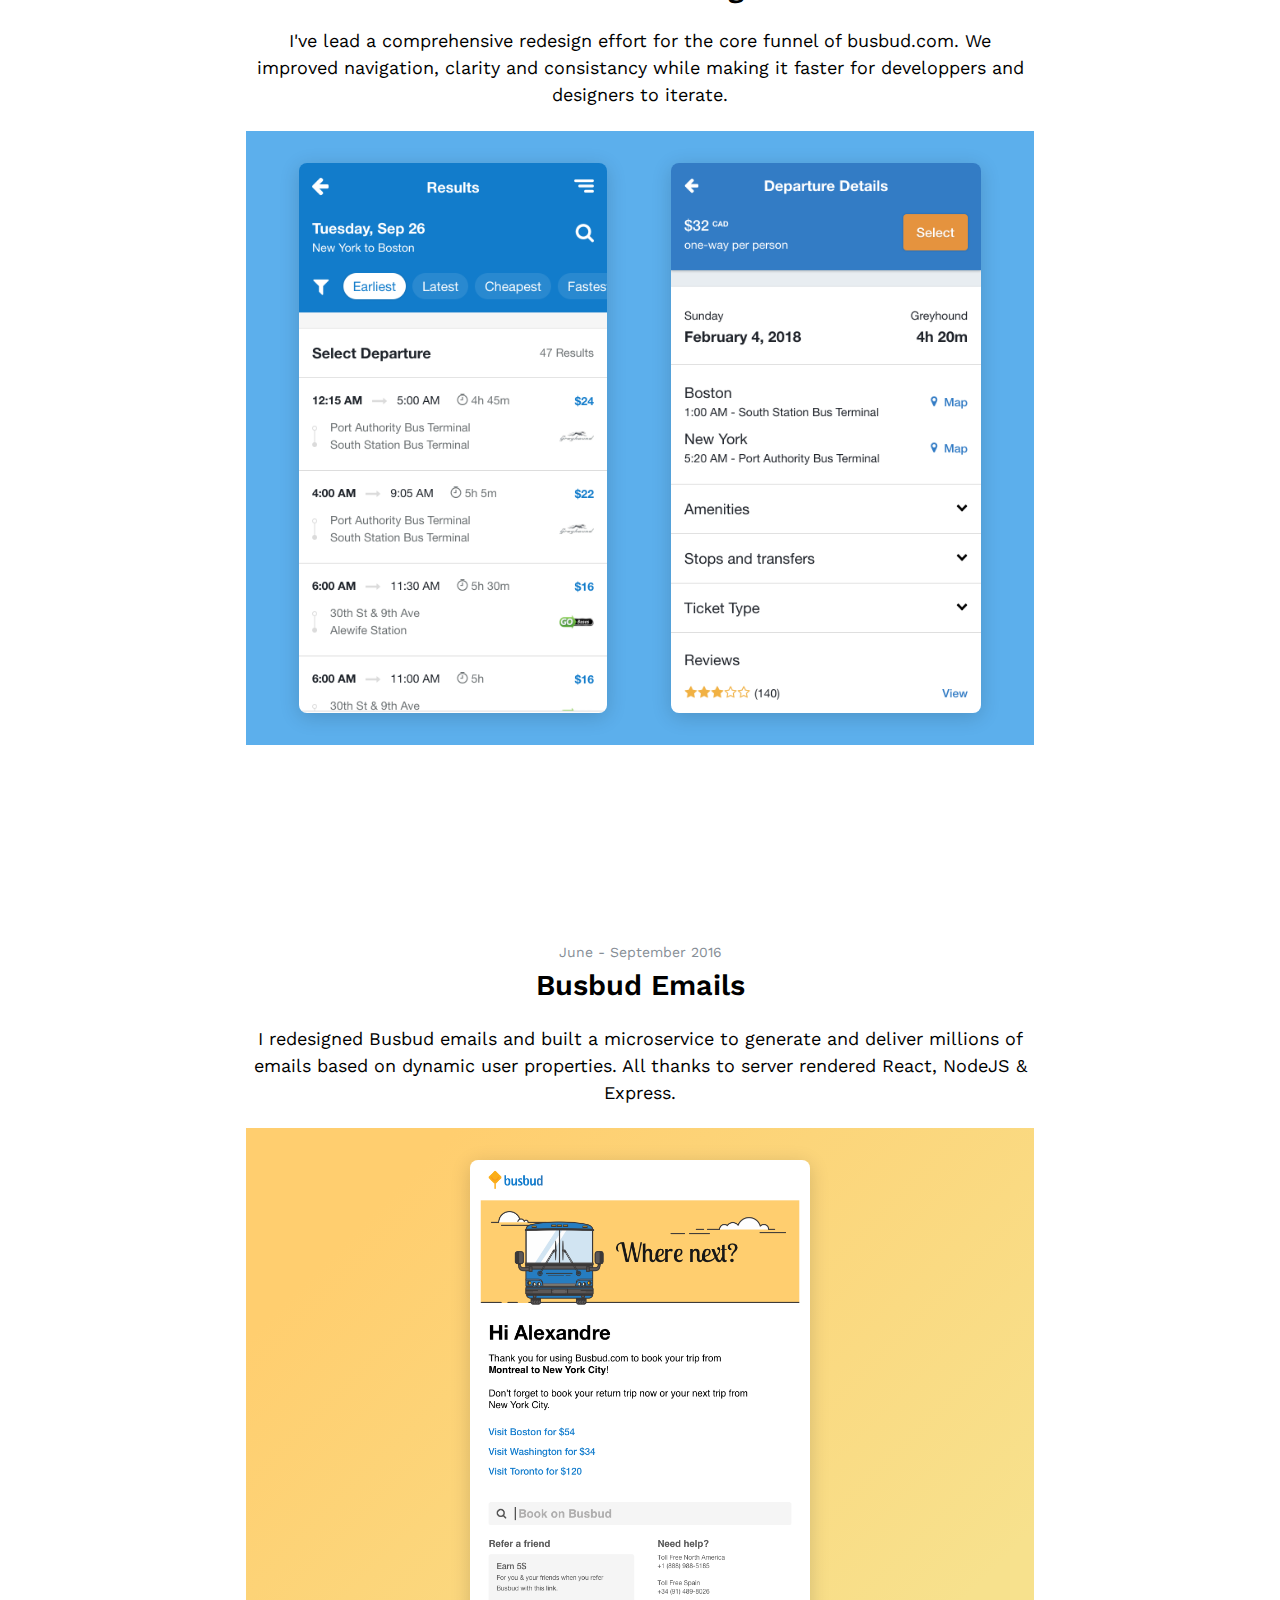
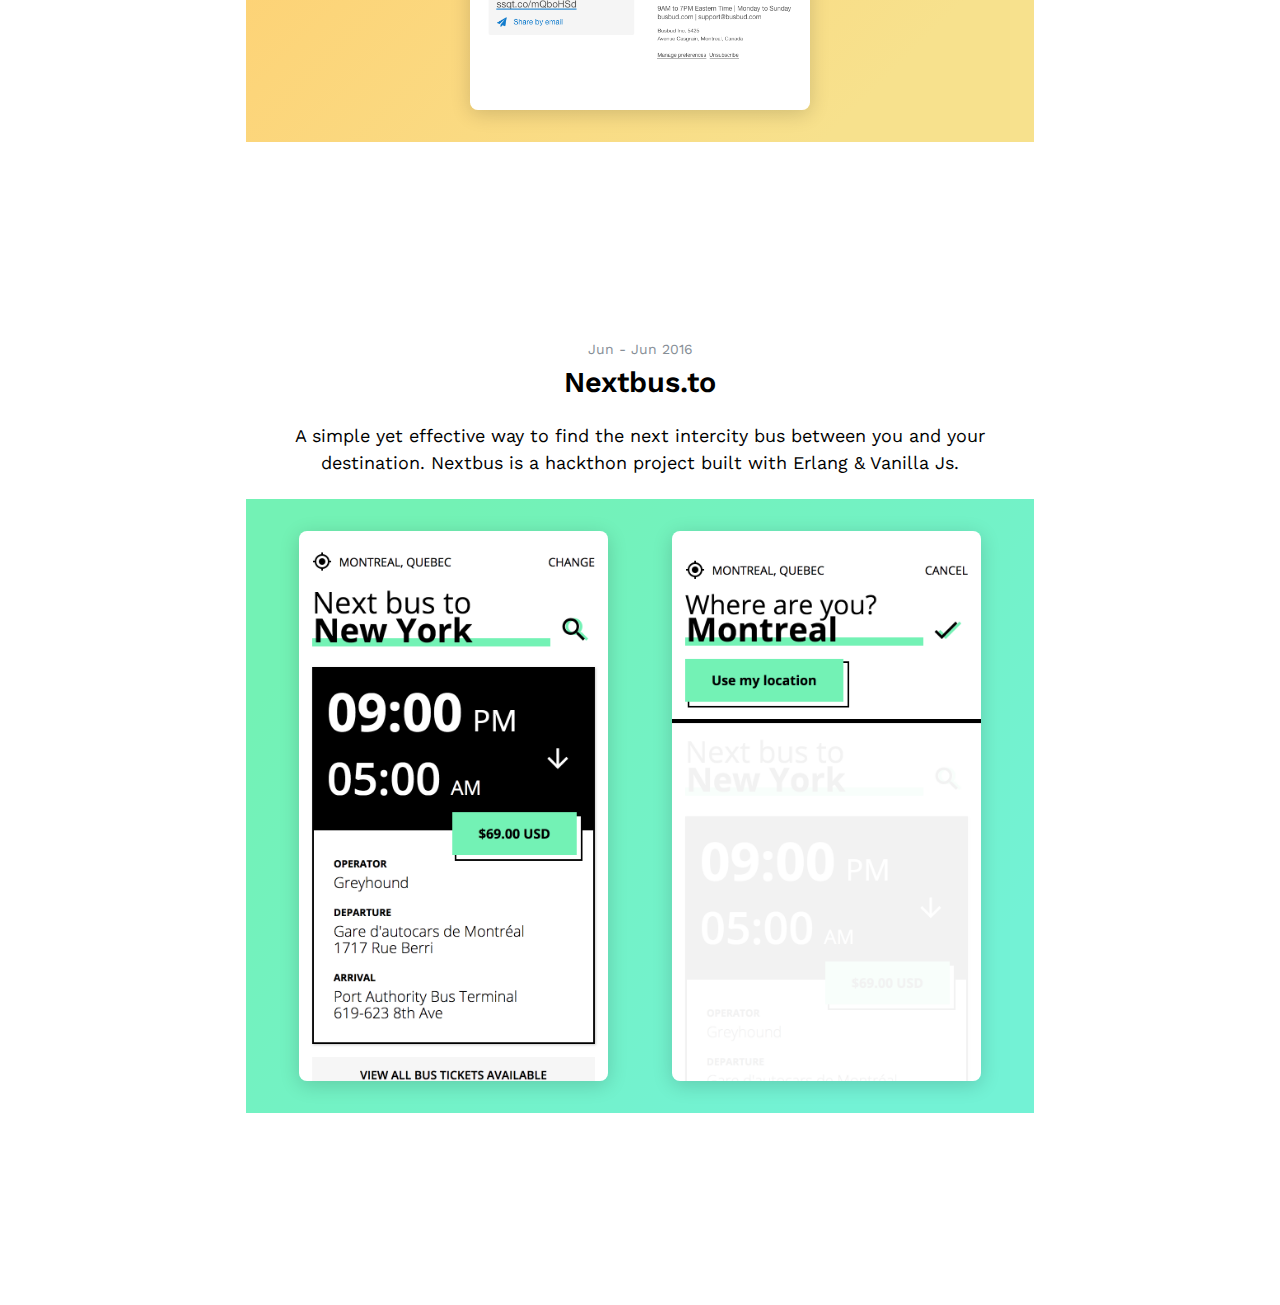
==== commit a12edfd7: "Updates" ====
--- a/index.html
+++ b/index.html
@@ -1,10 +1 @@
-<!DOCTYPE html>
- <html><head><meta charset="utf-8"/><meta http-equiv="x-ua-compatible" content="ie=edge"/><meta name="viewport" content="width=device-width, initial-scale=1, shrink-to-fit=no"/><link rel="preload" href="/component---src-layouts-index-js-3010fd3db16922624ec7.js" as="script"/><link rel="preload" href="/component---src-pages-index-js-e41e688c3b9c15d8be42.js" as="script"/><link rel="preload" href="/path---index-c64486dc1c16c1eb2f96.js" as="script"/><link rel="preload" href="/app-6d7ca01e371d32d3838b.js" as="script"/><link rel="preload" href="/commons-9e543cbb7620856f33c6.js" as="script"/><script id="webpack-manifest">
-            //<![CDATA[
-            window.webpackManifest = {"231608221292675":"app-6d7ca01e371d32d3838b.js","107818501498521":"component---src-templates-blog-post-js-e43860d6d900d2886823.js","162898551421021":"component---src-pages-404-js-4503918ea3a16cfcdb75.js","35783957827783":"component---src-pages-index-js-e41e688c3b9c15d8be42.js","60335399758886":"path----557518bd178906f8d58a.js","40251647462364":"path---rachel-style-profile-cd3abd76b23ddec5b630.js","99759139122568":"path---busbud-redesign-0e23c39d8a2700f9db35.js","254326727457701":"path---busbud-emails-83e35bb645632b43a946.js","78548045760841":"path---nextbus-e81f9207ec65adf640b6.js","254022195166212":"path---404-a0e39f21c11f6a62c5ab.js","142629428675168":"path---index-c64486dc1c16c1eb2f96.js","178698757827068":"path---404-html-a0e39f21c11f6a62c5ab.js","114276838955818":"component---src-layouts-index-js-3010fd3db16922624ec7.js"}
-            //]]>
-            </script><title data-react-helmet="true">Alex Bouchard - Portfolio</title><link data-react-helmet="true" rel="icon" type="image/ico" href="/static/favicon.921bebd7.ico"/><link data-react-helmet="true" href="https://fonts.googleapis.com/css?family=Work+Sans:400,500,600,700" rel="stylesheet"/><meta data-react-helmet="true" name="description" content="Designer and technologist with a just a tad too much energy."/><script>
-  !function(e,t,r){function n(){for(;d[0]&&"loaded"==d[0][f];)c=d.shift(),c[o]=!i.parentNode.insertBefore(c,i)}for(var s,a,c,d=[],i=e.scripts[0],o="onreadystatechange",f="readyState";s=r.shift();)a=e.createElement(t),"async"in i?(a.async=!1,e.head.appendChild(a)):i[f]?(d.push(a),a[o]=n):e.write("<"+t+' src="'+s+'" defer></'+t+">"),a.src=s}(document,"script",[
-  "/commons-9e543cbb7620856f33c6.js","/app-6d7ca01e371d32d3838b.js","/path---index-c64486dc1c16c1eb2f96.js","/component---src-pages-index-js-e41e688c3b9c15d8be42.js","/component---src-layouts-index-js-3010fd3db16922624ec7.js"
-])
-  </script><style id="gatsby-inlined-css">*,:after,:before{box-sizing:border-box}html{font-family:sans-serif;line-height:1.15;-webkit-text-size-adjust:100%;-ms-text-size-adjust:100%;-ms-overflow-style:scrollbar;-webkit-tap-highlight-color:transparent}@-ms-viewport{width:device-width}article,aside,dialog,figcaption,figure,footer,header,hgroup,main,nav,section{display:block}body{margin:0;font-family:Work Sans,sans-serif;font-size:1rem;font-weight:400;line-height:1.5;color:#000;text-align:left;background-color:#fff}[tabindex="-1"]:focus{outline:none!important}hr{box-sizing:content-box;height:0;overflow:visible}h1,h2,h3,h4,h5,h6{margin-top:0;margin-bottom:.5rem}p{margin-top:0;margin-bottom:1rem}abbr[data-original-title],abbr[title]{text-decoration:underline;text-decoration:underline dotted;cursor:help;border-bottom:0}address{font-style:normal;line-height:inherit}address,dl,ol,ul{margin-bottom:1rem}dl,ol,ul{margin-top:0}ol ol,ol ul,ul ol,ul ul{margin-bottom:0}dt{font-weight:700}dd{margin-bottom:.5rem;margin-left:0}blockquote{margin:0 0 1rem}dfn{font-style:italic}b,strong{font-weight:bolder}small{font-size:80%}sub,sup{position:relative;font-size:75%;line-height:0;vertical-align:baseline}sub{bottom:-.25em}sup{top:-.5em}a{color:#007bff;text-decoration:none;background-color:transparent;-webkit-text-decoration-skip:objects}a:hover{color:#0056b3;text-decoration:underline}a:not([href]):not([tabindex]),a:not([href]):not([tabindex]):focus,a:not([href]):not([tabindex]):hover{color:inherit;text-decoration:none}a:not([href]):not([tabindex]):focus{outline:0}code,kbd,pre,samp{font-family:monospace,monospace;font-size:1em}pre{margin-top:0;margin-bottom:1rem;overflow:auto}figure{margin:0 0 1rem}img{vertical-align:middle;border-style:none}svg:not(:root){overflow:hidden}[role=button],a,area,button,input,label,select,summary,textarea{touch-action:manipulation}table{border-collapse:collapse}caption{padding-top:.75rem;padding-bottom:.75rem;color:#868e96;text-align:left;caption-side:bottom}th{text-align:inherit}label{display:inline-block;margin-bottom:.5rem}button:focus{outline:1px dotted;outline:5px auto -webkit-focus-ring-color}button,input,optgroup,select,textarea{margin:0;font-family:inherit;font-size:inherit;line-height:inherit}button,input{overflow:visible}button,select{text-transform:none}[type=reset],[type=submit],button,html [type=button]{-webkit-appearance:button}[type=button]::-moz-focus-inner,[type=reset]::-moz-focus-inner,[type=submit]::-moz-focus-inner,button::-moz-focus-inner{padding:0;border-style:none}input[type=checkbox],input[type=radio]{box-sizing:border-box;padding:0}input[type=date],input[type=datetime-local],input[type=month],input[type=time]{-webkit-appearance:listbox}textarea{overflow:auto;resize:vertical}fieldset{min-width:0;padding:0;margin:0;border:0}legend{display:block;width:100%;max-width:100%;padding:0;margin-bottom:.5rem;font-size:1.5rem;line-height:inherit;color:inherit;white-space:normal}progress{vertical-align:baseline}[type=number]::-webkit-inner-spin-button,[type=number]::-webkit-outer-spin-button{height:auto}[type=search]{outline-offset:-2px;-webkit-appearance:none}[type=search]::-webkit-search-cancel-button,[type=search]::-webkit-search-decoration{-webkit-appearance:none}::-webkit-file-upload-button{font:inherit;-webkit-appearance:button}output{display:inline-block}summary{display:list-item}template{display:none}[hidden]{display:none!important}.container{margin-right:auto;margin-left:auto;padding-right:16px;padding-left:16px;width:100%}@media (min-width:576px){.container{max-width:540px}}@media (min-width:768px){.container{max-width:720px}}@media (min-width:992px){.container{max-width:960px}}@media (min-width:1200px){.container{max-width:1140px}}.container-fluid{margin-right:auto;margin-left:auto;padding-right:16px;padding-left:16px;width:100%}.row{display:flex;flex-wrap:wrap;margin-right:-16px;margin-left:-16px}.no-gutters{margin-right:0;margin-left:0}.no-gutters>.col,.no-gutters>[class*=col-]{padding-right:0;padding-left:0}.col,.col-1,.col-2,.col-3,.col-4,.col-5,.col-6,.col-7,.col-8,.col-9,.col-10,.col-11,.col-12,.col-auto,.col-lg,.col-lg-1,.col-lg-2,.col-lg-3,.col-lg-4,.col-lg-5,.col-lg-6,.col-lg-7,.col-lg-8,.col-lg-9,.col-lg-10,.col-lg-11,.col-lg-12,.col-lg-auto,.col-md,.col-md-1,.col-md-2,.col-md-3,.col-md-4,.col-md-5,.col-md-6,.col-md-7,.col-md-8,.col-md-9,.col-md-10,.col-md-11,.col-md-12,.col-md-auto,.col-sm,.col-sm-1,.col-sm-2,.col-sm-3,.col-sm-4,.col-sm-5,.col-sm-6,.col-sm-7,.col-sm-8,.col-sm-9,.col-sm-10,.col-sm-11,.col-sm-12,.col-sm-auto,.col-xl,.col-xl-1,.col-xl-2,.col-xl-3,.col-xl-4,.col-xl-5,.col-xl-6,.col-xl-7,.col-xl-8,.col-xl-9,.col-xl-10,.col-xl-11,.col-xl-12,.col-xl-auto{position:relative;width:100%;min-height:1px;padding-right:16px;padding-left:16px}.col{flex-basis:0;flex-grow:1;max-width:100%}.col-auto{flex:0 0 auto;width:auto;max-width:none}.col-1{flex:0 0 8.33333333%;max-width:8.33333333%}.col-2{flex:0 0 16.66666667%;max-width:16.66666667%}.col-3{flex:0 0 25%;max-width:25%}.col-4{flex:0 0 33.33333333%;max-width:33.33333333%}.col-5{flex:0 0 41.66666667%;max-width:41.66666667%}.col-6{flex:0 0 50%;max-width:50%}.col-7{flex:0 0 58.33333333%;max-width:58.33333333%}.col-8{flex:0 0 66.66666667%;max-width:66.66666667%}.col-9{flex:0 0 75%;max-width:75%}.col-10{flex:0 0 83.33333333%;max-width:83.33333333%}.col-11{flex:0 0 91.66666667%;max-width:91.66666667%}.col-12{flex:0 0 100%;max-width:100%}.order-1{order:1}.order-2{order:2}.order-3{order:3}.order-4{order:4}.order-5{order:5}.order-6{order:6}.order-7{order:7}.order-8{order:8}.order-9{order:9}.order-10{order:10}.order-11{order:11}.order-12{order:12}@media (min-width:576px){.col-sm{flex-basis:0;flex-grow:1;max-width:100%}.col-sm-auto{flex:0 0 auto;width:auto;max-width:none}.col-sm-1{flex:0 0 8.33333333%;max-width:8.33333333%}.col-sm-2{flex:0 0 16.66666667%;max-width:16.66666667%}.col-sm-3{flex:0 0 25%;max-width:25%}.col-sm-4{flex:0 0 33.33333333%;max-width:33.33333333%}.col-sm-5{flex:0 0 41.66666667%;max-width:41.66666667%}.col-sm-6{flex:0 0 50%;max-width:50%}.col-sm-7{flex:0 0 58.33333333%;max-width:58.33333333%}.col-sm-8{flex:0 0 66.66666667%;max-width:66.66666667%}.col-sm-9{flex:0 0 75%;max-width:75%}.col-sm-10{flex:0 0 83.33333333%;max-width:83.33333333%}.col-sm-11{flex:0 0 91.66666667%;max-width:91.66666667%}.col-sm-12{flex:0 0 100%;max-width:100%}.order-sm-1{order:1}.order-sm-2{order:2}.order-sm-3{order:3}.order-sm-4{order:4}.order-sm-5{order:5}.order-sm-6{order:6}.order-sm-7{order:7}.order-sm-8{order:8}.order-sm-9{order:9}.order-sm-10{order:10}.order-sm-11{order:11}.order-sm-12{order:12}}@media (min-width:768px){.col-md{flex-basis:0;flex-grow:1;max-width:100%}.col-md-auto{flex:0 0 auto;width:auto;max-width:none}.col-md-1{flex:0 0 8.33333333%;max-width:8.33333333%}.col-md-2{flex:0 0 16.66666667%;max-width:16.66666667%}.col-md-3{flex:0 0 25%;max-width:25%}.col-md-4{flex:0 0 33.33333333%;max-width:33.33333333%}.col-md-5{flex:0 0 41.66666667%;max-width:41.66666667%}.col-md-6{flex:0 0 50%;max-width:50%}.col-md-7{flex:0 0 58.33333333%;max-width:58.33333333%}.col-md-8{flex:0 0 66.66666667%;max-width:66.66666667%}.col-md-9{flex:0 0 75%;max-width:75%}.col-md-10{flex:0 0 83.33333333%;max-width:83.33333333%}.col-md-11{flex:0 0 91.66666667%;max-width:91.66666667%}.col-md-12{flex:0 0 100%;max-width:100%}.order-md-1{order:1}.order-md-2{order:2}.order-md-3{order:3}.order-md-4{order:4}.order-md-5{order:5}.order-md-6{order:6}.order-md-7{order:7}.order-md-8{order:8}.order-md-9{order:9}.order-md-10{order:10}.order-md-11{order:11}.order-md-12{order:12}}@media (min-width:992px){.col-lg{flex-basis:0;flex-grow:1;max-width:100%}.col-lg-auto{flex:0 0 auto;width:auto;max-width:none}.col-lg-1{flex:0 0 8.33333333%;max-width:8.33333333%}.col-lg-2{flex:0 0 16.66666667%;max-width:16.66666667%}.col-lg-3{flex:0 0 25%;max-width:25%}.col-lg-4{flex:0 0 33.33333333%;max-width:33.33333333%}.col-lg-5{flex:0 0 41.66666667%;max-width:41.66666667%}.col-lg-6{flex:0 0 50%;max-width:50%}.col-lg-7{flex:0 0 58.33333333%;max-width:58.33333333%}.col-lg-8{flex:0 0 66.66666667%;max-width:66.66666667%}.col-lg-9{flex:0 0 75%;max-width:75%}.col-lg-10{flex:0 0 83.33333333%;max-width:83.33333333%}.col-lg-11{flex:0 0 91.66666667%;max-width:91.66666667%}.col-lg-12{flex:0 0 100%;max-width:100%}.order-lg-1{order:1}.order-lg-2{order:2}.order-lg-3{order:3}.order-lg-4{order:4}.order-lg-5{order:5}.order-lg-6{order:6}.order-lg-7{order:7}.order-lg-8{order:8}.order-lg-9{order:9}.order-lg-10{order:10}.order-lg-11{order:11}.order-lg-12{order:12}}@media (min-width:1200px){.col-xl{flex-basis:0;flex-grow:1;max-width:100%}.col-xl-auto{flex:0 0 auto;width:auto;max-width:none}.col-xl-1{flex:0 0 8.33333333%;max-width:8.33333333%}.col-xl-2{flex:0 0 16.66666667%;max-width:16.66666667%}.col-xl-3{flex:0 0 25%;max-width:25%}.col-xl-4{flex:0 0 33.33333333%;max-width:33.33333333%}.col-xl-5{flex:0 0 41.66666667%;max-width:41.66666667%}.col-xl-6{flex:0 0 50%;max-width:50%}.col-xl-7{flex:0 0 58.33333333%;max-width:58.33333333%}.col-xl-8{flex:0 0 66.66666667%;max-width:66.66666667%}.col-xl-9{flex:0 0 75%;max-width:75%}.col-xl-10{flex:0 0 83.33333333%;max-width:83.33333333%}.col-xl-11{flex:0 0 91.66666667%;max-width:91.66666667%}.col-xl-12{flex:0 0 100%;max-width:100%}.order-xl-1{order:1}.order-xl-2{order:2}.order-xl-3{order:3}.order-xl-4{order:4}.order-xl-5{order:5}.order-xl-6{order:6}.order-xl-7{order:7}.order-xl-8{order:8}.order-xl-9{order:9}.order-xl-10{order:10}.order-xl-11{order:11}.order-xl-12{order:12}}.btn{display:inline-block;font-weight:400;text-align:center;white-space:nowrap;vertical-align:middle;user-select:none;border:1px solid transparent;padding:.75rem 1rem;font-size:1rem;line-height:1.25;border-radius:.25rem;transition:background-color .15s ease-in-out,border-color .15s ease-in-out,box-shadow .15s ease-in-out}.btn:focus,.btn:hover{text-decoration:none}.btn.focus,.btn:focus{outline:0;box-shadow:none}.btn.disabled,.btn:disabled{opacity:.65;box-shadow:none}.btn.active,.btn:active{background-image:none;box-shadow:none,none}a.btn.disabled,fieldset[disabled] a.btn{pointer-events:none}.btn-primary{color:#fff;background-color:#007bff;border-color:#007bff;box-shadow:none}.btn-primary:hover{color:#fff;background-color:#0069d9;border-color:#0062cc}.btn-primary.focus,.btn-primary:focus{box-shadow:none,0 0 0 3px rgba(0,123,255,.5)}.btn-primary.disabled,.btn-primary:disabled{background-color:#007bff;border-color:#007bff}.btn-primary.active,.btn-primary:active,.show>.btn-primary.dropdown-toggle{background-color:#0069d9;background-image:none;border-color:#0062cc;box-shadow:none}.btn-secondary{color:#fff;background-color:#868e96;border-color:#868e96;box-shadow:none}.btn-secondary:hover{color:#fff;background-color:#727b84;border-color:#6c757d}.btn-secondary.focus,.btn-secondary:focus{box-shadow:none,0 0 0 3px hsla(210,7%,56%,.5)}.btn-secondary.disabled,.btn-secondary:disabled{background-color:#868e96;border-color:#868e96}.btn-secondary.active,.btn-secondary:active,.show>.btn-secondary.dropdown-toggle{background-color:#727b84;background-image:none;border-color:#6c757d;box-shadow:none}.btn-success{color:#fff;background-color:#28a745;border-color:#28a745;box-shadow:none}.btn-success:hover{color:#fff;background-color:#218838;border-color:#1e7e34}.btn-success.focus,.btn-success:focus{box-shadow:none,0 0 0 3px rgba(40,167,69,.5)}.btn-success.disabled,.btn-success:disabled{background-color:#28a745;border-color:#28a745}.btn-success.active,.btn-success:active,.show>.btn-success.dropdown-toggle{background-color:#218838;background-image:none;border-color:#1e7e34;box-shadow:none}.btn-info{color:#fff;background-color:#17a2b8;border-color:#17a2b8;box-shadow:none}.btn-info:hover{color:#fff;background-color:#138496;border-color:#117a8b}.btn-info.focus,.btn-info:focus{box-shadow:none,0 0 0 3px rgba(23,162,184,.5)}.btn-info.disabled,.btn-info:disabled{background-color:#17a2b8;border-color:#17a2b8}.btn-info.active,.btn-info:active,.show>.btn-info.dropdown-toggle{background-color:#138496;background-image:none;border-color:#117a8b;box-shadow:none}.btn-warning{color:#111;background-color:#ffc107;border-color:#ffc107;box-shadow:none}.btn-warning:hover{color:#111;background-color:#e0a800;border-color:#d39e00}.btn-warning.focus,.btn-warning:focus{box-shadow:none,0 0 0 3px rgba(255,193,7,.5)}.btn-warning.disabled,.btn-warning:disabled{background-color:#ffc107;border-color:#ffc107}.btn-warning.active,.btn-warning:active,.show>.btn-warning.dropdown-toggle{background-color:#e0a800;background-image:none;border-color:#d39e00;box-shadow:none}.btn-danger{color:#fff;background-color:#dc3545;border-color:#dc3545;box-shadow:none}.btn-danger:hover{color:#fff;background-color:#c82333;border-color:#bd2130}.btn-danger.focus,.btn-danger:focus{box-shadow:none,0 0 0 3px rgba(220,53,69,.5)}.btn-danger.disabled,.btn-danger:disabled{background-color:#dc3545;border-color:#dc3545}.btn-danger.active,.btn-danger:active,.show>.btn-danger.dropdown-toggle{background-color:#c82333;background-image:none;border-color:#bd2130;box-shadow:none}.btn-light{color:#111;background-color:#f7f7f7;border-color:#f7f7f7;box-shadow:none}.btn-light:hover{color:#111;background-color:#e4e4e4;border-color:#dedddd}.btn-light.focus,.btn-light:focus{box-shadow:none,0 0 0 3px hsla(0,0%,97%,.5)}.btn-light.disabled,.btn-light:disabled{background-color:#f7f7f7;border-color:#f7f7f7}.btn-light.active,.btn-light:active,.show>.btn-light.dropdown-toggle{background-color:#e4e4e4;background-image:none;border-color:#dedddd;box-shadow:none}.btn-dark{box-shadow:none}.btn-dark,.btn-dark:hover{color:#fff;background-color:#000;border-color:#000}.btn-dark.focus,.btn-dark:focus{box-shadow:none,0 0 0 3px rgba(0,0,0,.5)}.btn-dark.disabled,.btn-dark:disabled{background-color:#000;border-color:#000}.btn-dark.active,.btn-dark:active,.show>.btn-dark.dropdown-toggle{background-color:#000;background-image:none;border-color:#000;box-shadow:none}.btn-white{color:#111;background-color:#fff;border-color:#fff;box-shadow:none}.btn-white:hover{color:#111;background-color:#ececec;border-color:#e6e5e5}.btn-white.focus,.btn-white:focus{box-shadow:none,0 0 0 3px hsla(0,0%,100%,.5)}.btn-white.disabled,.btn-white:disabled{background-color:#fff;border-color:#fff}.btn-white.active,.btn-white:active,.show>.btn-white.dropdown-toggle{background-color:#ececec;background-image:none;border-color:#e6e5e5;box-shadow:none}.btn-outline-primary{color:#007bff;background-color:transparent;background-image:none;border-color:#007bff}.btn-outline-primary:hover{color:#fff;background-color:#007bff;border-color:#007bff}.btn-outline-primary.focus,.btn-outline-primary:focus{box-shadow:0 0 0 3px rgba(0,123,255,.5)}.btn-outline-primary.disabled,.btn-outline-primary:disabled{color:#007bff;background-color:transparent}.btn-outline-primary.active,.btn-outline-primary:active,.show>.btn-outline-primary.dropdown-toggle{color:#fff;background-color:#007bff;border-color:#007bff}.btn-outline-secondary{color:#868e96;background-color:transparent;background-image:none;border-color:#868e96}.btn-outline-secondary:hover{color:#fff;background-color:#868e96;border-color:#868e96}.btn-outline-secondary.focus,.btn-outline-secondary:focus{box-shadow:0 0 0 3px hsla(210,7%,56%,.5)}.btn-outline-secondary.disabled,.btn-outline-secondary:disabled{color:#868e96;background-color:transparent}.btn-outline-secondary.active,.btn-outline-secondary:active,.show>.btn-outline-secondary.dropdown-toggle{color:#fff;background-color:#868e96;border-color:#868e96}.btn-outline-success{color:#28a745;background-color:transparent;background-image:none;border-color:#28a745}.btn-outline-success:hover{color:#fff;background-color:#28a745;border-color:#28a745}.btn-outline-success.focus,.btn-outline-success:focus{box-shadow:0 0 0 3px rgba(40,167,69,.5)}.btn-outline-success.disabled,.btn-outline-success:disabled{color:#28a745;background-color:transparent}.btn-outline-success.active,.btn-outline-success:active,.show>.btn-outline-success.dropdown-toggle{color:#fff;background-color:#28a745;border-color:#28a745}.btn-outline-info{color:#17a2b8;background-color:transparent;background-image:none;border-color:#17a2b8}.btn-outline-info:hover{color:#fff;background-color:#17a2b8;border-color:#17a2b8}.btn-outline-info.focus,.btn-outline-info:focus{box-shadow:0 0 0 3px rgba(23,162,184,.5)}.btn-outline-info.disabled,.btn-outline-info:disabled{color:#17a2b8;background-color:transparent}.btn-outline-info.active,.btn-outline-info:active,.show>.btn-outline-info.dropdown-toggle{color:#fff;background-color:#17a2b8;border-color:#17a2b8}.btn-outline-warning{color:#ffc107;background-color:transparent;background-image:none;border-color:#ffc107}.btn-outline-warning:hover{color:#fff;background-color:#ffc107;border-color:#ffc107}.btn-outline-warning.focus,.btn-outline-warning:focus{box-shadow:0 0 0 3px rgba(255,193,7,.5)}.btn-outline-warning.disabled,.btn-outline-warning:disabled{color:#ffc107;background-color:transparent}.btn-outline-warning.active,.btn-outline-warning:active,.show>.btn-outline-warning.dropdown-toggle{color:#fff;background-color:#ffc107;border-color:#ffc107}.btn-outline-danger{color:#dc3545;background-color:transparent;background-image:none;border-color:#dc3545}.btn-outline-danger:hover{color:#fff;background-color:#dc3545;border-color:#dc3545}.btn-outline-danger.focus,.btn-outline-danger:focus{box-shadow:0 0 0 3px rgba(220,53,69,.5)}.btn-outline-danger.disabled,.btn-outline-danger:disabled{color:#dc3545;background-color:transparent}.btn-outline-danger.active,.btn-outline-danger:active,.show>.btn-outline-danger.dropdown-toggle{color:#fff;background-color:#dc3545;border-color:#dc3545}.btn-outline-light{color:#f7f7f7;background-color:transparent;background-image:none;border-color:#f7f7f7}.btn-outline-light:hover{color:#fff;background-color:#f7f7f7;border-color:#f7f7f7}.btn-outline-light.focus,.btn-outline-light:focus{box-shadow:0 0 0 3px hsla(0,0%,97%,.5)}.btn-outline-light.disabled,.btn-outline-light:disabled{color:#f7f7f7;background-color:transparent}.btn-outline-light.active,.btn-outline-light:active,.show>.btn-outline-light.dropdown-toggle{color:#fff;background-color:#f7f7f7;border-color:#f7f7f7}.btn-outline-dark{color:#000;background-color:transparent;background-image:none;border-color:#000}.btn-outline-dark:hover{color:#fff;background-color:#000;border-color:#000}.btn-outline-dark.focus,.btn-outline-dark:focus{box-shadow:0 0 0 3px rgba(0,0,0,.5)}.btn-outline-dark.disabled,.btn-outline-dark:disabled{color:#000;background-color:transparent}.btn-outline-dark.active,.btn-outline-dark:active,.show>.btn-outline-dark.dropdown-toggle{color:#fff;background-color:#000;border-color:#000}.btn-outline-white{color:#fff;background-color:transparent;background-image:none;border-color:#fff}.btn-outline-white:hover{color:#fff;background-color:#fff;border-color:#fff}.btn-outline-white.focus,.btn-outline-white:focus{box-shadow:0 0 0 3px hsla(0,0%,100%,.5)}.btn-outline-white.disabled,.btn-outline-white:disabled{color:#fff;background-color:transparent}.btn-outline-white.active,.btn-outline-white:active,.show>.btn-outline-white.dropdown-toggle{color:#fff;background-color:#fff;border-color:#fff}.btn-link{font-weight:400;color:#007bff;border-radius:0}.btn-link,.btn-link.active,.btn-link:active,.btn-link:disabled{background-color:transparent;box-shadow:none}.btn-link,.btn-link:active,.btn-link:focus{border-color:transparent;box-shadow:none}.btn-link:hover{border-color:transparent}.btn-link:focus,.btn-link:hover{color:#0056b3;text-decoration:underline;background-color:transparent}.btn-link:disabled{color:#868e96}.btn-link:disabled:focus,.btn-link:disabled:hover{text-decoration:none}.btn-lg{padding:.5rem 1rem;font-size:1.125rem;line-height:1.5;border-radius:.5rem}.btn-sm{padding:.25rem .5rem;font-size:.875rem;line-height:1.5;border-radius:0 .125rem}.btn-block{display:block;width:100%}.btn-block+.btn-block{margin-top:.5rem}input[type=button].btn-block,input[type=reset].btn-block,input[type=submit].btn-block{width:100%}.fade{opacity:0;transition:opacity .15s linear}.fade.show{opacity:1}.collapse{display:none}.collapse.show{display:block}tr.collapse.show{display:table-row}tbody.collapse.show{display:table-row-group}.collapsing{position:relative;height:0;overflow:hidden;transition:height .35s ease}.align-baseline{vertical-align:baseline!important}.align-top{vertical-align:top!important}.align-middle{vertical-align:middle!important}.align-bottom{vertical-align:bottom!important}.align-text-bottom{vertical-align:text-bottom!important}.align-text-top{vertical-align:text-top!important}.bg-primary{background-color:#007bff!important}a.bg-primary:focus,a.bg-primary:hover{background-color:#0062cc!important}.bg-secondary{background-color:#868e96!important}a.bg-secondary:focus,a.bg-secondary:hover{background-color:#6c757d!important}.bg-success{background-color:#28a745!important}a.bg-success:focus,a.bg-success:hover{background-color:#1e7e34!important}.bg-info{background-color:#17a2b8!important}a.bg-info:focus,a.bg-info:hover{background-color:#117a8b!important}.bg-warning{background-color:#ffc107!important}a.bg-warning:focus,a.bg-warning:hover{background-color:#d39e00!important}.bg-danger{background-color:#dc3545!important}a.bg-danger:focus,a.bg-danger:hover{background-color:#bd2130!important}.bg-light{background-color:#f7f7f7!important}a.bg-light:focus,a.bg-light:hover{background-color:#dedddd!important}.bg-dark,a.bg-dark:focus,a.bg-dark:hover{background-color:#000!important}a.bg-white:focus,a.bg-white:hover{background-color:#e6e5e5!important}.bg-white{background-color:#fff!important}.bg-transparent{background-color:transparent!important}.border{border:1px solid #e9ecef!important}.border-0{border:0!important}.border-top-0{border-top:0!important}.border-right-0{border-right:0!important}.border-bottom-0{border-bottom:0!important}.border-left-0{border-left:0!important}.border-primary{border-color:#007bff!important}.border-secondary{border-color:#868e96!important}.border-success{border-color:#28a745!important}.border-info{border-color:#17a2b8!important}.border-warning{border-color:#ffc107!important}.border-danger{border-color:#dc3545!important}.border-light{border-color:#f7f7f7!important}.border-dark{border-color:#000!important}.border-white{border-color:#fff!important}.rounded{border-radius:.25rem!important}.rounded-top{border-top-left-radius:.25rem!important}.rounded-right,.rounded-top{border-top-right-radius:.25rem!important}.rounded-bottom,.rounded-right{border-bottom-right-radius:.25rem!important}.rounded-bottom,.rounded-left{border-bottom-left-radius:.25rem!important}.rounded-left{border-top-left-radius:.25rem!important}.rounded-circle{border-radius:50%}.rounded-0{border-radius:0}.clearfix:after{display:block;clear:both;content:""}.d-none{display:none!important}.d-inline{display:inline!important}.d-inline-block{display:inline-block!important}.d-block{display:block!important}.d-table{display:table!important}.d-table-cell{display:table-cell!important}.d-flex{display:flex!important}.d-inline-flex{display:inline-flex!important}@media (min-width:576px){.d-sm-none{display:none!important}.d-sm-inline{display:inline!important}.d-sm-inline-block{display:inline-block!important}.d-sm-block{display:block!important}.d-sm-table{display:table!important}.d-sm-table-cell{display:table-cell!important}.d-sm-flex{display:flex!important}.d-sm-inline-flex{display:inline-flex!important}}@media (min-width:768px){.d-md-none{display:none!important}.d-md-inline{display:inline!important}.d-md-inline-block{display:inline-block!important}.d-md-block{display:block!important}.d-md-table{display:table!important}.d-md-table-cell{display:table-cell!important}.d-md-flex{display:flex!important}.d-md-inline-flex{display:inline-flex!important}}@media (min-width:992px){.d-lg-none{display:none!important}.d-lg-inline{display:inline!important}.d-lg-inline-block{display:inline-block!important}.d-lg-block{display:block!important}.d-lg-table{display:table!important}.d-lg-table-cell{display:table-cell!important}.d-lg-flex{display:flex!important}.d-lg-inline-flex{display:inline-flex!important}}@media (min-width:1200px){.d-xl-none{display:none!important}.d-xl-inline{display:inline!important}.d-xl-inline-block{display:inline-block!important}.d-xl-block{display:block!important}.d-xl-table{display:table!important}.d-xl-table-cell{display:table-cell!important}.d-xl-flex{display:flex!important}.d-xl-inline-flex{display:inline-flex!important}}.d-print-block{display:none!important}@media print{.d-print-block{display:block!important}}.d-print-inline{display:none!important}@media print{.d-print-inline{display:inline!important}}.d-print-inline-block{display:none!important}@media print{.d-print-inline-block{display:inline-block!important}}@media print{.d-print-none{display:none!important}}.embed-responsive{position:relative;display:block;width:100%;padding:0;overflow:hidden}.embed-responsive:before{display:block;content:""}.embed-responsive .embed-responsive-item,.embed-responsive embed,.embed-responsive iframe,.embed-responsive object,.embed-responsive video{position:absolute;top:0;bottom:0;left:0;width:100%;height:100%;border:0}.embed-responsive-21by9:before{padding-top:42.85714286%}.embed-responsive-16by9:before{padding-top:56.25%}.embed-responsive-4by3:before{padding-top:75%}.embed-responsive-1by1:before{padding-top:100%}.flex-row{flex-direction:row!important}.flex-column{flex-direction:column!important}.flex-row-reverse{flex-direction:row-reverse!important}.flex-column-reverse{flex-direction:column-reverse!important}.flex-wrap{flex-wrap:wrap!important}.flex-nowrap{flex-wrap:nowrap!important}.flex-wrap-reverse{flex-wrap:wrap-reverse!important}.justify-content-start{justify-content:flex-start!important}.justify-content-end{justify-content:flex-end!important}.justify-content-center{justify-content:center!important}.justify-content-between{justify-content:space-between!important}.justify-content-around{justify-content:space-around!important}.align-items-start{align-items:flex-start!important}.align-items-end{align-items:flex-end!important}.align-items-center{align-items:center!important}.align-items-baseline{align-items:baseline!important}.align-items-stretch{align-items:stretch!important}.align-content-start{align-content:flex-start!important}.align-content-end{align-content:flex-end!important}.align-content-center{align-content:center!important}.align-content-between{align-content:space-between!important}.align-content-around{align-content:space-around!important}.align-content-stretch{align-content:stretch!important}.align-self-auto{align-self:auto!important}.align-self-start{align-self:flex-start!important}.align-self-end{align-self:flex-end!important}.align-self-center{align-self:center!important}.align-self-baseline{align-self:baseline!important}.align-self-stretch{align-self:stretch!important}@media (min-width:576px){.flex-sm-row{flex-direction:row!important}.flex-sm-column{flex-direction:column!important}.flex-sm-row-reverse{flex-direction:row-reverse!important}.flex-sm-column-reverse{flex-direction:column-reverse!important}.flex-sm-wrap{flex-wrap:wrap!important}.flex-sm-nowrap{flex-wrap:nowrap!important}.flex-sm-wrap-reverse{flex-wrap:wrap-reverse!important}.justify-content-sm-start{justify-content:flex-start!important}.justify-content-sm-end{justify-content:flex-end!important}.justify-content-sm-center{justify-content:center!important}.justify-content-sm-between{justify-content:space-between!important}.justify-content-sm-around{justify-content:space-around!important}.align-items-sm-start{align-items:flex-start!important}.align-items-sm-end{align-items:flex-end!important}.align-items-sm-center{align-items:center!important}.align-items-sm-baseline{align-items:baseline!important}.align-items-sm-stretch{align-items:stretch!important}.align-content-sm-start{align-content:flex-start!important}.align-content-sm-end{align-content:flex-end!important}.align-content-sm-center{align-content:center!important}.align-content-sm-between{align-content:space-between!important}.align-content-sm-around{align-content:space-around!important}.align-content-sm-stretch{align-content:stretch!important}.align-self-sm-auto{align-self:auto!important}.align-self-sm-start{align-self:flex-start!important}.align-self-sm-end{align-self:flex-end!important}.align-self-sm-center{align-self:center!important}.align-self-sm-baseline{align-self:baseline!important}.align-self-sm-stretch{align-self:stretch!important}}@media (min-width:768px){.flex-md-row{flex-direction:row!important}.flex-md-column{flex-direction:column!important}.flex-md-row-reverse{flex-direction:row-reverse!important}.flex-md-column-reverse{flex-direction:column-reverse!important}.flex-md-wrap{flex-wrap:wrap!important}.flex-md-nowrap{flex-wrap:nowrap!important}.flex-md-wrap-reverse{flex-wrap:wrap-reverse!important}.justify-content-md-start{justify-content:flex-start!important}.justify-content-md-end{justify-content:flex-end!important}.justify-content-md-center{justify-content:center!important}.justify-content-md-between{justify-content:space-between!important}.justify-content-md-around{justify-content:space-around!important}.align-items-md-start{align-items:flex-start!important}.align-items-md-end{align-items:flex-end!important}.align-items-md-center{align-items:center!important}.align-items-md-baseline{align-items:baseline!important}.align-items-md-stretch{align-items:stretch!important}.align-content-md-start{align-content:flex-start!important}.align-content-md-end{align-content:flex-end!important}.align-content-md-center{align-content:center!important}.align-content-md-between{align-content:space-between!important}.align-content-md-around{align-content:space-around!important}.align-content-md-stretch{align-content:stretch!important}.align-self-md-auto{align-self:auto!important}.align-self-md-start{align-self:flex-start!important}.align-self-md-end{align-self:flex-end!important}.align-self-md-center{align-self:center!important}.align-self-md-baseline{align-self:baseline!important}.align-self-md-stretch{align-self:stretch!important}}@media (min-width:992px){.flex-lg-row{flex-direction:row!important}.flex-lg-column{flex-direction:column!important}.flex-lg-row-reverse{flex-direction:row-reverse!important}.flex-lg-column-reverse{flex-direction:column-reverse!important}.flex-lg-wrap{flex-wrap:wrap!important}.flex-lg-nowrap{flex-wrap:nowrap!important}.flex-lg-wrap-reverse{flex-wrap:wrap-reverse!important}.justify-content-lg-start{justify-content:flex-start!important}.justify-content-lg-end{justify-content:flex-end!important}.justify-content-lg-center{justify-content:center!important}.justify-content-lg-between{justify-content:space-between!important}.justify-content-lg-around{justify-content:space-around!important}.align-items-lg-start{align-items:flex-start!important}.align-items-lg-end{align-items:flex-end!important}.align-items-lg-center{align-items:center!important}.align-items-lg-baseline{align-items:baseline!important}.align-items-lg-stretch{align-items:stretch!important}.align-content-lg-start{align-content:flex-start!important}.align-content-lg-end{align-content:flex-end!important}.align-content-lg-center{align-content:center!important}.align-content-lg-between{align-content:space-between!important}.align-content-lg-around{align-content:space-around!important}.align-content-lg-stretch{align-content:stretch!important}.align-self-lg-auto{align-self:auto!important}.align-self-lg-start{align-self:flex-start!important}.align-self-lg-end{align-self:flex-end!important}.align-self-lg-center{align-self:center!important}.align-self-lg-baseline{align-self:baseline!important}.align-self-lg-stretch{align-self:stretch!important}}@media (min-width:1200px){.flex-xl-row{flex-direction:row!important}.flex-xl-column{flex-direction:column!important}.flex-xl-row-reverse{flex-direction:row-reverse!important}.flex-xl-column-reverse{flex-direction:column-reverse!important}.flex-xl-wrap{flex-wrap:wrap!important}.flex-xl-nowrap{flex-wrap:nowrap!important}.flex-xl-wrap-reverse{flex-wrap:wrap-reverse!important}.justify-content-xl-start{justify-content:flex-start!important}.justify-content-xl-end{justify-content:flex-end!important}.justify-content-xl-center{justify-content:center!important}.justify-content-xl-between{justify-content:space-between!important}.justify-content-xl-around{justify-content:space-around!important}.align-items-xl-start{align-items:flex-start!important}.align-items-xl-end{align-items:flex-end!important}.align-items-xl-center{align-items:center!important}.align-items-xl-baseline{align-items:baseline!important}.align-items-xl-stretch{align-items:stretch!important}.align-content-xl-start{align-content:flex-start!important}.align-content-xl-end{align-content:flex-end!important}.align-content-xl-center{align-content:center!important}.align-content-xl-between{align-content:space-between!important}.align-content-xl-around{align-content:space-around!important}.align-content-xl-stretch{align-content:stretch!important}.align-self-xl-auto{align-self:auto!important}.align-self-xl-start{align-self:flex-start!important}.align-self-xl-end{align-self:flex-end!important}.align-self-xl-center{align-self:center!important}.align-self-xl-baseline{align-self:baseline!important}.align-self-xl-stretch{align-self:stretch!important}}.float-left{float:left!important}.float-right{float:right!important}.float-none{float:none!important}@media (min-width:576px){.float-sm-left{float:left!important}.float-sm-right{float:right!important}.float-sm-none{float:none!important}}@media (min-width:768px){.float-md-left{float:left!important}.float-md-right{float:right!important}.float-md-none{float:none!important}}@media (min-width:992px){.float-lg-left{float:left!important}.float-lg-right{float:right!important}.float-lg-none{float:none!important}}@media (min-width:1200px){.float-xl-left{float:left!important}.float-xl-right{float:right!important}.float-xl-none{float:none!important}}.position-static{position:static!important}.position-relative{position:relative!important}.position-absolute{position:absolute!important}.position-fixed{position:fixed!important}.position-sticky{position:sticky!important}.fixed-top{top:0}.fixed-bottom,.fixed-top{position:fixed;right:0;left:0;z-index:1030}.fixed-bottom{bottom:0}@supports (position:sticky){.sticky-top{position:sticky;top:0;z-index:1020}}.sr-only{position:absolute;width:1px;height:1px;padding:0;overflow:hidden;clip:rect(0,0,0,0);white-space:nowrap;clip-path:inset(50%);border:0}.sr-only-focusable:active,.sr-only-focusable:focus{position:static;width:auto;height:auto;overflow:visible;clip:auto;white-space:normal;clip-path:none}.w-25{width:25%!important}.w-50{width:50%!important}.w-75{width:75%!important}.w-100{width:100%!important}.h-25{height:25%!important}.h-50{height:50%!important}.h-75{height:75%!important}.h-100{height:100%!important}.mw-100{max-width:100%!important}.mh-100{max-height:100%!important}.m-0{margin:0!important}.mt-0,.my-0{margin-top:0!important}.mr-0,.mx-0{margin-right:0!important}.mb-0,.my-0{margin-bottom:0!important}.ml-0,.mx-0{margin-left:0!important}.m-1{margin:.25rem!important}.mt-1,.my-1{margin-top:.25rem!important}.mr-1,.mx-1{margin-right:.25rem!important}.mb-1,.my-1{margin-bottom:.25rem!important}.ml-1,.mx-1{margin-left:.25rem!important}.m-2{margin:.5rem!important}.mt-2,.my-2{margin-top:.5rem!important}.mr-2,.mx-2{margin-right:.5rem!important}.mb-2,.my-2{margin-bottom:.5rem!important}.ml-2,.mx-2{margin-left:.5rem!important}.m-3{margin:.75rem!important}.mt-3,.my-3{margin-top:.75rem!important}.mr-3,.mx-3{margin-right:.75rem!important}.mb-3,.my-3{margin-bottom:.75rem!important}.ml-3,.mx-3{margin-left:.75rem!important}.m-4{margin:1rem!important}.mt-4,.my-4{margin-top:1rem!important}.mr-4,.mx-4{margin-right:1rem!important}.mb-4,.my-4{margin-bottom:1rem!important}.ml-4,.mx-4{margin-left:1rem!important}.m-5{margin:1.25rem!important}.mt-5,.my-5{margin-top:1.25rem!important}.mr-5,.mx-5{margin-right:1.25rem!important}.mb-5,.my-5{margin-bottom:1.25rem!important}.ml-5,.mx-5{margin-left:1.25rem!important}.m-6{margin:1.5rem!important}.mt-6,.my-6{margin-top:1.5rem!important}.mr-6,.mx-6{margin-right:1.5rem!important}.mb-6,.my-6{margin-bottom:1.5rem!important}.ml-6,.mx-6{margin-left:1.5rem!important}.m-7{margin:3rem!important}.mt-7,.my-7{margin-top:3rem!important}.mr-7,.mx-7{margin-right:3rem!important}.mb-7,.my-7{margin-bottom:3rem!important}.ml-7,.mx-7{margin-left:3rem!important}.p-0{padding:0!important}.pt-0,.py-0{padding-top:0!important}.pr-0,.px-0{padding-right:0!important}.pb-0,.py-0{padding-bottom:0!important}.pl-0,.px-0{padding-left:0!important}.p-1{padding:.25rem!important}.pt-1,.py-1{padding-top:.25rem!important}.pr-1,.px-1{padding-right:.25rem!important}.pb-1,.py-1{padding-bottom:.25rem!important}.pl-1,.px-1{padding-left:.25rem!important}.p-2{padding:.5rem!important}.pt-2,.py-2{padding-top:.5rem!important}.pr-2,.px-2{padding-right:.5rem!important}.pb-2,.py-2{padding-bottom:.5rem!important}.pl-2,.px-2{padding-left:.5rem!important}.p-3{padding:.75rem!important}.pt-3,.py-3{padding-top:.75rem!important}.pr-3,.px-3{padding-right:.75rem!important}.pb-3,.py-3{padding-bottom:.75rem!important}.pl-3,.px-3{padding-left:.75rem!important}.p-4{padding:1rem!important}.pt-4,.py-4{padding-top:1rem!important}.pr-4,.px-4{padding-right:1rem!important}.pb-4,.py-4{padding-bottom:1rem!important}.pl-4,.px-4{padding-left:1rem!important}.p-5{padding:1.25rem!important}.pt-5,.py-5{padding-top:1.25rem!important}.pr-5,.px-5{padding-right:1.25rem!important}.pb-5,.py-5{padding-bottom:1.25rem!important}.pl-5,.px-5{padding-left:1.25rem!important}.p-6{padding:1.5rem!important}.pt-6,.py-6{padding-top:1.5rem!important}.pr-6,.px-6{padding-right:1.5rem!important}.pb-6,.py-6{padding-bottom:1.5rem!important}.pl-6,.px-6{padding-left:1.5rem!important}.p-7{padding:3rem!important}.pt-7,.py-7{padding-top:3rem!important}.pr-7,.px-7{padding-right:3rem!important}.pb-7,.py-7{padding-bottom:3rem!important}.pl-7,.px-7{padding-left:3rem!important}.m-auto{margin:auto!important}.mt-auto,.my-auto{margin-top:auto!important}.mr-auto,.mx-auto{margin-right:auto!important}.mb-auto,.my-auto{margin-bottom:auto!important}.ml-auto,.mx-auto{margin-left:auto!important}@media (min-width:576px){.m-sm-0{margin:0!important}.mt-sm-0,.my-sm-0{margin-top:0!important}.mr-sm-0,.mx-sm-0{margin-right:0!important}.mb-sm-0,.my-sm-0{margin-bottom:0!important}.ml-sm-0,.mx-sm-0{margin-left:0!important}.m-sm-1{margin:.25rem!important}.mt-sm-1,.my-sm-1{margin-top:.25rem!important}.mr-sm-1,.mx-sm-1{margin-right:.25rem!important}.mb-sm-1,.my-sm-1{margin-bottom:.25rem!important}.ml-sm-1,.mx-sm-1{margin-left:.25rem!important}.m-sm-2{margin:.5rem!important}.mt-sm-2,.my-sm-2{margin-top:.5rem!important}.mr-sm-2,.mx-sm-2{margin-right:.5rem!important}.mb-sm-2,.my-sm-2{margin-bottom:.5rem!important}.ml-sm-2,.mx-sm-2{margin-left:.5rem!important}.m-sm-3{margin:.75rem!important}.mt-sm-3,.my-sm-3{margin-top:.75rem!important}.mr-sm-3,.mx-sm-3{margin-right:.75rem!important}.mb-sm-3,.my-sm-3{margin-bottom:.75rem!important}.ml-sm-3,.mx-sm-3{margin-left:.75rem!important}.m-sm-4{margin:1rem!important}.mt-sm-4,.my-sm-4{margin-top:1rem!important}.mr-sm-4,.mx-sm-4{margin-right:1rem!important}.mb-sm-4,.my-sm-4{margin-bottom:1rem!important}.ml-sm-4,.mx-sm-4{margin-left:1rem!important}.m-sm-5{margin:1.25rem!important}.mt-sm-5,.my-sm-5{margin-top:1.25rem!important}.mr-sm-5,.mx-sm-5{margin-right:1.25rem!important}.mb-sm-5,.my-sm-5{margin-bottom:1.25rem!important}.ml-sm-5,.mx-sm-5{margin-left:1.25rem!important}.m-sm-6{margin:1.5rem!important}.mt-sm-6,.my-sm-6{margin-top:1.5rem!important}.mr-sm-6,.mx-sm-6{margin-right:1.5rem!important}.mb-sm-6,.my-sm-6{margin-bottom:1.5rem!important}.ml-sm-6,.mx-sm-6{margin-left:1.5rem!important}.m-sm-7{margin:3rem!important}.mt-sm-7,.my-sm-7{margin-top:3rem!important}.mr-sm-7,.mx-sm-7{margin-right:3rem!important}.mb-sm-7,.my-sm-7{margin-bottom:3rem!important}.ml-sm-7,.mx-sm-7{margin-left:3rem!important}.p-sm-0{padding:0!important}.pt-sm-0,.py-sm-0{padding-top:0!important}.pr-sm-0,.px-sm-0{padding-right:0!important}.pb-sm-0,.py-sm-0{padding-bottom:0!important}.pl-sm-0,.px-sm-0{padding-left:0!important}.p-sm-1{padding:.25rem!important}.pt-sm-1,.py-sm-1{padding-top:.25rem!important}.pr-sm-1,.px-sm-1{padding-right:.25rem!important}.pb-sm-1,.py-sm-1{padding-bottom:.25rem!important}.pl-sm-1,.px-sm-1{padding-left:.25rem!important}.p-sm-2{padding:.5rem!important}.pt-sm-2,.py-sm-2{padding-top:.5rem!important}.pr-sm-2,.px-sm-2{padding-right:.5rem!important}.pb-sm-2,.py-sm-2{padding-bottom:.5rem!important}.pl-sm-2,.px-sm-2{padding-left:.5rem!important}.p-sm-3{padding:.75rem!important}.pt-sm-3,.py-sm-3{padding-top:.75rem!important}.pr-sm-3,.px-sm-3{padding-right:.75rem!important}.pb-sm-3,.py-sm-3{padding-bottom:.75rem!important}.pl-sm-3,.px-sm-3{padding-left:.75rem!important}.p-sm-4{padding:1rem!important}.pt-sm-4,.py-sm-4{padding-top:1rem!important}.pr-sm-4,.px-sm-4{padding-right:1rem!important}.pb-sm-4,.py-sm-4{padding-bottom:1rem!important}.pl-sm-4,.px-sm-4{padding-left:1rem!important}.p-sm-5{padding:1.25rem!important}.pt-sm-5,.py-sm-5{padding-top:1.25rem!important}.pr-sm-5,.px-sm-5{padding-right:1.25rem!important}.pb-sm-5,.py-sm-5{padding-bottom:1.25rem!important}.pl-sm-5,.px-sm-5{padding-left:1.25rem!important}.p-sm-6{padding:1.5rem!important}.pt-sm-6,.py-sm-6{padding-top:1.5rem!important}.pr-sm-6,.px-sm-6{padding-right:1.5rem!important}.pb-sm-6,.py-sm-6{padding-bottom:1.5rem!important}.pl-sm-6,.px-sm-6{padding-left:1.5rem!important}.p-sm-7{padding:3rem!important}.pt-sm-7,.py-sm-7{padding-top:3rem!important}.pr-sm-7,.px-sm-7{padding-right:3rem!important}.pb-sm-7,.py-sm-7{padding-bottom:3rem!important}.pl-sm-7,.px-sm-7{padding-left:3rem!important}.m-sm-auto{margin:auto!important}.mt-sm-auto,.my-sm-auto{margin-top:auto!important}.mr-sm-auto,.mx-sm-auto{margin-right:auto!important}.mb-sm-auto,.my-sm-auto{margin-bottom:auto!important}.ml-sm-auto,.mx-sm-auto{margin-left:auto!important}}@media (min-width:768px){.m-md-0{margin:0!important}.mt-md-0,.my-md-0{margin-top:0!important}.mr-md-0,.mx-md-0{margin-right:0!important}.mb-md-0,.my-md-0{margin-bottom:0!important}.ml-md-0,.mx-md-0{margin-left:0!important}.m-md-1{margin:.25rem!important}.mt-md-1,.my-md-1{margin-top:.25rem!important}.mr-md-1,.mx-md-1{margin-right:.25rem!important}.mb-md-1,.my-md-1{margin-bottom:.25rem!important}.ml-md-1,.mx-md-1{margin-left:.25rem!important}.m-md-2{margin:.5rem!important}.mt-md-2,.my-md-2{margin-top:.5rem!important}.mr-md-2,.mx-md-2{margin-right:.5rem!important}.mb-md-2,.my-md-2{margin-bottom:.5rem!important}.ml-md-2,.mx-md-2{margin-left:.5rem!important}.m-md-3{margin:.75rem!important}.mt-md-3,.my-md-3{margin-top:.75rem!important}.mr-md-3,.mx-md-3{margin-right:.75rem!important}.mb-md-3,.my-md-3{margin-bottom:.75rem!important}.ml-md-3,.mx-md-3{margin-left:.75rem!important}.m-md-4{margin:1rem!important}.mt-md-4,.my-md-4{margin-top:1rem!important}.mr-md-4,.mx-md-4{margin-right:1rem!important}.mb-md-4,.my-md-4{margin-bottom:1rem!important}.ml-md-4,.mx-md-4{margin-left:1rem!important}.m-md-5{margin:1.25rem!important}.mt-md-5,.my-md-5{margin-top:1.25rem!important}.mr-md-5,.mx-md-5{margin-right:1.25rem!important}.mb-md-5,.my-md-5{margin-bottom:1.25rem!important}.ml-md-5,.mx-md-5{margin-left:1.25rem!important}.m-md-6{margin:1.5rem!important}.mt-md-6,.my-md-6{margin-top:1.5rem!important}.mr-md-6,.mx-md-6{margin-right:1.5rem!important}.mb-md-6,.my-md-6{margin-bottom:1.5rem!important}.ml-md-6,.mx-md-6{margin-left:1.5rem!important}.m-md-7{margin:3rem!important}.mt-md-7,.my-md-7{margin-top:3rem!important}.mr-md-7,.mx-md-7{margin-right:3rem!important}.mb-md-7,.my-md-7{margin-bottom:3rem!important}.ml-md-7,.mx-md-7{margin-left:3rem!important}.p-md-0{padding:0!important}.pt-md-0,.py-md-0{padding-top:0!important}.pr-md-0,.px-md-0{padding-right:0!important}.pb-md-0,.py-md-0{padding-bottom:0!important}.pl-md-0,.px-md-0{padding-left:0!important}.p-md-1{padding:.25rem!important}.pt-md-1,.py-md-1{padding-top:.25rem!important}.pr-md-1,.px-md-1{padding-right:.25rem!important}.pb-md-1,.py-md-1{padding-bottom:.25rem!important}.pl-md-1,.px-md-1{padding-left:.25rem!important}.p-md-2{padding:.5rem!important}.pt-md-2,.py-md-2{padding-top:.5rem!important}.pr-md-2,.px-md-2{padding-right:.5rem!important}.pb-md-2,.py-md-2{padding-bottom:.5rem!important}.pl-md-2,.px-md-2{padding-left:.5rem!important}.p-md-3{padding:.75rem!important}.pt-md-3,.py-md-3{padding-top:.75rem!important}.pr-md-3,.px-md-3{padding-right:.75rem!important}.pb-md-3,.py-md-3{padding-bottom:.75rem!important}.pl-md-3,.px-md-3{padding-left:.75rem!important}.p-md-4{padding:1rem!important}.pt-md-4,.py-md-4{padding-top:1rem!important}.pr-md-4,.px-md-4{padding-right:1rem!important}.pb-md-4,.py-md-4{padding-bottom:1rem!important}.pl-md-4,.px-md-4{padding-left:1rem!important}.p-md-5{padding:1.25rem!important}.pt-md-5,.py-md-5{padding-top:1.25rem!important}.pr-md-5,.px-md-5{padding-right:1.25rem!important}.pb-md-5,.py-md-5{padding-bottom:1.25rem!important}.pl-md-5,.px-md-5{padding-left:1.25rem!important}.p-md-6{padding:1.5rem!important}.pt-md-6,.py-md-6{padding-top:1.5rem!important}.pr-md-6,.px-md-6{padding-right:1.5rem!important}.pb-md-6,.py-md-6{padding-bottom:1.5rem!important}.pl-md-6,.px-md-6{padding-left:1.5rem!important}.p-md-7{padding:3rem!important}.pt-md-7,.py-md-7{padding-top:3rem!important}.pr-md-7,.px-md-7{padding-right:3rem!important}.pb-md-7,.py-md-7{padding-bottom:3rem!important}.pl-md-7,.px-md-7{padding-left:3rem!important}.m-md-auto{margin:auto!important}.mt-md-auto,.my-md-auto{margin-top:auto!important}.mr-md-auto,.mx-md-auto{margin-right:auto!important}.mb-md-auto,.my-md-auto{margin-bottom:auto!important}.ml-md-auto,.mx-md-auto{margin-left:auto!important}}@media (min-width:992px){.m-lg-0{margin:0!important}.mt-lg-0,.my-lg-0{margin-top:0!important}.mr-lg-0,.mx-lg-0{margin-right:0!important}.mb-lg-0,.my-lg-0{margin-bottom:0!important}.ml-lg-0,.mx-lg-0{margin-left:0!important}.m-lg-1{margin:.25rem!important}.mt-lg-1,.my-lg-1{margin-top:.25rem!important}.mr-lg-1,.mx-lg-1{margin-right:.25rem!important}.mb-lg-1,.my-lg-1{margin-bottom:.25rem!important}.ml-lg-1,.mx-lg-1{margin-left:.25rem!important}.m-lg-2{margin:.5rem!important}.mt-lg-2,.my-lg-2{margin-top:.5rem!important}.mr-lg-2,.mx-lg-2{margin-right:.5rem!important}.mb-lg-2,.my-lg-2{margin-bottom:.5rem!important}.ml-lg-2,.mx-lg-2{margin-left:.5rem!important}.m-lg-3{margin:.75rem!important}.mt-lg-3,.my-lg-3{margin-top:.75rem!important}.mr-lg-3,.mx-lg-3{margin-right:.75rem!important}.mb-lg-3,.my-lg-3{margin-bottom:.75rem!important}.ml-lg-3,.mx-lg-3{margin-left:.75rem!important}.m-lg-4{margin:1rem!important}.mt-lg-4,.my-lg-4{margin-top:1rem!important}.mr-lg-4,.mx-lg-4{margin-right:1rem!important}.mb-lg-4,.my-lg-4{margin-bottom:1rem!important}.ml-lg-4,.mx-lg-4{margin-left:1rem!important}.m-lg-5{margin:1.25rem!important}.mt-lg-5,.my-lg-5{margin-top:1.25rem!important}.mr-lg-5,.mx-lg-5{margin-right:1.25rem!important}.mb-lg-5,.my-lg-5{margin-bottom:1.25rem!important}.ml-lg-5,.mx-lg-5{margin-left:1.25rem!important}.m-lg-6{margin:1.5rem!important}.mt-lg-6,.my-lg-6{margin-top:1.5rem!important}.mr-lg-6,.mx-lg-6{margin-right:1.5rem!important}.mb-lg-6,.my-lg-6{margin-bottom:1.5rem!important}.ml-lg-6,.mx-lg-6{margin-left:1.5rem!important}.m-lg-7{margin:3rem!important}.mt-lg-7,.my-lg-7{margin-top:3rem!important}.mr-lg-7,.mx-lg-7{margin-right:3rem!important}.mb-lg-7,.my-lg-7{margin-bottom:3rem!important}.ml-lg-7,.mx-lg-7{margin-left:3rem!important}.p-lg-0{padding:0!important}.pt-lg-0,.py-lg-0{padding-top:0!important}.pr-lg-0,.px-lg-0{padding-right:0!important}.pb-lg-0,.py-lg-0{padding-bottom:0!important}.pl-lg-0,.px-lg-0{padding-left:0!important}.p-lg-1{padding:.25rem!important}.pt-lg-1,.py-lg-1{padding-top:.25rem!important}.pr-lg-1,.px-lg-1{padding-right:.25rem!important}.pb-lg-1,.py-lg-1{padding-bottom:.25rem!important}.pl-lg-1,.px-lg-1{padding-left:.25rem!important}.p-lg-2{padding:.5rem!important}.pt-lg-2,.py-lg-2{padding-top:.5rem!important}.pr-lg-2,.px-lg-2{padding-right:.5rem!important}.pb-lg-2,.py-lg-2{padding-bottom:.5rem!important}.pl-lg-2,.px-lg-2{padding-left:.5rem!important}.p-lg-3{padding:.75rem!important}.pt-lg-3,.py-lg-3{padding-top:.75rem!important}.pr-lg-3,.px-lg-3{padding-right:.75rem!important}.pb-lg-3,.py-lg-3{padding-bottom:.75rem!important}.pl-lg-3,.px-lg-3{padding-left:.75rem!important}.p-lg-4{padding:1rem!important}.pt-lg-4,.py-lg-4{padding-top:1rem!important}.pr-lg-4,.px-lg-4{padding-right:1rem!important}.pb-lg-4,.py-lg-4{padding-bottom:1rem!important}.pl-lg-4,.px-lg-4{padding-left:1rem!important}.p-lg-5{padding:1.25rem!important}.pt-lg-5,.py-lg-5{padding-top:1.25rem!important}.pr-lg-5,.px-lg-5{padding-right:1.25rem!important}.pb-lg-5,.py-lg-5{padding-bottom:1.25rem!important}.pl-lg-5,.px-lg-5{padding-left:1.25rem!important}.p-lg-6{padding:1.5rem!important}.pt-lg-6,.py-lg-6{padding-top:1.5rem!important}.pr-lg-6,.px-lg-6{padding-right:1.5rem!important}.pb-lg-6,.py-lg-6{padding-bottom:1.5rem!important}.pl-lg-6,.px-lg-6{padding-left:1.5rem!important}.p-lg-7{padding:3rem!important}.pt-lg-7,.py-lg-7{padding-top:3rem!important}.pr-lg-7,.px-lg-7{padding-right:3rem!important}.pb-lg-7,.py-lg-7{padding-bottom:3rem!important}.pl-lg-7,.px-lg-7{padding-left:3rem!important}.m-lg-auto{margin:auto!important}.mt-lg-auto,.my-lg-auto{margin-top:auto!important}.mr-lg-auto,.mx-lg-auto{margin-right:auto!important}.mb-lg-auto,.my-lg-auto{margin-bottom:auto!important}.ml-lg-auto,.mx-lg-auto{margin-left:auto!important}}@media (min-width:1200px){.m-xl-0{margin:0!important}.mt-xl-0,.my-xl-0{margin-top:0!important}.mr-xl-0,.mx-xl-0{margin-right:0!important}.mb-xl-0,.my-xl-0{margin-bottom:0!important}.ml-xl-0,.mx-xl-0{margin-left:0!important}.m-xl-1{margin:.25rem!important}.mt-xl-1,.my-xl-1{margin-top:.25rem!important}.mr-xl-1,.mx-xl-1{margin-right:.25rem!important}.mb-xl-1,.my-xl-1{margin-bottom:.25rem!important}.ml-xl-1,.mx-xl-1{margin-left:.25rem!important}.m-xl-2{margin:.5rem!important}.mt-xl-2,.my-xl-2{margin-top:.5rem!important}.mr-xl-2,.mx-xl-2{margin-right:.5rem!important}.mb-xl-2,.my-xl-2{margin-bottom:.5rem!important}.ml-xl-2,.mx-xl-2{margin-left:.5rem!important}.m-xl-3{margin:.75rem!important}.mt-xl-3,.my-xl-3{margin-top:.75rem!important}.mr-xl-3,.mx-xl-3{margin-right:.75rem!important}.mb-xl-3,.my-xl-3{margin-bottom:.75rem!important}.ml-xl-3,.mx-xl-3{margin-left:.75rem!important}.m-xl-4{margin:1rem!important}.mt-xl-4,.my-xl-4{margin-top:1rem!important}.mr-xl-4,.mx-xl-4{margin-right:1rem!important}.mb-xl-4,.my-xl-4{margin-bottom:1rem!important}.ml-xl-4,.mx-xl-4{margin-left:1rem!important}.m-xl-5{margin:1.25rem!important}.mt-xl-5,.my-xl-5{margin-top:1.25rem!important}.mr-xl-5,.mx-xl-5{margin-right:1.25rem!important}.mb-xl-5,.my-xl-5{margin-bottom:1.25rem!important}.ml-xl-5,.mx-xl-5{margin-left:1.25rem!important}.m-xl-6{margin:1.5rem!important}.mt-xl-6,.my-xl-6{margin-top:1.5rem!important}.mr-xl-6,.mx-xl-6{margin-right:1.5rem!important}.mb-xl-6,.my-xl-6{margin-bottom:1.5rem!important}.ml-xl-6,.mx-xl-6{margin-left:1.5rem!important}.m-xl-7{margin:3rem!important}.mt-xl-7,.my-xl-7{margin-top:3rem!important}.mr-xl-7,.mx-xl-7{margin-right:3rem!important}.mb-xl-7,.my-xl-7{margin-bottom:3rem!important}.ml-xl-7,.mx-xl-7{margin-left:3rem!important}.p-xl-0{padding:0!important}.pt-xl-0,.py-xl-0{padding-top:0!important}.pr-xl-0,.px-xl-0{padding-right:0!important}.pb-xl-0,.py-xl-0{padding-bottom:0!important}.pl-xl-0,.px-xl-0{padding-left:0!important}.p-xl-1{padding:.25rem!important}.pt-xl-1,.py-xl-1{padding-top:.25rem!important}.pr-xl-1,.px-xl-1{padding-right:.25rem!important}.pb-xl-1,.py-xl-1{padding-bottom:.25rem!important}.pl-xl-1,.px-xl-1{padding-left:.25rem!important}.p-xl-2{padding:.5rem!important}.pt-xl-2,.py-xl-2{padding-top:.5rem!important}.pr-xl-2,.px-xl-2{padding-right:.5rem!important}.pb-xl-2,.py-xl-2{padding-bottom:.5rem!important}.pl-xl-2,.px-xl-2{padding-left:.5rem!important}.p-xl-3{padding:.75rem!important}.pt-xl-3,.py-xl-3{padding-top:.75rem!important}.pr-xl-3,.px-xl-3{padding-right:.75rem!important}.pb-xl-3,.py-xl-3{padding-bottom:.75rem!important}.pl-xl-3,.px-xl-3{padding-left:.75rem!important}.p-xl-4{padding:1rem!important}.pt-xl-4,.py-xl-4{padding-top:1rem!important}.pr-xl-4,.px-xl-4{padding-right:1rem!important}.pb-xl-4,.py-xl-4{padding-bottom:1rem!important}.pl-xl-4,.px-xl-4{padding-left:1rem!important}.p-xl-5{padding:1.25rem!important}.pt-xl-5,.py-xl-5{padding-top:1.25rem!important}.pr-xl-5,.px-xl-5{padding-right:1.25rem!important}.pb-xl-5,.py-xl-5{padding-bottom:1.25rem!important}.pl-xl-5,.px-xl-5{padding-left:1.25rem!important}.p-xl-6{padding:1.5rem!important}.pt-xl-6,.py-xl-6{padding-top:1.5rem!important}.pr-xl-6,.px-xl-6{padding-right:1.5rem!important}.pb-xl-6,.py-xl-6{padding-bottom:1.5rem!important}.pl-xl-6,.px-xl-6{padding-left:1.5rem!important}.p-xl-7{padding:3rem!important}.pt-xl-7,.py-xl-7{padding-top:3rem!important}.pr-xl-7,.px-xl-7{padding-right:3rem!important}.pb-xl-7,.py-xl-7{padding-bottom:3rem!important}.pl-xl-7,.px-xl-7{padding-left:3rem!important}.m-xl-auto{margin:auto!important}.mt-xl-auto,.my-xl-auto{margin-top:auto!important}.mr-xl-auto,.mx-xl-auto{margin-right:auto!important}.mb-xl-auto,.my-xl-auto{margin-bottom:auto!important}.ml-xl-auto,.mx-xl-auto{margin-left:auto!important}}.text-justify{text-align:justify!important}.text-nowrap{white-space:nowrap!important}.text-truncate{overflow:hidden;text-overflow:ellipsis;white-space:nowrap}.text-left{text-align:left!important}.text-right{text-align:right!important}.text-center{text-align:center!important}@media (min-width:576px){.text-sm-left{text-align:left!important}.text-sm-right{text-align:right!important}.text-sm-center{text-align:center!important}}@media (min-width:768px){.text-md-left{text-align:left!important}.text-md-right{text-align:right!important}.text-md-center{text-align:center!important}}@media (min-width:992px){.text-lg-left{text-align:left!important}.text-lg-right{text-align:right!important}.text-lg-center{text-align:center!important}}@media (min-width:1200px){.text-xl-left{text-align:left!important}.text-xl-right{text-align:right!important}.text-xl-center{text-align:center!important}}.text-lowercase{text-transform:lowercase!important}.text-uppercase{text-transform:uppercase!important}.text-capitalize{text-transform:capitalize!important}.font-weight-light{font-weight:300!important}.font-weight-normal{font-weight:400!important}.font-weight-bold{font-weight:700!important}.font-italic{font-style:italic!important}.text-primary{color:#007bff!important}a.text-primary:focus,a.text-primary:hover{color:#0062cc!important}.text-secondary{color:#868e96!important}a.text-secondary:focus,a.text-secondary:hover{color:#6c757d!important}.text-success{color:#28a745!important}a.text-success:focus,a.text-success:hover{color:#1e7e34!important}.text-info{color:#17a2b8!important}a.text-info:focus,a.text-info:hover{color:#117a8b!important}.text-warning{color:#ffc107!important}a.text-warning:focus,a.text-warning:hover{color:#d39e00!important}.text-danger{color:#dc3545!important}a.text-danger:focus,a.text-danger:hover{color:#bd2130!important}.text-light{color:#f7f7f7!important}a.text-light:focus,a.text-light:hover{color:#dedddd!important}.text-dark,a.text-dark:focus,a.text-dark:hover{color:#000!important}.text-white{color:#fff!important}a.text-white:focus,a.text-white:hover{color:#e6e5e5!important}.text-muted{color:#868e96!important}.text-hide{font:0/0 a;color:transparent;text-shadow:none;background-color:transparent;border:0}.visible{visibility:visible!important}.invisible{visibility:hidden!important}.form-control{display:block;width:100%;padding:.75rem 1rem;font-size:1rem;line-height:1.25;color:#495057;background-color:#fff;background-image:none;background-clip:padding-box;border:1px solid #dbdbdb;border-radius:.25rem;box-shadow:none;transition:border-color .15s ease-in-out,box-shadow .15s ease-in-out}.form-control::-ms-expand{background-color:transparent;border:0}.form-control:focus{color:#495057;background-color:#fff;border-color:#007bff;outline:none;box-shadow:none,none}.form-control::placeholder{color:#868e96;opacity:1}.form-control:disabled,.form-control[readonly]{background-color:#e9ecef;opacity:1}select.form-control:not([size]):not([multiple]){height:calc(2.75rem + 2px)}select.form-control:focus::-ms-value{color:#495057;background-color:#fff}.form-control-file,.form-control-range{display:block}.col-form-label{padding-top:calc(.75rem - 1px * 2);padding-bottom:calc(.75rem - 1px * 2);margin-bottom:0}.col-form-label-lg{padding-top:calc(.5rem - 1px * 2);padding-bottom:calc(.5rem - 1px * 2);font-size:1.125rem}.col-form-label-sm{padding-top:calc(.25rem - 1px * 2);padding-bottom:calc(.25rem - 1px * 2);font-size:.875rem}.col-form-legend{font-size:1rem}.col-form-legend,.form-control-plaintext{padding-top:.75rem;padding-bottom:.75rem;margin-bottom:0}.form-control-plaintext{line-height:1.25;border:solid transparent;border-width:1px 0}.form-control-plaintext.form-control-lg,.form-control-plaintext.form-control-sm{padding-right:0;padding-left:0}.form-control-sm{padding:.25rem .5rem;font-size:.875rem;line-height:1.5;border-radius:0 .125rem}select.form-control-sm:not([size]):not([multiple]){height:calc(1.8125rem + 2px)}.form-control-lg{padding:.5rem 1rem;font-size:1.125rem;line-height:1.5;border-radius:.5rem}select.form-control-lg:not([size]):not([multiple]){height:calc(2.6875rem + 2px)}.form-group{margin-bottom:1rem}.form-text{display:block;margin-top:.25rem}.form-row{display:flex;flex-wrap:wrap;margin-right:-5px;margin-left:-5px}.form-row>.col,.form-row>[class*=col-]{padding-right:5px;padding-left:5px}.form-check{position:relative;display:block;margin-bottom:.5rem}.form-check.disabled .form-check-label{color:#868e96}.form-check-label{padding-left:1.25rem;margin-bottom:0}.form-check-input{position:absolute;margin-top:.25rem;margin-left:-1.25rem}.form-check-inline{display:inline-block}.form-check-inline .form-check-label{vertical-align:middle}.form-check-inline+.form-check-inline{margin-left:.75rem}.invalid-feedback{display:none;margin-top:.25rem;font-size:.875rem;color:#dc3545}.invalid-tooltip{position:absolute;top:100%;z-index:5;display:none;width:250px;padding:.5rem;margin-top:.1rem;font-size:.875rem;line-height:1;color:#fff;background-color:rgba(220,53,69,.8);border-radius:.2rem}.custom-select.is-valid,.form-control.is-valid,.was-validated .custom-select:valid,.was-validated .form-control:valid{border-color:#28a745}.custom-select.is-valid:focus,.form-control.is-valid:focus,.was-validated .custom-select:valid:focus,.was-validated .form-control:valid:focus{box-shadow:0 0 0 .2rem rgba(40,167,69,.25)}.custom-select.is-valid~.invalid-feedback,.custom-select.is-valid~.invalid-tooltip,.form-control.is-valid~.invalid-feedback,.form-control.is-valid~.invalid-tooltip,.was-validated .custom-select:valid~.invalid-feedback,.was-validated .custom-select:valid~.invalid-tooltip,.was-validated .form-control:valid~.invalid-feedback,.was-validated .form-control:valid~.invalid-tooltip{display:block}.form-check-input.is-valid+.form-check-label,.was-validated .form-check-input:valid+.form-check-label{color:#28a745}.custom-control-input.is-valid~.custom-control-indicator,.was-validated .custom-control-input:valid~.custom-control-indicator{background-color:rgba(40,167,69,.25)}.custom-control-input.is-valid~.custom-control-description,.was-validated .custom-control-input:valid~.custom-control-description{color:#28a745}.custom-file-input.is-valid~.custom-file-control,.was-validated .custom-file-input:valid~.custom-file-control{border-color:#28a745}.custom-file-input.is-valid~.custom-file-control:before,.was-validated .custom-file-input:valid~.custom-file-control:before{border-color:inherit}.custom-file-input.is-valid:focus,.was-validated .custom-file-input:valid:focus{box-shadow:0 0 0 .2rem rgba(40,167,69,.25)}.custom-select.is-invalid,.form-control.is-invalid,.was-validated .custom-select:invalid,.was-validated .form-control:invalid{border-color:#dc3545}.custom-select.is-invalid:focus,.form-control.is-invalid:focus,.was-validated .custom-select:invalid:focus,.was-validated .form-control:invalid:focus{box-shadow:0 0 0 .2rem rgba(220,53,69,.25)}.custom-select.is-invalid~.invalid-feedback,.custom-select.is-invalid~.invalid-tooltip,.form-control.is-invalid~.invalid-feedback,.form-control.is-invalid~.invalid-tooltip,.was-validated .custom-select:invalid~.invalid-feedback,.was-validated .custom-select:invalid~.invalid-tooltip,.was-validated .form-control:invalid~.invalid-feedback,.was-validated .form-control:invalid~.invalid-tooltip{display:block}.form-check-input.is-invalid+.form-check-label,.was-validated .form-check-input:invalid+.form-check-label{color:#dc3545}.custom-control-input.is-invalid~.custom-control-indicator,.was-validated .custom-control-input:invalid~.custom-control-indicator{background-color:rgba(220,53,69,.25)}.custom-control-input.is-invalid~.custom-control-description,.was-validated .custom-control-input:invalid~.custom-control-description{color:#dc3545}.custom-file-input.is-invalid~.custom-file-control,.was-validated .custom-file-input:invalid~.custom-file-control{border-color:#dc3545}.custom-file-input.is-invalid~.custom-file-control:before,.was-validated .custom-file-input:invalid~.custom-file-control:before{border-color:inherit}.custom-file-input.is-invalid:focus,.was-validated .custom-file-input:invalid:focus{box-shadow:0 0 0 .2rem rgba(220,53,69,.25)}.form-inline{display:flex;flex-flow:row wrap;align-items:center}.form-inline .form-check{width:100%}@media (min-width:576px){.form-inline label{justify-content:center}.form-inline .form-group,.form-inline label{display:flex;align-items:center;margin-bottom:0}.form-inline .form-group{flex:0 0 auto;flex-flow:row wrap}.form-inline .form-control{display:inline-block;width:auto;vertical-align:middle}.form-inline .form-control-plaintext{display:inline-block}.form-inline .input-group{width:auto}.form-inline .form-control-label{margin-bottom:0;vertical-align:middle}.form-inline .form-check{display:flex;align-items:center;justify-content:center;width:auto;margin-top:0;margin-bottom:0}.form-inline .form-check-label{padding-left:0}.form-inline .form-check-input{position:relative;margin-top:0;margin-right:.25rem;margin-left:0}.form-inline .custom-control{display:flex;align-items:center;justify-content:center;padding-left:0}.form-inline .custom-control-indicator{position:static;display:inline-block;margin-right:.25rem;vertical-align:text-bottom}.form-inline .has-feedback .form-control-feedback{top:0}}.img-fluid,.img-thumbnail{max-width:100%;height:auto}.img-thumbnail{padding:.25rem;background-color:#fff;border:1px solid #ddd;border-radius:.25rem;transition:all .2s ease-in-out;box-shadow:0 1px 2px rgba(0,0,0,.075)}.figure{display:inline-block}.figure-img{margin-bottom:.5rem;line-height:1}.figure-caption{font-size:90%;color:#868e96}*{font-size:18px}@media (max-width:575px){*{font-size:16px}}p{line-height:1.58}h1{font-weight:400;font-size:1.6rem;margin-bottom:4px;margin-bottom:1rem}h1,h1 a{font-weight:600}h1 a{font-size:1.6rem!important}h1 a,h1 a:hover{color:unset}.title{font-weight:400;font-size:2rem;margin-bottom:0}h2{font-size:1.2rem;margin-top:2rem;margin-bottom:1rem}h2,h3{font-weight:500}h3{font-size:1rem}h4{font-size:.8rem;font-weight:400;color:#495057}p,p a{font-size:1rem}a{font-size:16px}a.text-dark,a.text-dark:hover{color:unset}.container{max-width:820px}@media (max-width:575px){.section-header.container{padding:0}}.text-small{font-size:14px}.left-column{flex-basis:64px}.nav a{color:#000;opacity:.25}.nav a:hover{opacity:.7}.blog-post .section{margin-top:1rem;margin-bottom:1rem}.blog-post-content img{margin:2rem}.intro{margin-top:120px;margin-bottom:120px;max-width:300px}.profile-picture{border-radius:50%;width:80px;height:80px;align-self:center}.section{margin-top:64px;margin-bottom:192px}.container-fluid{padding:0}.section-header img{max-width:360px;max-height:550px;margin:32px;width:auto;height:auto;box-shadow:0 4px 20px rgba(0,0,0,.16);border-radius:8px}</style></head><body><div id="___gatsby"><div data-reactroot="" data-reactid="1" data-react-checksum="822361951"><!-- react-empty: 2 --><div data-reactid="3"><div data-reactid="4"><div class="d-flex justify-content-end container nav" data-reactid="5"><a class="p-3 text-grey" target="_blank" href="mailto:alexbouchardd@gmail.com" data-reactid="6">alexbouchardd@gmail.com</a><a class="p-3" target="_blank" href="https://github.com/alexbouchardd" data-reactid="7"><img src="[data-uri]" data-reactid="8"/></a><a class="p-3" target="_blank" href="https://linkedin.com/in/alex-bouchard" data-reactid="9"><img src="[data-uri]" data-reactid="10"/></a><a class="p-3" target="_blank" href="https://www.instagram.com/alexbouchardd" data-reactid="11"><img src="[data-uri]" data-reactid="12"/></a></div><div class="mb-6" data-reactid="13"><div class="container intro text-center" data-reactid="14"><img src="/static/alex.3e25b386.jpg" class="mb-6 profile-picture" data-reactid="15"/><p class="title" data-reactid="16">Greetings.</p><p class="text-muted" data-reactid="17">I imagine, create and build digital products and experiences.</p></div><div class="section" data-reactid="18"><div class="container text-center" data-reactid="19"><span class="text-muted text-small" data-reactid="20">Sept - Oct 2017</span><h1 class="mt-0" data-reactid="21"><a class="h1" href="/rachel-style-profile" data-reactid="22">Rachel&#x27;s style profile</a></h1><div class="mb-5" data-reactid="23"><span data-reactid="24">I've built a conversational UI web application for From Rachel to replace their 'style profile', it focused on the customer experience by bringing visuals to the conversation. Build with React & NodeJs.</span></div></div><div class="container section-header mb-5" data-reactid="25"><div class="gradient d-flex justify-content-center flex-wrap" style="background:linear-gradient(135deg, #f7bbb5 15%, #f9ecde 85% );" data-reactid="26"><img src="/static/rachel-1.1a33749e.png" data-reactid="27"/><img src="/static/rachel-2.ff29b264.png" data-reactid="28"/></div></div></div><div class="section" data-reactid="29"><div class="container text-center" data-reactid="30"><span class="text-muted text-small" data-reactid="31">March - June 2017</span><h1 class="mt-0" data-reactid="32"><a class="h1" href="/busbud-redesign" data-reactid="33">Busbud Redesign</a></h1><div class="mb-5" data-reactid="34"><span data-reactid="35">I've lead a comprehensive redesign effort for the core funnel of busbud.com. We improved navigation, clarity and consistancy while making it faster for developpers and designers to iterate.</span></div></div><div class="container section-header mb-5" data-reactid="36"><div class="gradient d-flex justify-content-center flex-wrap" style="background:linear-gradient(135deg, #5CAFEC 15%, #5CAFEC 85% );" data-reactid="37"><img src="/static/bb1.98036886.png" data-reactid="38"/><img src="/static/bb2.ad34b7ac.png" data-reactid="39"/></div></div></div><div class="section" data-reactid="40"><div class="container text-center" data-reactid="41"><span class="text-muted text-small" data-reactid="42">June - September 2016</span><h1 class="mt-0" data-reactid="43"><a class="h1" href="/busbud-emails" data-reactid="44">Busbud Emails</a></h1><div class="mb-5" data-reactid="45"><span data-reactid="46">I redesigned Busbud emails and built a microservice to generate and deliver millions of emails based on dynamic user properties. All thanks to server rendered React, NodeJS & Express.</span></div></div><div class="container section-header mb-5" data-reactid="47"><div class="gradient d-flex justify-content-center flex-wrap" style="background:linear-gradient(135deg, #ffce6f 15%, #f7e18d 85% );" data-reactid="48"><img src="/static/top-destination.d308918e.png" data-reactid="49"/></div></div></div><div class="section" data-reactid="50"><div class="container text-center" data-reactid="51"><span class="text-muted text-small" data-reactid="52">Jun - Jun 2016</span><h1 class="mt-0" data-reactid="53"><a class="h1" href="/nextbus" data-reactid="54">Nextbus.to</a></h1><div class="mb-5" data-reactid="55"><span data-reactid="56">A simple yet effective way to find the next intercity bus between you and your destination. Nextbus is a hackthon project built with Erlang & Vanilla Js.</span></div></div><div class="container section-header mb-5" data-reactid="57"><div class="gradient d-flex justify-content-center flex-wrap" style="background:linear-gradient(135deg, #73f2b5 15%, #73f2d5 85% );" data-reactid="58"><img src="/static/nextbus-1.8825fcf6.png" data-reactid="59"/><img src="/static/nextbus-2.174c3a9d.png" data-reactid="60"/></div></div></div></div></div></div></div></div></body></html>+<!DOCTYPE html><html><head><meta charset="utf-8"/><meta http-equiv="x-ua-compatible" content="ie=edge"/><meta name="viewport" content="width=device-width, initial-scale=1, shrink-to-fit=no"/><link rel="preload" href="/component---src-layouts-index-js-3010fd3db16922624ec7.js" as="script"/><link rel="preload" href="/component---src-pages-index-js-5490fa040dedcc7c42bf.js" as="script"/><link rel="preload" href="/path---index-dfe0fee02bfaa9380ad3.js" as="script"/><link rel="preload" href="/app-72fbdc803cc58650a008.js" as="script"/><link rel="preload" href="/commons-c9201d6f19c634d0f23b.js" as="script"/><title data-react-helmet="true">Alex Bouchard - Portfolio</title><link data-react-helmet="true" rel="icon" type="image/ico" href="/static/favicon.921bebd7.ico"/><link data-react-helmet="true" href="https://fonts.googleapis.com/css?family=Work+Sans:400,500,600,700" rel="stylesheet"/><meta data-react-helmet="true" name="description" content="Designer and technologist with a just a tad too much energy."/><style id="gatsby-inlined-css">*,:after,:before{box-sizing:border-box}html{font-family:sans-serif;line-height:1.15;-webkit-text-size-adjust:100%;-ms-text-size-adjust:100%;-ms-overflow-style:scrollbar;-webkit-tap-highlight-color:transparent}@-ms-viewport{width:device-width}article,aside,dialog,figcaption,figure,footer,header,hgroup,main,nav,section{display:block}body{margin:0;font-family:Work Sans,sans-serif;font-size:1rem;font-weight:400;line-height:1.5;color:#000;text-align:left;background-color:#fff}[tabindex="-1"]:focus{outline:none!important}hr{box-sizing:content-box;height:0;overflow:visible}h1,h2,h3,h4,h5,h6{margin-top:0;margin-bottom:.5rem}p{margin-top:0;margin-bottom:1rem}abbr[data-original-title],abbr[title]{text-decoration:underline;text-decoration:underline dotted;cursor:help;border-bottom:0}address{font-style:normal;line-height:inherit}address,dl,ol,ul{margin-bottom:1rem}dl,ol,ul{margin-top:0}ol ol,ol ul,ul ol,ul ul{margin-bottom:0}dt{font-weight:700}dd{margin-bottom:.5rem;margin-left:0}blockquote{margin:0 0 1rem}dfn{font-style:italic}b,strong{font-weight:bolder}small{font-size:80%}sub,sup{position:relative;font-size:75%;line-height:0;vertical-align:baseline}sub{bottom:-.25em}sup{top:-.5em}a{color:#007bff;text-decoration:none;background-color:transparent;-webkit-text-decoration-skip:objects}a:hover{color:#0056b3;text-decoration:underline}a:not([href]):not([tabindex]),a:not([href]):not([tabindex]):focus,a:not([href]):not([tabindex]):hover{color:inherit;text-decoration:none}a:not([href]):not([tabindex]):focus{outline:0}code,kbd,pre,samp{font-family:monospace,monospace;font-size:1em}pre{margin-top:0;margin-bottom:1rem;overflow:auto}figure{margin:0 0 1rem}img{vertical-align:middle;border-style:none}svg:not(:root){overflow:hidden}[role=button],a,area,button,input,label,select,summary,textarea{touch-action:manipulation}table{border-collapse:collapse}caption{padding-top:.75rem;padding-bottom:.75rem;color:#868e96;text-align:left;caption-side:bottom}th{text-align:inherit}label{display:inline-block;margin-bottom:.5rem}button:focus{outline:1px dotted;outline:5px auto -webkit-focus-ring-color}button,input,optgroup,select,textarea{margin:0;font-family:inherit;font-size:inherit;line-height:inherit}button,input{overflow:visible}button,select{text-transform:none}[type=reset],[type=submit],button,html [type=button]{-webkit-appearance:button}[type=button]::-moz-focus-inner,[type=reset]::-moz-focus-inner,[type=submit]::-moz-focus-inner,button::-moz-focus-inner{padding:0;border-style:none}input[type=checkbox],input[type=radio]{box-sizing:border-box;padding:0}input[type=date],input[type=datetime-local],input[type=month],input[type=time]{-webkit-appearance:listbox}textarea{overflow:auto;resize:vertical}fieldset{min-width:0;padding:0;margin:0;border:0}legend{display:block;width:100%;max-width:100%;padding:0;margin-bottom:.5rem;font-size:1.5rem;line-height:inherit;color:inherit;white-space:normal}progress{vertical-align:baseline}[type=number]::-webkit-inner-spin-button,[type=number]::-webkit-outer-spin-button{height:auto}[type=search]{outline-offset:-2px;-webkit-appearance:none}[type=search]::-webkit-search-cancel-button,[type=search]::-webkit-search-decoration{-webkit-appearance:none}::-webkit-file-upload-button{font:inherit;-webkit-appearance:button}output{display:inline-block}summary{display:list-item}template{display:none}[hidden]{display:none!important}.container{margin-right:auto;margin-left:auto;padding-right:16px;padding-left:16px;width:100%}@media (min-width:576px){.container{max-width:540px}}@media (min-width:768px){.container{max-width:720px}}@media (min-width:992px){.container{max-width:960px}}@media (min-width:1200px){.container{max-width:1140px}}.container-fluid{margin-right:auto;margin-left:auto;padding-right:16px;padding-left:16px;width:100%}.row{display:flex;flex-wrap:wrap;margin-right:-16px;margin-left:-16px}.no-gutters{margin-right:0;margin-left:0}.no-gutters>.col,.no-gutters>[class*=col-]{padding-right:0;padding-left:0}.col,.col-1,.col-2,.col-3,.col-4,.col-5,.col-6,.col-7,.col-8,.col-9,.col-10,.col-11,.col-12,.col-auto,.col-lg,.col-lg-1,.col-lg-2,.col-lg-3,.col-lg-4,.col-lg-5,.col-lg-6,.col-lg-7,.col-lg-8,.col-lg-9,.col-lg-10,.col-lg-11,.col-lg-12,.col-lg-auto,.col-md,.col-md-1,.col-md-2,.col-md-3,.col-md-4,.col-md-5,.col-md-6,.col-md-7,.col-md-8,.col-md-9,.col-md-10,.col-md-11,.col-md-12,.col-md-auto,.col-sm,.col-sm-1,.col-sm-2,.col-sm-3,.col-sm-4,.col-sm-5,.col-sm-6,.col-sm-7,.col-sm-8,.col-sm-9,.col-sm-10,.col-sm-11,.col-sm-12,.col-sm-auto,.col-xl,.col-xl-1,.col-xl-2,.col-xl-3,.col-xl-4,.col-xl-5,.col-xl-6,.col-xl-7,.col-xl-8,.col-xl-9,.col-xl-10,.col-xl-11,.col-xl-12,.col-xl-auto{position:relative;width:100%;min-height:1px;padding-right:16px;padding-left:16px}.col{flex-basis:0;flex-grow:1;max-width:100%}.col-auto{flex:0 0 auto;width:auto;max-width:none}.col-1{flex:0 0 8.33333333%;max-width:8.33333333%}.col-2{flex:0 0 16.66666667%;max-width:16.66666667%}.col-3{flex:0 0 25%;max-width:25%}.col-4{flex:0 0 33.33333333%;max-width:33.33333333%}.col-5{flex:0 0 41.66666667%;max-width:41.66666667%}.col-6{flex:0 0 50%;max-width:50%}.col-7{flex:0 0 58.33333333%;max-width:58.33333333%}.col-8{flex:0 0 66.66666667%;max-width:66.66666667%}.col-9{flex:0 0 75%;max-width:75%}.col-10{flex:0 0 83.33333333%;max-width:83.33333333%}.col-11{flex:0 0 91.66666667%;max-width:91.66666667%}.col-12{flex:0 0 100%;max-width:100%}.order-1{order:1}.order-2{order:2}.order-3{order:3}.order-4{order:4}.order-5{order:5}.order-6{order:6}.order-7{order:7}.order-8{order:8}.order-9{order:9}.order-10{order:10}.order-11{order:11}.order-12{order:12}@media (min-width:576px){.col-sm{flex-basis:0;flex-grow:1;max-width:100%}.col-sm-auto{flex:0 0 auto;width:auto;max-width:none}.col-sm-1{flex:0 0 8.33333333%;max-width:8.33333333%}.col-sm-2{flex:0 0 16.66666667%;max-width:16.66666667%}.col-sm-3{flex:0 0 25%;max-width:25%}.col-sm-4{flex:0 0 33.33333333%;max-width:33.33333333%}.col-sm-5{flex:0 0 41.66666667%;max-width:41.66666667%}.col-sm-6{flex:0 0 50%;max-width:50%}.col-sm-7{flex:0 0 58.33333333%;max-width:58.33333333%}.col-sm-8{flex:0 0 66.66666667%;max-width:66.66666667%}.col-sm-9{flex:0 0 75%;max-width:75%}.col-sm-10{flex:0 0 83.33333333%;max-width:83.33333333%}.col-sm-11{flex:0 0 91.66666667%;max-width:91.66666667%}.col-sm-12{flex:0 0 100%;max-width:100%}.order-sm-1{order:1}.order-sm-2{order:2}.order-sm-3{order:3}.order-sm-4{order:4}.order-sm-5{order:5}.order-sm-6{order:6}.order-sm-7{order:7}.order-sm-8{order:8}.order-sm-9{order:9}.order-sm-10{order:10}.order-sm-11{order:11}.order-sm-12{order:12}}@media (min-width:768px){.col-md{flex-basis:0;flex-grow:1;max-width:100%}.col-md-auto{flex:0 0 auto;width:auto;max-width:none}.col-md-1{flex:0 0 8.33333333%;max-width:8.33333333%}.col-md-2{flex:0 0 16.66666667%;max-width:16.66666667%}.col-md-3{flex:0 0 25%;max-width:25%}.col-md-4{flex:0 0 33.33333333%;max-width:33.33333333%}.col-md-5{flex:0 0 41.66666667%;max-width:41.66666667%}.col-md-6{flex:0 0 50%;max-width:50%}.col-md-7{flex:0 0 58.33333333%;max-width:58.33333333%}.col-md-8{flex:0 0 66.66666667%;max-width:66.66666667%}.col-md-9{flex:0 0 75%;max-width:75%}.col-md-10{flex:0 0 83.33333333%;max-width:83.33333333%}.col-md-11{flex:0 0 91.66666667%;max-width:91.66666667%}.col-md-12{flex:0 0 100%;max-width:100%}.order-md-1{order:1}.order-md-2{order:2}.order-md-3{order:3}.order-md-4{order:4}.order-md-5{order:5}.order-md-6{order:6}.order-md-7{order:7}.order-md-8{order:8}.order-md-9{order:9}.order-md-10{order:10}.order-md-11{order:11}.order-md-12{order:12}}@media (min-width:992px){.col-lg{flex-basis:0;flex-grow:1;max-width:100%}.col-lg-auto{flex:0 0 auto;width:auto;max-width:none}.col-lg-1{flex:0 0 8.33333333%;max-width:8.33333333%}.col-lg-2{flex:0 0 16.66666667%;max-width:16.66666667%}.col-lg-3{flex:0 0 25%;max-width:25%}.col-lg-4{flex:0 0 33.33333333%;max-width:33.33333333%}.col-lg-5{flex:0 0 41.66666667%;max-width:41.66666667%}.col-lg-6{flex:0 0 50%;max-width:50%}.col-lg-7{flex:0 0 58.33333333%;max-width:58.33333333%}.col-lg-8{flex:0 0 66.66666667%;max-width:66.66666667%}.col-lg-9{flex:0 0 75%;max-width:75%}.col-lg-10{flex:0 0 83.33333333%;max-width:83.33333333%}.col-lg-11{flex:0 0 91.66666667%;max-width:91.66666667%}.col-lg-12{flex:0 0 100%;max-width:100%}.order-lg-1{order:1}.order-lg-2{order:2}.order-lg-3{order:3}.order-lg-4{order:4}.order-lg-5{order:5}.order-lg-6{order:6}.order-lg-7{order:7}.order-lg-8{order:8}.order-lg-9{order:9}.order-lg-10{order:10}.order-lg-11{order:11}.order-lg-12{order:12}}@media (min-width:1200px){.col-xl{flex-basis:0;flex-grow:1;max-width:100%}.col-xl-auto{flex:0 0 auto;width:auto;max-width:none}.col-xl-1{flex:0 0 8.33333333%;max-width:8.33333333%}.col-xl-2{flex:0 0 16.66666667%;max-width:16.66666667%}.col-xl-3{flex:0 0 25%;max-width:25%}.col-xl-4{flex:0 0 33.33333333%;max-width:33.33333333%}.col-xl-5{flex:0 0 41.66666667%;max-width:41.66666667%}.col-xl-6{flex:0 0 50%;max-width:50%}.col-xl-7{flex:0 0 58.33333333%;max-width:58.33333333%}.col-xl-8{flex:0 0 66.66666667%;max-width:66.66666667%}.col-xl-9{flex:0 0 75%;max-width:75%}.col-xl-10{flex:0 0 83.33333333%;max-width:83.33333333%}.col-xl-11{flex:0 0 91.66666667%;max-width:91.66666667%}.col-xl-12{flex:0 0 100%;max-width:100%}.order-xl-1{order:1}.order-xl-2{order:2}.order-xl-3{order:3}.order-xl-4{order:4}.order-xl-5{order:5}.order-xl-6{order:6}.order-xl-7{order:7}.order-xl-8{order:8}.order-xl-9{order:9}.order-xl-10{order:10}.order-xl-11{order:11}.order-xl-12{order:12}}.btn{display:inline-block;font-weight:400;text-align:center;white-space:nowrap;vertical-align:middle;user-select:none;border:1px solid transparent;padding:.75rem 1rem;font-size:1rem;line-height:1.25;border-radius:.25rem;transition:background-color .15s ease-in-out,border-color .15s ease-in-out,box-shadow .15s ease-in-out}.btn:focus,.btn:hover{text-decoration:none}.btn.focus,.btn:focus{outline:0;box-shadow:none}.btn.disabled,.btn:disabled{opacity:.65;box-shadow:none}.btn.active,.btn:active{background-image:none;box-shadow:none,none}a.btn.disabled,fieldset[disabled] a.btn{pointer-events:none}.btn-primary{color:#fff;background-color:#007bff;border-color:#007bff;box-shadow:none}.btn-primary:hover{color:#fff;background-color:#0069d9;border-color:#0062cc}.btn-primary.focus,.btn-primary:focus{box-shadow:none,0 0 0 3px rgba(0,123,255,.5)}.btn-primary.disabled,.btn-primary:disabled{background-color:#007bff;border-color:#007bff}.btn-primary.active,.btn-primary:active,.show>.btn-primary.dropdown-toggle{background-color:#0069d9;background-image:none;border-color:#0062cc;box-shadow:none}.btn-secondary{color:#fff;background-color:#868e96;border-color:#868e96;box-shadow:none}.btn-secondary:hover{color:#fff;background-color:#727b84;border-color:#6c757d}.btn-secondary.focus,.btn-secondary:focus{box-shadow:none,0 0 0 3px hsla(210,7%,56%,.5)}.btn-secondary.disabled,.btn-secondary:disabled{background-color:#868e96;border-color:#868e96}.btn-secondary.active,.btn-secondary:active,.show>.btn-secondary.dropdown-toggle{background-color:#727b84;background-image:none;border-color:#6c757d;box-shadow:none}.btn-success{color:#fff;background-color:#28a745;border-color:#28a745;box-shadow:none}.btn-success:hover{color:#fff;background-color:#218838;border-color:#1e7e34}.btn-success.focus,.btn-success:focus{box-shadow:none,0 0 0 3px rgba(40,167,69,.5)}.btn-success.disabled,.btn-success:disabled{background-color:#28a745;border-color:#28a745}.btn-success.active,.btn-success:active,.show>.btn-success.dropdown-toggle{background-color:#218838;background-image:none;border-color:#1e7e34;box-shadow:none}.btn-info{color:#fff;background-color:#17a2b8;border-color:#17a2b8;box-shadow:none}.btn-info:hover{color:#fff;background-color:#138496;border-color:#117a8b}.btn-info.focus,.btn-info:focus{box-shadow:none,0 0 0 3px rgba(23,162,184,.5)}.btn-info.disabled,.btn-info:disabled{background-color:#17a2b8;border-color:#17a2b8}.btn-info.active,.btn-info:active,.show>.btn-info.dropdown-toggle{background-color:#138496;background-image:none;border-color:#117a8b;box-shadow:none}.btn-warning{color:#111;background-color:#ffc107;border-color:#ffc107;box-shadow:none}.btn-warning:hover{color:#111;background-color:#e0a800;border-color:#d39e00}.btn-warning.focus,.btn-warning:focus{box-shadow:none,0 0 0 3px rgba(255,193,7,.5)}.btn-warning.disabled,.btn-warning:disabled{background-color:#ffc107;border-color:#ffc107}.btn-warning.active,.btn-warning:active,.show>.btn-warning.dropdown-toggle{background-color:#e0a800;background-image:none;border-color:#d39e00;box-shadow:none}.btn-danger{color:#fff;background-color:#dc3545;border-color:#dc3545;box-shadow:none}.btn-danger:hover{color:#fff;background-color:#c82333;border-color:#bd2130}.btn-danger.focus,.btn-danger:focus{box-shadow:none,0 0 0 3px rgba(220,53,69,.5)}.btn-danger.disabled,.btn-danger:disabled{background-color:#dc3545;border-color:#dc3545}.btn-danger.active,.btn-danger:active,.show>.btn-danger.dropdown-toggle{background-color:#c82333;background-image:none;border-color:#bd2130;box-shadow:none}.btn-light{color:#111;background-color:#f7f7f7;border-color:#f7f7f7;box-shadow:none}.btn-light:hover{color:#111;background-color:#e4e4e4;border-color:#dedddd}.btn-light.focus,.btn-light:focus{box-shadow:none,0 0 0 3px hsla(0,0%,97%,.5)}.btn-light.disabled,.btn-light:disabled{background-color:#f7f7f7;border-color:#f7f7f7}.btn-light.active,.btn-light:active,.show>.btn-light.dropdown-toggle{background-color:#e4e4e4;background-image:none;border-color:#dedddd;box-shadow:none}.btn-dark{box-shadow:none}.btn-dark,.btn-dark:hover{color:#fff;background-color:#000;border-color:#000}.btn-dark.focus,.btn-dark:focus{box-shadow:none,0 0 0 3px rgba(0,0,0,.5)}.btn-dark.disabled,.btn-dark:disabled{background-color:#000;border-color:#000}.btn-dark.active,.btn-dark:active,.show>.btn-dark.dropdown-toggle{background-color:#000;background-image:none;border-color:#000;box-shadow:none}.btn-white{color:#111;background-color:#fff;border-color:#fff;box-shadow:none}.btn-white:hover{color:#111;background-color:#ececec;border-color:#e6e5e5}.btn-white.focus,.btn-white:focus{box-shadow:none,0 0 0 3px hsla(0,0%,100%,.5)}.btn-white.disabled,.btn-white:disabled{background-color:#fff;border-color:#fff}.btn-white.active,.btn-white:active,.show>.btn-white.dropdown-toggle{background-color:#ececec;background-image:none;border-color:#e6e5e5;box-shadow:none}.btn-outline-primary{color:#007bff;background-color:transparent;background-image:none;border-color:#007bff}.btn-outline-primary:hover{color:#fff;background-color:#007bff;border-color:#007bff}.btn-outline-primary.focus,.btn-outline-primary:focus{box-shadow:0 0 0 3px rgba(0,123,255,.5)}.btn-outline-primary.disabled,.btn-outline-primary:disabled{color:#007bff;background-color:transparent}.btn-outline-primary.active,.btn-outline-primary:active,.show>.btn-outline-primary.dropdown-toggle{color:#fff;background-color:#007bff;border-color:#007bff}.btn-outline-secondary{color:#868e96;background-color:transparent;background-image:none;border-color:#868e96}.btn-outline-secondary:hover{color:#fff;background-color:#868e96;border-color:#868e96}.btn-outline-secondary.focus,.btn-outline-secondary:focus{box-shadow:0 0 0 3px hsla(210,7%,56%,.5)}.btn-outline-secondary.disabled,.btn-outline-secondary:disabled{color:#868e96;background-color:transparent}.btn-outline-secondary.active,.btn-outline-secondary:active,.show>.btn-outline-secondary.dropdown-toggle{color:#fff;background-color:#868e96;border-color:#868e96}.btn-outline-success{color:#28a745;background-color:transparent;background-image:none;border-color:#28a745}.btn-outline-success:hover{color:#fff;background-color:#28a745;border-color:#28a745}.btn-outline-success.focus,.btn-outline-success:focus{box-shadow:0 0 0 3px rgba(40,167,69,.5)}.btn-outline-success.disabled,.btn-outline-success:disabled{color:#28a745;background-color:transparent}.btn-outline-success.active,.btn-outline-success:active,.show>.btn-outline-success.dropdown-toggle{color:#fff;background-color:#28a745;border-color:#28a745}.btn-outline-info{color:#17a2b8;background-color:transparent;background-image:none;border-color:#17a2b8}.btn-outline-info:hover{color:#fff;background-color:#17a2b8;border-color:#17a2b8}.btn-outline-info.focus,.btn-outline-info:focus{box-shadow:0 0 0 3px rgba(23,162,184,.5)}.btn-outline-info.disabled,.btn-outline-info:disabled{color:#17a2b8;background-color:transparent}.btn-outline-info.active,.btn-outline-info:active,.show>.btn-outline-info.dropdown-toggle{color:#fff;background-color:#17a2b8;border-color:#17a2b8}.btn-outline-warning{color:#ffc107;background-color:transparent;background-image:none;border-color:#ffc107}.btn-outline-warning:hover{color:#fff;background-color:#ffc107;border-color:#ffc107}.btn-outline-warning.focus,.btn-outline-warning:focus{box-shadow:0 0 0 3px rgba(255,193,7,.5)}.btn-outline-warning.disabled,.btn-outline-warning:disabled{color:#ffc107;background-color:transparent}.btn-outline-warning.active,.btn-outline-warning:active,.show>.btn-outline-warning.dropdown-toggle{color:#fff;background-color:#ffc107;border-color:#ffc107}.btn-outline-danger{color:#dc3545;background-color:transparent;background-image:none;border-color:#dc3545}.btn-outline-danger:hover{color:#fff;background-color:#dc3545;border-color:#dc3545}.btn-outline-danger.focus,.btn-outline-danger:focus{box-shadow:0 0 0 3px rgba(220,53,69,.5)}.btn-outline-danger.disabled,.btn-outline-danger:disabled{color:#dc3545;background-color:transparent}.btn-outline-danger.active,.btn-outline-danger:active,.show>.btn-outline-danger.dropdown-toggle{color:#fff;background-color:#dc3545;border-color:#dc3545}.btn-outline-light{color:#f7f7f7;background-color:transparent;background-image:none;border-color:#f7f7f7}.btn-outline-light:hover{color:#fff;background-color:#f7f7f7;border-color:#f7f7f7}.btn-outline-light.focus,.btn-outline-light:focus{box-shadow:0 0 0 3px hsla(0,0%,97%,.5)}.btn-outline-light.disabled,.btn-outline-light:disabled{color:#f7f7f7;background-color:transparent}.btn-outline-light.active,.btn-outline-light:active,.show>.btn-outline-light.dropdown-toggle{color:#fff;background-color:#f7f7f7;border-color:#f7f7f7}.btn-outline-dark{color:#000;background-color:transparent;background-image:none;border-color:#000}.btn-outline-dark:hover{color:#fff;background-color:#000;border-color:#000}.btn-outline-dark.focus,.btn-outline-dark:focus{box-shadow:0 0 0 3px rgba(0,0,0,.5)}.btn-outline-dark.disabled,.btn-outline-dark:disabled{color:#000;background-color:transparent}.btn-outline-dark.active,.btn-outline-dark:active,.show>.btn-outline-dark.dropdown-toggle{color:#fff;background-color:#000;border-color:#000}.btn-outline-white{color:#fff;background-color:transparent;background-image:none;border-color:#fff}.btn-outline-white:hover{color:#fff;background-color:#fff;border-color:#fff}.btn-outline-white.focus,.btn-outline-white:focus{box-shadow:0 0 0 3px hsla(0,0%,100%,.5)}.btn-outline-white.disabled,.btn-outline-white:disabled{color:#fff;background-color:transparent}.btn-outline-white.active,.btn-outline-white:active,.show>.btn-outline-white.dropdown-toggle{color:#fff;background-color:#fff;border-color:#fff}.btn-link{font-weight:400;color:#007bff;border-radius:0}.btn-link,.btn-link.active,.btn-link:active,.btn-link:disabled{background-color:transparent;box-shadow:none}.btn-link,.btn-link:active,.btn-link:focus{border-color:transparent;box-shadow:none}.btn-link:hover{border-color:transparent}.btn-link:focus,.btn-link:hover{color:#0056b3;text-decoration:underline;background-color:transparent}.btn-link:disabled{color:#868e96}.btn-link:disabled:focus,.btn-link:disabled:hover{text-decoration:none}.btn-lg{padding:.5rem 1rem;font-size:1.125rem;line-height:1.5;border-radius:.5rem}.btn-sm{padding:.25rem .5rem;font-size:.875rem;line-height:1.5;border-radius:0 .125rem}.btn-block{display:block;width:100%}.btn-block+.btn-block{margin-top:.5rem}input[type=button].btn-block,input[type=reset].btn-block,input[type=submit].btn-block{width:100%}.fade{opacity:0;transition:opacity .15s linear}.fade.show{opacity:1}.collapse{display:none}.collapse.show{display:block}tr.collapse.show{display:table-row}tbody.collapse.show{display:table-row-group}.collapsing{position:relative;height:0;overflow:hidden;transition:height .35s ease}.align-baseline{vertical-align:baseline!important}.align-top{vertical-align:top!important}.align-middle{vertical-align:middle!important}.align-bottom{vertical-align:bottom!important}.align-text-bottom{vertical-align:text-bottom!important}.align-text-top{vertical-align:text-top!important}.bg-primary{background-color:#007bff!important}a.bg-primary:focus,a.bg-primary:hover{background-color:#0062cc!important}.bg-secondary{background-color:#868e96!important}a.bg-secondary:focus,a.bg-secondary:hover{background-color:#6c757d!important}.bg-success{background-color:#28a745!important}a.bg-success:focus,a.bg-success:hover{background-color:#1e7e34!important}.bg-info{background-color:#17a2b8!important}a.bg-info:focus,a.bg-info:hover{background-color:#117a8b!important}.bg-warning{background-color:#ffc107!important}a.bg-warning:focus,a.bg-warning:hover{background-color:#d39e00!important}.bg-danger{background-color:#dc3545!important}a.bg-danger:focus,a.bg-danger:hover{background-color:#bd2130!important}.bg-light{background-color:#f7f7f7!important}a.bg-light:focus,a.bg-light:hover{background-color:#dedddd!important}.bg-dark,a.bg-dark:focus,a.bg-dark:hover{background-color:#000!important}a.bg-white:focus,a.bg-white:hover{background-color:#e6e5e5!important}.bg-white{background-color:#fff!important}.bg-transparent{background-color:transparent!important}.border{border:1px solid #e9ecef!important}.border-0{border:0!important}.border-top-0{border-top:0!important}.border-right-0{border-right:0!important}.border-bottom-0{border-bottom:0!important}.border-left-0{border-left:0!important}.border-primary{border-color:#007bff!important}.border-secondary{border-color:#868e96!important}.border-success{border-color:#28a745!important}.border-info{border-color:#17a2b8!important}.border-warning{border-color:#ffc107!important}.border-danger{border-color:#dc3545!important}.border-light{border-color:#f7f7f7!important}.border-dark{border-color:#000!important}.border-white{border-color:#fff!important}.rounded{border-radius:.25rem!important}.rounded-top{border-top-left-radius:.25rem!important}.rounded-right,.rounded-top{border-top-right-radius:.25rem!important}.rounded-bottom,.rounded-right{border-bottom-right-radius:.25rem!important}.rounded-bottom,.rounded-left{border-bottom-left-radius:.25rem!important}.rounded-left{border-top-left-radius:.25rem!important}.rounded-circle{border-radius:50%}.rounded-0{border-radius:0}.clearfix:after{display:block;clear:both;content:""}.d-none{display:none!important}.d-inline{display:inline!important}.d-inline-block{display:inline-block!important}.d-block{display:block!important}.d-table{display:table!important}.d-table-cell{display:table-cell!important}.d-flex{display:flex!important}.d-inline-flex{display:inline-flex!important}@media (min-width:576px){.d-sm-none{display:none!important}.d-sm-inline{display:inline!important}.d-sm-inline-block{display:inline-block!important}.d-sm-block{display:block!important}.d-sm-table{display:table!important}.d-sm-table-cell{display:table-cell!important}.d-sm-flex{display:flex!important}.d-sm-inline-flex{display:inline-flex!important}}@media (min-width:768px){.d-md-none{display:none!important}.d-md-inline{display:inline!important}.d-md-inline-block{display:inline-block!important}.d-md-block{display:block!important}.d-md-table{display:table!important}.d-md-table-cell{display:table-cell!important}.d-md-flex{display:flex!important}.d-md-inline-flex{display:inline-flex!important}}@media (min-width:992px){.d-lg-none{display:none!important}.d-lg-inline{display:inline!important}.d-lg-inline-block{display:inline-block!important}.d-lg-block{display:block!important}.d-lg-table{display:table!important}.d-lg-table-cell{display:table-cell!important}.d-lg-flex{display:flex!important}.d-lg-inline-flex{display:inline-flex!important}}@media (min-width:1200px){.d-xl-none{display:none!important}.d-xl-inline{display:inline!important}.d-xl-inline-block{display:inline-block!important}.d-xl-block{display:block!important}.d-xl-table{display:table!important}.d-xl-table-cell{display:table-cell!important}.d-xl-flex{display:flex!important}.d-xl-inline-flex{display:inline-flex!important}}.d-print-block{display:none!important}@media print{.d-print-block{display:block!important}}.d-print-inline{display:none!important}@media print{.d-print-inline{display:inline!important}}.d-print-inline-block{display:none!important}@media print{.d-print-inline-block{display:inline-block!important}}@media print{.d-print-none{display:none!important}}.embed-responsive{position:relative;display:block;width:100%;padding:0;overflow:hidden}.embed-responsive:before{display:block;content:""}.embed-responsive .embed-responsive-item,.embed-responsive embed,.embed-responsive iframe,.embed-responsive object,.embed-responsive video{position:absolute;top:0;bottom:0;left:0;width:100%;height:100%;border:0}.embed-responsive-21by9:before{padding-top:42.85714286%}.embed-responsive-16by9:before{padding-top:56.25%}.embed-responsive-4by3:before{padding-top:75%}.embed-responsive-1by1:before{padding-top:100%}.flex-row{flex-direction:row!important}.flex-column{flex-direction:column!important}.flex-row-reverse{flex-direction:row-reverse!important}.flex-column-reverse{flex-direction:column-reverse!important}.flex-wrap{flex-wrap:wrap!important}.flex-nowrap{flex-wrap:nowrap!important}.flex-wrap-reverse{flex-wrap:wrap-reverse!important}.justify-content-start{justify-content:flex-start!important}.justify-content-end{justify-content:flex-end!important}.justify-content-center{justify-content:center!important}.justify-content-between{justify-content:space-between!important}.justify-content-around{justify-content:space-around!important}.align-items-start{align-items:flex-start!important}.align-items-end{align-items:flex-end!important}.align-items-center{align-items:center!important}.align-items-baseline{align-items:baseline!important}.align-items-stretch{align-items:stretch!important}.align-content-start{align-content:flex-start!important}.align-content-end{align-content:flex-end!important}.align-content-center{align-content:center!important}.align-content-between{align-content:space-between!important}.align-content-around{align-content:space-around!important}.align-content-stretch{align-content:stretch!important}.align-self-auto{align-self:auto!important}.align-self-start{align-self:flex-start!important}.align-self-end{align-self:flex-end!important}.align-self-center{align-self:center!important}.align-self-baseline{align-self:baseline!important}.align-self-stretch{align-self:stretch!important}@media (min-width:576px){.flex-sm-row{flex-direction:row!important}.flex-sm-column{flex-direction:column!important}.flex-sm-row-reverse{flex-direction:row-reverse!important}.flex-sm-column-reverse{flex-direction:column-reverse!important}.flex-sm-wrap{flex-wrap:wrap!important}.flex-sm-nowrap{flex-wrap:nowrap!important}.flex-sm-wrap-reverse{flex-wrap:wrap-reverse!important}.justify-content-sm-start{justify-content:flex-start!important}.justify-content-sm-end{justify-content:flex-end!important}.justify-content-sm-center{justify-content:center!important}.justify-content-sm-between{justify-content:space-between!important}.justify-content-sm-around{justify-content:space-around!important}.align-items-sm-start{align-items:flex-start!important}.align-items-sm-end{align-items:flex-end!important}.align-items-sm-center{align-items:center!important}.align-items-sm-baseline{align-items:baseline!important}.align-items-sm-stretch{align-items:stretch!important}.align-content-sm-start{align-content:flex-start!important}.align-content-sm-end{align-content:flex-end!important}.align-content-sm-center{align-content:center!important}.align-content-sm-between{align-content:space-between!important}.align-content-sm-around{align-content:space-around!important}.align-content-sm-stretch{align-content:stretch!important}.align-self-sm-auto{align-self:auto!important}.align-self-sm-start{align-self:flex-start!important}.align-self-sm-end{align-self:flex-end!important}.align-self-sm-center{align-self:center!important}.align-self-sm-baseline{align-self:baseline!important}.align-self-sm-stretch{align-self:stretch!important}}@media (min-width:768px){.flex-md-row{flex-direction:row!important}.flex-md-column{flex-direction:column!important}.flex-md-row-reverse{flex-direction:row-reverse!important}.flex-md-column-reverse{flex-direction:column-reverse!important}.flex-md-wrap{flex-wrap:wrap!important}.flex-md-nowrap{flex-wrap:nowrap!important}.flex-md-wrap-reverse{flex-wrap:wrap-reverse!important}.justify-content-md-start{justify-content:flex-start!important}.justify-content-md-end{justify-content:flex-end!important}.justify-content-md-center{justify-content:center!important}.justify-content-md-between{justify-content:space-between!important}.justify-content-md-around{justify-content:space-around!important}.align-items-md-start{align-items:flex-start!important}.align-items-md-end{align-items:flex-end!important}.align-items-md-center{align-items:center!important}.align-items-md-baseline{align-items:baseline!important}.align-items-md-stretch{align-items:stretch!important}.align-content-md-start{align-content:flex-start!important}.align-content-md-end{align-content:flex-end!important}.align-content-md-center{align-content:center!important}.align-content-md-between{align-content:space-between!important}.align-content-md-around{align-content:space-around!important}.align-content-md-stretch{align-content:stretch!important}.align-self-md-auto{align-self:auto!important}.align-self-md-start{align-self:flex-start!important}.align-self-md-end{align-self:flex-end!important}.align-self-md-center{align-self:center!important}.align-self-md-baseline{align-self:baseline!important}.align-self-md-stretch{align-self:stretch!important}}@media (min-width:992px){.flex-lg-row{flex-direction:row!important}.flex-lg-column{flex-direction:column!important}.flex-lg-row-reverse{flex-direction:row-reverse!important}.flex-lg-column-reverse{flex-direction:column-reverse!important}.flex-lg-wrap{flex-wrap:wrap!important}.flex-lg-nowrap{flex-wrap:nowrap!important}.flex-lg-wrap-reverse{flex-wrap:wrap-reverse!important}.justify-content-lg-start{justify-content:flex-start!important}.justify-content-lg-end{justify-content:flex-end!important}.justify-content-lg-center{justify-content:center!important}.justify-content-lg-between{justify-content:space-between!important}.justify-content-lg-around{justify-content:space-around!important}.align-items-lg-start{align-items:flex-start!important}.align-items-lg-end{align-items:flex-end!important}.align-items-lg-center{align-items:center!important}.align-items-lg-baseline{align-items:baseline!important}.align-items-lg-stretch{align-items:stretch!important}.align-content-lg-start{align-content:flex-start!important}.align-content-lg-end{align-content:flex-end!important}.align-content-lg-center{align-content:center!important}.align-content-lg-between{align-content:space-between!important}.align-content-lg-around{align-content:space-around!important}.align-content-lg-stretch{align-content:stretch!important}.align-self-lg-auto{align-self:auto!important}.align-self-lg-start{align-self:flex-start!important}.align-self-lg-end{align-self:flex-end!important}.align-self-lg-center{align-self:center!important}.align-self-lg-baseline{align-self:baseline!important}.align-self-lg-stretch{align-self:stretch!important}}@media (min-width:1200px){.flex-xl-row{flex-direction:row!important}.flex-xl-column{flex-direction:column!important}.flex-xl-row-reverse{flex-direction:row-reverse!important}.flex-xl-column-reverse{flex-direction:column-reverse!important}.flex-xl-wrap{flex-wrap:wrap!important}.flex-xl-nowrap{flex-wrap:nowrap!important}.flex-xl-wrap-reverse{flex-wrap:wrap-reverse!important}.justify-content-xl-start{justify-content:flex-start!important}.justify-content-xl-end{justify-content:flex-end!important}.justify-content-xl-center{justify-content:center!important}.justify-content-xl-between{justify-content:space-between!important}.justify-content-xl-around{justify-content:space-around!important}.align-items-xl-start{align-items:flex-start!important}.align-items-xl-end{align-items:flex-end!important}.align-items-xl-center{align-items:center!important}.align-items-xl-baseline{align-items:baseline!important}.align-items-xl-stretch{align-items:stretch!important}.align-content-xl-start{align-content:flex-start!important}.align-content-xl-end{align-content:flex-end!important}.align-content-xl-center{align-content:center!important}.align-content-xl-between{align-content:space-between!important}.align-content-xl-around{align-content:space-around!important}.align-content-xl-stretch{align-content:stretch!important}.align-self-xl-auto{align-self:auto!important}.align-self-xl-start{align-self:flex-start!important}.align-self-xl-end{align-self:flex-end!important}.align-self-xl-center{align-self:center!important}.align-self-xl-baseline{align-self:baseline!important}.align-self-xl-stretch{align-self:stretch!important}}.float-left{float:left!important}.float-right{float:right!important}.float-none{float:none!important}@media (min-width:576px){.float-sm-left{float:left!important}.float-sm-right{float:right!important}.float-sm-none{float:none!important}}@media (min-width:768px){.float-md-left{float:left!important}.float-md-right{float:right!important}.float-md-none{float:none!important}}@media (min-width:992px){.float-lg-left{float:left!important}.float-lg-right{float:right!important}.float-lg-none{float:none!important}}@media (min-width:1200px){.float-xl-left{float:left!important}.float-xl-right{float:right!important}.float-xl-none{float:none!important}}.position-static{position:static!important}.position-relative{position:relative!important}.position-absolute{position:absolute!important}.position-fixed{position:fixed!important}.position-sticky{position:sticky!important}.fixed-top{top:0}.fixed-bottom,.fixed-top{position:fixed;right:0;left:0;z-index:1030}.fixed-bottom{bottom:0}@supports (position:sticky){.sticky-top{position:sticky;top:0;z-index:1020}}.sr-only{position:absolute;width:1px;height:1px;padding:0;overflow:hidden;clip:rect(0,0,0,0);white-space:nowrap;clip-path:inset(50%);border:0}.sr-only-focusable:active,.sr-only-focusable:focus{position:static;width:auto;height:auto;overflow:visible;clip:auto;white-space:normal;clip-path:none}.w-25{width:25%!important}.w-50{width:50%!important}.w-75{width:75%!important}.w-100{width:100%!important}.h-25{height:25%!important}.h-50{height:50%!important}.h-75{height:75%!important}.h-100{height:100%!important}.mw-100{max-width:100%!important}.mh-100{max-height:100%!important}.m-0{margin:0!important}.mt-0,.my-0{margin-top:0!important}.mr-0,.mx-0{margin-right:0!important}.mb-0,.my-0{margin-bottom:0!important}.ml-0,.mx-0{margin-left:0!important}.m-1{margin:.25rem!important}.mt-1,.my-1{margin-top:.25rem!important}.mr-1,.mx-1{margin-right:.25rem!important}.mb-1,.my-1{margin-bottom:.25rem!important}.ml-1,.mx-1{margin-left:.25rem!important}.m-2{margin:.5rem!important}.mt-2,.my-2{margin-top:.5rem!important}.mr-2,.mx-2{margin-right:.5rem!important}.mb-2,.my-2{margin-bottom:.5rem!important}.ml-2,.mx-2{margin-left:.5rem!important}.m-3{margin:.75rem!important}.mt-3,.my-3{margin-top:.75rem!important}.mr-3,.mx-3{margin-right:.75rem!important}.mb-3,.my-3{margin-bottom:.75rem!important}.ml-3,.mx-3{margin-left:.75rem!important}.m-4{margin:1rem!important}.mt-4,.my-4{margin-top:1rem!important}.mr-4,.mx-4{margin-right:1rem!important}.mb-4,.my-4{margin-bottom:1rem!important}.ml-4,.mx-4{margin-left:1rem!important}.m-5{margin:1.25rem!important}.mt-5,.my-5{margin-top:1.25rem!important}.mr-5,.mx-5{margin-right:1.25rem!important}.mb-5,.my-5{margin-bottom:1.25rem!important}.ml-5,.mx-5{margin-left:1.25rem!important}.m-6{margin:1.5rem!important}.mt-6,.my-6{margin-top:1.5rem!important}.mr-6,.mx-6{margin-right:1.5rem!important}.mb-6,.my-6{margin-bottom:1.5rem!important}.ml-6,.mx-6{margin-left:1.5rem!important}.m-7{margin:3rem!important}.mt-7,.my-7{margin-top:3rem!important}.mr-7,.mx-7{margin-right:3rem!important}.mb-7,.my-7{margin-bottom:3rem!important}.ml-7,.mx-7{margin-left:3rem!important}.p-0{padding:0!important}.pt-0,.py-0{padding-top:0!important}.pr-0,.px-0{padding-right:0!important}.pb-0,.py-0{padding-bottom:0!important}.pl-0,.px-0{padding-left:0!important}.p-1{padding:.25rem!important}.pt-1,.py-1{padding-top:.25rem!important}.pr-1,.px-1{padding-right:.25rem!important}.pb-1,.py-1{padding-bottom:.25rem!important}.pl-1,.px-1{padding-left:.25rem!important}.p-2{padding:.5rem!important}.pt-2,.py-2{padding-top:.5rem!important}.pr-2,.px-2{padding-right:.5rem!important}.pb-2,.py-2{padding-bottom:.5rem!important}.pl-2,.px-2{padding-left:.5rem!important}.p-3{padding:.75rem!important}.pt-3,.py-3{padding-top:.75rem!important}.pr-3,.px-3{padding-right:.75rem!important}.pb-3,.py-3{padding-bottom:.75rem!important}.pl-3,.px-3{padding-left:.75rem!important}.p-4{padding:1rem!important}.pt-4,.py-4{padding-top:1rem!important}.pr-4,.px-4{padding-right:1rem!important}.pb-4,.py-4{padding-bottom:1rem!important}.pl-4,.px-4{padding-left:1rem!important}.p-5{padding:1.25rem!important}.pt-5,.py-5{padding-top:1.25rem!important}.pr-5,.px-5{padding-right:1.25rem!important}.pb-5,.py-5{padding-bottom:1.25rem!important}.pl-5,.px-5{padding-left:1.25rem!important}.p-6{padding:1.5rem!important}.pt-6,.py-6{padding-top:1.5rem!important}.pr-6,.px-6{padding-right:1.5rem!important}.pb-6,.py-6{padding-bottom:1.5rem!important}.pl-6,.px-6{padding-left:1.5rem!important}.p-7{padding:3rem!important}.pt-7,.py-7{padding-top:3rem!important}.pr-7,.px-7{padding-right:3rem!important}.pb-7,.py-7{padding-bottom:3rem!important}.pl-7,.px-7{padding-left:3rem!important}.m-auto{margin:auto!important}.mt-auto,.my-auto{margin-top:auto!important}.mr-auto,.mx-auto{margin-right:auto!important}.mb-auto,.my-auto{margin-bottom:auto!important}.ml-auto,.mx-auto{margin-left:auto!important}@media (min-width:576px){.m-sm-0{margin:0!important}.mt-sm-0,.my-sm-0{margin-top:0!important}.mr-sm-0,.mx-sm-0{margin-right:0!important}.mb-sm-0,.my-sm-0{margin-bottom:0!important}.ml-sm-0,.mx-sm-0{margin-left:0!important}.m-sm-1{margin:.25rem!important}.mt-sm-1,.my-sm-1{margin-top:.25rem!important}.mr-sm-1,.mx-sm-1{margin-right:.25rem!important}.mb-sm-1,.my-sm-1{margin-bottom:.25rem!important}.ml-sm-1,.mx-sm-1{margin-left:.25rem!important}.m-sm-2{margin:.5rem!important}.mt-sm-2,.my-sm-2{margin-top:.5rem!important}.mr-sm-2,.mx-sm-2{margin-right:.5rem!important}.mb-sm-2,.my-sm-2{margin-bottom:.5rem!important}.ml-sm-2,.mx-sm-2{margin-left:.5rem!important}.m-sm-3{margin:.75rem!important}.mt-sm-3,.my-sm-3{margin-top:.75rem!important}.mr-sm-3,.mx-sm-3{margin-right:.75rem!important}.mb-sm-3,.my-sm-3{margin-bottom:.75rem!important}.ml-sm-3,.mx-sm-3{margin-left:.75rem!important}.m-sm-4{margin:1rem!important}.mt-sm-4,.my-sm-4{margin-top:1rem!important}.mr-sm-4,.mx-sm-4{margin-right:1rem!important}.mb-sm-4,.my-sm-4{margin-bottom:1rem!important}.ml-sm-4,.mx-sm-4{margin-left:1rem!important}.m-sm-5{margin:1.25rem!important}.mt-sm-5,.my-sm-5{margin-top:1.25rem!important}.mr-sm-5,.mx-sm-5{margin-right:1.25rem!important}.mb-sm-5,.my-sm-5{margin-bottom:1.25rem!important}.ml-sm-5,.mx-sm-5{margin-left:1.25rem!important}.m-sm-6{margin:1.5rem!important}.mt-sm-6,.my-sm-6{margin-top:1.5rem!important}.mr-sm-6,.mx-sm-6{margin-right:1.5rem!important}.mb-sm-6,.my-sm-6{margin-bottom:1.5rem!important}.ml-sm-6,.mx-sm-6{margin-left:1.5rem!important}.m-sm-7{margin:3rem!important}.mt-sm-7,.my-sm-7{margin-top:3rem!important}.mr-sm-7,.mx-sm-7{margin-right:3rem!important}.mb-sm-7,.my-sm-7{margin-bottom:3rem!important}.ml-sm-7,.mx-sm-7{margin-left:3rem!important}.p-sm-0{padding:0!important}.pt-sm-0,.py-sm-0{padding-top:0!important}.pr-sm-0,.px-sm-0{padding-right:0!important}.pb-sm-0,.py-sm-0{padding-bottom:0!important}.pl-sm-0,.px-sm-0{padding-left:0!important}.p-sm-1{padding:.25rem!important}.pt-sm-1,.py-sm-1{padding-top:.25rem!important}.pr-sm-1,.px-sm-1{padding-right:.25rem!important}.pb-sm-1,.py-sm-1{padding-bottom:.25rem!important}.pl-sm-1,.px-sm-1{padding-left:.25rem!important}.p-sm-2{padding:.5rem!important}.pt-sm-2,.py-sm-2{padding-top:.5rem!important}.pr-sm-2,.px-sm-2{padding-right:.5rem!important}.pb-sm-2,.py-sm-2{padding-bottom:.5rem!important}.pl-sm-2,.px-sm-2{padding-left:.5rem!important}.p-sm-3{padding:.75rem!important}.pt-sm-3,.py-sm-3{padding-top:.75rem!important}.pr-sm-3,.px-sm-3{padding-right:.75rem!important}.pb-sm-3,.py-sm-3{padding-bottom:.75rem!important}.pl-sm-3,.px-sm-3{padding-left:.75rem!important}.p-sm-4{padding:1rem!important}.pt-sm-4,.py-sm-4{padding-top:1rem!important}.pr-sm-4,.px-sm-4{padding-right:1rem!important}.pb-sm-4,.py-sm-4{padding-bottom:1rem!important}.pl-sm-4,.px-sm-4{padding-left:1rem!important}.p-sm-5{padding:1.25rem!important}.pt-sm-5,.py-sm-5{padding-top:1.25rem!important}.pr-sm-5,.px-sm-5{padding-right:1.25rem!important}.pb-sm-5,.py-sm-5{padding-bottom:1.25rem!important}.pl-sm-5,.px-sm-5{padding-left:1.25rem!important}.p-sm-6{padding:1.5rem!important}.pt-sm-6,.py-sm-6{padding-top:1.5rem!important}.pr-sm-6,.px-sm-6{padding-right:1.5rem!important}.pb-sm-6,.py-sm-6{padding-bottom:1.5rem!important}.pl-sm-6,.px-sm-6{padding-left:1.5rem!important}.p-sm-7{padding:3rem!important}.pt-sm-7,.py-sm-7{padding-top:3rem!important}.pr-sm-7,.px-sm-7{padding-right:3rem!important}.pb-sm-7,.py-sm-7{padding-bottom:3rem!important}.pl-sm-7,.px-sm-7{padding-left:3rem!important}.m-sm-auto{margin:auto!important}.mt-sm-auto,.my-sm-auto{margin-top:auto!important}.mr-sm-auto,.mx-sm-auto{margin-right:auto!important}.mb-sm-auto,.my-sm-auto{margin-bottom:auto!important}.ml-sm-auto,.mx-sm-auto{margin-left:auto!important}}@media (min-width:768px){.m-md-0{margin:0!important}.mt-md-0,.my-md-0{margin-top:0!important}.mr-md-0,.mx-md-0{margin-right:0!important}.mb-md-0,.my-md-0{margin-bottom:0!important}.ml-md-0,.mx-md-0{margin-left:0!important}.m-md-1{margin:.25rem!important}.mt-md-1,.my-md-1{margin-top:.25rem!important}.mr-md-1,.mx-md-1{margin-right:.25rem!important}.mb-md-1,.my-md-1{margin-bottom:.25rem!important}.ml-md-1,.mx-md-1{margin-left:.25rem!important}.m-md-2{margin:.5rem!important}.mt-md-2,.my-md-2{margin-top:.5rem!important}.mr-md-2,.mx-md-2{margin-right:.5rem!important}.mb-md-2,.my-md-2{margin-bottom:.5rem!important}.ml-md-2,.mx-md-2{margin-left:.5rem!important}.m-md-3{margin:.75rem!important}.mt-md-3,.my-md-3{margin-top:.75rem!important}.mr-md-3,.mx-md-3{margin-right:.75rem!important}.mb-md-3,.my-md-3{margin-bottom:.75rem!important}.ml-md-3,.mx-md-3{margin-left:.75rem!important}.m-md-4{margin:1rem!important}.mt-md-4,.my-md-4{margin-top:1rem!important}.mr-md-4,.mx-md-4{margin-right:1rem!important}.mb-md-4,.my-md-4{margin-bottom:1rem!important}.ml-md-4,.mx-md-4{margin-left:1rem!important}.m-md-5{margin:1.25rem!important}.mt-md-5,.my-md-5{margin-top:1.25rem!important}.mr-md-5,.mx-md-5{margin-right:1.25rem!important}.mb-md-5,.my-md-5{margin-bottom:1.25rem!important}.ml-md-5,.mx-md-5{margin-left:1.25rem!important}.m-md-6{margin:1.5rem!important}.mt-md-6,.my-md-6{margin-top:1.5rem!important}.mr-md-6,.mx-md-6{margin-right:1.5rem!important}.mb-md-6,.my-md-6{margin-bottom:1.5rem!important}.ml-md-6,.mx-md-6{margin-left:1.5rem!important}.m-md-7{margin:3rem!important}.mt-md-7,.my-md-7{margin-top:3rem!important}.mr-md-7,.mx-md-7{margin-right:3rem!important}.mb-md-7,.my-md-7{margin-bottom:3rem!important}.ml-md-7,.mx-md-7{margin-left:3rem!important}.p-md-0{padding:0!important}.pt-md-0,.py-md-0{padding-top:0!important}.pr-md-0,.px-md-0{padding-right:0!important}.pb-md-0,.py-md-0{padding-bottom:0!important}.pl-md-0,.px-md-0{padding-left:0!important}.p-md-1{padding:.25rem!important}.pt-md-1,.py-md-1{padding-top:.25rem!important}.pr-md-1,.px-md-1{padding-right:.25rem!important}.pb-md-1,.py-md-1{padding-bottom:.25rem!important}.pl-md-1,.px-md-1{padding-left:.25rem!important}.p-md-2{padding:.5rem!important}.pt-md-2,.py-md-2{padding-top:.5rem!important}.pr-md-2,.px-md-2{padding-right:.5rem!important}.pb-md-2,.py-md-2{padding-bottom:.5rem!important}.pl-md-2,.px-md-2{padding-left:.5rem!important}.p-md-3{padding:.75rem!important}.pt-md-3,.py-md-3{padding-top:.75rem!important}.pr-md-3,.px-md-3{padding-right:.75rem!important}.pb-md-3,.py-md-3{padding-bottom:.75rem!important}.pl-md-3,.px-md-3{padding-left:.75rem!important}.p-md-4{padding:1rem!important}.pt-md-4,.py-md-4{padding-top:1rem!important}.pr-md-4,.px-md-4{padding-right:1rem!important}.pb-md-4,.py-md-4{padding-bottom:1rem!important}.pl-md-4,.px-md-4{padding-left:1rem!important}.p-md-5{padding:1.25rem!important}.pt-md-5,.py-md-5{padding-top:1.25rem!important}.pr-md-5,.px-md-5{padding-right:1.25rem!important}.pb-md-5,.py-md-5{padding-bottom:1.25rem!important}.pl-md-5,.px-md-5{padding-left:1.25rem!important}.p-md-6{padding:1.5rem!important}.pt-md-6,.py-md-6{padding-top:1.5rem!important}.pr-md-6,.px-md-6{padding-right:1.5rem!important}.pb-md-6,.py-md-6{padding-bottom:1.5rem!important}.pl-md-6,.px-md-6{padding-left:1.5rem!important}.p-md-7{padding:3rem!important}.pt-md-7,.py-md-7{padding-top:3rem!important}.pr-md-7,.px-md-7{padding-right:3rem!important}.pb-md-7,.py-md-7{padding-bottom:3rem!important}.pl-md-7,.px-md-7{padding-left:3rem!important}.m-md-auto{margin:auto!important}.mt-md-auto,.my-md-auto{margin-top:auto!important}.mr-md-auto,.mx-md-auto{margin-right:auto!important}.mb-md-auto,.my-md-auto{margin-bottom:auto!important}.ml-md-auto,.mx-md-auto{margin-left:auto!important}}@media (min-width:992px){.m-lg-0{margin:0!important}.mt-lg-0,.my-lg-0{margin-top:0!important}.mr-lg-0,.mx-lg-0{margin-right:0!important}.mb-lg-0,.my-lg-0{margin-bottom:0!important}.ml-lg-0,.mx-lg-0{margin-left:0!important}.m-lg-1{margin:.25rem!important}.mt-lg-1,.my-lg-1{margin-top:.25rem!important}.mr-lg-1,.mx-lg-1{margin-right:.25rem!important}.mb-lg-1,.my-lg-1{margin-bottom:.25rem!important}.ml-lg-1,.mx-lg-1{margin-left:.25rem!important}.m-lg-2{margin:.5rem!important}.mt-lg-2,.my-lg-2{margin-top:.5rem!important}.mr-lg-2,.mx-lg-2{margin-right:.5rem!important}.mb-lg-2,.my-lg-2{margin-bottom:.5rem!important}.ml-lg-2,.mx-lg-2{margin-left:.5rem!important}.m-lg-3{margin:.75rem!important}.mt-lg-3,.my-lg-3{margin-top:.75rem!important}.mr-lg-3,.mx-lg-3{margin-right:.75rem!important}.mb-lg-3,.my-lg-3{margin-bottom:.75rem!important}.ml-lg-3,.mx-lg-3{margin-left:.75rem!important}.m-lg-4{margin:1rem!important}.mt-lg-4,.my-lg-4{margin-top:1rem!important}.mr-lg-4,.mx-lg-4{margin-right:1rem!important}.mb-lg-4,.my-lg-4{margin-bottom:1rem!important}.ml-lg-4,.mx-lg-4{margin-left:1rem!important}.m-lg-5{margin:1.25rem!important}.mt-lg-5,.my-lg-5{margin-top:1.25rem!important}.mr-lg-5,.mx-lg-5{margin-right:1.25rem!important}.mb-lg-5,.my-lg-5{margin-bottom:1.25rem!important}.ml-lg-5,.mx-lg-5{margin-left:1.25rem!important}.m-lg-6{margin:1.5rem!important}.mt-lg-6,.my-lg-6{margin-top:1.5rem!important}.mr-lg-6,.mx-lg-6{margin-right:1.5rem!important}.mb-lg-6,.my-lg-6{margin-bottom:1.5rem!important}.ml-lg-6,.mx-lg-6{margin-left:1.5rem!important}.m-lg-7{margin:3rem!important}.mt-lg-7,.my-lg-7{margin-top:3rem!important}.mr-lg-7,.mx-lg-7{margin-right:3rem!important}.mb-lg-7,.my-lg-7{margin-bottom:3rem!important}.ml-lg-7,.mx-lg-7{margin-left:3rem!important}.p-lg-0{padding:0!important}.pt-lg-0,.py-lg-0{padding-top:0!important}.pr-lg-0,.px-lg-0{padding-right:0!important}.pb-lg-0,.py-lg-0{padding-bottom:0!important}.pl-lg-0,.px-lg-0{padding-left:0!important}.p-lg-1{padding:.25rem!important}.pt-lg-1,.py-lg-1{padding-top:.25rem!important}.pr-lg-1,.px-lg-1{padding-right:.25rem!important}.pb-lg-1,.py-lg-1{padding-bottom:.25rem!important}.pl-lg-1,.px-lg-1{padding-left:.25rem!important}.p-lg-2{padding:.5rem!important}.pt-lg-2,.py-lg-2{padding-top:.5rem!important}.pr-lg-2,.px-lg-2{padding-right:.5rem!important}.pb-lg-2,.py-lg-2{padding-bottom:.5rem!important}.pl-lg-2,.px-lg-2{padding-left:.5rem!important}.p-lg-3{padding:.75rem!important}.pt-lg-3,.py-lg-3{padding-top:.75rem!important}.pr-lg-3,.px-lg-3{padding-right:.75rem!important}.pb-lg-3,.py-lg-3{padding-bottom:.75rem!important}.pl-lg-3,.px-lg-3{padding-left:.75rem!important}.p-lg-4{padding:1rem!important}.pt-lg-4,.py-lg-4{padding-top:1rem!important}.pr-lg-4,.px-lg-4{padding-right:1rem!important}.pb-lg-4,.py-lg-4{padding-bottom:1rem!important}.pl-lg-4,.px-lg-4{padding-left:1rem!important}.p-lg-5{padding:1.25rem!important}.pt-lg-5,.py-lg-5{padding-top:1.25rem!important}.pr-lg-5,.px-lg-5{padding-right:1.25rem!important}.pb-lg-5,.py-lg-5{padding-bottom:1.25rem!important}.pl-lg-5,.px-lg-5{padding-left:1.25rem!important}.p-lg-6{padding:1.5rem!important}.pt-lg-6,.py-lg-6{padding-top:1.5rem!important}.pr-lg-6,.px-lg-6{padding-right:1.5rem!important}.pb-lg-6,.py-lg-6{padding-bottom:1.5rem!important}.pl-lg-6,.px-lg-6{padding-left:1.5rem!important}.p-lg-7{padding:3rem!important}.pt-lg-7,.py-lg-7{padding-top:3rem!important}.pr-lg-7,.px-lg-7{padding-right:3rem!important}.pb-lg-7,.py-lg-7{padding-bottom:3rem!important}.pl-lg-7,.px-lg-7{padding-left:3rem!important}.m-lg-auto{margin:auto!important}.mt-lg-auto,.my-lg-auto{margin-top:auto!important}.mr-lg-auto,.mx-lg-auto{margin-right:auto!important}.mb-lg-auto,.my-lg-auto{margin-bottom:auto!important}.ml-lg-auto,.mx-lg-auto{margin-left:auto!important}}@media (min-width:1200px){.m-xl-0{margin:0!important}.mt-xl-0,.my-xl-0{margin-top:0!important}.mr-xl-0,.mx-xl-0{margin-right:0!important}.mb-xl-0,.my-xl-0{margin-bottom:0!important}.ml-xl-0,.mx-xl-0{margin-left:0!important}.m-xl-1{margin:.25rem!important}.mt-xl-1,.my-xl-1{margin-top:.25rem!important}.mr-xl-1,.mx-xl-1{margin-right:.25rem!important}.mb-xl-1,.my-xl-1{margin-bottom:.25rem!important}.ml-xl-1,.mx-xl-1{margin-left:.25rem!important}.m-xl-2{margin:.5rem!important}.mt-xl-2,.my-xl-2{margin-top:.5rem!important}.mr-xl-2,.mx-xl-2{margin-right:.5rem!important}.mb-xl-2,.my-xl-2{margin-bottom:.5rem!important}.ml-xl-2,.mx-xl-2{margin-left:.5rem!important}.m-xl-3{margin:.75rem!important}.mt-xl-3,.my-xl-3{margin-top:.75rem!important}.mr-xl-3,.mx-xl-3{margin-right:.75rem!important}.mb-xl-3,.my-xl-3{margin-bottom:.75rem!important}.ml-xl-3,.mx-xl-3{margin-left:.75rem!important}.m-xl-4{margin:1rem!important}.mt-xl-4,.my-xl-4{margin-top:1rem!important}.mr-xl-4,.mx-xl-4{margin-right:1rem!important}.mb-xl-4,.my-xl-4{margin-bottom:1rem!important}.ml-xl-4,.mx-xl-4{margin-left:1rem!important}.m-xl-5{margin:1.25rem!important}.mt-xl-5,.my-xl-5{margin-top:1.25rem!important}.mr-xl-5,.mx-xl-5{margin-right:1.25rem!important}.mb-xl-5,.my-xl-5{margin-bottom:1.25rem!important}.ml-xl-5,.mx-xl-5{margin-left:1.25rem!important}.m-xl-6{margin:1.5rem!important}.mt-xl-6,.my-xl-6{margin-top:1.5rem!important}.mr-xl-6,.mx-xl-6{margin-right:1.5rem!important}.mb-xl-6,.my-xl-6{margin-bottom:1.5rem!important}.ml-xl-6,.mx-xl-6{margin-left:1.5rem!important}.m-xl-7{margin:3rem!important}.mt-xl-7,.my-xl-7{margin-top:3rem!important}.mr-xl-7,.mx-xl-7{margin-right:3rem!important}.mb-xl-7,.my-xl-7{margin-bottom:3rem!important}.ml-xl-7,.mx-xl-7{margin-left:3rem!important}.p-xl-0{padding:0!important}.pt-xl-0,.py-xl-0{padding-top:0!important}.pr-xl-0,.px-xl-0{padding-right:0!important}.pb-xl-0,.py-xl-0{padding-bottom:0!important}.pl-xl-0,.px-xl-0{padding-left:0!important}.p-xl-1{padding:.25rem!important}.pt-xl-1,.py-xl-1{padding-top:.25rem!important}.pr-xl-1,.px-xl-1{padding-right:.25rem!important}.pb-xl-1,.py-xl-1{padding-bottom:.25rem!important}.pl-xl-1,.px-xl-1{padding-left:.25rem!important}.p-xl-2{padding:.5rem!important}.pt-xl-2,.py-xl-2{padding-top:.5rem!important}.pr-xl-2,.px-xl-2{padding-right:.5rem!important}.pb-xl-2,.py-xl-2{padding-bottom:.5rem!important}.pl-xl-2,.px-xl-2{padding-left:.5rem!important}.p-xl-3{padding:.75rem!important}.pt-xl-3,.py-xl-3{padding-top:.75rem!important}.pr-xl-3,.px-xl-3{padding-right:.75rem!important}.pb-xl-3,.py-xl-3{padding-bottom:.75rem!important}.pl-xl-3,.px-xl-3{padding-left:.75rem!important}.p-xl-4{padding:1rem!important}.pt-xl-4,.py-xl-4{padding-top:1rem!important}.pr-xl-4,.px-xl-4{padding-right:1rem!important}.pb-xl-4,.py-xl-4{padding-bottom:1rem!important}.pl-xl-4,.px-xl-4{padding-left:1rem!important}.p-xl-5{padding:1.25rem!important}.pt-xl-5,.py-xl-5{padding-top:1.25rem!important}.pr-xl-5,.px-xl-5{padding-right:1.25rem!important}.pb-xl-5,.py-xl-5{padding-bottom:1.25rem!important}.pl-xl-5,.px-xl-5{padding-left:1.25rem!important}.p-xl-6{padding:1.5rem!important}.pt-xl-6,.py-xl-6{padding-top:1.5rem!important}.pr-xl-6,.px-xl-6{padding-right:1.5rem!important}.pb-xl-6,.py-xl-6{padding-bottom:1.5rem!important}.pl-xl-6,.px-xl-6{padding-left:1.5rem!important}.p-xl-7{padding:3rem!important}.pt-xl-7,.py-xl-7{padding-top:3rem!important}.pr-xl-7,.px-xl-7{padding-right:3rem!important}.pb-xl-7,.py-xl-7{padding-bottom:3rem!important}.pl-xl-7,.px-xl-7{padding-left:3rem!important}.m-xl-auto{margin:auto!important}.mt-xl-auto,.my-xl-auto{margin-top:auto!important}.mr-xl-auto,.mx-xl-auto{margin-right:auto!important}.mb-xl-auto,.my-xl-auto{margin-bottom:auto!important}.ml-xl-auto,.mx-xl-auto{margin-left:auto!important}}.text-justify{text-align:justify!important}.text-nowrap{white-space:nowrap!important}.text-truncate{overflow:hidden;text-overflow:ellipsis;white-space:nowrap}.text-left{text-align:left!important}.text-right{text-align:right!important}.text-center{text-align:center!important}@media (min-width:576px){.text-sm-left{text-align:left!important}.text-sm-right{text-align:right!important}.text-sm-center{text-align:center!important}}@media (min-width:768px){.text-md-left{text-align:left!important}.text-md-right{text-align:right!important}.text-md-center{text-align:center!important}}@media (min-width:992px){.text-lg-left{text-align:left!important}.text-lg-right{text-align:right!important}.text-lg-center{text-align:center!important}}@media (min-width:1200px){.text-xl-left{text-align:left!important}.text-xl-right{text-align:right!important}.text-xl-center{text-align:center!important}}.text-lowercase{text-transform:lowercase!important}.text-uppercase{text-transform:uppercase!important}.text-capitalize{text-transform:capitalize!important}.font-weight-light{font-weight:300!important}.font-weight-normal{font-weight:400!important}.font-weight-bold{font-weight:700!important}.font-italic{font-style:italic!important}.text-primary{color:#007bff!important}a.text-primary:focus,a.text-primary:hover{color:#0062cc!important}.text-secondary{color:#868e96!important}a.text-secondary:focus,a.text-secondary:hover{color:#6c757d!important}.text-success{color:#28a745!important}a.text-success:focus,a.text-success:hover{color:#1e7e34!important}.text-info{color:#17a2b8!important}a.text-info:focus,a.text-info:hover{color:#117a8b!important}.text-warning{color:#ffc107!important}a.text-warning:focus,a.text-warning:hover{color:#d39e00!important}.text-danger{color:#dc3545!important}a.text-danger:focus,a.text-danger:hover{color:#bd2130!important}.text-light{color:#f7f7f7!important}a.text-light:focus,a.text-light:hover{color:#dedddd!important}.text-dark,a.text-dark:focus,a.text-dark:hover{color:#000!important}.text-white{color:#fff!important}a.text-white:focus,a.text-white:hover{color:#e6e5e5!important}.text-muted{color:#868e96!important}.text-hide{font:0/0 a;color:transparent;text-shadow:none;background-color:transparent;border:0}.visible{visibility:visible!important}.invisible{visibility:hidden!important}.form-control{display:block;width:100%;padding:.75rem 1rem;font-size:1rem;line-height:1.25;color:#495057;background-color:#fff;background-image:none;background-clip:padding-box;border:1px solid #dbdbdb;border-radius:.25rem;box-shadow:none;transition:border-color .15s ease-in-out,box-shadow .15s ease-in-out}.form-control::-ms-expand{background-color:transparent;border:0}.form-control:focus{color:#495057;background-color:#fff;border-color:#007bff;outline:none;box-shadow:none,none}.form-control::placeholder{color:#868e96;opacity:1}.form-control:disabled,.form-control[readonly]{background-color:#e9ecef;opacity:1}select.form-control:not([size]):not([multiple]){height:calc(2.75rem + 2px)}select.form-control:focus::-ms-value{color:#495057;background-color:#fff}.form-control-file,.form-control-range{display:block}.col-form-label{padding-top:calc(.75rem - 1px * 2);padding-bottom:calc(.75rem - 1px * 2);margin-bottom:0}.col-form-label-lg{padding-top:calc(.5rem - 1px * 2);padding-bottom:calc(.5rem - 1px * 2);font-size:1.125rem}.col-form-label-sm{padding-top:calc(.25rem - 1px * 2);padding-bottom:calc(.25rem - 1px * 2);font-size:.875rem}.col-form-legend{font-size:1rem}.col-form-legend,.form-control-plaintext{padding-top:.75rem;padding-bottom:.75rem;margin-bottom:0}.form-control-plaintext{line-height:1.25;border:solid transparent;border-width:1px 0}.form-control-plaintext.form-control-lg,.form-control-plaintext.form-control-sm{padding-right:0;padding-left:0}.form-control-sm{padding:.25rem .5rem;font-size:.875rem;line-height:1.5;border-radius:0 .125rem}select.form-control-sm:not([size]):not([multiple]){height:calc(1.8125rem + 2px)}.form-control-lg{padding:.5rem 1rem;font-size:1.125rem;line-height:1.5;border-radius:.5rem}select.form-control-lg:not([size]):not([multiple]){height:calc(2.6875rem + 2px)}.form-group{margin-bottom:1rem}.form-text{display:block;margin-top:.25rem}.form-row{display:flex;flex-wrap:wrap;margin-right:-5px;margin-left:-5px}.form-row>.col,.form-row>[class*=col-]{padding-right:5px;padding-left:5px}.form-check{position:relative;display:block;margin-bottom:.5rem}.form-check.disabled .form-check-label{color:#868e96}.form-check-label{padding-left:1.25rem;margin-bottom:0}.form-check-input{position:absolute;margin-top:.25rem;margin-left:-1.25rem}.form-check-inline{display:inline-block}.form-check-inline .form-check-label{vertical-align:middle}.form-check-inline+.form-check-inline{margin-left:.75rem}.invalid-feedback{display:none;margin-top:.25rem;font-size:.875rem;color:#dc3545}.invalid-tooltip{position:absolute;top:100%;z-index:5;display:none;width:250px;padding:.5rem;margin-top:.1rem;font-size:.875rem;line-height:1;color:#fff;background-color:rgba(220,53,69,.8);border-radius:.2rem}.custom-select.is-valid,.form-control.is-valid,.was-validated .custom-select:valid,.was-validated .form-control:valid{border-color:#28a745}.custom-select.is-valid:focus,.form-control.is-valid:focus,.was-validated .custom-select:valid:focus,.was-validated .form-control:valid:focus{box-shadow:0 0 0 .2rem rgba(40,167,69,.25)}.custom-select.is-valid~.invalid-feedback,.custom-select.is-valid~.invalid-tooltip,.form-control.is-valid~.invalid-feedback,.form-control.is-valid~.invalid-tooltip,.was-validated .custom-select:valid~.invalid-feedback,.was-validated .custom-select:valid~.invalid-tooltip,.was-validated .form-control:valid~.invalid-feedback,.was-validated .form-control:valid~.invalid-tooltip{display:block}.form-check-input.is-valid+.form-check-label,.was-validated .form-check-input:valid+.form-check-label{color:#28a745}.custom-control-input.is-valid~.custom-control-indicator,.was-validated .custom-control-input:valid~.custom-control-indicator{background-color:rgba(40,167,69,.25)}.custom-control-input.is-valid~.custom-control-description,.was-validated .custom-control-input:valid~.custom-control-description{color:#28a745}.custom-file-input.is-valid~.custom-file-control,.was-validated .custom-file-input:valid~.custom-file-control{border-color:#28a745}.custom-file-input.is-valid~.custom-file-control:before,.was-validated .custom-file-input:valid~.custom-file-control:before{border-color:inherit}.custom-file-input.is-valid:focus,.was-validated .custom-file-input:valid:focus{box-shadow:0 0 0 .2rem rgba(40,167,69,.25)}.custom-select.is-invalid,.form-control.is-invalid,.was-validated .custom-select:invalid,.was-validated .form-control:invalid{border-color:#dc3545}.custom-select.is-invalid:focus,.form-control.is-invalid:focus,.was-validated .custom-select:invalid:focus,.was-validated .form-control:invalid:focus{box-shadow:0 0 0 .2rem rgba(220,53,69,.25)}.custom-select.is-invalid~.invalid-feedback,.custom-select.is-invalid~.invalid-tooltip,.form-control.is-invalid~.invalid-feedback,.form-control.is-invalid~.invalid-tooltip,.was-validated .custom-select:invalid~.invalid-feedback,.was-validated .custom-select:invalid~.invalid-tooltip,.was-validated .form-control:invalid~.invalid-feedback,.was-validated .form-control:invalid~.invalid-tooltip{display:block}.form-check-input.is-invalid+.form-check-label,.was-validated .form-check-input:invalid+.form-check-label{color:#dc3545}.custom-control-input.is-invalid~.custom-control-indicator,.was-validated .custom-control-input:invalid~.custom-control-indicator{background-color:rgba(220,53,69,.25)}.custom-control-input.is-invalid~.custom-control-description,.was-validated .custom-control-input:invalid~.custom-control-description{color:#dc3545}.custom-file-input.is-invalid~.custom-file-control,.was-validated .custom-file-input:invalid~.custom-file-control{border-color:#dc3545}.custom-file-input.is-invalid~.custom-file-control:before,.was-validated .custom-file-input:invalid~.custom-file-control:before{border-color:inherit}.custom-file-input.is-invalid:focus,.was-validated .custom-file-input:invalid:focus{box-shadow:0 0 0 .2rem rgba(220,53,69,.25)}.form-inline{display:flex;flex-flow:row wrap;align-items:center}.form-inline .form-check{width:100%}@media (min-width:576px){.form-inline label{justify-content:center}.form-inline .form-group,.form-inline label{display:flex;align-items:center;margin-bottom:0}.form-inline .form-group{flex:0 0 auto;flex-flow:row wrap}.form-inline .form-control{display:inline-block;width:auto;vertical-align:middle}.form-inline .form-control-plaintext{display:inline-block}.form-inline .input-group{width:auto}.form-inline .form-control-label{margin-bottom:0;vertical-align:middle}.form-inline .form-check{display:flex;align-items:center;justify-content:center;width:auto;margin-top:0;margin-bottom:0}.form-inline .form-check-label{padding-left:0}.form-inline .form-check-input{position:relative;margin-top:0;margin-right:.25rem;margin-left:0}.form-inline .custom-control{display:flex;align-items:center;justify-content:center;padding-left:0}.form-inline .custom-control-indicator{position:static;display:inline-block;margin-right:.25rem;vertical-align:text-bottom}.form-inline .has-feedback .form-control-feedback{top:0}}.img-fluid,.img-thumbnail{max-width:100%;height:auto}.img-thumbnail{padding:.25rem;background-color:#fff;border:1px solid #ddd;border-radius:.25rem;transition:all .2s ease-in-out;box-shadow:0 1px 2px rgba(0,0,0,.075)}.figure{display:inline-block}.figure-img{margin-bottom:.5rem;line-height:1}.figure-caption{font-size:90%;color:#868e96}*{font-size:18px}@media (max-width:575px){*{font-size:16px}}p{line-height:1.58}h1{font-weight:400;font-size:1.6rem;margin-bottom:4px;margin-bottom:1rem}h1,h1 a{font-weight:600}h1 a{font-size:1.6rem!important}h1 a,h1 a:hover{color:unset}.title{font-weight:400;font-size:2rem;margin-bottom:0}h2{font-size:1.2rem;margin-top:2rem;margin-bottom:1rem}h2,h3{font-weight:500}h3{font-size:1rem}h4{font-size:.8rem;font-weight:400;color:#495057}p,p a{font-size:1rem}a{font-size:16px}a.text-dark,a.text-dark:hover{color:unset}.container{max-width:820px}@media (max-width:575px){.section-header.container{padding:0}}.text-small{font-size:14px}.left-column{flex-basis:64px}.nav a{color:#000;opacity:.25}.nav a:hover{opacity:.7}.blog-post .section{margin-top:1rem;margin-bottom:1rem}.blog-post-content img{margin:2rem}.intro{margin-top:120px;margin-bottom:120px;max-width:300px}.profile-picture{border-radius:50%;width:80px;height:80px;align-self:center}.section{margin-top:64px;margin-bottom:192px}.container-fluid{padding:0}.section-header img{max-width:360px;max-height:550px;margin:32px;width:auto;height:auto;box-shadow:0 4px 20px rgba(0,0,0,.16);border-radius:8px}</style></head><body><div id="___gatsby"><div data-reactroot="" data-reactid="1" data-react-checksum="1777811694"><!-- react-empty: 2 --><div data-reactid="3"><div data-reactid="4"><div class="d-flex justify-content-end container nav" data-reactid="5"><a class="p-3 text-grey" target="_blank" href="mailto:alexbouchardd@gmail.com" data-reactid="6">alexbouchardd@gmail.com</a><a class="p-3" target="_blank" href="https://github.com/alexbouchardd" data-reactid="7"><img src="[data-uri]" data-reactid="8"/></a><a class="p-3" target="_blank" href="https://linkedin.com/in/alex-bouchard" data-reactid="9"><img src="[data-uri]" data-reactid="10"/></a><a class="p-3" target="_blank" href="https://www.instagram.com/alexbouchardd" data-reactid="11"><img src="[data-uri]" data-reactid="12"/></a></div><div class="mb-6" data-reactid="13"><div class="container intro text-center" data-reactid="14"><img src="/static/alex.3e25b386.jpg" class="mb-6 profile-picture" data-reactid="15"/><p class="title" data-reactid="16">Hey, I&#x27;m Alex.</p><p class="text-muted" data-reactid="17">I imagine, create and build digital products and experiences.</p></div><div class="section" data-reactid="18"><div class="container text-center" data-reactid="19"><span class="text-muted text-small" data-reactid="20">Sept - Oct 2017</span><h1 class="mt-0" data-reactid="21"><a class="h1" href="/rachel-style-profile" data-reactid="22">Rachel&#x27;s style profile</a></h1><div class="mb-5" data-reactid="23"><span data-reactid="24">I've built a conversational UI web application for From Rachel to replace their 'style profile', it focused on the customer experience by bringing visuals to the conversation. Build with React & NodeJs.</span></div></div><div class="container section-header mb-5" data-reactid="25"><div class="gradient d-flex justify-content-center flex-wrap" style="background:linear-gradient(135deg, #f7bbb5 15%, #f9ecde 85% );" data-reactid="26"><img src="/static/rachel-1.1a33749e.png" data-reactid="27"/><img src="/static/rachel-2.ff29b264.png" data-reactid="28"/></div></div></div><div class="section" data-reactid="29"><div class="container text-center" data-reactid="30"><span class="text-muted text-small" data-reactid="31">March - June 2017</span><h1 class="mt-0" data-reactid="32"><a class="h1" href="/busbud-redesign" data-reactid="33">Busbud Redesign</a></h1><div class="mb-5" data-reactid="34"><span data-reactid="35">I've lead a comprehensive redesign effort for the core funnel of busbud.com. We improved navigation, clarity and consistancy while making it faster for developpers and designers to iterate.</span></div></div><div class="container section-header mb-5" data-reactid="36"><div class="gradient d-flex justify-content-center flex-wrap" style="background:linear-gradient(135deg, #5CAFEC 15%, #5CAFEC 85% );" data-reactid="37"><img src="/static/bb1.98036886.png" data-reactid="38"/><img src="/static/bb2.ad34b7ac.png" data-reactid="39"/></div></div></div><div class="section" data-reactid="40"><div class="container text-center" data-reactid="41"><span class="text-muted text-small" data-reactid="42">June - September 2016</span><h1 class="mt-0" data-reactid="43"><a class="h1" href="/busbud-emails" data-reactid="44">Busbud Emails</a></h1><div class="mb-5" data-reactid="45"><span data-reactid="46">I redesigned Busbud emails and built a microservice to generate and deliver millions of emails based on dynamic user properties. All thanks to server rendered React, NodeJS & Express.</span></div></div><div class="container section-header mb-5" data-reactid="47"><div class="gradient d-flex justify-content-center flex-wrap" style="background:linear-gradient(135deg, #ffce6f 15%, #f7e18d 85% );" data-reactid="48"><img src="/static/top-destination.d308918e.png" data-reactid="49"/></div></div></div><div class="section" data-reactid="50"><div class="container text-center" data-reactid="51"><span class="text-muted text-small" data-reactid="52">Jun - Jun 2016</span><h1 class="mt-0" data-reactid="53"><a class="h1" href="/nextbus" data-reactid="54">Nextbus.to</a></h1><div class="mb-5" data-reactid="55"><span data-reactid="56">A simple yet effective way to find the next intercity bus between you and your destination. Nextbus is a hackthon project built with Erlang & Vanilla Js.</span></div></div><div class="container section-header mb-5" data-reactid="57"><div class="gradient d-flex justify-content-center flex-wrap" style="background:linear-gradient(135deg, #73f2b5 15%, #73f2d5 85% );" data-reactid="58"><img src="/static/nextbus-1.8825fcf6.png" data-reactid="59"/><img src="/static/nextbus-2.174c3a9d.png" data-reactid="60"/></div></div></div></div></div></div></div></div><script id="webpack-manifest">/*<![CDATA[*/window.webpackManifest={"231608221292675":"app-72fbdc803cc58650a008.js","107818501498521":"component---src-templates-blog-post-js-2c0eb2a3162e56f09612.js","162898551421021":"component---src-pages-404-js-4503918ea3a16cfcdb75.js","35783957827783":"component---src-pages-index-js-5490fa040dedcc7c42bf.js","60335399758886":"path----557518bd178906f8d58a.js","40251647462364":"path---rachel-style-profile-f86ac70284b8b63ba7df.js","99759139122568":"path---busbud-redesign-d90cc63df754958f05d1.js","254326727457701":"path---busbud-emails-83e35bb645632b43a946.js","78548045760841":"path---nextbus-651963cc2c3fdf3e9281.js","254022195166212":"path---404-a0e39f21c11f6a62c5ab.js","142629428675168":"path---index-dfe0fee02bfaa9380ad3.js","178698757827068":"path---404-html-a0e39f21c11f6a62c5ab.js","114276838955818":"component---src-layouts-index-js-3010fd3db16922624ec7.js"}/*]]>*/</script><script>/*<![CDATA[*/!function(e,t,r){function n(){for(;d[0]&&"loaded"==d[0][f];)c=d.shift(),c[o]=!i.parentNode.insertBefore(c,i)}for(var s,a,c,d=[],i=e.scripts[0],o="onreadystatechange",f="readyState";s=r.shift();)a=e.createElement(t),"async"in i?(a.async=!1,e.head.appendChild(a)):i[f]?(d.push(a),a[o]=n):e.write("<"+t+' src="'+s+'" defer></'+t+">"),a.src=s}(document,"script",["/commons-c9201d6f19c634d0f23b.js","/app-72fbdc803cc58650a008.js","/path---index-dfe0fee02bfaa9380ad3.js","/component---src-pages-index-js-5490fa040dedcc7c42bf.js","/component---src-layouts-index-js-3010fd3db16922624ec7.js"])/*]]>*/</script></body></html>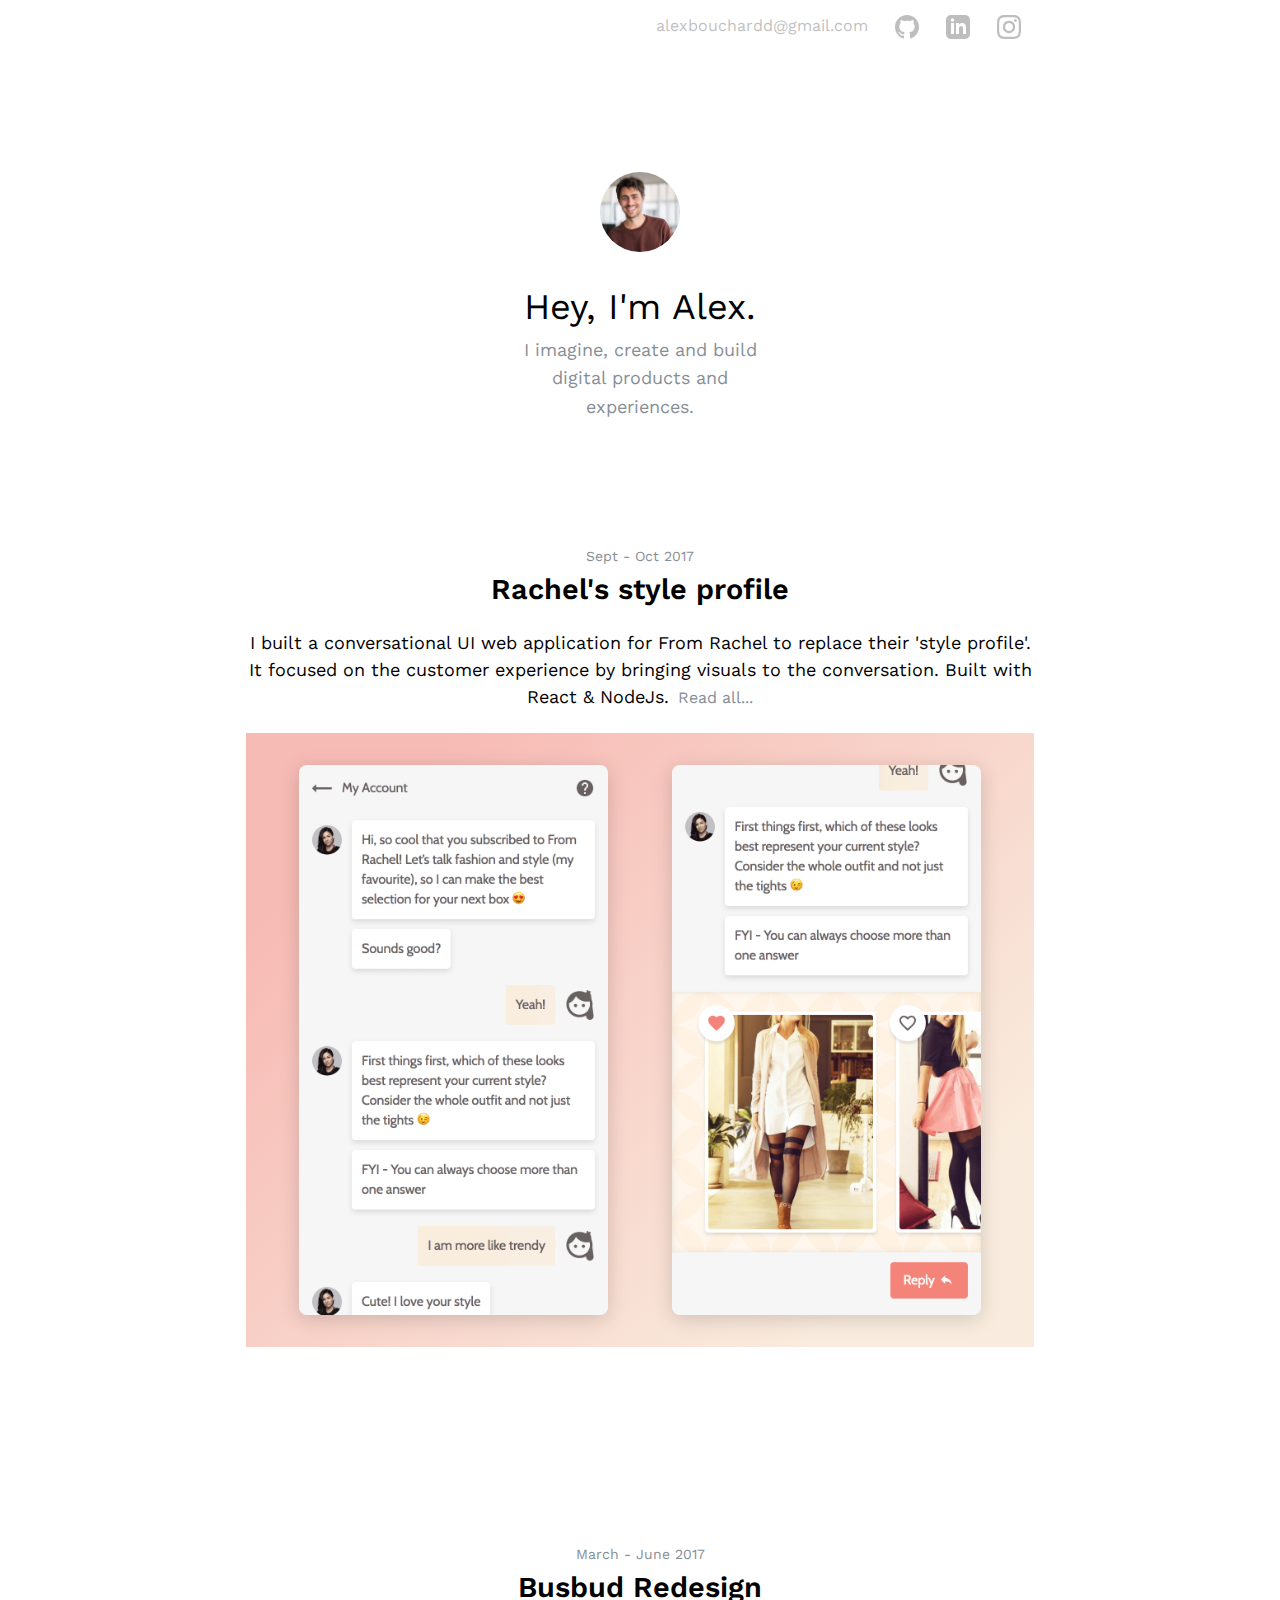
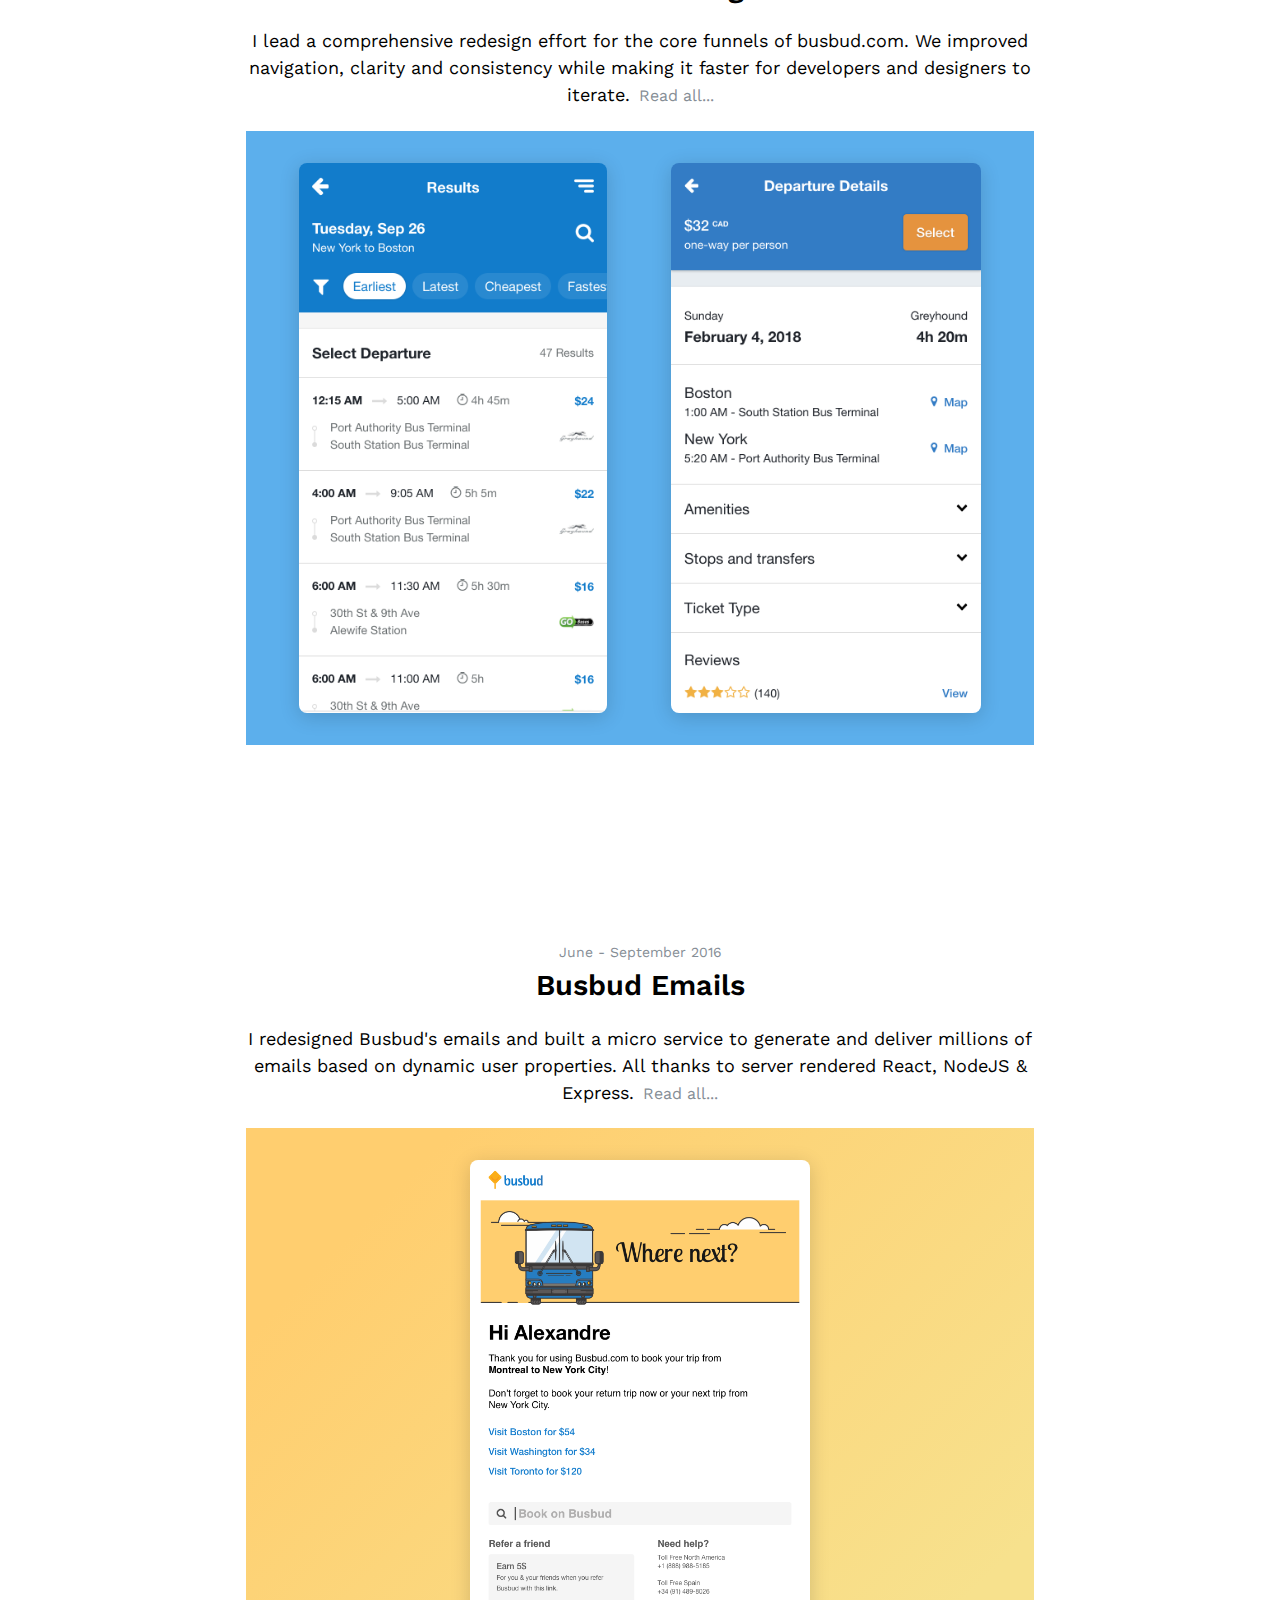
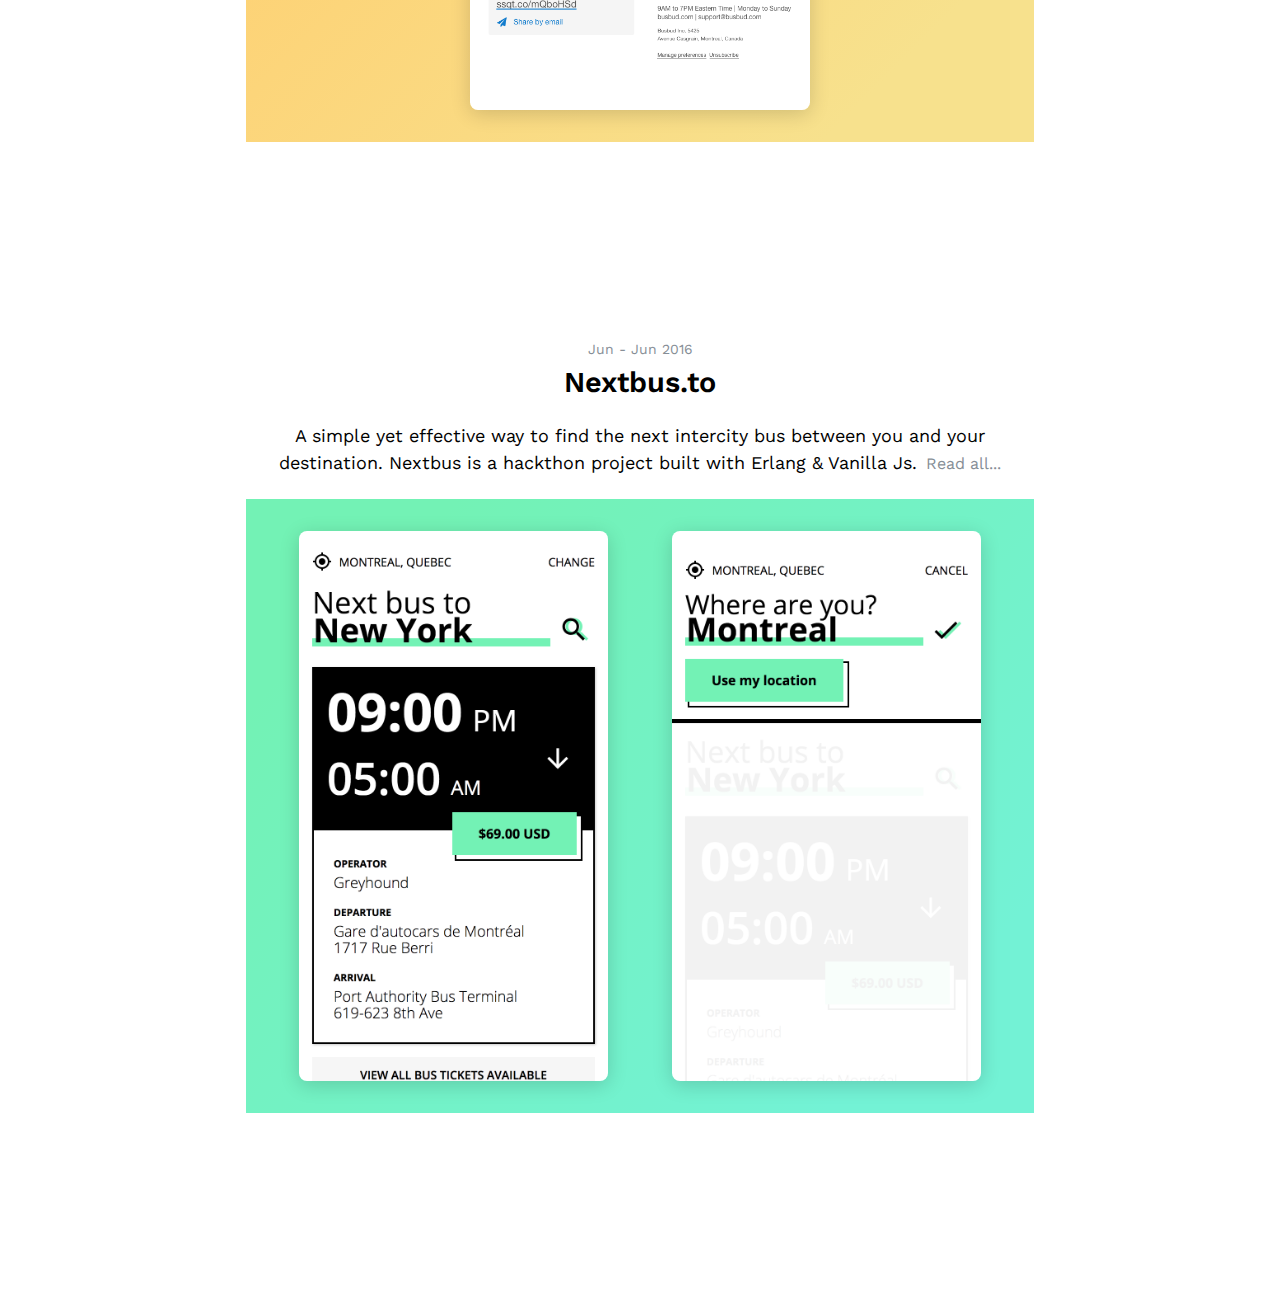
==== commit 4c9bb93d: "Updates" ====
--- a/index.html
+++ b/index.html
@@ -1 +1,7 @@
-<!DOCTYPE html><html><head><meta charset="utf-8"/><meta http-equiv="x-ua-compatible" content="ie=edge"/><meta name="viewport" content="width=device-width, initial-scale=1, shrink-to-fit=no"/><link rel="preload" href="/component---src-layouts-index-js-3010fd3db16922624ec7.js" as="script"/><link rel="preload" href="/component---src-pages-index-js-5490fa040dedcc7c42bf.js" as="script"/><link rel="preload" href="/path---index-dfe0fee02bfaa9380ad3.js" as="script"/><link rel="preload" href="/app-72fbdc803cc58650a008.js" as="script"/><link rel="preload" href="/commons-c9201d6f19c634d0f23b.js" as="script"/><title data-react-helmet="true">Alex Bouchard - Portfolio</title><link data-react-helmet="true" rel="icon" type="image/ico" href="/static/favicon.921bebd7.ico"/><link data-react-helmet="true" href="https://fonts.googleapis.com/css?family=Work+Sans:400,500,600,700" rel="stylesheet"/><meta data-react-helmet="true" name="description" content="Designer and technologist with a just a tad too much energy."/><style id="gatsby-inlined-css">*,:after,:before{box-sizing:border-box}html{font-family:sans-serif;line-height:1.15;-webkit-text-size-adjust:100%;-ms-text-size-adjust:100%;-ms-overflow-style:scrollbar;-webkit-tap-highlight-color:transparent}@-ms-viewport{width:device-width}article,aside,dialog,figcaption,figure,footer,header,hgroup,main,nav,section{display:block}body{margin:0;font-family:Work Sans,sans-serif;font-size:1rem;font-weight:400;line-height:1.5;color:#000;text-align:left;background-color:#fff}[tabindex="-1"]:focus{outline:none!important}hr{box-sizing:content-box;height:0;overflow:visible}h1,h2,h3,h4,h5,h6{margin-top:0;margin-bottom:.5rem}p{margin-top:0;margin-bottom:1rem}abbr[data-original-title],abbr[title]{text-decoration:underline;text-decoration:underline dotted;cursor:help;border-bottom:0}address{font-style:normal;line-height:inherit}address,dl,ol,ul{margin-bottom:1rem}dl,ol,ul{margin-top:0}ol ol,ol ul,ul ol,ul ul{margin-bottom:0}dt{font-weight:700}dd{margin-bottom:.5rem;margin-left:0}blockquote{margin:0 0 1rem}dfn{font-style:italic}b,strong{font-weight:bolder}small{font-size:80%}sub,sup{position:relative;font-size:75%;line-height:0;vertical-align:baseline}sub{bottom:-.25em}sup{top:-.5em}a{color:#007bff;text-decoration:none;background-color:transparent;-webkit-text-decoration-skip:objects}a:hover{color:#0056b3;text-decoration:underline}a:not([href]):not([tabindex]),a:not([href]):not([tabindex]):focus,a:not([href]):not([tabindex]):hover{color:inherit;text-decoration:none}a:not([href]):not([tabindex]):focus{outline:0}code,kbd,pre,samp{font-family:monospace,monospace;font-size:1em}pre{margin-top:0;margin-bottom:1rem;overflow:auto}figure{margin:0 0 1rem}img{vertical-align:middle;border-style:none}svg:not(:root){overflow:hidden}[role=button],a,area,button,input,label,select,summary,textarea{touch-action:manipulation}table{border-collapse:collapse}caption{padding-top:.75rem;padding-bottom:.75rem;color:#868e96;text-align:left;caption-side:bottom}th{text-align:inherit}label{display:inline-block;margin-bottom:.5rem}button:focus{outline:1px dotted;outline:5px auto -webkit-focus-ring-color}button,input,optgroup,select,textarea{margin:0;font-family:inherit;font-size:inherit;line-height:inherit}button,input{overflow:visible}button,select{text-transform:none}[type=reset],[type=submit],button,html [type=button]{-webkit-appearance:button}[type=button]::-moz-focus-inner,[type=reset]::-moz-focus-inner,[type=submit]::-moz-focus-inner,button::-moz-focus-inner{padding:0;border-style:none}input[type=checkbox],input[type=radio]{box-sizing:border-box;padding:0}input[type=date],input[type=datetime-local],input[type=month],input[type=time]{-webkit-appearance:listbox}textarea{overflow:auto;resize:vertical}fieldset{min-width:0;padding:0;margin:0;border:0}legend{display:block;width:100%;max-width:100%;padding:0;margin-bottom:.5rem;font-size:1.5rem;line-height:inherit;color:inherit;white-space:normal}progress{vertical-align:baseline}[type=number]::-webkit-inner-spin-button,[type=number]::-webkit-outer-spin-button{height:auto}[type=search]{outline-offset:-2px;-webkit-appearance:none}[type=search]::-webkit-search-cancel-button,[type=search]::-webkit-search-decoration{-webkit-appearance:none}::-webkit-file-upload-button{font:inherit;-webkit-appearance:button}output{display:inline-block}summary{display:list-item}template{display:none}[hidden]{display:none!important}.container{margin-right:auto;margin-left:auto;padding-right:16px;padding-left:16px;width:100%}@media (min-width:576px){.container{max-width:540px}}@media (min-width:768px){.container{max-width:720px}}@media (min-width:992px){.container{max-width:960px}}@media (min-width:1200px){.container{max-width:1140px}}.container-fluid{margin-right:auto;margin-left:auto;padding-right:16px;padding-left:16px;width:100%}.row{display:flex;flex-wrap:wrap;margin-right:-16px;margin-left:-16px}.no-gutters{margin-right:0;margin-left:0}.no-gutters>.col,.no-gutters>[class*=col-]{padding-right:0;padding-left:0}.col,.col-1,.col-2,.col-3,.col-4,.col-5,.col-6,.col-7,.col-8,.col-9,.col-10,.col-11,.col-12,.col-auto,.col-lg,.col-lg-1,.col-lg-2,.col-lg-3,.col-lg-4,.col-lg-5,.col-lg-6,.col-lg-7,.col-lg-8,.col-lg-9,.col-lg-10,.col-lg-11,.col-lg-12,.col-lg-auto,.col-md,.col-md-1,.col-md-2,.col-md-3,.col-md-4,.col-md-5,.col-md-6,.col-md-7,.col-md-8,.col-md-9,.col-md-10,.col-md-11,.col-md-12,.col-md-auto,.col-sm,.col-sm-1,.col-sm-2,.col-sm-3,.col-sm-4,.col-sm-5,.col-sm-6,.col-sm-7,.col-sm-8,.col-sm-9,.col-sm-10,.col-sm-11,.col-sm-12,.col-sm-auto,.col-xl,.col-xl-1,.col-xl-2,.col-xl-3,.col-xl-4,.col-xl-5,.col-xl-6,.col-xl-7,.col-xl-8,.col-xl-9,.col-xl-10,.col-xl-11,.col-xl-12,.col-xl-auto{position:relative;width:100%;min-height:1px;padding-right:16px;padding-left:16px}.col{flex-basis:0;flex-grow:1;max-width:100%}.col-auto{flex:0 0 auto;width:auto;max-width:none}.col-1{flex:0 0 8.33333333%;max-width:8.33333333%}.col-2{flex:0 0 16.66666667%;max-width:16.66666667%}.col-3{flex:0 0 25%;max-width:25%}.col-4{flex:0 0 33.33333333%;max-width:33.33333333%}.col-5{flex:0 0 41.66666667%;max-width:41.66666667%}.col-6{flex:0 0 50%;max-width:50%}.col-7{flex:0 0 58.33333333%;max-width:58.33333333%}.col-8{flex:0 0 66.66666667%;max-width:66.66666667%}.col-9{flex:0 0 75%;max-width:75%}.col-10{flex:0 0 83.33333333%;max-width:83.33333333%}.col-11{flex:0 0 91.66666667%;max-width:91.66666667%}.col-12{flex:0 0 100%;max-width:100%}.order-1{order:1}.order-2{order:2}.order-3{order:3}.order-4{order:4}.order-5{order:5}.order-6{order:6}.order-7{order:7}.order-8{order:8}.order-9{order:9}.order-10{order:10}.order-11{order:11}.order-12{order:12}@media (min-width:576px){.col-sm{flex-basis:0;flex-grow:1;max-width:100%}.col-sm-auto{flex:0 0 auto;width:auto;max-width:none}.col-sm-1{flex:0 0 8.33333333%;max-width:8.33333333%}.col-sm-2{flex:0 0 16.66666667%;max-width:16.66666667%}.col-sm-3{flex:0 0 25%;max-width:25%}.col-sm-4{flex:0 0 33.33333333%;max-width:33.33333333%}.col-sm-5{flex:0 0 41.66666667%;max-width:41.66666667%}.col-sm-6{flex:0 0 50%;max-width:50%}.col-sm-7{flex:0 0 58.33333333%;max-width:58.33333333%}.col-sm-8{flex:0 0 66.66666667%;max-width:66.66666667%}.col-sm-9{flex:0 0 75%;max-width:75%}.col-sm-10{flex:0 0 83.33333333%;max-width:83.33333333%}.col-sm-11{flex:0 0 91.66666667%;max-width:91.66666667%}.col-sm-12{flex:0 0 100%;max-width:100%}.order-sm-1{order:1}.order-sm-2{order:2}.order-sm-3{order:3}.order-sm-4{order:4}.order-sm-5{order:5}.order-sm-6{order:6}.order-sm-7{order:7}.order-sm-8{order:8}.order-sm-9{order:9}.order-sm-10{order:10}.order-sm-11{order:11}.order-sm-12{order:12}}@media (min-width:768px){.col-md{flex-basis:0;flex-grow:1;max-width:100%}.col-md-auto{flex:0 0 auto;width:auto;max-width:none}.col-md-1{flex:0 0 8.33333333%;max-width:8.33333333%}.col-md-2{flex:0 0 16.66666667%;max-width:16.66666667%}.col-md-3{flex:0 0 25%;max-width:25%}.col-md-4{flex:0 0 33.33333333%;max-width:33.33333333%}.col-md-5{flex:0 0 41.66666667%;max-width:41.66666667%}.col-md-6{flex:0 0 50%;max-width:50%}.col-md-7{flex:0 0 58.33333333%;max-width:58.33333333%}.col-md-8{flex:0 0 66.66666667%;max-width:66.66666667%}.col-md-9{flex:0 0 75%;max-width:75%}.col-md-10{flex:0 0 83.33333333%;max-width:83.33333333%}.col-md-11{flex:0 0 91.66666667%;max-width:91.66666667%}.col-md-12{flex:0 0 100%;max-width:100%}.order-md-1{order:1}.order-md-2{order:2}.order-md-3{order:3}.order-md-4{order:4}.order-md-5{order:5}.order-md-6{order:6}.order-md-7{order:7}.order-md-8{order:8}.order-md-9{order:9}.order-md-10{order:10}.order-md-11{order:11}.order-md-12{order:12}}@media (min-width:992px){.col-lg{flex-basis:0;flex-grow:1;max-width:100%}.col-lg-auto{flex:0 0 auto;width:auto;max-width:none}.col-lg-1{flex:0 0 8.33333333%;max-width:8.33333333%}.col-lg-2{flex:0 0 16.66666667%;max-width:16.66666667%}.col-lg-3{flex:0 0 25%;max-width:25%}.col-lg-4{flex:0 0 33.33333333%;max-width:33.33333333%}.col-lg-5{flex:0 0 41.66666667%;max-width:41.66666667%}.col-lg-6{flex:0 0 50%;max-width:50%}.col-lg-7{flex:0 0 58.33333333%;max-width:58.33333333%}.col-lg-8{flex:0 0 66.66666667%;max-width:66.66666667%}.col-lg-9{flex:0 0 75%;max-width:75%}.col-lg-10{flex:0 0 83.33333333%;max-width:83.33333333%}.col-lg-11{flex:0 0 91.66666667%;max-width:91.66666667%}.col-lg-12{flex:0 0 100%;max-width:100%}.order-lg-1{order:1}.order-lg-2{order:2}.order-lg-3{order:3}.order-lg-4{order:4}.order-lg-5{order:5}.order-lg-6{order:6}.order-lg-7{order:7}.order-lg-8{order:8}.order-lg-9{order:9}.order-lg-10{order:10}.order-lg-11{order:11}.order-lg-12{order:12}}@media (min-width:1200px){.col-xl{flex-basis:0;flex-grow:1;max-width:100%}.col-xl-auto{flex:0 0 auto;width:auto;max-width:none}.col-xl-1{flex:0 0 8.33333333%;max-width:8.33333333%}.col-xl-2{flex:0 0 16.66666667%;max-width:16.66666667%}.col-xl-3{flex:0 0 25%;max-width:25%}.col-xl-4{flex:0 0 33.33333333%;max-width:33.33333333%}.col-xl-5{flex:0 0 41.66666667%;max-width:41.66666667%}.col-xl-6{flex:0 0 50%;max-width:50%}.col-xl-7{flex:0 0 58.33333333%;max-width:58.33333333%}.col-xl-8{flex:0 0 66.66666667%;max-width:66.66666667%}.col-xl-9{flex:0 0 75%;max-width:75%}.col-xl-10{flex:0 0 83.33333333%;max-width:83.33333333%}.col-xl-11{flex:0 0 91.66666667%;max-width:91.66666667%}.col-xl-12{flex:0 0 100%;max-width:100%}.order-xl-1{order:1}.order-xl-2{order:2}.order-xl-3{order:3}.order-xl-4{order:4}.order-xl-5{order:5}.order-xl-6{order:6}.order-xl-7{order:7}.order-xl-8{order:8}.order-xl-9{order:9}.order-xl-10{order:10}.order-xl-11{order:11}.order-xl-12{order:12}}.btn{display:inline-block;font-weight:400;text-align:center;white-space:nowrap;vertical-align:middle;user-select:none;border:1px solid transparent;padding:.75rem 1rem;font-size:1rem;line-height:1.25;border-radius:.25rem;transition:background-color .15s ease-in-out,border-color .15s ease-in-out,box-shadow .15s ease-in-out}.btn:focus,.btn:hover{text-decoration:none}.btn.focus,.btn:focus{outline:0;box-shadow:none}.btn.disabled,.btn:disabled{opacity:.65;box-shadow:none}.btn.active,.btn:active{background-image:none;box-shadow:none,none}a.btn.disabled,fieldset[disabled] a.btn{pointer-events:none}.btn-primary{color:#fff;background-color:#007bff;border-color:#007bff;box-shadow:none}.btn-primary:hover{color:#fff;background-color:#0069d9;border-color:#0062cc}.btn-primary.focus,.btn-primary:focus{box-shadow:none,0 0 0 3px rgba(0,123,255,.5)}.btn-primary.disabled,.btn-primary:disabled{background-color:#007bff;border-color:#007bff}.btn-primary.active,.btn-primary:active,.show>.btn-primary.dropdown-toggle{background-color:#0069d9;background-image:none;border-color:#0062cc;box-shadow:none}.btn-secondary{color:#fff;background-color:#868e96;border-color:#868e96;box-shadow:none}.btn-secondary:hover{color:#fff;background-color:#727b84;border-color:#6c757d}.btn-secondary.focus,.btn-secondary:focus{box-shadow:none,0 0 0 3px hsla(210,7%,56%,.5)}.btn-secondary.disabled,.btn-secondary:disabled{background-color:#868e96;border-color:#868e96}.btn-secondary.active,.btn-secondary:active,.show>.btn-secondary.dropdown-toggle{background-color:#727b84;background-image:none;border-color:#6c757d;box-shadow:none}.btn-success{color:#fff;background-color:#28a745;border-color:#28a745;box-shadow:none}.btn-success:hover{color:#fff;background-color:#218838;border-color:#1e7e34}.btn-success.focus,.btn-success:focus{box-shadow:none,0 0 0 3px rgba(40,167,69,.5)}.btn-success.disabled,.btn-success:disabled{background-color:#28a745;border-color:#28a745}.btn-success.active,.btn-success:active,.show>.btn-success.dropdown-toggle{background-color:#218838;background-image:none;border-color:#1e7e34;box-shadow:none}.btn-info{color:#fff;background-color:#17a2b8;border-color:#17a2b8;box-shadow:none}.btn-info:hover{color:#fff;background-color:#138496;border-color:#117a8b}.btn-info.focus,.btn-info:focus{box-shadow:none,0 0 0 3px rgba(23,162,184,.5)}.btn-info.disabled,.btn-info:disabled{background-color:#17a2b8;border-color:#17a2b8}.btn-info.active,.btn-info:active,.show>.btn-info.dropdown-toggle{background-color:#138496;background-image:none;border-color:#117a8b;box-shadow:none}.btn-warning{color:#111;background-color:#ffc107;border-color:#ffc107;box-shadow:none}.btn-warning:hover{color:#111;background-color:#e0a800;border-color:#d39e00}.btn-warning.focus,.btn-warning:focus{box-shadow:none,0 0 0 3px rgba(255,193,7,.5)}.btn-warning.disabled,.btn-warning:disabled{background-color:#ffc107;border-color:#ffc107}.btn-warning.active,.btn-warning:active,.show>.btn-warning.dropdown-toggle{background-color:#e0a800;background-image:none;border-color:#d39e00;box-shadow:none}.btn-danger{color:#fff;background-color:#dc3545;border-color:#dc3545;box-shadow:none}.btn-danger:hover{color:#fff;background-color:#c82333;border-color:#bd2130}.btn-danger.focus,.btn-danger:focus{box-shadow:none,0 0 0 3px rgba(220,53,69,.5)}.btn-danger.disabled,.btn-danger:disabled{background-color:#dc3545;border-color:#dc3545}.btn-danger.active,.btn-danger:active,.show>.btn-danger.dropdown-toggle{background-color:#c82333;background-image:none;border-color:#bd2130;box-shadow:none}.btn-light{color:#111;background-color:#f7f7f7;border-color:#f7f7f7;box-shadow:none}.btn-light:hover{color:#111;background-color:#e4e4e4;border-color:#dedddd}.btn-light.focus,.btn-light:focus{box-shadow:none,0 0 0 3px hsla(0,0%,97%,.5)}.btn-light.disabled,.btn-light:disabled{background-color:#f7f7f7;border-color:#f7f7f7}.btn-light.active,.btn-light:active,.show>.btn-light.dropdown-toggle{background-color:#e4e4e4;background-image:none;border-color:#dedddd;box-shadow:none}.btn-dark{box-shadow:none}.btn-dark,.btn-dark:hover{color:#fff;background-color:#000;border-color:#000}.btn-dark.focus,.btn-dark:focus{box-shadow:none,0 0 0 3px rgba(0,0,0,.5)}.btn-dark.disabled,.btn-dark:disabled{background-color:#000;border-color:#000}.btn-dark.active,.btn-dark:active,.show>.btn-dark.dropdown-toggle{background-color:#000;background-image:none;border-color:#000;box-shadow:none}.btn-white{color:#111;background-color:#fff;border-color:#fff;box-shadow:none}.btn-white:hover{color:#111;background-color:#ececec;border-color:#e6e5e5}.btn-white.focus,.btn-white:focus{box-shadow:none,0 0 0 3px hsla(0,0%,100%,.5)}.btn-white.disabled,.btn-white:disabled{background-color:#fff;border-color:#fff}.btn-white.active,.btn-white:active,.show>.btn-white.dropdown-toggle{background-color:#ececec;background-image:none;border-color:#e6e5e5;box-shadow:none}.btn-outline-primary{color:#007bff;background-color:transparent;background-image:none;border-color:#007bff}.btn-outline-primary:hover{color:#fff;background-color:#007bff;border-color:#007bff}.btn-outline-primary.focus,.btn-outline-primary:focus{box-shadow:0 0 0 3px rgba(0,123,255,.5)}.btn-outline-primary.disabled,.btn-outline-primary:disabled{color:#007bff;background-color:transparent}.btn-outline-primary.active,.btn-outline-primary:active,.show>.btn-outline-primary.dropdown-toggle{color:#fff;background-color:#007bff;border-color:#007bff}.btn-outline-secondary{color:#868e96;background-color:transparent;background-image:none;border-color:#868e96}.btn-outline-secondary:hover{color:#fff;background-color:#868e96;border-color:#868e96}.btn-outline-secondary.focus,.btn-outline-secondary:focus{box-shadow:0 0 0 3px hsla(210,7%,56%,.5)}.btn-outline-secondary.disabled,.btn-outline-secondary:disabled{color:#868e96;background-color:transparent}.btn-outline-secondary.active,.btn-outline-secondary:active,.show>.btn-outline-secondary.dropdown-toggle{color:#fff;background-color:#868e96;border-color:#868e96}.btn-outline-success{color:#28a745;background-color:transparent;background-image:none;border-color:#28a745}.btn-outline-success:hover{color:#fff;background-color:#28a745;border-color:#28a745}.btn-outline-success.focus,.btn-outline-success:focus{box-shadow:0 0 0 3px rgba(40,167,69,.5)}.btn-outline-success.disabled,.btn-outline-success:disabled{color:#28a745;background-color:transparent}.btn-outline-success.active,.btn-outline-success:active,.show>.btn-outline-success.dropdown-toggle{color:#fff;background-color:#28a745;border-color:#28a745}.btn-outline-info{color:#17a2b8;background-color:transparent;background-image:none;border-color:#17a2b8}.btn-outline-info:hover{color:#fff;background-color:#17a2b8;border-color:#17a2b8}.btn-outline-info.focus,.btn-outline-info:focus{box-shadow:0 0 0 3px rgba(23,162,184,.5)}.btn-outline-info.disabled,.btn-outline-info:disabled{color:#17a2b8;background-color:transparent}.btn-outline-info.active,.btn-outline-info:active,.show>.btn-outline-info.dropdown-toggle{color:#fff;background-color:#17a2b8;border-color:#17a2b8}.btn-outline-warning{color:#ffc107;background-color:transparent;background-image:none;border-color:#ffc107}.btn-outline-warning:hover{color:#fff;background-color:#ffc107;border-color:#ffc107}.btn-outline-warning.focus,.btn-outline-warning:focus{box-shadow:0 0 0 3px rgba(255,193,7,.5)}.btn-outline-warning.disabled,.btn-outline-warning:disabled{color:#ffc107;background-color:transparent}.btn-outline-warning.active,.btn-outline-warning:active,.show>.btn-outline-warning.dropdown-toggle{color:#fff;background-color:#ffc107;border-color:#ffc107}.btn-outline-danger{color:#dc3545;background-color:transparent;background-image:none;border-color:#dc3545}.btn-outline-danger:hover{color:#fff;background-color:#dc3545;border-color:#dc3545}.btn-outline-danger.focus,.btn-outline-danger:focus{box-shadow:0 0 0 3px rgba(220,53,69,.5)}.btn-outline-danger.disabled,.btn-outline-danger:disabled{color:#dc3545;background-color:transparent}.btn-outline-danger.active,.btn-outline-danger:active,.show>.btn-outline-danger.dropdown-toggle{color:#fff;background-color:#dc3545;border-color:#dc3545}.btn-outline-light{color:#f7f7f7;background-color:transparent;background-image:none;border-color:#f7f7f7}.btn-outline-light:hover{color:#fff;background-color:#f7f7f7;border-color:#f7f7f7}.btn-outline-light.focus,.btn-outline-light:focus{box-shadow:0 0 0 3px hsla(0,0%,97%,.5)}.btn-outline-light.disabled,.btn-outline-light:disabled{color:#f7f7f7;background-color:transparent}.btn-outline-light.active,.btn-outline-light:active,.show>.btn-outline-light.dropdown-toggle{color:#fff;background-color:#f7f7f7;border-color:#f7f7f7}.btn-outline-dark{color:#000;background-color:transparent;background-image:none;border-color:#000}.btn-outline-dark:hover{color:#fff;background-color:#000;border-color:#000}.btn-outline-dark.focus,.btn-outline-dark:focus{box-shadow:0 0 0 3px rgba(0,0,0,.5)}.btn-outline-dark.disabled,.btn-outline-dark:disabled{color:#000;background-color:transparent}.btn-outline-dark.active,.btn-outline-dark:active,.show>.btn-outline-dark.dropdown-toggle{color:#fff;background-color:#000;border-color:#000}.btn-outline-white{color:#fff;background-color:transparent;background-image:none;border-color:#fff}.btn-outline-white:hover{color:#fff;background-color:#fff;border-color:#fff}.btn-outline-white.focus,.btn-outline-white:focus{box-shadow:0 0 0 3px hsla(0,0%,100%,.5)}.btn-outline-white.disabled,.btn-outline-white:disabled{color:#fff;background-color:transparent}.btn-outline-white.active,.btn-outline-white:active,.show>.btn-outline-white.dropdown-toggle{color:#fff;background-color:#fff;border-color:#fff}.btn-link{font-weight:400;color:#007bff;border-radius:0}.btn-link,.btn-link.active,.btn-link:active,.btn-link:disabled{background-color:transparent;box-shadow:none}.btn-link,.btn-link:active,.btn-link:focus{border-color:transparent;box-shadow:none}.btn-link:hover{border-color:transparent}.btn-link:focus,.btn-link:hover{color:#0056b3;text-decoration:underline;background-color:transparent}.btn-link:disabled{color:#868e96}.btn-link:disabled:focus,.btn-link:disabled:hover{text-decoration:none}.btn-lg{padding:.5rem 1rem;font-size:1.125rem;line-height:1.5;border-radius:.5rem}.btn-sm{padding:.25rem .5rem;font-size:.875rem;line-height:1.5;border-radius:0 .125rem}.btn-block{display:block;width:100%}.btn-block+.btn-block{margin-top:.5rem}input[type=button].btn-block,input[type=reset].btn-block,input[type=submit].btn-block{width:100%}.fade{opacity:0;transition:opacity .15s linear}.fade.show{opacity:1}.collapse{display:none}.collapse.show{display:block}tr.collapse.show{display:table-row}tbody.collapse.show{display:table-row-group}.collapsing{position:relative;height:0;overflow:hidden;transition:height .35s ease}.align-baseline{vertical-align:baseline!important}.align-top{vertical-align:top!important}.align-middle{vertical-align:middle!important}.align-bottom{vertical-align:bottom!important}.align-text-bottom{vertical-align:text-bottom!important}.align-text-top{vertical-align:text-top!important}.bg-primary{background-color:#007bff!important}a.bg-primary:focus,a.bg-primary:hover{background-color:#0062cc!important}.bg-secondary{background-color:#868e96!important}a.bg-secondary:focus,a.bg-secondary:hover{background-color:#6c757d!important}.bg-success{background-color:#28a745!important}a.bg-success:focus,a.bg-success:hover{background-color:#1e7e34!important}.bg-info{background-color:#17a2b8!important}a.bg-info:focus,a.bg-info:hover{background-color:#117a8b!important}.bg-warning{background-color:#ffc107!important}a.bg-warning:focus,a.bg-warning:hover{background-color:#d39e00!important}.bg-danger{background-color:#dc3545!important}a.bg-danger:focus,a.bg-danger:hover{background-color:#bd2130!important}.bg-light{background-color:#f7f7f7!important}a.bg-light:focus,a.bg-light:hover{background-color:#dedddd!important}.bg-dark,a.bg-dark:focus,a.bg-dark:hover{background-color:#000!important}a.bg-white:focus,a.bg-white:hover{background-color:#e6e5e5!important}.bg-white{background-color:#fff!important}.bg-transparent{background-color:transparent!important}.border{border:1px solid #e9ecef!important}.border-0{border:0!important}.border-top-0{border-top:0!important}.border-right-0{border-right:0!important}.border-bottom-0{border-bottom:0!important}.border-left-0{border-left:0!important}.border-primary{border-color:#007bff!important}.border-secondary{border-color:#868e96!important}.border-success{border-color:#28a745!important}.border-info{border-color:#17a2b8!important}.border-warning{border-color:#ffc107!important}.border-danger{border-color:#dc3545!important}.border-light{border-color:#f7f7f7!important}.border-dark{border-color:#000!important}.border-white{border-color:#fff!important}.rounded{border-radius:.25rem!important}.rounded-top{border-top-left-radius:.25rem!important}.rounded-right,.rounded-top{border-top-right-radius:.25rem!important}.rounded-bottom,.rounded-right{border-bottom-right-radius:.25rem!important}.rounded-bottom,.rounded-left{border-bottom-left-radius:.25rem!important}.rounded-left{border-top-left-radius:.25rem!important}.rounded-circle{border-radius:50%}.rounded-0{border-radius:0}.clearfix:after{display:block;clear:both;content:""}.d-none{display:none!important}.d-inline{display:inline!important}.d-inline-block{display:inline-block!important}.d-block{display:block!important}.d-table{display:table!important}.d-table-cell{display:table-cell!important}.d-flex{display:flex!important}.d-inline-flex{display:inline-flex!important}@media (min-width:576px){.d-sm-none{display:none!important}.d-sm-inline{display:inline!important}.d-sm-inline-block{display:inline-block!important}.d-sm-block{display:block!important}.d-sm-table{display:table!important}.d-sm-table-cell{display:table-cell!important}.d-sm-flex{display:flex!important}.d-sm-inline-flex{display:inline-flex!important}}@media (min-width:768px){.d-md-none{display:none!important}.d-md-inline{display:inline!important}.d-md-inline-block{display:inline-block!important}.d-md-block{display:block!important}.d-md-table{display:table!important}.d-md-table-cell{display:table-cell!important}.d-md-flex{display:flex!important}.d-md-inline-flex{display:inline-flex!important}}@media (min-width:992px){.d-lg-none{display:none!important}.d-lg-inline{display:inline!important}.d-lg-inline-block{display:inline-block!important}.d-lg-block{display:block!important}.d-lg-table{display:table!important}.d-lg-table-cell{display:table-cell!important}.d-lg-flex{display:flex!important}.d-lg-inline-flex{display:inline-flex!important}}@media (min-width:1200px){.d-xl-none{display:none!important}.d-xl-inline{display:inline!important}.d-xl-inline-block{display:inline-block!important}.d-xl-block{display:block!important}.d-xl-table{display:table!important}.d-xl-table-cell{display:table-cell!important}.d-xl-flex{display:flex!important}.d-xl-inline-flex{display:inline-flex!important}}.d-print-block{display:none!important}@media print{.d-print-block{display:block!important}}.d-print-inline{display:none!important}@media print{.d-print-inline{display:inline!important}}.d-print-inline-block{display:none!important}@media print{.d-print-inline-block{display:inline-block!important}}@media print{.d-print-none{display:none!important}}.embed-responsive{position:relative;display:block;width:100%;padding:0;overflow:hidden}.embed-responsive:before{display:block;content:""}.embed-responsive .embed-responsive-item,.embed-responsive embed,.embed-responsive iframe,.embed-responsive object,.embed-responsive video{position:absolute;top:0;bottom:0;left:0;width:100%;height:100%;border:0}.embed-responsive-21by9:before{padding-top:42.85714286%}.embed-responsive-16by9:before{padding-top:56.25%}.embed-responsive-4by3:before{padding-top:75%}.embed-responsive-1by1:before{padding-top:100%}.flex-row{flex-direction:row!important}.flex-column{flex-direction:column!important}.flex-row-reverse{flex-direction:row-reverse!important}.flex-column-reverse{flex-direction:column-reverse!important}.flex-wrap{flex-wrap:wrap!important}.flex-nowrap{flex-wrap:nowrap!important}.flex-wrap-reverse{flex-wrap:wrap-reverse!important}.justify-content-start{justify-content:flex-start!important}.justify-content-end{justify-content:flex-end!important}.justify-content-center{justify-content:center!important}.justify-content-between{justify-content:space-between!important}.justify-content-around{justify-content:space-around!important}.align-items-start{align-items:flex-start!important}.align-items-end{align-items:flex-end!important}.align-items-center{align-items:center!important}.align-items-baseline{align-items:baseline!important}.align-items-stretch{align-items:stretch!important}.align-content-start{align-content:flex-start!important}.align-content-end{align-content:flex-end!important}.align-content-center{align-content:center!important}.align-content-between{align-content:space-between!important}.align-content-around{align-content:space-around!important}.align-content-stretch{align-content:stretch!important}.align-self-auto{align-self:auto!important}.align-self-start{align-self:flex-start!important}.align-self-end{align-self:flex-end!important}.align-self-center{align-self:center!important}.align-self-baseline{align-self:baseline!important}.align-self-stretch{align-self:stretch!important}@media (min-width:576px){.flex-sm-row{flex-direction:row!important}.flex-sm-column{flex-direction:column!important}.flex-sm-row-reverse{flex-direction:row-reverse!important}.flex-sm-column-reverse{flex-direction:column-reverse!important}.flex-sm-wrap{flex-wrap:wrap!important}.flex-sm-nowrap{flex-wrap:nowrap!important}.flex-sm-wrap-reverse{flex-wrap:wrap-reverse!important}.justify-content-sm-start{justify-content:flex-start!important}.justify-content-sm-end{justify-content:flex-end!important}.justify-content-sm-center{justify-content:center!important}.justify-content-sm-between{justify-content:space-between!important}.justify-content-sm-around{justify-content:space-around!important}.align-items-sm-start{align-items:flex-start!important}.align-items-sm-end{align-items:flex-end!important}.align-items-sm-center{align-items:center!important}.align-items-sm-baseline{align-items:baseline!important}.align-items-sm-stretch{align-items:stretch!important}.align-content-sm-start{align-content:flex-start!important}.align-content-sm-end{align-content:flex-end!important}.align-content-sm-center{align-content:center!important}.align-content-sm-between{align-content:space-between!important}.align-content-sm-around{align-content:space-around!important}.align-content-sm-stretch{align-content:stretch!important}.align-self-sm-auto{align-self:auto!important}.align-self-sm-start{align-self:flex-start!important}.align-self-sm-end{align-self:flex-end!important}.align-self-sm-center{align-self:center!important}.align-self-sm-baseline{align-self:baseline!important}.align-self-sm-stretch{align-self:stretch!important}}@media (min-width:768px){.flex-md-row{flex-direction:row!important}.flex-md-column{flex-direction:column!important}.flex-md-row-reverse{flex-direction:row-reverse!important}.flex-md-column-reverse{flex-direction:column-reverse!important}.flex-md-wrap{flex-wrap:wrap!important}.flex-md-nowrap{flex-wrap:nowrap!important}.flex-md-wrap-reverse{flex-wrap:wrap-reverse!important}.justify-content-md-start{justify-content:flex-start!important}.justify-content-md-end{justify-content:flex-end!important}.justify-content-md-center{justify-content:center!important}.justify-content-md-between{justify-content:space-between!important}.justify-content-md-around{justify-content:space-around!important}.align-items-md-start{align-items:flex-start!important}.align-items-md-end{align-items:flex-end!important}.align-items-md-center{align-items:center!important}.align-items-md-baseline{align-items:baseline!important}.align-items-md-stretch{align-items:stretch!important}.align-content-md-start{align-content:flex-start!important}.align-content-md-end{align-content:flex-end!important}.align-content-md-center{align-content:center!important}.align-content-md-between{align-content:space-between!important}.align-content-md-around{align-content:space-around!important}.align-content-md-stretch{align-content:stretch!important}.align-self-md-auto{align-self:auto!important}.align-self-md-start{align-self:flex-start!important}.align-self-md-end{align-self:flex-end!important}.align-self-md-center{align-self:center!important}.align-self-md-baseline{align-self:baseline!important}.align-self-md-stretch{align-self:stretch!important}}@media (min-width:992px){.flex-lg-row{flex-direction:row!important}.flex-lg-column{flex-direction:column!important}.flex-lg-row-reverse{flex-direction:row-reverse!important}.flex-lg-column-reverse{flex-direction:column-reverse!important}.flex-lg-wrap{flex-wrap:wrap!important}.flex-lg-nowrap{flex-wrap:nowrap!important}.flex-lg-wrap-reverse{flex-wrap:wrap-reverse!important}.justify-content-lg-start{justify-content:flex-start!important}.justify-content-lg-end{justify-content:flex-end!important}.justify-content-lg-center{justify-content:center!important}.justify-content-lg-between{justify-content:space-between!important}.justify-content-lg-around{justify-content:space-around!important}.align-items-lg-start{align-items:flex-start!important}.align-items-lg-end{align-items:flex-end!important}.align-items-lg-center{align-items:center!important}.align-items-lg-baseline{align-items:baseline!important}.align-items-lg-stretch{align-items:stretch!important}.align-content-lg-start{align-content:flex-start!important}.align-content-lg-end{align-content:flex-end!important}.align-content-lg-center{align-content:center!important}.align-content-lg-between{align-content:space-between!important}.align-content-lg-around{align-content:space-around!important}.align-content-lg-stretch{align-content:stretch!important}.align-self-lg-auto{align-self:auto!important}.align-self-lg-start{align-self:flex-start!important}.align-self-lg-end{align-self:flex-end!important}.align-self-lg-center{align-self:center!important}.align-self-lg-baseline{align-self:baseline!important}.align-self-lg-stretch{align-self:stretch!important}}@media (min-width:1200px){.flex-xl-row{flex-direction:row!important}.flex-xl-column{flex-direction:column!important}.flex-xl-row-reverse{flex-direction:row-reverse!important}.flex-xl-column-reverse{flex-direction:column-reverse!important}.flex-xl-wrap{flex-wrap:wrap!important}.flex-xl-nowrap{flex-wrap:nowrap!important}.flex-xl-wrap-reverse{flex-wrap:wrap-reverse!important}.justify-content-xl-start{justify-content:flex-start!important}.justify-content-xl-end{justify-content:flex-end!important}.justify-content-xl-center{justify-content:center!important}.justify-content-xl-between{justify-content:space-between!important}.justify-content-xl-around{justify-content:space-around!important}.align-items-xl-start{align-items:flex-start!important}.align-items-xl-end{align-items:flex-end!important}.align-items-xl-center{align-items:center!important}.align-items-xl-baseline{align-items:baseline!important}.align-items-xl-stretch{align-items:stretch!important}.align-content-xl-start{align-content:flex-start!important}.align-content-xl-end{align-content:flex-end!important}.align-content-xl-center{align-content:center!important}.align-content-xl-between{align-content:space-between!important}.align-content-xl-around{align-content:space-around!important}.align-content-xl-stretch{align-content:stretch!important}.align-self-xl-auto{align-self:auto!important}.align-self-xl-start{align-self:flex-start!important}.align-self-xl-end{align-self:flex-end!important}.align-self-xl-center{align-self:center!important}.align-self-xl-baseline{align-self:baseline!important}.align-self-xl-stretch{align-self:stretch!important}}.float-left{float:left!important}.float-right{float:right!important}.float-none{float:none!important}@media (min-width:576px){.float-sm-left{float:left!important}.float-sm-right{float:right!important}.float-sm-none{float:none!important}}@media (min-width:768px){.float-md-left{float:left!important}.float-md-right{float:right!important}.float-md-none{float:none!important}}@media (min-width:992px){.float-lg-left{float:left!important}.float-lg-right{float:right!important}.float-lg-none{float:none!important}}@media (min-width:1200px){.float-xl-left{float:left!important}.float-xl-right{float:right!important}.float-xl-none{float:none!important}}.position-static{position:static!important}.position-relative{position:relative!important}.position-absolute{position:absolute!important}.position-fixed{position:fixed!important}.position-sticky{position:sticky!important}.fixed-top{top:0}.fixed-bottom,.fixed-top{position:fixed;right:0;left:0;z-index:1030}.fixed-bottom{bottom:0}@supports (position:sticky){.sticky-top{position:sticky;top:0;z-index:1020}}.sr-only{position:absolute;width:1px;height:1px;padding:0;overflow:hidden;clip:rect(0,0,0,0);white-space:nowrap;clip-path:inset(50%);border:0}.sr-only-focusable:active,.sr-only-focusable:focus{position:static;width:auto;height:auto;overflow:visible;clip:auto;white-space:normal;clip-path:none}.w-25{width:25%!important}.w-50{width:50%!important}.w-75{width:75%!important}.w-100{width:100%!important}.h-25{height:25%!important}.h-50{height:50%!important}.h-75{height:75%!important}.h-100{height:100%!important}.mw-100{max-width:100%!important}.mh-100{max-height:100%!important}.m-0{margin:0!important}.mt-0,.my-0{margin-top:0!important}.mr-0,.mx-0{margin-right:0!important}.mb-0,.my-0{margin-bottom:0!important}.ml-0,.mx-0{margin-left:0!important}.m-1{margin:.25rem!important}.mt-1,.my-1{margin-top:.25rem!important}.mr-1,.mx-1{margin-right:.25rem!important}.mb-1,.my-1{margin-bottom:.25rem!important}.ml-1,.mx-1{margin-left:.25rem!important}.m-2{margin:.5rem!important}.mt-2,.my-2{margin-top:.5rem!important}.mr-2,.mx-2{margin-right:.5rem!important}.mb-2,.my-2{margin-bottom:.5rem!important}.ml-2,.mx-2{margin-left:.5rem!important}.m-3{margin:.75rem!important}.mt-3,.my-3{margin-top:.75rem!important}.mr-3,.mx-3{margin-right:.75rem!important}.mb-3,.my-3{margin-bottom:.75rem!important}.ml-3,.mx-3{margin-left:.75rem!important}.m-4{margin:1rem!important}.mt-4,.my-4{margin-top:1rem!important}.mr-4,.mx-4{margin-right:1rem!important}.mb-4,.my-4{margin-bottom:1rem!important}.ml-4,.mx-4{margin-left:1rem!important}.m-5{margin:1.25rem!important}.mt-5,.my-5{margin-top:1.25rem!important}.mr-5,.mx-5{margin-right:1.25rem!important}.mb-5,.my-5{margin-bottom:1.25rem!important}.ml-5,.mx-5{margin-left:1.25rem!important}.m-6{margin:1.5rem!important}.mt-6,.my-6{margin-top:1.5rem!important}.mr-6,.mx-6{margin-right:1.5rem!important}.mb-6,.my-6{margin-bottom:1.5rem!important}.ml-6,.mx-6{margin-left:1.5rem!important}.m-7{margin:3rem!important}.mt-7,.my-7{margin-top:3rem!important}.mr-7,.mx-7{margin-right:3rem!important}.mb-7,.my-7{margin-bottom:3rem!important}.ml-7,.mx-7{margin-left:3rem!important}.p-0{padding:0!important}.pt-0,.py-0{padding-top:0!important}.pr-0,.px-0{padding-right:0!important}.pb-0,.py-0{padding-bottom:0!important}.pl-0,.px-0{padding-left:0!important}.p-1{padding:.25rem!important}.pt-1,.py-1{padding-top:.25rem!important}.pr-1,.px-1{padding-right:.25rem!important}.pb-1,.py-1{padding-bottom:.25rem!important}.pl-1,.px-1{padding-left:.25rem!important}.p-2{padding:.5rem!important}.pt-2,.py-2{padding-top:.5rem!important}.pr-2,.px-2{padding-right:.5rem!important}.pb-2,.py-2{padding-bottom:.5rem!important}.pl-2,.px-2{padding-left:.5rem!important}.p-3{padding:.75rem!important}.pt-3,.py-3{padding-top:.75rem!important}.pr-3,.px-3{padding-right:.75rem!important}.pb-3,.py-3{padding-bottom:.75rem!important}.pl-3,.px-3{padding-left:.75rem!important}.p-4{padding:1rem!important}.pt-4,.py-4{padding-top:1rem!important}.pr-4,.px-4{padding-right:1rem!important}.pb-4,.py-4{padding-bottom:1rem!important}.pl-4,.px-4{padding-left:1rem!important}.p-5{padding:1.25rem!important}.pt-5,.py-5{padding-top:1.25rem!important}.pr-5,.px-5{padding-right:1.25rem!important}.pb-5,.py-5{padding-bottom:1.25rem!important}.pl-5,.px-5{padding-left:1.25rem!important}.p-6{padding:1.5rem!important}.pt-6,.py-6{padding-top:1.5rem!important}.pr-6,.px-6{padding-right:1.5rem!important}.pb-6,.py-6{padding-bottom:1.5rem!important}.pl-6,.px-6{padding-left:1.5rem!important}.p-7{padding:3rem!important}.pt-7,.py-7{padding-top:3rem!important}.pr-7,.px-7{padding-right:3rem!important}.pb-7,.py-7{padding-bottom:3rem!important}.pl-7,.px-7{padding-left:3rem!important}.m-auto{margin:auto!important}.mt-auto,.my-auto{margin-top:auto!important}.mr-auto,.mx-auto{margin-right:auto!important}.mb-auto,.my-auto{margin-bottom:auto!important}.ml-auto,.mx-auto{margin-left:auto!important}@media (min-width:576px){.m-sm-0{margin:0!important}.mt-sm-0,.my-sm-0{margin-top:0!important}.mr-sm-0,.mx-sm-0{margin-right:0!important}.mb-sm-0,.my-sm-0{margin-bottom:0!important}.ml-sm-0,.mx-sm-0{margin-left:0!important}.m-sm-1{margin:.25rem!important}.mt-sm-1,.my-sm-1{margin-top:.25rem!important}.mr-sm-1,.mx-sm-1{margin-right:.25rem!important}.mb-sm-1,.my-sm-1{margin-bottom:.25rem!important}.ml-sm-1,.mx-sm-1{margin-left:.25rem!important}.m-sm-2{margin:.5rem!important}.mt-sm-2,.my-sm-2{margin-top:.5rem!important}.mr-sm-2,.mx-sm-2{margin-right:.5rem!important}.mb-sm-2,.my-sm-2{margin-bottom:.5rem!important}.ml-sm-2,.mx-sm-2{margin-left:.5rem!important}.m-sm-3{margin:.75rem!important}.mt-sm-3,.my-sm-3{margin-top:.75rem!important}.mr-sm-3,.mx-sm-3{margin-right:.75rem!important}.mb-sm-3,.my-sm-3{margin-bottom:.75rem!important}.ml-sm-3,.mx-sm-3{margin-left:.75rem!important}.m-sm-4{margin:1rem!important}.mt-sm-4,.my-sm-4{margin-top:1rem!important}.mr-sm-4,.mx-sm-4{margin-right:1rem!important}.mb-sm-4,.my-sm-4{margin-bottom:1rem!important}.ml-sm-4,.mx-sm-4{margin-left:1rem!important}.m-sm-5{margin:1.25rem!important}.mt-sm-5,.my-sm-5{margin-top:1.25rem!important}.mr-sm-5,.mx-sm-5{margin-right:1.25rem!important}.mb-sm-5,.my-sm-5{margin-bottom:1.25rem!important}.ml-sm-5,.mx-sm-5{margin-left:1.25rem!important}.m-sm-6{margin:1.5rem!important}.mt-sm-6,.my-sm-6{margin-top:1.5rem!important}.mr-sm-6,.mx-sm-6{margin-right:1.5rem!important}.mb-sm-6,.my-sm-6{margin-bottom:1.5rem!important}.ml-sm-6,.mx-sm-6{margin-left:1.5rem!important}.m-sm-7{margin:3rem!important}.mt-sm-7,.my-sm-7{margin-top:3rem!important}.mr-sm-7,.mx-sm-7{margin-right:3rem!important}.mb-sm-7,.my-sm-7{margin-bottom:3rem!important}.ml-sm-7,.mx-sm-7{margin-left:3rem!important}.p-sm-0{padding:0!important}.pt-sm-0,.py-sm-0{padding-top:0!important}.pr-sm-0,.px-sm-0{padding-right:0!important}.pb-sm-0,.py-sm-0{padding-bottom:0!important}.pl-sm-0,.px-sm-0{padding-left:0!important}.p-sm-1{padding:.25rem!important}.pt-sm-1,.py-sm-1{padding-top:.25rem!important}.pr-sm-1,.px-sm-1{padding-right:.25rem!important}.pb-sm-1,.py-sm-1{padding-bottom:.25rem!important}.pl-sm-1,.px-sm-1{padding-left:.25rem!important}.p-sm-2{padding:.5rem!important}.pt-sm-2,.py-sm-2{padding-top:.5rem!important}.pr-sm-2,.px-sm-2{padding-right:.5rem!important}.pb-sm-2,.py-sm-2{padding-bottom:.5rem!important}.pl-sm-2,.px-sm-2{padding-left:.5rem!important}.p-sm-3{padding:.75rem!important}.pt-sm-3,.py-sm-3{padding-top:.75rem!important}.pr-sm-3,.px-sm-3{padding-right:.75rem!important}.pb-sm-3,.py-sm-3{padding-bottom:.75rem!important}.pl-sm-3,.px-sm-3{padding-left:.75rem!important}.p-sm-4{padding:1rem!important}.pt-sm-4,.py-sm-4{padding-top:1rem!important}.pr-sm-4,.px-sm-4{padding-right:1rem!important}.pb-sm-4,.py-sm-4{padding-bottom:1rem!important}.pl-sm-4,.px-sm-4{padding-left:1rem!important}.p-sm-5{padding:1.25rem!important}.pt-sm-5,.py-sm-5{padding-top:1.25rem!important}.pr-sm-5,.px-sm-5{padding-right:1.25rem!important}.pb-sm-5,.py-sm-5{padding-bottom:1.25rem!important}.pl-sm-5,.px-sm-5{padding-left:1.25rem!important}.p-sm-6{padding:1.5rem!important}.pt-sm-6,.py-sm-6{padding-top:1.5rem!important}.pr-sm-6,.px-sm-6{padding-right:1.5rem!important}.pb-sm-6,.py-sm-6{padding-bottom:1.5rem!important}.pl-sm-6,.px-sm-6{padding-left:1.5rem!important}.p-sm-7{padding:3rem!important}.pt-sm-7,.py-sm-7{padding-top:3rem!important}.pr-sm-7,.px-sm-7{padding-right:3rem!important}.pb-sm-7,.py-sm-7{padding-bottom:3rem!important}.pl-sm-7,.px-sm-7{padding-left:3rem!important}.m-sm-auto{margin:auto!important}.mt-sm-auto,.my-sm-auto{margin-top:auto!important}.mr-sm-auto,.mx-sm-auto{margin-right:auto!important}.mb-sm-auto,.my-sm-auto{margin-bottom:auto!important}.ml-sm-auto,.mx-sm-auto{margin-left:auto!important}}@media (min-width:768px){.m-md-0{margin:0!important}.mt-md-0,.my-md-0{margin-top:0!important}.mr-md-0,.mx-md-0{margin-right:0!important}.mb-md-0,.my-md-0{margin-bottom:0!important}.ml-md-0,.mx-md-0{margin-left:0!important}.m-md-1{margin:.25rem!important}.mt-md-1,.my-md-1{margin-top:.25rem!important}.mr-md-1,.mx-md-1{margin-right:.25rem!important}.mb-md-1,.my-md-1{margin-bottom:.25rem!important}.ml-md-1,.mx-md-1{margin-left:.25rem!important}.m-md-2{margin:.5rem!important}.mt-md-2,.my-md-2{margin-top:.5rem!important}.mr-md-2,.mx-md-2{margin-right:.5rem!important}.mb-md-2,.my-md-2{margin-bottom:.5rem!important}.ml-md-2,.mx-md-2{margin-left:.5rem!important}.m-md-3{margin:.75rem!important}.mt-md-3,.my-md-3{margin-top:.75rem!important}.mr-md-3,.mx-md-3{margin-right:.75rem!important}.mb-md-3,.my-md-3{margin-bottom:.75rem!important}.ml-md-3,.mx-md-3{margin-left:.75rem!important}.m-md-4{margin:1rem!important}.mt-md-4,.my-md-4{margin-top:1rem!important}.mr-md-4,.mx-md-4{margin-right:1rem!important}.mb-md-4,.my-md-4{margin-bottom:1rem!important}.ml-md-4,.mx-md-4{margin-left:1rem!important}.m-md-5{margin:1.25rem!important}.mt-md-5,.my-md-5{margin-top:1.25rem!important}.mr-md-5,.mx-md-5{margin-right:1.25rem!important}.mb-md-5,.my-md-5{margin-bottom:1.25rem!important}.ml-md-5,.mx-md-5{margin-left:1.25rem!important}.m-md-6{margin:1.5rem!important}.mt-md-6,.my-md-6{margin-top:1.5rem!important}.mr-md-6,.mx-md-6{margin-right:1.5rem!important}.mb-md-6,.my-md-6{margin-bottom:1.5rem!important}.ml-md-6,.mx-md-6{margin-left:1.5rem!important}.m-md-7{margin:3rem!important}.mt-md-7,.my-md-7{margin-top:3rem!important}.mr-md-7,.mx-md-7{margin-right:3rem!important}.mb-md-7,.my-md-7{margin-bottom:3rem!important}.ml-md-7,.mx-md-7{margin-left:3rem!important}.p-md-0{padding:0!important}.pt-md-0,.py-md-0{padding-top:0!important}.pr-md-0,.px-md-0{padding-right:0!important}.pb-md-0,.py-md-0{padding-bottom:0!important}.pl-md-0,.px-md-0{padding-left:0!important}.p-md-1{padding:.25rem!important}.pt-md-1,.py-md-1{padding-top:.25rem!important}.pr-md-1,.px-md-1{padding-right:.25rem!important}.pb-md-1,.py-md-1{padding-bottom:.25rem!important}.pl-md-1,.px-md-1{padding-left:.25rem!important}.p-md-2{padding:.5rem!important}.pt-md-2,.py-md-2{padding-top:.5rem!important}.pr-md-2,.px-md-2{padding-right:.5rem!important}.pb-md-2,.py-md-2{padding-bottom:.5rem!important}.pl-md-2,.px-md-2{padding-left:.5rem!important}.p-md-3{padding:.75rem!important}.pt-md-3,.py-md-3{padding-top:.75rem!important}.pr-md-3,.px-md-3{padding-right:.75rem!important}.pb-md-3,.py-md-3{padding-bottom:.75rem!important}.pl-md-3,.px-md-3{padding-left:.75rem!important}.p-md-4{padding:1rem!important}.pt-md-4,.py-md-4{padding-top:1rem!important}.pr-md-4,.px-md-4{padding-right:1rem!important}.pb-md-4,.py-md-4{padding-bottom:1rem!important}.pl-md-4,.px-md-4{padding-left:1rem!important}.p-md-5{padding:1.25rem!important}.pt-md-5,.py-md-5{padding-top:1.25rem!important}.pr-md-5,.px-md-5{padding-right:1.25rem!important}.pb-md-5,.py-md-5{padding-bottom:1.25rem!important}.pl-md-5,.px-md-5{padding-left:1.25rem!important}.p-md-6{padding:1.5rem!important}.pt-md-6,.py-md-6{padding-top:1.5rem!important}.pr-md-6,.px-md-6{padding-right:1.5rem!important}.pb-md-6,.py-md-6{padding-bottom:1.5rem!important}.pl-md-6,.px-md-6{padding-left:1.5rem!important}.p-md-7{padding:3rem!important}.pt-md-7,.py-md-7{padding-top:3rem!important}.pr-md-7,.px-md-7{padding-right:3rem!important}.pb-md-7,.py-md-7{padding-bottom:3rem!important}.pl-md-7,.px-md-7{padding-left:3rem!important}.m-md-auto{margin:auto!important}.mt-md-auto,.my-md-auto{margin-top:auto!important}.mr-md-auto,.mx-md-auto{margin-right:auto!important}.mb-md-auto,.my-md-auto{margin-bottom:auto!important}.ml-md-auto,.mx-md-auto{margin-left:auto!important}}@media (min-width:992px){.m-lg-0{margin:0!important}.mt-lg-0,.my-lg-0{margin-top:0!important}.mr-lg-0,.mx-lg-0{margin-right:0!important}.mb-lg-0,.my-lg-0{margin-bottom:0!important}.ml-lg-0,.mx-lg-0{margin-left:0!important}.m-lg-1{margin:.25rem!important}.mt-lg-1,.my-lg-1{margin-top:.25rem!important}.mr-lg-1,.mx-lg-1{margin-right:.25rem!important}.mb-lg-1,.my-lg-1{margin-bottom:.25rem!important}.ml-lg-1,.mx-lg-1{margin-left:.25rem!important}.m-lg-2{margin:.5rem!important}.mt-lg-2,.my-lg-2{margin-top:.5rem!important}.mr-lg-2,.mx-lg-2{margin-right:.5rem!important}.mb-lg-2,.my-lg-2{margin-bottom:.5rem!important}.ml-lg-2,.mx-lg-2{margin-left:.5rem!important}.m-lg-3{margin:.75rem!important}.mt-lg-3,.my-lg-3{margin-top:.75rem!important}.mr-lg-3,.mx-lg-3{margin-right:.75rem!important}.mb-lg-3,.my-lg-3{margin-bottom:.75rem!important}.ml-lg-3,.mx-lg-3{margin-left:.75rem!important}.m-lg-4{margin:1rem!important}.mt-lg-4,.my-lg-4{margin-top:1rem!important}.mr-lg-4,.mx-lg-4{margin-right:1rem!important}.mb-lg-4,.my-lg-4{margin-bottom:1rem!important}.ml-lg-4,.mx-lg-4{margin-left:1rem!important}.m-lg-5{margin:1.25rem!important}.mt-lg-5,.my-lg-5{margin-top:1.25rem!important}.mr-lg-5,.mx-lg-5{margin-right:1.25rem!important}.mb-lg-5,.my-lg-5{margin-bottom:1.25rem!important}.ml-lg-5,.mx-lg-5{margin-left:1.25rem!important}.m-lg-6{margin:1.5rem!important}.mt-lg-6,.my-lg-6{margin-top:1.5rem!important}.mr-lg-6,.mx-lg-6{margin-right:1.5rem!important}.mb-lg-6,.my-lg-6{margin-bottom:1.5rem!important}.ml-lg-6,.mx-lg-6{margin-left:1.5rem!important}.m-lg-7{margin:3rem!important}.mt-lg-7,.my-lg-7{margin-top:3rem!important}.mr-lg-7,.mx-lg-7{margin-right:3rem!important}.mb-lg-7,.my-lg-7{margin-bottom:3rem!important}.ml-lg-7,.mx-lg-7{margin-left:3rem!important}.p-lg-0{padding:0!important}.pt-lg-0,.py-lg-0{padding-top:0!important}.pr-lg-0,.px-lg-0{padding-right:0!important}.pb-lg-0,.py-lg-0{padding-bottom:0!important}.pl-lg-0,.px-lg-0{padding-left:0!important}.p-lg-1{padding:.25rem!important}.pt-lg-1,.py-lg-1{padding-top:.25rem!important}.pr-lg-1,.px-lg-1{padding-right:.25rem!important}.pb-lg-1,.py-lg-1{padding-bottom:.25rem!important}.pl-lg-1,.px-lg-1{padding-left:.25rem!important}.p-lg-2{padding:.5rem!important}.pt-lg-2,.py-lg-2{padding-top:.5rem!important}.pr-lg-2,.px-lg-2{padding-right:.5rem!important}.pb-lg-2,.py-lg-2{padding-bottom:.5rem!important}.pl-lg-2,.px-lg-2{padding-left:.5rem!important}.p-lg-3{padding:.75rem!important}.pt-lg-3,.py-lg-3{padding-top:.75rem!important}.pr-lg-3,.px-lg-3{padding-right:.75rem!important}.pb-lg-3,.py-lg-3{padding-bottom:.75rem!important}.pl-lg-3,.px-lg-3{padding-left:.75rem!important}.p-lg-4{padding:1rem!important}.pt-lg-4,.py-lg-4{padding-top:1rem!important}.pr-lg-4,.px-lg-4{padding-right:1rem!important}.pb-lg-4,.py-lg-4{padding-bottom:1rem!important}.pl-lg-4,.px-lg-4{padding-left:1rem!important}.p-lg-5{padding:1.25rem!important}.pt-lg-5,.py-lg-5{padding-top:1.25rem!important}.pr-lg-5,.px-lg-5{padding-right:1.25rem!important}.pb-lg-5,.py-lg-5{padding-bottom:1.25rem!important}.pl-lg-5,.px-lg-5{padding-left:1.25rem!important}.p-lg-6{padding:1.5rem!important}.pt-lg-6,.py-lg-6{padding-top:1.5rem!important}.pr-lg-6,.px-lg-6{padding-right:1.5rem!important}.pb-lg-6,.py-lg-6{padding-bottom:1.5rem!important}.pl-lg-6,.px-lg-6{padding-left:1.5rem!important}.p-lg-7{padding:3rem!important}.pt-lg-7,.py-lg-7{padding-top:3rem!important}.pr-lg-7,.px-lg-7{padding-right:3rem!important}.pb-lg-7,.py-lg-7{padding-bottom:3rem!important}.pl-lg-7,.px-lg-7{padding-left:3rem!important}.m-lg-auto{margin:auto!important}.mt-lg-auto,.my-lg-auto{margin-top:auto!important}.mr-lg-auto,.mx-lg-auto{margin-right:auto!important}.mb-lg-auto,.my-lg-auto{margin-bottom:auto!important}.ml-lg-auto,.mx-lg-auto{margin-left:auto!important}}@media (min-width:1200px){.m-xl-0{margin:0!important}.mt-xl-0,.my-xl-0{margin-top:0!important}.mr-xl-0,.mx-xl-0{margin-right:0!important}.mb-xl-0,.my-xl-0{margin-bottom:0!important}.ml-xl-0,.mx-xl-0{margin-left:0!important}.m-xl-1{margin:.25rem!important}.mt-xl-1,.my-xl-1{margin-top:.25rem!important}.mr-xl-1,.mx-xl-1{margin-right:.25rem!important}.mb-xl-1,.my-xl-1{margin-bottom:.25rem!important}.ml-xl-1,.mx-xl-1{margin-left:.25rem!important}.m-xl-2{margin:.5rem!important}.mt-xl-2,.my-xl-2{margin-top:.5rem!important}.mr-xl-2,.mx-xl-2{margin-right:.5rem!important}.mb-xl-2,.my-xl-2{margin-bottom:.5rem!important}.ml-xl-2,.mx-xl-2{margin-left:.5rem!important}.m-xl-3{margin:.75rem!important}.mt-xl-3,.my-xl-3{margin-top:.75rem!important}.mr-xl-3,.mx-xl-3{margin-right:.75rem!important}.mb-xl-3,.my-xl-3{margin-bottom:.75rem!important}.ml-xl-3,.mx-xl-3{margin-left:.75rem!important}.m-xl-4{margin:1rem!important}.mt-xl-4,.my-xl-4{margin-top:1rem!important}.mr-xl-4,.mx-xl-4{margin-right:1rem!important}.mb-xl-4,.my-xl-4{margin-bottom:1rem!important}.ml-xl-4,.mx-xl-4{margin-left:1rem!important}.m-xl-5{margin:1.25rem!important}.mt-xl-5,.my-xl-5{margin-top:1.25rem!important}.mr-xl-5,.mx-xl-5{margin-right:1.25rem!important}.mb-xl-5,.my-xl-5{margin-bottom:1.25rem!important}.ml-xl-5,.mx-xl-5{margin-left:1.25rem!important}.m-xl-6{margin:1.5rem!important}.mt-xl-6,.my-xl-6{margin-top:1.5rem!important}.mr-xl-6,.mx-xl-6{margin-right:1.5rem!important}.mb-xl-6,.my-xl-6{margin-bottom:1.5rem!important}.ml-xl-6,.mx-xl-6{margin-left:1.5rem!important}.m-xl-7{margin:3rem!important}.mt-xl-7,.my-xl-7{margin-top:3rem!important}.mr-xl-7,.mx-xl-7{margin-right:3rem!important}.mb-xl-7,.my-xl-7{margin-bottom:3rem!important}.ml-xl-7,.mx-xl-7{margin-left:3rem!important}.p-xl-0{padding:0!important}.pt-xl-0,.py-xl-0{padding-top:0!important}.pr-xl-0,.px-xl-0{padding-right:0!important}.pb-xl-0,.py-xl-0{padding-bottom:0!important}.pl-xl-0,.px-xl-0{padding-left:0!important}.p-xl-1{padding:.25rem!important}.pt-xl-1,.py-xl-1{padding-top:.25rem!important}.pr-xl-1,.px-xl-1{padding-right:.25rem!important}.pb-xl-1,.py-xl-1{padding-bottom:.25rem!important}.pl-xl-1,.px-xl-1{padding-left:.25rem!important}.p-xl-2{padding:.5rem!important}.pt-xl-2,.py-xl-2{padding-top:.5rem!important}.pr-xl-2,.px-xl-2{padding-right:.5rem!important}.pb-xl-2,.py-xl-2{padding-bottom:.5rem!important}.pl-xl-2,.px-xl-2{padding-left:.5rem!important}.p-xl-3{padding:.75rem!important}.pt-xl-3,.py-xl-3{padding-top:.75rem!important}.pr-xl-3,.px-xl-3{padding-right:.75rem!important}.pb-xl-3,.py-xl-3{padding-bottom:.75rem!important}.pl-xl-3,.px-xl-3{padding-left:.75rem!important}.p-xl-4{padding:1rem!important}.pt-xl-4,.py-xl-4{padding-top:1rem!important}.pr-xl-4,.px-xl-4{padding-right:1rem!important}.pb-xl-4,.py-xl-4{padding-bottom:1rem!important}.pl-xl-4,.px-xl-4{padding-left:1rem!important}.p-xl-5{padding:1.25rem!important}.pt-xl-5,.py-xl-5{padding-top:1.25rem!important}.pr-xl-5,.px-xl-5{padding-right:1.25rem!important}.pb-xl-5,.py-xl-5{padding-bottom:1.25rem!important}.pl-xl-5,.px-xl-5{padding-left:1.25rem!important}.p-xl-6{padding:1.5rem!important}.pt-xl-6,.py-xl-6{padding-top:1.5rem!important}.pr-xl-6,.px-xl-6{padding-right:1.5rem!important}.pb-xl-6,.py-xl-6{padding-bottom:1.5rem!important}.pl-xl-6,.px-xl-6{padding-left:1.5rem!important}.p-xl-7{padding:3rem!important}.pt-xl-7,.py-xl-7{padding-top:3rem!important}.pr-xl-7,.px-xl-7{padding-right:3rem!important}.pb-xl-7,.py-xl-7{padding-bottom:3rem!important}.pl-xl-7,.px-xl-7{padding-left:3rem!important}.m-xl-auto{margin:auto!important}.mt-xl-auto,.my-xl-auto{margin-top:auto!important}.mr-xl-auto,.mx-xl-auto{margin-right:auto!important}.mb-xl-auto,.my-xl-auto{margin-bottom:auto!important}.ml-xl-auto,.mx-xl-auto{margin-left:auto!important}}.text-justify{text-align:justify!important}.text-nowrap{white-space:nowrap!important}.text-truncate{overflow:hidden;text-overflow:ellipsis;white-space:nowrap}.text-left{text-align:left!important}.text-right{text-align:right!important}.text-center{text-align:center!important}@media (min-width:576px){.text-sm-left{text-align:left!important}.text-sm-right{text-align:right!important}.text-sm-center{text-align:center!important}}@media (min-width:768px){.text-md-left{text-align:left!important}.text-md-right{text-align:right!important}.text-md-center{text-align:center!important}}@media (min-width:992px){.text-lg-left{text-align:left!important}.text-lg-right{text-align:right!important}.text-lg-center{text-align:center!important}}@media (min-width:1200px){.text-xl-left{text-align:left!important}.text-xl-right{text-align:right!important}.text-xl-center{text-align:center!important}}.text-lowercase{text-transform:lowercase!important}.text-uppercase{text-transform:uppercase!important}.text-capitalize{text-transform:capitalize!important}.font-weight-light{font-weight:300!important}.font-weight-normal{font-weight:400!important}.font-weight-bold{font-weight:700!important}.font-italic{font-style:italic!important}.text-primary{color:#007bff!important}a.text-primary:focus,a.text-primary:hover{color:#0062cc!important}.text-secondary{color:#868e96!important}a.text-secondary:focus,a.text-secondary:hover{color:#6c757d!important}.text-success{color:#28a745!important}a.text-success:focus,a.text-success:hover{color:#1e7e34!important}.text-info{color:#17a2b8!important}a.text-info:focus,a.text-info:hover{color:#117a8b!important}.text-warning{color:#ffc107!important}a.text-warning:focus,a.text-warning:hover{color:#d39e00!important}.text-danger{color:#dc3545!important}a.text-danger:focus,a.text-danger:hover{color:#bd2130!important}.text-light{color:#f7f7f7!important}a.text-light:focus,a.text-light:hover{color:#dedddd!important}.text-dark,a.text-dark:focus,a.text-dark:hover{color:#000!important}.text-white{color:#fff!important}a.text-white:focus,a.text-white:hover{color:#e6e5e5!important}.text-muted{color:#868e96!important}.text-hide{font:0/0 a;color:transparent;text-shadow:none;background-color:transparent;border:0}.visible{visibility:visible!important}.invisible{visibility:hidden!important}.form-control{display:block;width:100%;padding:.75rem 1rem;font-size:1rem;line-height:1.25;color:#495057;background-color:#fff;background-image:none;background-clip:padding-box;border:1px solid #dbdbdb;border-radius:.25rem;box-shadow:none;transition:border-color .15s ease-in-out,box-shadow .15s ease-in-out}.form-control::-ms-expand{background-color:transparent;border:0}.form-control:focus{color:#495057;background-color:#fff;border-color:#007bff;outline:none;box-shadow:none,none}.form-control::placeholder{color:#868e96;opacity:1}.form-control:disabled,.form-control[readonly]{background-color:#e9ecef;opacity:1}select.form-control:not([size]):not([multiple]){height:calc(2.75rem + 2px)}select.form-control:focus::-ms-value{color:#495057;background-color:#fff}.form-control-file,.form-control-range{display:block}.col-form-label{padding-top:calc(.75rem - 1px * 2);padding-bottom:calc(.75rem - 1px * 2);margin-bottom:0}.col-form-label-lg{padding-top:calc(.5rem - 1px * 2);padding-bottom:calc(.5rem - 1px * 2);font-size:1.125rem}.col-form-label-sm{padding-top:calc(.25rem - 1px * 2);padding-bottom:calc(.25rem - 1px * 2);font-size:.875rem}.col-form-legend{font-size:1rem}.col-form-legend,.form-control-plaintext{padding-top:.75rem;padding-bottom:.75rem;margin-bottom:0}.form-control-plaintext{line-height:1.25;border:solid transparent;border-width:1px 0}.form-control-plaintext.form-control-lg,.form-control-plaintext.form-control-sm{padding-right:0;padding-left:0}.form-control-sm{padding:.25rem .5rem;font-size:.875rem;line-height:1.5;border-radius:0 .125rem}select.form-control-sm:not([size]):not([multiple]){height:calc(1.8125rem + 2px)}.form-control-lg{padding:.5rem 1rem;font-size:1.125rem;line-height:1.5;border-radius:.5rem}select.form-control-lg:not([size]):not([multiple]){height:calc(2.6875rem + 2px)}.form-group{margin-bottom:1rem}.form-text{display:block;margin-top:.25rem}.form-row{display:flex;flex-wrap:wrap;margin-right:-5px;margin-left:-5px}.form-row>.col,.form-row>[class*=col-]{padding-right:5px;padding-left:5px}.form-check{position:relative;display:block;margin-bottom:.5rem}.form-check.disabled .form-check-label{color:#868e96}.form-check-label{padding-left:1.25rem;margin-bottom:0}.form-check-input{position:absolute;margin-top:.25rem;margin-left:-1.25rem}.form-check-inline{display:inline-block}.form-check-inline .form-check-label{vertical-align:middle}.form-check-inline+.form-check-inline{margin-left:.75rem}.invalid-feedback{display:none;margin-top:.25rem;font-size:.875rem;color:#dc3545}.invalid-tooltip{position:absolute;top:100%;z-index:5;display:none;width:250px;padding:.5rem;margin-top:.1rem;font-size:.875rem;line-height:1;color:#fff;background-color:rgba(220,53,69,.8);border-radius:.2rem}.custom-select.is-valid,.form-control.is-valid,.was-validated .custom-select:valid,.was-validated .form-control:valid{border-color:#28a745}.custom-select.is-valid:focus,.form-control.is-valid:focus,.was-validated .custom-select:valid:focus,.was-validated .form-control:valid:focus{box-shadow:0 0 0 .2rem rgba(40,167,69,.25)}.custom-select.is-valid~.invalid-feedback,.custom-select.is-valid~.invalid-tooltip,.form-control.is-valid~.invalid-feedback,.form-control.is-valid~.invalid-tooltip,.was-validated .custom-select:valid~.invalid-feedback,.was-validated .custom-select:valid~.invalid-tooltip,.was-validated .form-control:valid~.invalid-feedback,.was-validated .form-control:valid~.invalid-tooltip{display:block}.form-check-input.is-valid+.form-check-label,.was-validated .form-check-input:valid+.form-check-label{color:#28a745}.custom-control-input.is-valid~.custom-control-indicator,.was-validated .custom-control-input:valid~.custom-control-indicator{background-color:rgba(40,167,69,.25)}.custom-control-input.is-valid~.custom-control-description,.was-validated .custom-control-input:valid~.custom-control-description{color:#28a745}.custom-file-input.is-valid~.custom-file-control,.was-validated .custom-file-input:valid~.custom-file-control{border-color:#28a745}.custom-file-input.is-valid~.custom-file-control:before,.was-validated .custom-file-input:valid~.custom-file-control:before{border-color:inherit}.custom-file-input.is-valid:focus,.was-validated .custom-file-input:valid:focus{box-shadow:0 0 0 .2rem rgba(40,167,69,.25)}.custom-select.is-invalid,.form-control.is-invalid,.was-validated .custom-select:invalid,.was-validated .form-control:invalid{border-color:#dc3545}.custom-select.is-invalid:focus,.form-control.is-invalid:focus,.was-validated .custom-select:invalid:focus,.was-validated .form-control:invalid:focus{box-shadow:0 0 0 .2rem rgba(220,53,69,.25)}.custom-select.is-invalid~.invalid-feedback,.custom-select.is-invalid~.invalid-tooltip,.form-control.is-invalid~.invalid-feedback,.form-control.is-invalid~.invalid-tooltip,.was-validated .custom-select:invalid~.invalid-feedback,.was-validated .custom-select:invalid~.invalid-tooltip,.was-validated .form-control:invalid~.invalid-feedback,.was-validated .form-control:invalid~.invalid-tooltip{display:block}.form-check-input.is-invalid+.form-check-label,.was-validated .form-check-input:invalid+.form-check-label{color:#dc3545}.custom-control-input.is-invalid~.custom-control-indicator,.was-validated .custom-control-input:invalid~.custom-control-indicator{background-color:rgba(220,53,69,.25)}.custom-control-input.is-invalid~.custom-control-description,.was-validated .custom-control-input:invalid~.custom-control-description{color:#dc3545}.custom-file-input.is-invalid~.custom-file-control,.was-validated .custom-file-input:invalid~.custom-file-control{border-color:#dc3545}.custom-file-input.is-invalid~.custom-file-control:before,.was-validated .custom-file-input:invalid~.custom-file-control:before{border-color:inherit}.custom-file-input.is-invalid:focus,.was-validated .custom-file-input:invalid:focus{box-shadow:0 0 0 .2rem rgba(220,53,69,.25)}.form-inline{display:flex;flex-flow:row wrap;align-items:center}.form-inline .form-check{width:100%}@media (min-width:576px){.form-inline label{justify-content:center}.form-inline .form-group,.form-inline label{display:flex;align-items:center;margin-bottom:0}.form-inline .form-group{flex:0 0 auto;flex-flow:row wrap}.form-inline .form-control{display:inline-block;width:auto;vertical-align:middle}.form-inline .form-control-plaintext{display:inline-block}.form-inline .input-group{width:auto}.form-inline .form-control-label{margin-bottom:0;vertical-align:middle}.form-inline .form-check{display:flex;align-items:center;justify-content:center;width:auto;margin-top:0;margin-bottom:0}.form-inline .form-check-label{padding-left:0}.form-inline .form-check-input{position:relative;margin-top:0;margin-right:.25rem;margin-left:0}.form-inline .custom-control{display:flex;align-items:center;justify-content:center;padding-left:0}.form-inline .custom-control-indicator{position:static;display:inline-block;margin-right:.25rem;vertical-align:text-bottom}.form-inline .has-feedback .form-control-feedback{top:0}}.img-fluid,.img-thumbnail{max-width:100%;height:auto}.img-thumbnail{padding:.25rem;background-color:#fff;border:1px solid #ddd;border-radius:.25rem;transition:all .2s ease-in-out;box-shadow:0 1px 2px rgba(0,0,0,.075)}.figure{display:inline-block}.figure-img{margin-bottom:.5rem;line-height:1}.figure-caption{font-size:90%;color:#868e96}*{font-size:18px}@media (max-width:575px){*{font-size:16px}}p{line-height:1.58}h1{font-weight:400;font-size:1.6rem;margin-bottom:4px;margin-bottom:1rem}h1,h1 a{font-weight:600}h1 a{font-size:1.6rem!important}h1 a,h1 a:hover{color:unset}.title{font-weight:400;font-size:2rem;margin-bottom:0}h2{font-size:1.2rem;margin-top:2rem;margin-bottom:1rem}h2,h3{font-weight:500}h3{font-size:1rem}h4{font-size:.8rem;font-weight:400;color:#495057}p,p a{font-size:1rem}a{font-size:16px}a.text-dark,a.text-dark:hover{color:unset}.container{max-width:820px}@media (max-width:575px){.section-header.container{padding:0}}.text-small{font-size:14px}.left-column{flex-basis:64px}.nav a{color:#000;opacity:.25}.nav a:hover{opacity:.7}.blog-post .section{margin-top:1rem;margin-bottom:1rem}.blog-post-content img{margin:2rem}.intro{margin-top:120px;margin-bottom:120px;max-width:300px}.profile-picture{border-radius:50%;width:80px;height:80px;align-self:center}.section{margin-top:64px;margin-bottom:192px}.container-fluid{padding:0}.section-header img{max-width:360px;max-height:550px;margin:32px;width:auto;height:auto;box-shadow:0 4px 20px rgba(0,0,0,.16);border-radius:8px}</style></head><body><div id="___gatsby"><div data-reactroot="" data-reactid="1" data-react-checksum="1777811694"><!-- react-empty: 2 --><div data-reactid="3"><div data-reactid="4"><div class="d-flex justify-content-end container nav" data-reactid="5"><a class="p-3 text-grey" target="_blank" href="mailto:alexbouchardd@gmail.com" data-reactid="6">alexbouchardd@gmail.com</a><a class="p-3" target="_blank" href="https://github.com/alexbouchardd" data-reactid="7"><img src="[data-uri]" data-reactid="8"/></a><a class="p-3" target="_blank" href="https://linkedin.com/in/alex-bouchard" data-reactid="9"><img src="[data-uri]" data-reactid="10"/></a><a class="p-3" target="_blank" href="https://www.instagram.com/alexbouchardd" data-reactid="11"><img src="[data-uri]" data-reactid="12"/></a></div><div class="mb-6" data-reactid="13"><div class="container intro text-center" data-reactid="14"><img src="/static/alex.3e25b386.jpg" class="mb-6 profile-picture" data-reactid="15"/><p class="title" data-reactid="16">Hey, I&#x27;m Alex.</p><p class="text-muted" data-reactid="17">I imagine, create and build digital products and experiences.</p></div><div class="section" data-reactid="18"><div class="container text-center" data-reactid="19"><span class="text-muted text-small" data-reactid="20">Sept - Oct 2017</span><h1 class="mt-0" data-reactid="21"><a class="h1" href="/rachel-style-profile" data-reactid="22">Rachel&#x27;s style profile</a></h1><div class="mb-5" data-reactid="23"><span data-reactid="24">I've built a conversational UI web application for From Rachel to replace their 'style profile', it focused on the customer experience by bringing visuals to the conversation. Build with React & NodeJs.</span></div></div><div class="container section-header mb-5" data-reactid="25"><div class="gradient d-flex justify-content-center flex-wrap" style="background:linear-gradient(135deg, #f7bbb5 15%, #f9ecde 85% );" data-reactid="26"><img src="/static/rachel-1.1a33749e.png" data-reactid="27"/><img src="/static/rachel-2.ff29b264.png" data-reactid="28"/></div></div></div><div class="section" data-reactid="29"><div class="container text-center" data-reactid="30"><span class="text-muted text-small" data-reactid="31">March - June 2017</span><h1 class="mt-0" data-reactid="32"><a class="h1" href="/busbud-redesign" data-reactid="33">Busbud Redesign</a></h1><div class="mb-5" data-reactid="34"><span data-reactid="35">I've lead a comprehensive redesign effort for the core funnel of busbud.com. We improved navigation, clarity and consistancy while making it faster for developpers and designers to iterate.</span></div></div><div class="container section-header mb-5" data-reactid="36"><div class="gradient d-flex justify-content-center flex-wrap" style="background:linear-gradient(135deg, #5CAFEC 15%, #5CAFEC 85% );" data-reactid="37"><img src="/static/bb1.98036886.png" data-reactid="38"/><img src="/static/bb2.ad34b7ac.png" data-reactid="39"/></div></div></div><div class="section" data-reactid="40"><div class="container text-center" data-reactid="41"><span class="text-muted text-small" data-reactid="42">June - September 2016</span><h1 class="mt-0" data-reactid="43"><a class="h1" href="/busbud-emails" data-reactid="44">Busbud Emails</a></h1><div class="mb-5" data-reactid="45"><span data-reactid="46">I redesigned Busbud emails and built a microservice to generate and deliver millions of emails based on dynamic user properties. All thanks to server rendered React, NodeJS & Express.</span></div></div><div class="container section-header mb-5" data-reactid="47"><div class="gradient d-flex justify-content-center flex-wrap" style="background:linear-gradient(135deg, #ffce6f 15%, #f7e18d 85% );" data-reactid="48"><img src="/static/top-destination.d308918e.png" data-reactid="49"/></div></div></div><div class="section" data-reactid="50"><div class="container text-center" data-reactid="51"><span class="text-muted text-small" data-reactid="52">Jun - Jun 2016</span><h1 class="mt-0" data-reactid="53"><a class="h1" href="/nextbus" data-reactid="54">Nextbus.to</a></h1><div class="mb-5" data-reactid="55"><span data-reactid="56">A simple yet effective way to find the next intercity bus between you and your destination. Nextbus is a hackthon project built with Erlang & Vanilla Js.</span></div></div><div class="container section-header mb-5" data-reactid="57"><div class="gradient d-flex justify-content-center flex-wrap" style="background:linear-gradient(135deg, #73f2b5 15%, #73f2d5 85% );" data-reactid="58"><img src="/static/nextbus-1.8825fcf6.png" data-reactid="59"/><img src="/static/nextbus-2.174c3a9d.png" data-reactid="60"/></div></div></div></div></div></div></div></div><script id="webpack-manifest">/*<![CDATA[*/window.webpackManifest={"231608221292675":"app-72fbdc803cc58650a008.js","107818501498521":"component---src-templates-blog-post-js-2c0eb2a3162e56f09612.js","162898551421021":"component---src-pages-404-js-4503918ea3a16cfcdb75.js","35783957827783":"component---src-pages-index-js-5490fa040dedcc7c42bf.js","60335399758886":"path----557518bd178906f8d58a.js","40251647462364":"path---rachel-style-profile-f86ac70284b8b63ba7df.js","99759139122568":"path---busbud-redesign-d90cc63df754958f05d1.js","254326727457701":"path---busbud-emails-83e35bb645632b43a946.js","78548045760841":"path---nextbus-651963cc2c3fdf3e9281.js","254022195166212":"path---404-a0e39f21c11f6a62c5ab.js","142629428675168":"path---index-dfe0fee02bfaa9380ad3.js","178698757827068":"path---404-html-a0e39f21c11f6a62c5ab.js","114276838955818":"component---src-layouts-index-js-3010fd3db16922624ec7.js"}/*]]>*/</script><script>/*<![CDATA[*/!function(e,t,r){function n(){for(;d[0]&&"loaded"==d[0][f];)c=d.shift(),c[o]=!i.parentNode.insertBefore(c,i)}for(var s,a,c,d=[],i=e.scripts[0],o="onreadystatechange",f="readyState";s=r.shift();)a=e.createElement(t),"async"in i?(a.async=!1,e.head.appendChild(a)):i[f]?(d.push(a),a[o]=n):e.write("<"+t+' src="'+s+'" defer></'+t+">"),a.src=s}(document,"script",["/commons-c9201d6f19c634d0f23b.js","/app-72fbdc803cc58650a008.js","/path---index-dfe0fee02bfaa9380ad3.js","/component---src-pages-index-js-5490fa040dedcc7c42bf.js","/component---src-layouts-index-js-3010fd3db16922624ec7.js"])/*]]>*/</script></body></html>+<!DOCTYPE html><html><head><meta charset="utf-8"/><meta http-equiv="x-ua-compatible" content="ie=edge"/><meta name="viewport" content="width=device-width, initial-scale=1, shrink-to-fit=no"/><link rel="preload" href="/component---src-layouts-index-js-3010fd3db16922624ec7.js" as="script"/><link rel="preload" href="/component---src-pages-index-js-6cd1b7dcdf58fcb80ff3.js" as="script"/><link rel="preload" href="/path---index-85a38474141ef29932e2.js" as="script"/><link rel="preload" href="/app-72fbdc803cc58650a008.js" as="script"/><link rel="preload" href="/commons-c9201d6f19c634d0f23b.js" as="script"/><title data-react-helmet="true">Alex Bouchard - Portfolio</title><link data-react-helmet="true" rel="icon" type="image/ico" href="/static/favicon.921bebd7.ico"/><link data-react-helmet="true" href="https://fonts.googleapis.com/css?family=Work+Sans:400,500,600,700" rel="stylesheet"/><meta data-react-helmet="true" name="description" content="Designer and technologist with a just a tad too much energy."/><style id="gatsby-inlined-css">*,:after,:before{box-sizing:border-box}html{font-family:sans-serif;line-height:1.15;-webkit-text-size-adjust:100%;-ms-text-size-adjust:100%;-ms-overflow-style:scrollbar;-webkit-tap-highlight-color:transparent}@-ms-viewport{width:device-width}article,aside,dialog,figcaption,figure,footer,header,hgroup,main,nav,section{display:block}body{margin:0;font-family:Work Sans,sans-serif;font-size:1rem;font-weight:400;line-height:1.5;color:#000;text-align:left;background-color:#fff}[tabindex="-1"]:focus{outline:none!important}hr{box-sizing:content-box;height:0;overflow:visible}h1,h2,h3,h4,h5,h6{margin-top:0;margin-bottom:.5rem}p{margin-top:0;margin-bottom:1rem}abbr[data-original-title],abbr[title]{text-decoration:underline;text-decoration:underline dotted;cursor:help;border-bottom:0}address{font-style:normal;line-height:inherit}address,dl,ol,ul{margin-bottom:1rem}dl,ol,ul{margin-top:0}ol ol,ol ul,ul ol,ul ul{margin-bottom:0}dt{font-weight:700}dd{margin-bottom:.5rem;margin-left:0}blockquote{margin:0 0 1rem}dfn{font-style:italic}b,strong{font-weight:bolder}small{font-size:80%}sub,sup{position:relative;font-size:75%;line-height:0;vertical-align:baseline}sub{bottom:-.25em}sup{top:-.5em}a{color:#007bff;text-decoration:none;background-color:transparent;-webkit-text-decoration-skip:objects}a:hover{color:#0056b3;text-decoration:underline}a:not([href]):not([tabindex]),a:not([href]):not([tabindex]):focus,a:not([href]):not([tabindex]):hover{color:inherit;text-decoration:none}a:not([href]):not([tabindex]):focus{outline:0}code,kbd,pre,samp{font-family:monospace,monospace;font-size:1em}pre{margin-top:0;margin-bottom:1rem;overflow:auto}figure{margin:0 0 1rem}img{vertical-align:middle;border-style:none}svg:not(:root){overflow:hidden}[role=button],a,area,button,input,label,select,summary,textarea{touch-action:manipulation}table{border-collapse:collapse}caption{padding-top:.75rem;padding-bottom:.75rem;color:#868e96;text-align:left;caption-side:bottom}th{text-align:inherit}label{display:inline-block;margin-bottom:.5rem}button:focus{outline:1px dotted;outline:5px auto -webkit-focus-ring-color}button,input,optgroup,select,textarea{margin:0;font-family:inherit;font-size:inherit;line-height:inherit}button,input{overflow:visible}button,select{text-transform:none}[type=reset],[type=submit],button,html [type=button]{-webkit-appearance:button}[type=button]::-moz-focus-inner,[type=reset]::-moz-focus-inner,[type=submit]::-moz-focus-inner,button::-moz-focus-inner{padding:0;border-style:none}input[type=checkbox],input[type=radio]{box-sizing:border-box;padding:0}input[type=date],input[type=datetime-local],input[type=month],input[type=time]{-webkit-appearance:listbox}textarea{overflow:auto;resize:vertical}fieldset{min-width:0;padding:0;margin:0;border:0}legend{display:block;width:100%;max-width:100%;padding:0;margin-bottom:.5rem;font-size:1.5rem;line-height:inherit;color:inherit;white-space:normal}progress{vertical-align:baseline}[type=number]::-webkit-inner-spin-button,[type=number]::-webkit-outer-spin-button{height:auto}[type=search]{outline-offset:-2px;-webkit-appearance:none}[type=search]::-webkit-search-cancel-button,[type=search]::-webkit-search-decoration{-webkit-appearance:none}::-webkit-file-upload-button{font:inherit;-webkit-appearance:button}output{display:inline-block}summary{display:list-item}template{display:none}[hidden]{display:none!important}.container{margin-right:auto;margin-left:auto;padding-right:16px;padding-left:16px;width:100%}@media (min-width:576px){.container{max-width:540px}}@media (min-width:768px){.container{max-width:720px}}@media (min-width:992px){.container{max-width:960px}}@media (min-width:1200px){.container{max-width:1140px}}.container-fluid{margin-right:auto;margin-left:auto;padding-right:16px;padding-left:16px;width:100%}.row{display:flex;flex-wrap:wrap;margin-right:-16px;margin-left:-16px}.no-gutters{margin-right:0;margin-left:0}.no-gutters>.col,.no-gutters>[class*=col-]{padding-right:0;padding-left:0}.col,.col-1,.col-2,.col-3,.col-4,.col-5,.col-6,.col-7,.col-8,.col-9,.col-10,.col-11,.col-12,.col-auto,.col-lg,.col-lg-1,.col-lg-2,.col-lg-3,.col-lg-4,.col-lg-5,.col-lg-6,.col-lg-7,.col-lg-8,.col-lg-9,.col-lg-10,.col-lg-11,.col-lg-12,.col-lg-auto,.col-md,.col-md-1,.col-md-2,.col-md-3,.col-md-4,.col-md-5,.col-md-6,.col-md-7,.col-md-8,.col-md-9,.col-md-10,.col-md-11,.col-md-12,.col-md-auto,.col-sm,.col-sm-1,.col-sm-2,.col-sm-3,.col-sm-4,.col-sm-5,.col-sm-6,.col-sm-7,.col-sm-8,.col-sm-9,.col-sm-10,.col-sm-11,.col-sm-12,.col-sm-auto,.col-xl,.col-xl-1,.col-xl-2,.col-xl-3,.col-xl-4,.col-xl-5,.col-xl-6,.col-xl-7,.col-xl-8,.col-xl-9,.col-xl-10,.col-xl-11,.col-xl-12,.col-xl-auto{position:relative;width:100%;min-height:1px;padding-right:16px;padding-left:16px}.col{flex-basis:0;flex-grow:1;max-width:100%}.col-auto{flex:0 0 auto;width:auto;max-width:none}.col-1{flex:0 0 8.33333333%;max-width:8.33333333%}.col-2{flex:0 0 16.66666667%;max-width:16.66666667%}.col-3{flex:0 0 25%;max-width:25%}.col-4{flex:0 0 33.33333333%;max-width:33.33333333%}.col-5{flex:0 0 41.66666667%;max-width:41.66666667%}.col-6{flex:0 0 50%;max-width:50%}.col-7{flex:0 0 58.33333333%;max-width:58.33333333%}.col-8{flex:0 0 66.66666667%;max-width:66.66666667%}.col-9{flex:0 0 75%;max-width:75%}.col-10{flex:0 0 83.33333333%;max-width:83.33333333%}.col-11{flex:0 0 91.66666667%;max-width:91.66666667%}.col-12{flex:0 0 100%;max-width:100%}.order-1{order:1}.order-2{order:2}.order-3{order:3}.order-4{order:4}.order-5{order:5}.order-6{order:6}.order-7{order:7}.order-8{order:8}.order-9{order:9}.order-10{order:10}.order-11{order:11}.order-12{order:12}@media (min-width:576px){.col-sm{flex-basis:0;flex-grow:1;max-width:100%}.col-sm-auto{flex:0 0 auto;width:auto;max-width:none}.col-sm-1{flex:0 0 8.33333333%;max-width:8.33333333%}.col-sm-2{flex:0 0 16.66666667%;max-width:16.66666667%}.col-sm-3{flex:0 0 25%;max-width:25%}.col-sm-4{flex:0 0 33.33333333%;max-width:33.33333333%}.col-sm-5{flex:0 0 41.66666667%;max-width:41.66666667%}.col-sm-6{flex:0 0 50%;max-width:50%}.col-sm-7{flex:0 0 58.33333333%;max-width:58.33333333%}.col-sm-8{flex:0 0 66.66666667%;max-width:66.66666667%}.col-sm-9{flex:0 0 75%;max-width:75%}.col-sm-10{flex:0 0 83.33333333%;max-width:83.33333333%}.col-sm-11{flex:0 0 91.66666667%;max-width:91.66666667%}.col-sm-12{flex:0 0 100%;max-width:100%}.order-sm-1{order:1}.order-sm-2{order:2}.order-sm-3{order:3}.order-sm-4{order:4}.order-sm-5{order:5}.order-sm-6{order:6}.order-sm-7{order:7}.order-sm-8{order:8}.order-sm-9{order:9}.order-sm-10{order:10}.order-sm-11{order:11}.order-sm-12{order:12}}@media (min-width:768px){.col-md{flex-basis:0;flex-grow:1;max-width:100%}.col-md-auto{flex:0 0 auto;width:auto;max-width:none}.col-md-1{flex:0 0 8.33333333%;max-width:8.33333333%}.col-md-2{flex:0 0 16.66666667%;max-width:16.66666667%}.col-md-3{flex:0 0 25%;max-width:25%}.col-md-4{flex:0 0 33.33333333%;max-width:33.33333333%}.col-md-5{flex:0 0 41.66666667%;max-width:41.66666667%}.col-md-6{flex:0 0 50%;max-width:50%}.col-md-7{flex:0 0 58.33333333%;max-width:58.33333333%}.col-md-8{flex:0 0 66.66666667%;max-width:66.66666667%}.col-md-9{flex:0 0 75%;max-width:75%}.col-md-10{flex:0 0 83.33333333%;max-width:83.33333333%}.col-md-11{flex:0 0 91.66666667%;max-width:91.66666667%}.col-md-12{flex:0 0 100%;max-width:100%}.order-md-1{order:1}.order-md-2{order:2}.order-md-3{order:3}.order-md-4{order:4}.order-md-5{order:5}.order-md-6{order:6}.order-md-7{order:7}.order-md-8{order:8}.order-md-9{order:9}.order-md-10{order:10}.order-md-11{order:11}.order-md-12{order:12}}@media (min-width:992px){.col-lg{flex-basis:0;flex-grow:1;max-width:100%}.col-lg-auto{flex:0 0 auto;width:auto;max-width:none}.col-lg-1{flex:0 0 8.33333333%;max-width:8.33333333%}.col-lg-2{flex:0 0 16.66666667%;max-width:16.66666667%}.col-lg-3{flex:0 0 25%;max-width:25%}.col-lg-4{flex:0 0 33.33333333%;max-width:33.33333333%}.col-lg-5{flex:0 0 41.66666667%;max-width:41.66666667%}.col-lg-6{flex:0 0 50%;max-width:50%}.col-lg-7{flex:0 0 58.33333333%;max-width:58.33333333%}.col-lg-8{flex:0 0 66.66666667%;max-width:66.66666667%}.col-lg-9{flex:0 0 75%;max-width:75%}.col-lg-10{flex:0 0 83.33333333%;max-width:83.33333333%}.col-lg-11{flex:0 0 91.66666667%;max-width:91.66666667%}.col-lg-12{flex:0 0 100%;max-width:100%}.order-lg-1{order:1}.order-lg-2{order:2}.order-lg-3{order:3}.order-lg-4{order:4}.order-lg-5{order:5}.order-lg-6{order:6}.order-lg-7{order:7}.order-lg-8{order:8}.order-lg-9{order:9}.order-lg-10{order:10}.order-lg-11{order:11}.order-lg-12{order:12}}@media (min-width:1200px){.col-xl{flex-basis:0;flex-grow:1;max-width:100%}.col-xl-auto{flex:0 0 auto;width:auto;max-width:none}.col-xl-1{flex:0 0 8.33333333%;max-width:8.33333333%}.col-xl-2{flex:0 0 16.66666667%;max-width:16.66666667%}.col-xl-3{flex:0 0 25%;max-width:25%}.col-xl-4{flex:0 0 33.33333333%;max-width:33.33333333%}.col-xl-5{flex:0 0 41.66666667%;max-width:41.66666667%}.col-xl-6{flex:0 0 50%;max-width:50%}.col-xl-7{flex:0 0 58.33333333%;max-width:58.33333333%}.col-xl-8{flex:0 0 66.66666667%;max-width:66.66666667%}.col-xl-9{flex:0 0 75%;max-width:75%}.col-xl-10{flex:0 0 83.33333333%;max-width:83.33333333%}.col-xl-11{flex:0 0 91.66666667%;max-width:91.66666667%}.col-xl-12{flex:0 0 100%;max-width:100%}.order-xl-1{order:1}.order-xl-2{order:2}.order-xl-3{order:3}.order-xl-4{order:4}.order-xl-5{order:5}.order-xl-6{order:6}.order-xl-7{order:7}.order-xl-8{order:8}.order-xl-9{order:9}.order-xl-10{order:10}.order-xl-11{order:11}.order-xl-12{order:12}}.btn{display:inline-block;font-weight:400;text-align:center;white-space:nowrap;vertical-align:middle;user-select:none;border:1px solid transparent;padding:.75rem 1rem;font-size:1rem;line-height:1.25;border-radius:.25rem;transition:background-color .15s ease-in-out,border-color .15s ease-in-out,box-shadow .15s ease-in-out}.btn:focus,.btn:hover{text-decoration:none}.btn.focus,.btn:focus{outline:0;box-shadow:none}.btn.disabled,.btn:disabled{opacity:.65;box-shadow:none}.btn.active,.btn:active{background-image:none;box-shadow:none,none}a.btn.disabled,fieldset[disabled] a.btn{pointer-events:none}.btn-primary{color:#fff;background-color:#007bff;border-color:#007bff;box-shadow:none}.btn-primary:hover{color:#fff;background-color:#0069d9;border-color:#0062cc}.btn-primary.focus,.btn-primary:focus{box-shadow:none,0 0 0 3px rgba(0,123,255,.5)}.btn-primary.disabled,.btn-primary:disabled{background-color:#007bff;border-color:#007bff}.btn-primary.active,.btn-primary:active,.show>.btn-primary.dropdown-toggle{background-color:#0069d9;background-image:none;border-color:#0062cc;box-shadow:none}.btn-secondary{color:#fff;background-color:#868e96;border-color:#868e96;box-shadow:none}.btn-secondary:hover{color:#fff;background-color:#727b84;border-color:#6c757d}.btn-secondary.focus,.btn-secondary:focus{box-shadow:none,0 0 0 3px hsla(210,7%,56%,.5)}.btn-secondary.disabled,.btn-secondary:disabled{background-color:#868e96;border-color:#868e96}.btn-secondary.active,.btn-secondary:active,.show>.btn-secondary.dropdown-toggle{background-color:#727b84;background-image:none;border-color:#6c757d;box-shadow:none}.btn-success{color:#fff;background-color:#28a745;border-color:#28a745;box-shadow:none}.btn-success:hover{color:#fff;background-color:#218838;border-color:#1e7e34}.btn-success.focus,.btn-success:focus{box-shadow:none,0 0 0 3px rgba(40,167,69,.5)}.btn-success.disabled,.btn-success:disabled{background-color:#28a745;border-color:#28a745}.btn-success.active,.btn-success:active,.show>.btn-success.dropdown-toggle{background-color:#218838;background-image:none;border-color:#1e7e34;box-shadow:none}.btn-info{color:#fff;background-color:#17a2b8;border-color:#17a2b8;box-shadow:none}.btn-info:hover{color:#fff;background-color:#138496;border-color:#117a8b}.btn-info.focus,.btn-info:focus{box-shadow:none,0 0 0 3px rgba(23,162,184,.5)}.btn-info.disabled,.btn-info:disabled{background-color:#17a2b8;border-color:#17a2b8}.btn-info.active,.btn-info:active,.show>.btn-info.dropdown-toggle{background-color:#138496;background-image:none;border-color:#117a8b;box-shadow:none}.btn-warning{color:#111;background-color:#ffc107;border-color:#ffc107;box-shadow:none}.btn-warning:hover{color:#111;background-color:#e0a800;border-color:#d39e00}.btn-warning.focus,.btn-warning:focus{box-shadow:none,0 0 0 3px rgba(255,193,7,.5)}.btn-warning.disabled,.btn-warning:disabled{background-color:#ffc107;border-color:#ffc107}.btn-warning.active,.btn-warning:active,.show>.btn-warning.dropdown-toggle{background-color:#e0a800;background-image:none;border-color:#d39e00;box-shadow:none}.btn-danger{color:#fff;background-color:#dc3545;border-color:#dc3545;box-shadow:none}.btn-danger:hover{color:#fff;background-color:#c82333;border-color:#bd2130}.btn-danger.focus,.btn-danger:focus{box-shadow:none,0 0 0 3px rgba(220,53,69,.5)}.btn-danger.disabled,.btn-danger:disabled{background-color:#dc3545;border-color:#dc3545}.btn-danger.active,.btn-danger:active,.show>.btn-danger.dropdown-toggle{background-color:#c82333;background-image:none;border-color:#bd2130;box-shadow:none}.btn-light{color:#111;background-color:#f7f7f7;border-color:#f7f7f7;box-shadow:none}.btn-light:hover{color:#111;background-color:#e4e4e4;border-color:#dedddd}.btn-light.focus,.btn-light:focus{box-shadow:none,0 0 0 3px hsla(0,0%,97%,.5)}.btn-light.disabled,.btn-light:disabled{background-color:#f7f7f7;border-color:#f7f7f7}.btn-light.active,.btn-light:active,.show>.btn-light.dropdown-toggle{background-color:#e4e4e4;background-image:none;border-color:#dedddd;box-shadow:none}.btn-dark{box-shadow:none}.btn-dark,.btn-dark:hover{color:#fff;background-color:#000;border-color:#000}.btn-dark.focus,.btn-dark:focus{box-shadow:none,0 0 0 3px rgba(0,0,0,.5)}.btn-dark.disabled,.btn-dark:disabled{background-color:#000;border-color:#000}.btn-dark.active,.btn-dark:active,.show>.btn-dark.dropdown-toggle{background-color:#000;background-image:none;border-color:#000;box-shadow:none}.btn-white{color:#111;background-color:#fff;border-color:#fff;box-shadow:none}.btn-white:hover{color:#111;background-color:#ececec;border-color:#e6e5e5}.btn-white.focus,.btn-white:focus{box-shadow:none,0 0 0 3px hsla(0,0%,100%,.5)}.btn-white.disabled,.btn-white:disabled{background-color:#fff;border-color:#fff}.btn-white.active,.btn-white:active,.show>.btn-white.dropdown-toggle{background-color:#ececec;background-image:none;border-color:#e6e5e5;box-shadow:none}.btn-outline-primary{color:#007bff;background-color:transparent;background-image:none;border-color:#007bff}.btn-outline-primary:hover{color:#fff;background-color:#007bff;border-color:#007bff}.btn-outline-primary.focus,.btn-outline-primary:focus{box-shadow:0 0 0 3px rgba(0,123,255,.5)}.btn-outline-primary.disabled,.btn-outline-primary:disabled{color:#007bff;background-color:transparent}.btn-outline-primary.active,.btn-outline-primary:active,.show>.btn-outline-primary.dropdown-toggle{color:#fff;background-color:#007bff;border-color:#007bff}.btn-outline-secondary{color:#868e96;background-color:transparent;background-image:none;border-color:#868e96}.btn-outline-secondary:hover{color:#fff;background-color:#868e96;border-color:#868e96}.btn-outline-secondary.focus,.btn-outline-secondary:focus{box-shadow:0 0 0 3px hsla(210,7%,56%,.5)}.btn-outline-secondary.disabled,.btn-outline-secondary:disabled{color:#868e96;background-color:transparent}.btn-outline-secondary.active,.btn-outline-secondary:active,.show>.btn-outline-secondary.dropdown-toggle{color:#fff;background-color:#868e96;border-color:#868e96}.btn-outline-success{color:#28a745;background-color:transparent;background-image:none;border-color:#28a745}.btn-outline-success:hover{color:#fff;background-color:#28a745;border-color:#28a745}.btn-outline-success.focus,.btn-outline-success:focus{box-shadow:0 0 0 3px rgba(40,167,69,.5)}.btn-outline-success.disabled,.btn-outline-success:disabled{color:#28a745;background-color:transparent}.btn-outline-success.active,.btn-outline-success:active,.show>.btn-outline-success.dropdown-toggle{color:#fff;background-color:#28a745;border-color:#28a745}.btn-outline-info{color:#17a2b8;background-color:transparent;background-image:none;border-color:#17a2b8}.btn-outline-info:hover{color:#fff;background-color:#17a2b8;border-color:#17a2b8}.btn-outline-info.focus,.btn-outline-info:focus{box-shadow:0 0 0 3px rgba(23,162,184,.5)}.btn-outline-info.disabled,.btn-outline-info:disabled{color:#17a2b8;background-color:transparent}.btn-outline-info.active,.btn-outline-info:active,.show>.btn-outline-info.dropdown-toggle{color:#fff;background-color:#17a2b8;border-color:#17a2b8}.btn-outline-warning{color:#ffc107;background-color:transparent;background-image:none;border-color:#ffc107}.btn-outline-warning:hover{color:#fff;background-color:#ffc107;border-color:#ffc107}.btn-outline-warning.focus,.btn-outline-warning:focus{box-shadow:0 0 0 3px rgba(255,193,7,.5)}.btn-outline-warning.disabled,.btn-outline-warning:disabled{color:#ffc107;background-color:transparent}.btn-outline-warning.active,.btn-outline-warning:active,.show>.btn-outline-warning.dropdown-toggle{color:#fff;background-color:#ffc107;border-color:#ffc107}.btn-outline-danger{color:#dc3545;background-color:transparent;background-image:none;border-color:#dc3545}.btn-outline-danger:hover{color:#fff;background-color:#dc3545;border-color:#dc3545}.btn-outline-danger.focus,.btn-outline-danger:focus{box-shadow:0 0 0 3px rgba(220,53,69,.5)}.btn-outline-danger.disabled,.btn-outline-danger:disabled{color:#dc3545;background-color:transparent}.btn-outline-danger.active,.btn-outline-danger:active,.show>.btn-outline-danger.dropdown-toggle{color:#fff;background-color:#dc3545;border-color:#dc3545}.btn-outline-light{color:#f7f7f7;background-color:transparent;background-image:none;border-color:#f7f7f7}.btn-outline-light:hover{color:#fff;background-color:#f7f7f7;border-color:#f7f7f7}.btn-outline-light.focus,.btn-outline-light:focus{box-shadow:0 0 0 3px hsla(0,0%,97%,.5)}.btn-outline-light.disabled,.btn-outline-light:disabled{color:#f7f7f7;background-color:transparent}.btn-outline-light.active,.btn-outline-light:active,.show>.btn-outline-light.dropdown-toggle{color:#fff;background-color:#f7f7f7;border-color:#f7f7f7}.btn-outline-dark{color:#000;background-color:transparent;background-image:none;border-color:#000}.btn-outline-dark:hover{color:#fff;background-color:#000;border-color:#000}.btn-outline-dark.focus,.btn-outline-dark:focus{box-shadow:0 0 0 3px rgba(0,0,0,.5)}.btn-outline-dark.disabled,.btn-outline-dark:disabled{color:#000;background-color:transparent}.btn-outline-dark.active,.btn-outline-dark:active,.show>.btn-outline-dark.dropdown-toggle{color:#fff;background-color:#000;border-color:#000}.btn-outline-white{color:#fff;background-color:transparent;background-image:none;border-color:#fff}.btn-outline-white:hover{color:#fff;background-color:#fff;border-color:#fff}.btn-outline-white.focus,.btn-outline-white:focus{box-shadow:0 0 0 3px hsla(0,0%,100%,.5)}.btn-outline-white.disabled,.btn-outline-white:disabled{color:#fff;background-color:transparent}.btn-outline-white.active,.btn-outline-white:active,.show>.btn-outline-white.dropdown-toggle{color:#fff;background-color:#fff;border-color:#fff}.btn-link{font-weight:400;color:#007bff;border-radius:0}.btn-link,.btn-link.active,.btn-link:active,.btn-link:disabled{background-color:transparent;box-shadow:none}.btn-link,.btn-link:active,.btn-link:focus{border-color:transparent;box-shadow:none}.btn-link:hover{border-color:transparent}.btn-link:focus,.btn-link:hover{color:#0056b3;text-decoration:underline;background-color:transparent}.btn-link:disabled{color:#868e96}.btn-link:disabled:focus,.btn-link:disabled:hover{text-decoration:none}.btn-lg{padding:.5rem 1rem;font-size:1.125rem;line-height:1.5;border-radius:.5rem}.btn-sm{padding:.25rem .5rem;font-size:.875rem;line-height:1.5;border-radius:0 .125rem}.btn-block{display:block;width:100%}.btn-block+.btn-block{margin-top:.5rem}input[type=button].btn-block,input[type=reset].btn-block,input[type=submit].btn-block{width:100%}.fade{opacity:0;transition:opacity .15s linear}.fade.show{opacity:1}.collapse{display:none}.collapse.show{display:block}tr.collapse.show{display:table-row}tbody.collapse.show{display:table-row-group}.collapsing{position:relative;height:0;overflow:hidden;transition:height .35s ease}.align-baseline{vertical-align:baseline!important}.align-top{vertical-align:top!important}.align-middle{vertical-align:middle!important}.align-bottom{vertical-align:bottom!important}.align-text-bottom{vertical-align:text-bottom!important}.align-text-top{vertical-align:text-top!important}.bg-primary{background-color:#007bff!important}a.bg-primary:focus,a.bg-primary:hover{background-color:#0062cc!important}.bg-secondary{background-color:#868e96!important}a.bg-secondary:focus,a.bg-secondary:hover{background-color:#6c757d!important}.bg-success{background-color:#28a745!important}a.bg-success:focus,a.bg-success:hover{background-color:#1e7e34!important}.bg-info{background-color:#17a2b8!important}a.bg-info:focus,a.bg-info:hover{background-color:#117a8b!important}.bg-warning{background-color:#ffc107!important}a.bg-warning:focus,a.bg-warning:hover{background-color:#d39e00!important}.bg-danger{background-color:#dc3545!important}a.bg-danger:focus,a.bg-danger:hover{background-color:#bd2130!important}.bg-light{background-color:#f7f7f7!important}a.bg-light:focus,a.bg-light:hover{background-color:#dedddd!important}.bg-dark,a.bg-dark:focus,a.bg-dark:hover{background-color:#000!important}a.bg-white:focus,a.bg-white:hover{background-color:#e6e5e5!important}.bg-white{background-color:#fff!important}.bg-transparent{background-color:transparent!important}.border{border:1px solid #e9ecef!important}.border-0{border:0!important}.border-top-0{border-top:0!important}.border-right-0{border-right:0!important}.border-bottom-0{border-bottom:0!important}.border-left-0{border-left:0!important}.border-primary{border-color:#007bff!important}.border-secondary{border-color:#868e96!important}.border-success{border-color:#28a745!important}.border-info{border-color:#17a2b8!important}.border-warning{border-color:#ffc107!important}.border-danger{border-color:#dc3545!important}.border-light{border-color:#f7f7f7!important}.border-dark{border-color:#000!important}.border-white{border-color:#fff!important}.rounded{border-radius:.25rem!important}.rounded-top{border-top-left-radius:.25rem!important}.rounded-right,.rounded-top{border-top-right-radius:.25rem!important}.rounded-bottom,.rounded-right{border-bottom-right-radius:.25rem!important}.rounded-bottom,.rounded-left{border-bottom-left-radius:.25rem!important}.rounded-left{border-top-left-radius:.25rem!important}.rounded-circle{border-radius:50%}.rounded-0{border-radius:0}.clearfix:after{display:block;clear:both;content:""}.d-none{display:none!important}.d-inline{display:inline!important}.d-inline-block{display:inline-block!important}.d-block{display:block!important}.d-table{display:table!important}.d-table-cell{display:table-cell!important}.d-flex{display:flex!important}.d-inline-flex{display:inline-flex!important}@media (min-width:576px){.d-sm-none{display:none!important}.d-sm-inline{display:inline!important}.d-sm-inline-block{display:inline-block!important}.d-sm-block{display:block!important}.d-sm-table{display:table!important}.d-sm-table-cell{display:table-cell!important}.d-sm-flex{display:flex!important}.d-sm-inline-flex{display:inline-flex!important}}@media (min-width:768px){.d-md-none{display:none!important}.d-md-inline{display:inline!important}.d-md-inline-block{display:inline-block!important}.d-md-block{display:block!important}.d-md-table{display:table!important}.d-md-table-cell{display:table-cell!important}.d-md-flex{display:flex!important}.d-md-inline-flex{display:inline-flex!important}}@media (min-width:992px){.d-lg-none{display:none!important}.d-lg-inline{display:inline!important}.d-lg-inline-block{display:inline-block!important}.d-lg-block{display:block!important}.d-lg-table{display:table!important}.d-lg-table-cell{display:table-cell!important}.d-lg-flex{display:flex!important}.d-lg-inline-flex{display:inline-flex!important}}@media (min-width:1200px){.d-xl-none{display:none!important}.d-xl-inline{display:inline!important}.d-xl-inline-block{display:inline-block!important}.d-xl-block{display:block!important}.d-xl-table{display:table!important}.d-xl-table-cell{display:table-cell!important}.d-xl-flex{display:flex!important}.d-xl-inline-flex{display:inline-flex!important}}.d-print-block{display:none!important}@media print{.d-print-block{display:block!important}}.d-print-inline{display:none!important}@media print{.d-print-inline{display:inline!important}}.d-print-inline-block{display:none!important}@media print{.d-print-inline-block{display:inline-block!important}}@media print{.d-print-none{display:none!important}}.embed-responsive{position:relative;display:block;width:100%;padding:0;overflow:hidden}.embed-responsive:before{display:block;content:""}.embed-responsive .embed-responsive-item,.embed-responsive embed,.embed-responsive iframe,.embed-responsive object,.embed-responsive video{position:absolute;top:0;bottom:0;left:0;width:100%;height:100%;border:0}.embed-responsive-21by9:before{padding-top:42.85714286%}.embed-responsive-16by9:before{padding-top:56.25%}.embed-responsive-4by3:before{padding-top:75%}.embed-responsive-1by1:before{padding-top:100%}.flex-row{flex-direction:row!important}.flex-column{flex-direction:column!important}.flex-row-reverse{flex-direction:row-reverse!important}.flex-column-reverse{flex-direction:column-reverse!important}.flex-wrap{flex-wrap:wrap!important}.flex-nowrap{flex-wrap:nowrap!important}.flex-wrap-reverse{flex-wrap:wrap-reverse!important}.justify-content-start{justify-content:flex-start!important}.justify-content-end{justify-content:flex-end!important}.justify-content-center{justify-content:center!important}.justify-content-between{justify-content:space-between!important}.justify-content-around{justify-content:space-around!important}.align-items-start{align-items:flex-start!important}.align-items-end{align-items:flex-end!important}.align-items-center{align-items:center!important}.align-items-baseline{align-items:baseline!important}.align-items-stretch{align-items:stretch!important}.align-content-start{align-content:flex-start!important}.align-content-end{align-content:flex-end!important}.align-content-center{align-content:center!important}.align-content-between{align-content:space-between!important}.align-content-around{align-content:space-around!important}.align-content-stretch{align-content:stretch!important}.align-self-auto{align-self:auto!important}.align-self-start{align-self:flex-start!important}.align-self-end{align-self:flex-end!important}.align-self-center{align-self:center!important}.align-self-baseline{align-self:baseline!important}.align-self-stretch{align-self:stretch!important}@media (min-width:576px){.flex-sm-row{flex-direction:row!important}.flex-sm-column{flex-direction:column!important}.flex-sm-row-reverse{flex-direction:row-reverse!important}.flex-sm-column-reverse{flex-direction:column-reverse!important}.flex-sm-wrap{flex-wrap:wrap!important}.flex-sm-nowrap{flex-wrap:nowrap!important}.flex-sm-wrap-reverse{flex-wrap:wrap-reverse!important}.justify-content-sm-start{justify-content:flex-start!important}.justify-content-sm-end{justify-content:flex-end!important}.justify-content-sm-center{justify-content:center!important}.justify-content-sm-between{justify-content:space-between!important}.justify-content-sm-around{justify-content:space-around!important}.align-items-sm-start{align-items:flex-start!important}.align-items-sm-end{align-items:flex-end!important}.align-items-sm-center{align-items:center!important}.align-items-sm-baseline{align-items:baseline!important}.align-items-sm-stretch{align-items:stretch!important}.align-content-sm-start{align-content:flex-start!important}.align-content-sm-end{align-content:flex-end!important}.align-content-sm-center{align-content:center!important}.align-content-sm-between{align-content:space-between!important}.align-content-sm-around{align-content:space-around!important}.align-content-sm-stretch{align-content:stretch!important}.align-self-sm-auto{align-self:auto!important}.align-self-sm-start{align-self:flex-start!important}.align-self-sm-end{align-self:flex-end!important}.align-self-sm-center{align-self:center!important}.align-self-sm-baseline{align-self:baseline!important}.align-self-sm-stretch{align-self:stretch!important}}@media (min-width:768px){.flex-md-row{flex-direction:row!important}.flex-md-column{flex-direction:column!important}.flex-md-row-reverse{flex-direction:row-reverse!important}.flex-md-column-reverse{flex-direction:column-reverse!important}.flex-md-wrap{flex-wrap:wrap!important}.flex-md-nowrap{flex-wrap:nowrap!important}.flex-md-wrap-reverse{flex-wrap:wrap-reverse!important}.justify-content-md-start{justify-content:flex-start!important}.justify-content-md-end{justify-content:flex-end!important}.justify-content-md-center{justify-content:center!important}.justify-content-md-between{justify-content:space-between!important}.justify-content-md-around{justify-content:space-around!important}.align-items-md-start{align-items:flex-start!important}.align-items-md-end{align-items:flex-end!important}.align-items-md-center{align-items:center!important}.align-items-md-baseline{align-items:baseline!important}.align-items-md-stretch{align-items:stretch!important}.align-content-md-start{align-content:flex-start!important}.align-content-md-end{align-content:flex-end!important}.align-content-md-center{align-content:center!important}.align-content-md-between{align-content:space-between!important}.align-content-md-around{align-content:space-around!important}.align-content-md-stretch{align-content:stretch!important}.align-self-md-auto{align-self:auto!important}.align-self-md-start{align-self:flex-start!important}.align-self-md-end{align-self:flex-end!important}.align-self-md-center{align-self:center!important}.align-self-md-baseline{align-self:baseline!important}.align-self-md-stretch{align-self:stretch!important}}@media (min-width:992px){.flex-lg-row{flex-direction:row!important}.flex-lg-column{flex-direction:column!important}.flex-lg-row-reverse{flex-direction:row-reverse!important}.flex-lg-column-reverse{flex-direction:column-reverse!important}.flex-lg-wrap{flex-wrap:wrap!important}.flex-lg-nowrap{flex-wrap:nowrap!important}.flex-lg-wrap-reverse{flex-wrap:wrap-reverse!important}.justify-content-lg-start{justify-content:flex-start!important}.justify-content-lg-end{justify-content:flex-end!important}.justify-content-lg-center{justify-content:center!important}.justify-content-lg-between{justify-content:space-between!important}.justify-content-lg-around{justify-content:space-around!important}.align-items-lg-start{align-items:flex-start!important}.align-items-lg-end{align-items:flex-end!important}.align-items-lg-center{align-items:center!important}.align-items-lg-baseline{align-items:baseline!important}.align-items-lg-stretch{align-items:stretch!important}.align-content-lg-start{align-content:flex-start!important}.align-content-lg-end{align-content:flex-end!important}.align-content-lg-center{align-content:center!important}.align-content-lg-between{align-content:space-between!important}.align-content-lg-around{align-content:space-around!important}.align-content-lg-stretch{align-content:stretch!important}.align-self-lg-auto{align-self:auto!important}.align-self-lg-start{align-self:flex-start!important}.align-self-lg-end{align-self:flex-end!important}.align-self-lg-center{align-self:center!important}.align-self-lg-baseline{align-self:baseline!important}.align-self-lg-stretch{align-self:stretch!important}}@media (min-width:1200px){.flex-xl-row{flex-direction:row!important}.flex-xl-column{flex-direction:column!important}.flex-xl-row-reverse{flex-direction:row-reverse!important}.flex-xl-column-reverse{flex-direction:column-reverse!important}.flex-xl-wrap{flex-wrap:wrap!important}.flex-xl-nowrap{flex-wrap:nowrap!important}.flex-xl-wrap-reverse{flex-wrap:wrap-reverse!important}.justify-content-xl-start{justify-content:flex-start!important}.justify-content-xl-end{justify-content:flex-end!important}.justify-content-xl-center{justify-content:center!important}.justify-content-xl-between{justify-content:space-between!important}.justify-content-xl-around{justify-content:space-around!important}.align-items-xl-start{align-items:flex-start!important}.align-items-xl-end{align-items:flex-end!important}.align-items-xl-center{align-items:center!important}.align-items-xl-baseline{align-items:baseline!important}.align-items-xl-stretch{align-items:stretch!important}.align-content-xl-start{align-content:flex-start!important}.align-content-xl-end{align-content:flex-end!important}.align-content-xl-center{align-content:center!important}.align-content-xl-between{align-content:space-between!important}.align-content-xl-around{align-content:space-around!important}.align-content-xl-stretch{align-content:stretch!important}.align-self-xl-auto{align-self:auto!important}.align-self-xl-start{align-self:flex-start!important}.align-self-xl-end{align-self:flex-end!important}.align-self-xl-center{align-self:center!important}.align-self-xl-baseline{align-self:baseline!important}.align-self-xl-stretch{align-self:stretch!important}}.float-left{float:left!important}.float-right{float:right!important}.float-none{float:none!important}@media (min-width:576px){.float-sm-left{float:left!important}.float-sm-right{float:right!important}.float-sm-none{float:none!important}}@media (min-width:768px){.float-md-left{float:left!important}.float-md-right{float:right!important}.float-md-none{float:none!important}}@media (min-width:992px){.float-lg-left{float:left!important}.float-lg-right{float:right!important}.float-lg-none{float:none!important}}@media (min-width:1200px){.float-xl-left{float:left!important}.float-xl-right{float:right!important}.float-xl-none{float:none!important}}.position-static{position:static!important}.position-relative{position:relative!important}.position-absolute{position:absolute!important}.position-fixed{position:fixed!important}.position-sticky{position:sticky!important}.fixed-top{top:0}.fixed-bottom,.fixed-top{position:fixed;right:0;left:0;z-index:1030}.fixed-bottom{bottom:0}@supports (position:sticky){.sticky-top{position:sticky;top:0;z-index:1020}}.sr-only{position:absolute;width:1px;height:1px;padding:0;overflow:hidden;clip:rect(0,0,0,0);white-space:nowrap;clip-path:inset(50%);border:0}.sr-only-focusable:active,.sr-only-focusable:focus{position:static;width:auto;height:auto;overflow:visible;clip:auto;white-space:normal;clip-path:none}.w-25{width:25%!important}.w-50{width:50%!important}.w-75{width:75%!important}.w-100{width:100%!important}.h-25{height:25%!important}.h-50{height:50%!important}.h-75{height:75%!important}.h-100{height:100%!important}.mw-100{max-width:100%!important}.mh-100{max-height:100%!important}.m-0{margin:0!important}.mt-0,.my-0{margin-top:0!important}.mr-0,.mx-0{margin-right:0!important}.mb-0,.my-0{margin-bottom:0!important}.ml-0,.mx-0{margin-left:0!important}.m-1{margin:.25rem!important}.mt-1,.my-1{margin-top:.25rem!important}.mr-1,.mx-1{margin-right:.25rem!important}.mb-1,.my-1{margin-bottom:.25rem!important}.ml-1,.mx-1{margin-left:.25rem!important}.m-2{margin:.5rem!important}.mt-2,.my-2{margin-top:.5rem!important}.mr-2,.mx-2{margin-right:.5rem!important}.mb-2,.my-2{margin-bottom:.5rem!important}.ml-2,.mx-2{margin-left:.5rem!important}.m-3{margin:.75rem!important}.mt-3,.my-3{margin-top:.75rem!important}.mr-3,.mx-3{margin-right:.75rem!important}.mb-3,.my-3{margin-bottom:.75rem!important}.ml-3,.mx-3{margin-left:.75rem!important}.m-4{margin:1rem!important}.mt-4,.my-4{margin-top:1rem!important}.mr-4,.mx-4{margin-right:1rem!important}.mb-4,.my-4{margin-bottom:1rem!important}.ml-4,.mx-4{margin-left:1rem!important}.m-5{margin:1.25rem!important}.mt-5,.my-5{margin-top:1.25rem!important}.mr-5,.mx-5{margin-right:1.25rem!important}.mb-5,.my-5{margin-bottom:1.25rem!important}.ml-5,.mx-5{margin-left:1.25rem!important}.m-6{margin:1.5rem!important}.mt-6,.my-6{margin-top:1.5rem!important}.mr-6,.mx-6{margin-right:1.5rem!important}.mb-6,.my-6{margin-bottom:1.5rem!important}.ml-6,.mx-6{margin-left:1.5rem!important}.m-7{margin:3rem!important}.mt-7,.my-7{margin-top:3rem!important}.mr-7,.mx-7{margin-right:3rem!important}.mb-7,.my-7{margin-bottom:3rem!important}.ml-7,.mx-7{margin-left:3rem!important}.p-0{padding:0!important}.pt-0,.py-0{padding-top:0!important}.pr-0,.px-0{padding-right:0!important}.pb-0,.py-0{padding-bottom:0!important}.pl-0,.px-0{padding-left:0!important}.p-1{padding:.25rem!important}.pt-1,.py-1{padding-top:.25rem!important}.pr-1,.px-1{padding-right:.25rem!important}.pb-1,.py-1{padding-bottom:.25rem!important}.pl-1,.px-1{padding-left:.25rem!important}.p-2{padding:.5rem!important}.pt-2,.py-2{padding-top:.5rem!important}.pr-2,.px-2{padding-right:.5rem!important}.pb-2,.py-2{padding-bottom:.5rem!important}.pl-2,.px-2{padding-left:.5rem!important}.p-3{padding:.75rem!important}.pt-3,.py-3{padding-top:.75rem!important}.pr-3,.px-3{padding-right:.75rem!important}.pb-3,.py-3{padding-bottom:.75rem!important}.pl-3,.px-3{padding-left:.75rem!important}.p-4{padding:1rem!important}.pt-4,.py-4{padding-top:1rem!important}.pr-4,.px-4{padding-right:1rem!important}.pb-4,.py-4{padding-bottom:1rem!important}.pl-4,.px-4{padding-left:1rem!important}.p-5{padding:1.25rem!important}.pt-5,.py-5{padding-top:1.25rem!important}.pr-5,.px-5{padding-right:1.25rem!important}.pb-5,.py-5{padding-bottom:1.25rem!important}.pl-5,.px-5{padding-left:1.25rem!important}.p-6{padding:1.5rem!important}.pt-6,.py-6{padding-top:1.5rem!important}.pr-6,.px-6{padding-right:1.5rem!important}.pb-6,.py-6{padding-bottom:1.5rem!important}.pl-6,.px-6{padding-left:1.5rem!important}.p-7{padding:3rem!important}.pt-7,.py-7{padding-top:3rem!important}.pr-7,.px-7{padding-right:3rem!important}.pb-7,.py-7{padding-bottom:3rem!important}.pl-7,.px-7{padding-left:3rem!important}.m-auto{margin:auto!important}.mt-auto,.my-auto{margin-top:auto!important}.mr-auto,.mx-auto{margin-right:auto!important}.mb-auto,.my-auto{margin-bottom:auto!important}.ml-auto,.mx-auto{margin-left:auto!important}@media (min-width:576px){.m-sm-0{margin:0!important}.mt-sm-0,.my-sm-0{margin-top:0!important}.mr-sm-0,.mx-sm-0{margin-right:0!important}.mb-sm-0,.my-sm-0{margin-bottom:0!important}.ml-sm-0,.mx-sm-0{margin-left:0!important}.m-sm-1{margin:.25rem!important}.mt-sm-1,.my-sm-1{margin-top:.25rem!important}.mr-sm-1,.mx-sm-1{margin-right:.25rem!important}.mb-sm-1,.my-sm-1{margin-bottom:.25rem!important}.ml-sm-1,.mx-sm-1{margin-left:.25rem!important}.m-sm-2{margin:.5rem!important}.mt-sm-2,.my-sm-2{margin-top:.5rem!important}.mr-sm-2,.mx-sm-2{margin-right:.5rem!important}.mb-sm-2,.my-sm-2{margin-bottom:.5rem!important}.ml-sm-2,.mx-sm-2{margin-left:.5rem!important}.m-sm-3{margin:.75rem!important}.mt-sm-3,.my-sm-3{margin-top:.75rem!important}.mr-sm-3,.mx-sm-3{margin-right:.75rem!important}.mb-sm-3,.my-sm-3{margin-bottom:.75rem!important}.ml-sm-3,.mx-sm-3{margin-left:.75rem!important}.m-sm-4{margin:1rem!important}.mt-sm-4,.my-sm-4{margin-top:1rem!important}.mr-sm-4,.mx-sm-4{margin-right:1rem!important}.mb-sm-4,.my-sm-4{margin-bottom:1rem!important}.ml-sm-4,.mx-sm-4{margin-left:1rem!important}.m-sm-5{margin:1.25rem!important}.mt-sm-5,.my-sm-5{margin-top:1.25rem!important}.mr-sm-5,.mx-sm-5{margin-right:1.25rem!important}.mb-sm-5,.my-sm-5{margin-bottom:1.25rem!important}.ml-sm-5,.mx-sm-5{margin-left:1.25rem!important}.m-sm-6{margin:1.5rem!important}.mt-sm-6,.my-sm-6{margin-top:1.5rem!important}.mr-sm-6,.mx-sm-6{margin-right:1.5rem!important}.mb-sm-6,.my-sm-6{margin-bottom:1.5rem!important}.ml-sm-6,.mx-sm-6{margin-left:1.5rem!important}.m-sm-7{margin:3rem!important}.mt-sm-7,.my-sm-7{margin-top:3rem!important}.mr-sm-7,.mx-sm-7{margin-right:3rem!important}.mb-sm-7,.my-sm-7{margin-bottom:3rem!important}.ml-sm-7,.mx-sm-7{margin-left:3rem!important}.p-sm-0{padding:0!important}.pt-sm-0,.py-sm-0{padding-top:0!important}.pr-sm-0,.px-sm-0{padding-right:0!important}.pb-sm-0,.py-sm-0{padding-bottom:0!important}.pl-sm-0,.px-sm-0{padding-left:0!important}.p-sm-1{padding:.25rem!important}.pt-sm-1,.py-sm-1{padding-top:.25rem!important}.pr-sm-1,.px-sm-1{padding-right:.25rem!important}.pb-sm-1,.py-sm-1{padding-bottom:.25rem!important}.pl-sm-1,.px-sm-1{padding-left:.25rem!important}.p-sm-2{padding:.5rem!important}.pt-sm-2,.py-sm-2{padding-top:.5rem!important}.pr-sm-2,.px-sm-2{padding-right:.5rem!important}.pb-sm-2,.py-sm-2{padding-bottom:.5rem!important}.pl-sm-2,.px-sm-2{padding-left:.5rem!important}.p-sm-3{padding:.75rem!important}.pt-sm-3,.py-sm-3{padding-top:.75rem!important}.pr-sm-3,.px-sm-3{padding-right:.75rem!important}.pb-sm-3,.py-sm-3{padding-bottom:.75rem!important}.pl-sm-3,.px-sm-3{padding-left:.75rem!important}.p-sm-4{padding:1rem!important}.pt-sm-4,.py-sm-4{padding-top:1rem!important}.pr-sm-4,.px-sm-4{padding-right:1rem!important}.pb-sm-4,.py-sm-4{padding-bottom:1rem!important}.pl-sm-4,.px-sm-4{padding-left:1rem!important}.p-sm-5{padding:1.25rem!important}.pt-sm-5,.py-sm-5{padding-top:1.25rem!important}.pr-sm-5,.px-sm-5{padding-right:1.25rem!important}.pb-sm-5,.py-sm-5{padding-bottom:1.25rem!important}.pl-sm-5,.px-sm-5{padding-left:1.25rem!important}.p-sm-6{padding:1.5rem!important}.pt-sm-6,.py-sm-6{padding-top:1.5rem!important}.pr-sm-6,.px-sm-6{padding-right:1.5rem!important}.pb-sm-6,.py-sm-6{padding-bottom:1.5rem!important}.pl-sm-6,.px-sm-6{padding-left:1.5rem!important}.p-sm-7{padding:3rem!important}.pt-sm-7,.py-sm-7{padding-top:3rem!important}.pr-sm-7,.px-sm-7{padding-right:3rem!important}.pb-sm-7,.py-sm-7{padding-bottom:3rem!important}.pl-sm-7,.px-sm-7{padding-left:3rem!important}.m-sm-auto{margin:auto!important}.mt-sm-auto,.my-sm-auto{margin-top:auto!important}.mr-sm-auto,.mx-sm-auto{margin-right:auto!important}.mb-sm-auto,.my-sm-auto{margin-bottom:auto!important}.ml-sm-auto,.mx-sm-auto{margin-left:auto!important}}@media (min-width:768px){.m-md-0{margin:0!important}.mt-md-0,.my-md-0{margin-top:0!important}.mr-md-0,.mx-md-0{margin-right:0!important}.mb-md-0,.my-md-0{margin-bottom:0!important}.ml-md-0,.mx-md-0{margin-left:0!important}.m-md-1{margin:.25rem!important}.mt-md-1,.my-md-1{margin-top:.25rem!important}.mr-md-1,.mx-md-1{margin-right:.25rem!important}.mb-md-1,.my-md-1{margin-bottom:.25rem!important}.ml-md-1,.mx-md-1{margin-left:.25rem!important}.m-md-2{margin:.5rem!important}.mt-md-2,.my-md-2{margin-top:.5rem!important}.mr-md-2,.mx-md-2{margin-right:.5rem!important}.mb-md-2,.my-md-2{margin-bottom:.5rem!important}.ml-md-2,.mx-md-2{margin-left:.5rem!important}.m-md-3{margin:.75rem!important}.mt-md-3,.my-md-3{margin-top:.75rem!important}.mr-md-3,.mx-md-3{margin-right:.75rem!important}.mb-md-3,.my-md-3{margin-bottom:.75rem!important}.ml-md-3,.mx-md-3{margin-left:.75rem!important}.m-md-4{margin:1rem!important}.mt-md-4,.my-md-4{margin-top:1rem!important}.mr-md-4,.mx-md-4{margin-right:1rem!important}.mb-md-4,.my-md-4{margin-bottom:1rem!important}.ml-md-4,.mx-md-4{margin-left:1rem!important}.m-md-5{margin:1.25rem!important}.mt-md-5,.my-md-5{margin-top:1.25rem!important}.mr-md-5,.mx-md-5{margin-right:1.25rem!important}.mb-md-5,.my-md-5{margin-bottom:1.25rem!important}.ml-md-5,.mx-md-5{margin-left:1.25rem!important}.m-md-6{margin:1.5rem!important}.mt-md-6,.my-md-6{margin-top:1.5rem!important}.mr-md-6,.mx-md-6{margin-right:1.5rem!important}.mb-md-6,.my-md-6{margin-bottom:1.5rem!important}.ml-md-6,.mx-md-6{margin-left:1.5rem!important}.m-md-7{margin:3rem!important}.mt-md-7,.my-md-7{margin-top:3rem!important}.mr-md-7,.mx-md-7{margin-right:3rem!important}.mb-md-7,.my-md-7{margin-bottom:3rem!important}.ml-md-7,.mx-md-7{margin-left:3rem!important}.p-md-0{padding:0!important}.pt-md-0,.py-md-0{padding-top:0!important}.pr-md-0,.px-md-0{padding-right:0!important}.pb-md-0,.py-md-0{padding-bottom:0!important}.pl-md-0,.px-md-0{padding-left:0!important}.p-md-1{padding:.25rem!important}.pt-md-1,.py-md-1{padding-top:.25rem!important}.pr-md-1,.px-md-1{padding-right:.25rem!important}.pb-md-1,.py-md-1{padding-bottom:.25rem!important}.pl-md-1,.px-md-1{padding-left:.25rem!important}.p-md-2{padding:.5rem!important}.pt-md-2,.py-md-2{padding-top:.5rem!important}.pr-md-2,.px-md-2{padding-right:.5rem!important}.pb-md-2,.py-md-2{padding-bottom:.5rem!important}.pl-md-2,.px-md-2{padding-left:.5rem!important}.p-md-3{padding:.75rem!important}.pt-md-3,.py-md-3{padding-top:.75rem!important}.pr-md-3,.px-md-3{padding-right:.75rem!important}.pb-md-3,.py-md-3{padding-bottom:.75rem!important}.pl-md-3,.px-md-3{padding-left:.75rem!important}.p-md-4{padding:1rem!important}.pt-md-4,.py-md-4{padding-top:1rem!important}.pr-md-4,.px-md-4{padding-right:1rem!important}.pb-md-4,.py-md-4{padding-bottom:1rem!important}.pl-md-4,.px-md-4{padding-left:1rem!important}.p-md-5{padding:1.25rem!important}.pt-md-5,.py-md-5{padding-top:1.25rem!important}.pr-md-5,.px-md-5{padding-right:1.25rem!important}.pb-md-5,.py-md-5{padding-bottom:1.25rem!important}.pl-md-5,.px-md-5{padding-left:1.25rem!important}.p-md-6{padding:1.5rem!important}.pt-md-6,.py-md-6{padding-top:1.5rem!important}.pr-md-6,.px-md-6{padding-right:1.5rem!important}.pb-md-6,.py-md-6{padding-bottom:1.5rem!important}.pl-md-6,.px-md-6{padding-left:1.5rem!important}.p-md-7{padding:3rem!important}.pt-md-7,.py-md-7{padding-top:3rem!important}.pr-md-7,.px-md-7{padding-right:3rem!important}.pb-md-7,.py-md-7{padding-bottom:3rem!important}.pl-md-7,.px-md-7{padding-left:3rem!important}.m-md-auto{margin:auto!important}.mt-md-auto,.my-md-auto{margin-top:auto!important}.mr-md-auto,.mx-md-auto{margin-right:auto!important}.mb-md-auto,.my-md-auto{margin-bottom:auto!important}.ml-md-auto,.mx-md-auto{margin-left:auto!important}}@media (min-width:992px){.m-lg-0{margin:0!important}.mt-lg-0,.my-lg-0{margin-top:0!important}.mr-lg-0,.mx-lg-0{margin-right:0!important}.mb-lg-0,.my-lg-0{margin-bottom:0!important}.ml-lg-0,.mx-lg-0{margin-left:0!important}.m-lg-1{margin:.25rem!important}.mt-lg-1,.my-lg-1{margin-top:.25rem!important}.mr-lg-1,.mx-lg-1{margin-right:.25rem!important}.mb-lg-1,.my-lg-1{margin-bottom:.25rem!important}.ml-lg-1,.mx-lg-1{margin-left:.25rem!important}.m-lg-2{margin:.5rem!important}.mt-lg-2,.my-lg-2{margin-top:.5rem!important}.mr-lg-2,.mx-lg-2{margin-right:.5rem!important}.mb-lg-2,.my-lg-2{margin-bottom:.5rem!important}.ml-lg-2,.mx-lg-2{margin-left:.5rem!important}.m-lg-3{margin:.75rem!important}.mt-lg-3,.my-lg-3{margin-top:.75rem!important}.mr-lg-3,.mx-lg-3{margin-right:.75rem!important}.mb-lg-3,.my-lg-3{margin-bottom:.75rem!important}.ml-lg-3,.mx-lg-3{margin-left:.75rem!important}.m-lg-4{margin:1rem!important}.mt-lg-4,.my-lg-4{margin-top:1rem!important}.mr-lg-4,.mx-lg-4{margin-right:1rem!important}.mb-lg-4,.my-lg-4{margin-bottom:1rem!important}.ml-lg-4,.mx-lg-4{margin-left:1rem!important}.m-lg-5{margin:1.25rem!important}.mt-lg-5,.my-lg-5{margin-top:1.25rem!important}.mr-lg-5,.mx-lg-5{margin-right:1.25rem!important}.mb-lg-5,.my-lg-5{margin-bottom:1.25rem!important}.ml-lg-5,.mx-lg-5{margin-left:1.25rem!important}.m-lg-6{margin:1.5rem!important}.mt-lg-6,.my-lg-6{margin-top:1.5rem!important}.mr-lg-6,.mx-lg-6{margin-right:1.5rem!important}.mb-lg-6,.my-lg-6{margin-bottom:1.5rem!important}.ml-lg-6,.mx-lg-6{margin-left:1.5rem!important}.m-lg-7{margin:3rem!important}.mt-lg-7,.my-lg-7{margin-top:3rem!important}.mr-lg-7,.mx-lg-7{margin-right:3rem!important}.mb-lg-7,.my-lg-7{margin-bottom:3rem!important}.ml-lg-7,.mx-lg-7{margin-left:3rem!important}.p-lg-0{padding:0!important}.pt-lg-0,.py-lg-0{padding-top:0!important}.pr-lg-0,.px-lg-0{padding-right:0!important}.pb-lg-0,.py-lg-0{padding-bottom:0!important}.pl-lg-0,.px-lg-0{padding-left:0!important}.p-lg-1{padding:.25rem!important}.pt-lg-1,.py-lg-1{padding-top:.25rem!important}.pr-lg-1,.px-lg-1{padding-right:.25rem!important}.pb-lg-1,.py-lg-1{padding-bottom:.25rem!important}.pl-lg-1,.px-lg-1{padding-left:.25rem!important}.p-lg-2{padding:.5rem!important}.pt-lg-2,.py-lg-2{padding-top:.5rem!important}.pr-lg-2,.px-lg-2{padding-right:.5rem!important}.pb-lg-2,.py-lg-2{padding-bottom:.5rem!important}.pl-lg-2,.px-lg-2{padding-left:.5rem!important}.p-lg-3{padding:.75rem!important}.pt-lg-3,.py-lg-3{padding-top:.75rem!important}.pr-lg-3,.px-lg-3{padding-right:.75rem!important}.pb-lg-3,.py-lg-3{padding-bottom:.75rem!important}.pl-lg-3,.px-lg-3{padding-left:.75rem!important}.p-lg-4{padding:1rem!important}.pt-lg-4,.py-lg-4{padding-top:1rem!important}.pr-lg-4,.px-lg-4{padding-right:1rem!important}.pb-lg-4,.py-lg-4{padding-bottom:1rem!important}.pl-lg-4,.px-lg-4{padding-left:1rem!important}.p-lg-5{padding:1.25rem!important}.pt-lg-5,.py-lg-5{padding-top:1.25rem!important}.pr-lg-5,.px-lg-5{padding-right:1.25rem!important}.pb-lg-5,.py-lg-5{padding-bottom:1.25rem!important}.pl-lg-5,.px-lg-5{padding-left:1.25rem!important}.p-lg-6{padding:1.5rem!important}.pt-lg-6,.py-lg-6{padding-top:1.5rem!important}.pr-lg-6,.px-lg-6{padding-right:1.5rem!important}.pb-lg-6,.py-lg-6{padding-bottom:1.5rem!important}.pl-lg-6,.px-lg-6{padding-left:1.5rem!important}.p-lg-7{padding:3rem!important}.pt-lg-7,.py-lg-7{padding-top:3rem!important}.pr-lg-7,.px-lg-7{padding-right:3rem!important}.pb-lg-7,.py-lg-7{padding-bottom:3rem!important}.pl-lg-7,.px-lg-7{padding-left:3rem!important}.m-lg-auto{margin:auto!important}.mt-lg-auto,.my-lg-auto{margin-top:auto!important}.mr-lg-auto,.mx-lg-auto{margin-right:auto!important}.mb-lg-auto,.my-lg-auto{margin-bottom:auto!important}.ml-lg-auto,.mx-lg-auto{margin-left:auto!important}}@media (min-width:1200px){.m-xl-0{margin:0!important}.mt-xl-0,.my-xl-0{margin-top:0!important}.mr-xl-0,.mx-xl-0{margin-right:0!important}.mb-xl-0,.my-xl-0{margin-bottom:0!important}.ml-xl-0,.mx-xl-0{margin-left:0!important}.m-xl-1{margin:.25rem!important}.mt-xl-1,.my-xl-1{margin-top:.25rem!important}.mr-xl-1,.mx-xl-1{margin-right:.25rem!important}.mb-xl-1,.my-xl-1{margin-bottom:.25rem!important}.ml-xl-1,.mx-xl-1{margin-left:.25rem!important}.m-xl-2{margin:.5rem!important}.mt-xl-2,.my-xl-2{margin-top:.5rem!important}.mr-xl-2,.mx-xl-2{margin-right:.5rem!important}.mb-xl-2,.my-xl-2{margin-bottom:.5rem!important}.ml-xl-2,.mx-xl-2{margin-left:.5rem!important}.m-xl-3{margin:.75rem!important}.mt-xl-3,.my-xl-3{margin-top:.75rem!important}.mr-xl-3,.mx-xl-3{margin-right:.75rem!important}.mb-xl-3,.my-xl-3{margin-bottom:.75rem!important}.ml-xl-3,.mx-xl-3{margin-left:.75rem!important}.m-xl-4{margin:1rem!important}.mt-xl-4,.my-xl-4{margin-top:1rem!important}.mr-xl-4,.mx-xl-4{margin-right:1rem!important}.mb-xl-4,.my-xl-4{margin-bottom:1rem!important}.ml-xl-4,.mx-xl-4{margin-left:1rem!important}.m-xl-5{margin:1.25rem!important}.mt-xl-5,.my-xl-5{margin-top:1.25rem!important}.mr-xl-5,.mx-xl-5{margin-right:1.25rem!important}.mb-xl-5,.my-xl-5{margin-bottom:1.25rem!important}.ml-xl-5,.mx-xl-5{margin-left:1.25rem!important}.m-xl-6{margin:1.5rem!important}.mt-xl-6,.my-xl-6{margin-top:1.5rem!important}.mr-xl-6,.mx-xl-6{margin-right:1.5rem!important}.mb-xl-6,.my-xl-6{margin-bottom:1.5rem!important}.ml-xl-6,.mx-xl-6{margin-left:1.5rem!important}.m-xl-7{margin:3rem!important}.mt-xl-7,.my-xl-7{margin-top:3rem!important}.mr-xl-7,.mx-xl-7{margin-right:3rem!important}.mb-xl-7,.my-xl-7{margin-bottom:3rem!important}.ml-xl-7,.mx-xl-7{margin-left:3rem!important}.p-xl-0{padding:0!important}.pt-xl-0,.py-xl-0{padding-top:0!important}.pr-xl-0,.px-xl-0{padding-right:0!important}.pb-xl-0,.py-xl-0{padding-bottom:0!important}.pl-xl-0,.px-xl-0{padding-left:0!important}.p-xl-1{padding:.25rem!important}.pt-xl-1,.py-xl-1{padding-top:.25rem!important}.pr-xl-1,.px-xl-1{padding-right:.25rem!important}.pb-xl-1,.py-xl-1{padding-bottom:.25rem!important}.pl-xl-1,.px-xl-1{padding-left:.25rem!important}.p-xl-2{padding:.5rem!important}.pt-xl-2,.py-xl-2{padding-top:.5rem!important}.pr-xl-2,.px-xl-2{padding-right:.5rem!important}.pb-xl-2,.py-xl-2{padding-bottom:.5rem!important}.pl-xl-2,.px-xl-2{padding-left:.5rem!important}.p-xl-3{padding:.75rem!important}.pt-xl-3,.py-xl-3{padding-top:.75rem!important}.pr-xl-3,.px-xl-3{padding-right:.75rem!important}.pb-xl-3,.py-xl-3{padding-bottom:.75rem!important}.pl-xl-3,.px-xl-3{padding-left:.75rem!important}.p-xl-4{padding:1rem!important}.pt-xl-4,.py-xl-4{padding-top:1rem!important}.pr-xl-4,.px-xl-4{padding-right:1rem!important}.pb-xl-4,.py-xl-4{padding-bottom:1rem!important}.pl-xl-4,.px-xl-4{padding-left:1rem!important}.p-xl-5{padding:1.25rem!important}.pt-xl-5,.py-xl-5{padding-top:1.25rem!important}.pr-xl-5,.px-xl-5{padding-right:1.25rem!important}.pb-xl-5,.py-xl-5{padding-bottom:1.25rem!important}.pl-xl-5,.px-xl-5{padding-left:1.25rem!important}.p-xl-6{padding:1.5rem!important}.pt-xl-6,.py-xl-6{padding-top:1.5rem!important}.pr-xl-6,.px-xl-6{padding-right:1.5rem!important}.pb-xl-6,.py-xl-6{padding-bottom:1.5rem!important}.pl-xl-6,.px-xl-6{padding-left:1.5rem!important}.p-xl-7{padding:3rem!important}.pt-xl-7,.py-xl-7{padding-top:3rem!important}.pr-xl-7,.px-xl-7{padding-right:3rem!important}.pb-xl-7,.py-xl-7{padding-bottom:3rem!important}.pl-xl-7,.px-xl-7{padding-left:3rem!important}.m-xl-auto{margin:auto!important}.mt-xl-auto,.my-xl-auto{margin-top:auto!important}.mr-xl-auto,.mx-xl-auto{margin-right:auto!important}.mb-xl-auto,.my-xl-auto{margin-bottom:auto!important}.ml-xl-auto,.mx-xl-auto{margin-left:auto!important}}.text-justify{text-align:justify!important}.text-nowrap{white-space:nowrap!important}.text-truncate{overflow:hidden;text-overflow:ellipsis;white-space:nowrap}.text-left{text-align:left!important}.text-right{text-align:right!important}.text-center{text-align:center!important}@media (min-width:576px){.text-sm-left{text-align:left!important}.text-sm-right{text-align:right!important}.text-sm-center{text-align:center!important}}@media (min-width:768px){.text-md-left{text-align:left!important}.text-md-right{text-align:right!important}.text-md-center{text-align:center!important}}@media (min-width:992px){.text-lg-left{text-align:left!important}.text-lg-right{text-align:right!important}.text-lg-center{text-align:center!important}}@media (min-width:1200px){.text-xl-left{text-align:left!important}.text-xl-right{text-align:right!important}.text-xl-center{text-align:center!important}}.text-lowercase{text-transform:lowercase!important}.text-uppercase{text-transform:uppercase!important}.text-capitalize{text-transform:capitalize!important}.font-weight-light{font-weight:300!important}.font-weight-normal{font-weight:400!important}.font-weight-bold{font-weight:700!important}.font-italic{font-style:italic!important}.text-primary{color:#007bff!important}a.text-primary:focus,a.text-primary:hover{color:#0062cc!important}.text-secondary{color:#868e96!important}a.text-secondary:focus,a.text-secondary:hover{color:#6c757d!important}.text-success{color:#28a745!important}a.text-success:focus,a.text-success:hover{color:#1e7e34!important}.text-info{color:#17a2b8!important}a.text-info:focus,a.text-info:hover{color:#117a8b!important}.text-warning{color:#ffc107!important}a.text-warning:focus,a.text-warning:hover{color:#d39e00!important}.text-danger{color:#dc3545!important}a.text-danger:focus,a.text-danger:hover{color:#bd2130!important}.text-light{color:#f7f7f7!important}a.text-light:focus,a.text-light:hover{color:#dedddd!important}.text-dark,a.text-dark:focus,a.text-dark:hover{color:#000!important}.text-white{color:#fff!important}a.text-white:focus,a.text-white:hover{color:#e6e5e5!important}.text-muted{color:#868e96!important}.text-hide{font:0/0 a;color:transparent;text-shadow:none;background-color:transparent;border:0}.visible{visibility:visible!important}.invisible{visibility:hidden!important}.form-control{display:block;width:100%;padding:.75rem 1rem;font-size:1rem;line-height:1.25;color:#495057;background-color:#fff;background-image:none;background-clip:padding-box;border:1px solid #dbdbdb;border-radius:.25rem;box-shadow:none;transition:border-color .15s ease-in-out,box-shadow .15s ease-in-out}.form-control::-ms-expand{background-color:transparent;border:0}.form-control:focus{color:#495057;background-color:#fff;border-color:#007bff;outline:none;box-shadow:none,none}.form-control::placeholder{color:#868e96;opacity:1}.form-control:disabled,.form-control[readonly]{background-color:#e9ecef;opacity:1}select.form-control:not([size]):not([multiple]){height:calc(2.75rem + 2px)}select.form-control:focus::-ms-value{color:#495057;background-color:#fff}.form-control-file,.form-control-range{display:block}.col-form-label{padding-top:calc(.75rem - 1px * 2);padding-bottom:calc(.75rem - 1px * 2);margin-bottom:0}.col-form-label-lg{padding-top:calc(.5rem - 1px * 2);padding-bottom:calc(.5rem - 1px * 2);font-size:1.125rem}.col-form-label-sm{padding-top:calc(.25rem - 1px * 2);padding-bottom:calc(.25rem - 1px * 2);font-size:.875rem}.col-form-legend{font-size:1rem}.col-form-legend,.form-control-plaintext{padding-top:.75rem;padding-bottom:.75rem;margin-bottom:0}.form-control-plaintext{line-height:1.25;border:solid transparent;border-width:1px 0}.form-control-plaintext.form-control-lg,.form-control-plaintext.form-control-sm{padding-right:0;padding-left:0}.form-control-sm{padding:.25rem .5rem;font-size:.875rem;line-height:1.5;border-radius:0 .125rem}select.form-control-sm:not([size]):not([multiple]){height:calc(1.8125rem + 2px)}.form-control-lg{padding:.5rem 1rem;font-size:1.125rem;line-height:1.5;border-radius:.5rem}select.form-control-lg:not([size]):not([multiple]){height:calc(2.6875rem + 2px)}.form-group{margin-bottom:1rem}.form-text{display:block;margin-top:.25rem}.form-row{display:flex;flex-wrap:wrap;margin-right:-5px;margin-left:-5px}.form-row>.col,.form-row>[class*=col-]{padding-right:5px;padding-left:5px}.form-check{position:relative;display:block;margin-bottom:.5rem}.form-check.disabled .form-check-label{color:#868e96}.form-check-label{padding-left:1.25rem;margin-bottom:0}.form-check-input{position:absolute;margin-top:.25rem;margin-left:-1.25rem}.form-check-inline{display:inline-block}.form-check-inline .form-check-label{vertical-align:middle}.form-check-inline+.form-check-inline{margin-left:.75rem}.invalid-feedback{display:none;margin-top:.25rem;font-size:.875rem;color:#dc3545}.invalid-tooltip{position:absolute;top:100%;z-index:5;display:none;width:250px;padding:.5rem;margin-top:.1rem;font-size:.875rem;line-height:1;color:#fff;background-color:rgba(220,53,69,.8);border-radius:.2rem}.custom-select.is-valid,.form-control.is-valid,.was-validated .custom-select:valid,.was-validated .form-control:valid{border-color:#28a745}.custom-select.is-valid:focus,.form-control.is-valid:focus,.was-validated .custom-select:valid:focus,.was-validated .form-control:valid:focus{box-shadow:0 0 0 .2rem rgba(40,167,69,.25)}.custom-select.is-valid~.invalid-feedback,.custom-select.is-valid~.invalid-tooltip,.form-control.is-valid~.invalid-feedback,.form-control.is-valid~.invalid-tooltip,.was-validated .custom-select:valid~.invalid-feedback,.was-validated .custom-select:valid~.invalid-tooltip,.was-validated .form-control:valid~.invalid-feedback,.was-validated .form-control:valid~.invalid-tooltip{display:block}.form-check-input.is-valid+.form-check-label,.was-validated .form-check-input:valid+.form-check-label{color:#28a745}.custom-control-input.is-valid~.custom-control-indicator,.was-validated .custom-control-input:valid~.custom-control-indicator{background-color:rgba(40,167,69,.25)}.custom-control-input.is-valid~.custom-control-description,.was-validated .custom-control-input:valid~.custom-control-description{color:#28a745}.custom-file-input.is-valid~.custom-file-control,.was-validated .custom-file-input:valid~.custom-file-control{border-color:#28a745}.custom-file-input.is-valid~.custom-file-control:before,.was-validated .custom-file-input:valid~.custom-file-control:before{border-color:inherit}.custom-file-input.is-valid:focus,.was-validated .custom-file-input:valid:focus{box-shadow:0 0 0 .2rem rgba(40,167,69,.25)}.custom-select.is-invalid,.form-control.is-invalid,.was-validated .custom-select:invalid,.was-validated .form-control:invalid{border-color:#dc3545}.custom-select.is-invalid:focus,.form-control.is-invalid:focus,.was-validated .custom-select:invalid:focus,.was-validated .form-control:invalid:focus{box-shadow:0 0 0 .2rem rgba(220,53,69,.25)}.custom-select.is-invalid~.invalid-feedback,.custom-select.is-invalid~.invalid-tooltip,.form-control.is-invalid~.invalid-feedback,.form-control.is-invalid~.invalid-tooltip,.was-validated .custom-select:invalid~.invalid-feedback,.was-validated .custom-select:invalid~.invalid-tooltip,.was-validated .form-control:invalid~.invalid-feedback,.was-validated .form-control:invalid~.invalid-tooltip{display:block}.form-check-input.is-invalid+.form-check-label,.was-validated .form-check-input:invalid+.form-check-label{color:#dc3545}.custom-control-input.is-invalid~.custom-control-indicator,.was-validated .custom-control-input:invalid~.custom-control-indicator{background-color:rgba(220,53,69,.25)}.custom-control-input.is-invalid~.custom-control-description,.was-validated .custom-control-input:invalid~.custom-control-description{color:#dc3545}.custom-file-input.is-invalid~.custom-file-control,.was-validated .custom-file-input:invalid~.custom-file-control{border-color:#dc3545}.custom-file-input.is-invalid~.custom-file-control:before,.was-validated .custom-file-input:invalid~.custom-file-control:before{border-color:inherit}.custom-file-input.is-invalid:focus,.was-validated .custom-file-input:invalid:focus{box-shadow:0 0 0 .2rem rgba(220,53,69,.25)}.form-inline{display:flex;flex-flow:row wrap;align-items:center}.form-inline .form-check{width:100%}@media (min-width:576px){.form-inline label{justify-content:center}.form-inline .form-group,.form-inline label{display:flex;align-items:center;margin-bottom:0}.form-inline .form-group{flex:0 0 auto;flex-flow:row wrap}.form-inline .form-control{display:inline-block;width:auto;vertical-align:middle}.form-inline .form-control-plaintext{display:inline-block}.form-inline .input-group{width:auto}.form-inline .form-control-label{margin-bottom:0;vertical-align:middle}.form-inline .form-check{display:flex;align-items:center;justify-content:center;width:auto;margin-top:0;margin-bottom:0}.form-inline .form-check-label{padding-left:0}.form-inline .form-check-input{position:relative;margin-top:0;margin-right:.25rem;margin-left:0}.form-inline .custom-control{display:flex;align-items:center;justify-content:center;padding-left:0}.form-inline .custom-control-indicator{position:static;display:inline-block;margin-right:.25rem;vertical-align:text-bottom}.form-inline .has-feedback .form-control-feedback{top:0}}.img-fluid,.img-thumbnail{max-width:100%;height:auto}.img-thumbnail{padding:.25rem;background-color:#fff;border:1px solid #ddd;border-radius:.25rem;transition:all .2s ease-in-out;box-shadow:0 1px 2px rgba(0,0,0,.075)}.figure{display:inline-block}.figure-img{margin-bottom:.5rem;line-height:1}.figure-caption{font-size:90%;color:#868e96}*{font-size:18px}@media (max-width:575px){*{font-size:16px}}p{line-height:1.58}h1{font-weight:400;font-size:1.6rem;margin-bottom:4px;margin-bottom:1rem}h1,h1 a{font-weight:600}h1 a{font-size:1.6rem!important}h1 a,h1 a:hover{color:unset}.title{font-weight:400;font-size:2rem;margin-bottom:0}h2{font-size:1.2rem;margin-top:2rem;margin-bottom:1rem}h2,h3{font-weight:500}h3{font-size:1rem}h4{font-size:.8rem;font-weight:400;color:#495057}p,p a{font-size:1rem}a{font-size:16px}a.text-dark,a.text-dark:hover{color:unset}.container{max-width:820px}@media (max-width:575px){.section-header.container{padding:0}}.text-small{font-size:14px}.left-column{flex-basis:64px}.nav a{color:#000;opacity:.25}.nav a:hover{opacity:.7}.blog-post .section{margin-top:1rem;margin-bottom:1rem}.blog-post-content img{margin:2rem}.intro{margin-top:120px;margin-bottom:120px;max-width:300px}.profile-picture{border-radius:50%;width:80px;height:80px;align-self:center}.section{margin-top:64px;margin-bottom:192px}.container-fluid{padding:0}.section-header img{max-width:360px;max-height:550px;margin:32px;width:auto;height:auto;box-shadow:0 4px 20px rgba(0,0,0,.16);border-radius:8px}</style></head><body><div id="___gatsby"><div data-reactroot="" data-reactid="1" data-react-checksum="-2108312965"><!-- react-empty: 2 --><div data-reactid="3"><div data-reactid="4"><div class="d-flex justify-content-end container nav" data-reactid="5"><a class="p-3 text-grey" target="_blank" href="mailto:alexbouchardd@gmail.com" data-reactid="6">alexbouchardd@gmail.com</a><a class="p-3" target="_blank" href="https://github.com/alexbouchardd" data-reactid="7"><img src="[data-uri]" data-reactid="8"/></a><a class="p-3" target="_blank" href="https://linkedin.com/in/alex-bouchard" data-reactid="9"><img src="[data-uri]" data-reactid="10"/></a><a class="p-3" target="_blank" href="https://www.instagram.com/alexbouchardd" data-reactid="11"><img src="[data-uri]" data-reactid="12"/></a></div><div class="mb-6" data-reactid="13"><div class="container intro text-center" data-reactid="14"><img src="/static/alex.3e25b386.jpg" class="mb-6 profile-picture" data-reactid="15"/><p class="title" data-reactid="16">Hey, I&#x27;m Alex.</p><p class="text-muted" data-reactid="17">I imagine, create and build digital products and experiences.</p></div><div class="section" data-reactid="18"><div class="container text-center" data-reactid="19"><span class="text-muted text-small" data-reactid="20">Sept - Oct 2017</span><h1 class="mt-0" data-reactid="21"><a class="h1" href="/rachel-style-profile" data-reactid="22">Rachel&#x27;s style profile</a></h1><div class="mb-5" data-reactid="23"><span data-reactid="24">I built a conversational UI web application for From Rachel to replace their 'style profile'. It focused on the customer experience by bringing visuals to the conversation. Built with React & NodeJs.</span><a class="ml-2 text-secondary" href="/rachel-style-profile" data-reactid="25">Read all...</a></div></div><div class="container section-header mb-5" data-reactid="26"><div class="gradient d-flex justify-content-center flex-wrap" style="background:linear-gradient(135deg, #f7bbb5 15%, #f9ecde 85% );" data-reactid="27"><img src="/static/rachel-1.1a33749e.png" data-reactid="28"/><img src="/static/rachel-2.ff29b264.png" data-reactid="29"/></div></div></div><div class="section" data-reactid="30"><div class="container text-center" data-reactid="31"><span class="text-muted text-small" data-reactid="32">March - June 2017</span><h1 class="mt-0" data-reactid="33"><a class="h1" href="/busbud-redesign" data-reactid="34">Busbud Redesign</a></h1><div class="mb-5" data-reactid="35"><span data-reactid="36">I lead a comprehensive redesign effort for the core funnels of busbud.com. We improved navigation, clarity and consistency while making it faster for developers and designers to iterate.</span><a class="ml-2 text-secondary" href="/busbud-redesign" data-reactid="37">Read all...</a></div></div><div class="container section-header mb-5" data-reactid="38"><div class="gradient d-flex justify-content-center flex-wrap" style="background:linear-gradient(135deg, #5CAFEC 15%, #5CAFEC 85% );" data-reactid="39"><img src="/static/bb1.98036886.png" data-reactid="40"/><img src="/static/bb2.ad34b7ac.png" data-reactid="41"/></div></div></div><div class="section" data-reactid="42"><div class="container text-center" data-reactid="43"><span class="text-muted text-small" data-reactid="44">June - September 2016</span><h1 class="mt-0" data-reactid="45"><a class="h1" href="/busbud-emails" data-reactid="46">Busbud Emails</a></h1><div class="mb-5" data-reactid="47"><span data-reactid="48">I redesigned Busbud's emails and built a micro service to generate and deliver millions of emails based on dynamic user properties. All thanks to server rendered React, NodeJS & Express.</span><a class="ml-2 text-secondary" href="/busbud-emails" data-reactid="49">Read all...</a></div></div><div class="container section-header mb-5" data-reactid="50"><div class="gradient d-flex justify-content-center flex-wrap" style="background:linear-gradient(135deg, #ffce6f 15%, #f7e18d 85% );" data-reactid="51"><img src="/static/top-destination.d308918e.png" data-reactid="52"/></div></div></div><div class="section" data-reactid="53"><div class="container text-center" data-reactid="54"><span class="text-muted text-small" data-reactid="55">Jun - Jun 2016</span><h1 class="mt-0" data-reactid="56"><a class="h1" href="/nextbus" data-reactid="57">Nextbus.to</a></h1><div class="mb-5" data-reactid="58"><span data-reactid="59">A simple yet effective way to find the next intercity bus between you and your destination. Nextbus is a hackthon project built with Erlang & Vanilla Js.</span><a class="ml-2 text-secondary" href="/nextbus" data-reactid="60">Read all...</a></div></div><div class="container section-header mb-5" data-reactid="61"><div class="gradient d-flex justify-content-center flex-wrap" style="background:linear-gradient(135deg, #73f2b5 15%, #73f2d5 85% );" data-reactid="62"><img src="/static/nextbus-1.8825fcf6.png" data-reactid="63"/><img src="/static/nextbus-2.174c3a9d.png" data-reactid="64"/></div></div></div></div></div></div></div></div><script id="webpack-manifest">/*<![CDATA[*/window.webpackManifest={"231608221292675":"app-72fbdc803cc58650a008.js","107818501498521":"component---src-templates-blog-post-js-f1beb0857e05bb9208d1.js","162898551421021":"component---src-pages-404-js-4503918ea3a16cfcdb75.js","35783957827783":"component---src-pages-index-js-6cd1b7dcdf58fcb80ff3.js","60335399758886":"path----557518bd178906f8d58a.js","40251647462364":"path---rachel-style-profile-2a1242cfc2e8ee890e99.js","99759139122568":"path---busbud-redesign-bf38ecea8efa1ca89b74.js","254326727457701":"path---busbud-emails-24c27f53a1d22b2f0528.js","78548045760841":"path---nextbus-651963cc2c3fdf3e9281.js","254022195166212":"path---404-a0e39f21c11f6a62c5ab.js","142629428675168":"path---index-85a38474141ef29932e2.js","178698757827068":"path---404-html-a0e39f21c11f6a62c5ab.js","114276838955818":"component---src-layouts-index-js-3010fd3db16922624ec7.js"}/*]]>*/</script><script>/*<![CDATA[*/!function(e,t,r){function n(){for(;d[0]&&"loaded"==d[0][f];)c=d.shift(),c[o]=!i.parentNode.insertBefore(c,i)}for(var s,a,c,d=[],i=e.scripts[0],o="onreadystatechange",f="readyState";s=r.shift();)a=e.createElement(t),"async"in i?(a.async=!1,e.head.appendChild(a)):i[f]?(d.push(a),a[o]=n):e.write("<"+t+' src="'+s+'" defer></'+t+">"),a.src=s}(document,"script",["/commons-c9201d6f19c634d0f23b.js","/app-72fbdc803cc58650a008.js","/path---index-85a38474141ef29932e2.js","/component---src-pages-index-js-6cd1b7dcdf58fcb80ff3.js","/component---src-layouts-index-js-3010fd3db16922624ec7.js"])/*]]>*/</script><script async="" src="https://www.googletagmanager.com/gtag/js?id=UA-113547881-1"></script><script>
+              window.dataLayer = window.dataLayer || [];
+              function gtag(){dataLayer.push(arguments);}
+              gtag('js', new Date());
+            
+              gtag('config', 'UA-113547881-1');
+            </script></body></html>